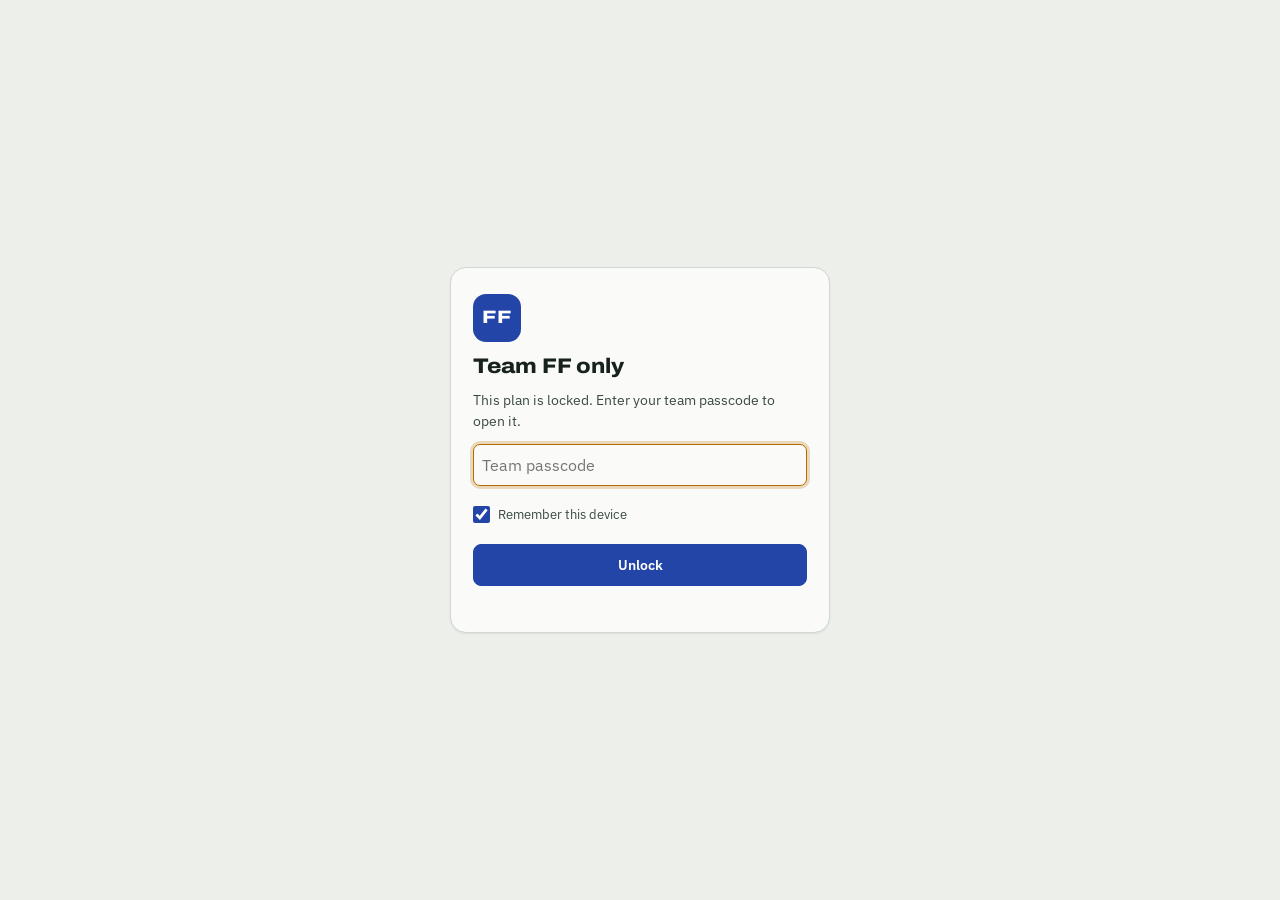
==== calc/index.html @ 726df19b "minor fix" ====
<!doctype html><html lang="en"><head><meta charset="utf-8"><meta name=viewport content="width=device-width,initial-scale=1,viewport-fit=cover"><style>:root{color-scheme:light;box-sizing:border-box;padding-top:env(safe-area-inset-top,0px);padding-bottom:env(safe-area-inset-bottom,0px)}html{scroll-padding-top:env(safe-area-inset-top,0px)}body{margin:0;padding:0;font:14px -apple-system,BlinkMacSystemFont,sans-serif;background:#fff;color:#000}img{max-width:100%}[hidden]:not([hidden=until-found i]){display:none!important}</style>
<title>FF MonsoonSIM Calculator</title>
<meta name="description" content="Team FF's MonsoonSIM planner: daily stock, marketing, B2B bids and cash, filled live from your game.">
<link rel="canonical" href="https://profeinty.github.io/My-Reason-For-Late-Replies-__-/calc/">
<link rel="icon" href="data:image/svg+xml,%3Csvg xmlns=%27http://www.w3.org/2000/svg%27 viewBox=%270 0 32 32%27%3E%3Crect width=%2732%27 height=%2732%27 rx=%276%27 fill=%27%232445A8%27/%3E%3Ctext x=%2716%27 y=%2722%27 font-family=%27Arial%27 font-weight=%27700%27 font-size=%2715%27 fill=%27white%27 text-anchor=%27middle%27%3EFF%3C/text%3E%3C/svg%3E">
<meta property="og:type" content="website">
<meta property="og:title" content="FF MonsoonSIM Calculator">
<meta property="og:description" content="Team FF's MonsoonSIM planner: daily stock, marketing, B2B bids and cash, filled live from your game.">
<meta property="og:url" content="https://profeinty.github.io/My-Reason-For-Late-Replies-__-/calc/">
<link rel="preconnect" href="https://fonts.googleapis.com">
<link rel="preconnect" href="https://fonts.gstatic.com" crossorigin>
<link rel="stylesheet" href="https://fonts.googleapis.com/css2?family=Archivo:wdth,wght@62..125,400..800&family=IBM+Plex+Sans:wght@400;500;600&display=swap">
<!-- FF calculator v42 (web) -->
<style>
/* Layout: brand bar + game-data strip on top. Wide screens: inputs as a sticky tabbed sidebar (left),
   today's plan as the main column (right) that the page scrolls. Phones: the plan comes first. */
:root{
  --bg:#ECEFEA; --panel:#FAFBF8; --sunk:#E2E7E1; --field:#F2F5F0; --ink:#17221D; --ink-2:#3B4943; --muted:#55655D; --line:#D0D8D1; --line-2:#B3BFB6;
  --accent:#2445A8; --accent-hover:#1B3685; --accent-ink:#FFFFFF; --accent-soft:#E3E8F6; --focus:#B86A00; --flash:#FBEFC9;
  --good:#2A7546; --warn:#8A5A0A; --bad:#B2261E; --good-bg:#DDEFE3; --warn-bg:#F6E9CF; --bad-bg:#F7DCD8;
  --rail-done:#9AAB9F; --shade:rgba(23,34,29,.16); --shadow:0 1px 2px rgba(23,34,29,.08);
  --c1:#2a78d6; --c2:#eb6834; --c3:#1baf7a; --c4:#eda100; --c5:#e87ba4; --c0:#C3CCC5;
  --f-display:"Archivo","Arial Narrow",Arial,sans-serif;
  --f-body:"IBM Plex Sans","Segoe UI",system-ui,sans-serif;
  --f-num:"IBM Plex Sans","Segoe UI",system-ui,sans-serif;
  --r:12px;
}
@media (prefers-color-scheme: dark){
  :root:not([data-theme="light"]){
    --bg:#0F1412; --panel:#161D1A; --sunk:#0C110F; --field:#121916; --ink:#E3EAE5; --ink-2:#C2CEC7; --muted:#95A59D; --line:#29342F; --line-2:#3C4A44;
    --accent:#8AA4FF; --accent-hover:#A6BAFF; --accent-ink:#0B1433; --accent-soft:#1C2547; --focus:#F0B44C; --flash:#3A3216;
    --good:#5CC285; --warn:#E3A945; --bad:#F07A6E; --good-bg:#173323; --warn-bg:#3A2C10; --bad-bg:#3D1916;
    --rail-done:#4B5D54; --shade:rgba(0,0,0,.5); --shadow:0 1px 2px rgba(0,0,0,.4);
    --c1:#3987e5; --c2:#d95926; --c3:#199e70; --c4:#c98500; --c5:#d55181; --c0:#3A4741;
    color-scheme:dark;
  }
}
:root[data-theme="dark"]{
  --bg:#0F1412; --panel:#161D1A; --sunk:#0C110F; --field:#121916; --ink:#E3EAE5; --ink-2:#C2CEC7; --muted:#95A59D; --line:#29342F; --line-2:#3C4A44;
  --accent:#8AA4FF; --accent-hover:#A6BAFF; --accent-ink:#0B1433; --accent-soft:#1C2547; --focus:#F0B44C; --flash:#3A3216;
  --good:#5CC285; --warn:#E3A945; --bad:#F07A6E; --good-bg:#173323; --warn-bg:#3A2C10; --bad-bg:#3D1916;
  --rail-done:#4B5D54; --shade:rgba(0,0,0,.5); --shadow:0 1px 2px rgba(0,0,0,.4);
  --c1:#3987e5; --c2:#d95926; --c3:#199e70; --c4:#c98500; --c5:#d55181; --c0:#3A4741;
  color-scheme:dark;
}
*{box-sizing:border-box}
[hidden]{display:none!important}   /* hidden always wins over a component's own display (the lock screen, the lock box…) */
html{-webkit-text-size-adjust:100%}
body{background:var(--bg);color:var(--ink);font-family:var(--f-body);font-size:14px;line-height:1.45;font-variant-numeric:tabular-nums}
.wrap{max-width:1680px;margin:0 auto;padding-left:max(16px,env(safe-area-inset-left,0px));padding-right:max(16px,env(safe-area-inset-right,0px));padding-block:16px 56px;display:flex;flex-direction:column;gap:14px}
h1,h2,h3{font-family:var(--f-display);margin:0;line-height:1.15;text-wrap:balance}
p{margin:0}
b{font-weight:600}
.eyebrow{font:600 .78rem/1.3 var(--f-body);letter-spacing:0;color:var(--muted)}
.hint{font-size:.8rem;color:var(--muted)}
.row{display:flex;flex-wrap:wrap;gap:8px;align-items:center}
.sr{position:absolute;width:1px;height:1px;margin:-1px;padding:0;overflow:hidden;clip:rect(0 0 0 0);clip-path:inset(50%);white-space:nowrap;border:0}
kbd{font:600 .74rem/1 var(--f-num);background:var(--panel);border:1px solid var(--line-2);border-bottom-width:2px;border-radius:5px;padding:2px 5px;white-space:nowrap}

/* controls */
button,.btn,a,input,select,textarea,summary,label{touch-action:manipulation}   /* quick taps never zoom the page */
button,.btn{font:600 .86rem/1.2 var(--f-body);color:var(--ink);background:var(--panel);border:1px solid var(--line-2);border-radius:8px;padding:8px 13px;cursor:pointer;transition:border-color .12s,background-color .12s,color .12s}
@media (hover:hover){button:hover,.btn:hover{border-color:var(--ink-2)}}
button.primary{background:var(--accent);border-color:var(--accent);color:var(--accent-ink)}
@media (hover:hover){button.primary:hover{background:var(--accent-hover);border-color:var(--accent-hover)}}
button.small{padding:5px 10px;font-size:.8rem}
:focus-visible{outline:2px solid var(--focus);outline-offset:2px}
input[type=text],select{font:inherit;color:var(--ink);background:var(--field);border:1px solid var(--line-2);border-radius:7px;padding:5px 8px;width:100%;min-width:0;height:34px;transition:border-color .12s,background-color .12s}
@media (hover:hover){input[type=text]:hover,select:hover{border-color:var(--muted)}}
input[type=text]:focus,select:focus{background:var(--panel);border-color:var(--focus);outline:none;box-shadow:0 0 0 3px color-mix(in srgb,var(--focus) 24%,transparent)}
input.num{text-align:right;font-family:var(--f-num);font-variant-numeric:tabular-nums;font-size:.86rem}
input[aria-invalid="true"]{border-color:var(--bad);background:var(--bad-bg)}
input[type=checkbox]:not(.tick){width:17px;height:17px;margin:0;accent-color:var(--accent);cursor:pointer;vertical-align:middle}
select{cursor:pointer;padding-right:4px}
textarea{display:block;font:400 .78rem/1.45 var(--f-num);color:var(--ink);width:100%;min-height:96px;background:var(--field);border:1.5px dashed var(--line-2);border-radius:10px;padding:10px 12px;resize:vertical}
textarea:focus{border-style:solid;border-color:var(--focus);outline:none}
.seg{display:inline-flex;background:var(--sunk);border-radius:9px;padding:3px;gap:2px}
.seg button{border:0;background:transparent;border-radius:7px;padding:6px 12px;color:var(--muted);font-size:.84rem}
@media (hover:hover){.seg button:hover{color:var(--ink)}}
.seg button[aria-pressed="true"]{background:var(--panel);color:var(--ink);box-shadow:0 1px 2px var(--shade),0 0 0 1px var(--line)}
.seg.sm button{padding:4px 10px;font-size:.78rem}
.lock,.x{flex:none;width:26px;height:26px;display:inline-grid;place-items:center;padding:0;border:0;border-radius:6px;background:transparent;color:var(--muted);cursor:pointer}
@media (hover:hover){.lock:hover,.x:hover{background:var(--sunk);color:var(--ink)}}
.lock svg,.x svg{width:14px;height:14px}
.lock[aria-pressed="true"]{color:var(--accent)}
@media (hover:hover){.x:hover{color:var(--bad)}}
.chev{flex:none;width:16px;height:16px;color:var(--muted);transition:transform .15s}
details[open]>summary .chev{transform:rotate(90deg)}

/* header */
.top{display:flex;flex-wrap:wrap;align-items:center;justify-content:space-between;gap:12px 20px}
.brand{display:flex;align-items:center;gap:12px;min-width:0}
.mark{flex:none;width:42px;height:42px;border-radius:11px;background:var(--accent);color:var(--accent-ink);display:grid;place-items:center;font:800 1.02rem/1 var(--f-display);font-stretch:125%;letter-spacing:.03em}
.brand h1{font-size:1.34rem;font-weight:800;font-stretch:112%;letter-spacing:-.01em}
.brand .eyebrow{margin-top:3px}
.src{position:relative;display:flex;flex-wrap:wrap;align-items:center;gap:8px 10px}
.seg.mode button[aria-pressed="true"]{background:var(--accent);color:var(--accent-ink);box-shadow:none}
.status{display:inline-flex;align-items:center;gap:8px;font-size:.82rem;color:var(--muted);min-width:0}
.status b{color:var(--ink)}
.dot{flex:none;width:9px;height:9px;border-radius:50%;background:var(--c0)}
.dot.ok{background:var(--good);box-shadow:0 0 0 3px var(--good-bg)}
.dot.live{animation:beat 2s ease-in-out infinite}
@keyframes beat{50%{box-shadow:0 0 0 6px var(--good-bg)}}
.status.flash{animation:flash 1.4s ease-out}
@keyframes flash{from{background:var(--good-bg)}}
.team{display:inline-flex;flex-wrap:wrap;align-items:center;gap:6px 8px;font-size:.82rem;color:var(--muted);min-width:0}
.team b{color:var(--ink)}
.sdot{flex:none;width:9px;height:9px;border-radius:50%;background:var(--c0)}
.sdot.live{background:var(--focus);box-shadow:0 0 0 3px color-mix(in srgb,var(--focus) 22%,transparent)}
.menu{position:static}
.menu>summary{list-style:none;display:inline-flex;align-items:center;gap:8px;user-select:none}
.menu>summary::-webkit-details-marker{display:none}
.menu>summary::after{content:"";width:6px;height:6px;border-right:1.6px solid currentColor;border-bottom:1.6px solid currentColor;transform:translateY(-2px) rotate(45deg)}
.pop{position:absolute;right:0;top:calc(100% + 6px);z-index:30;width:min(290px,calc(100vw - 32px));background:var(--panel);border:1px solid var(--line);border-radius:12px;box-shadow:var(--shadow);padding:6px;display:flex;flex-direction:column;gap:2px}
.pop button{border:0;background:transparent;text-align:left;padding:9px 10px;border-radius:8px;display:flex;flex-direction:column;gap:2px;width:100%}
@media (hover:hover){.pop button:hover{background:var(--sunk)}}
.pop button[aria-current="true"]{background:var(--accent-soft)}
.pop small{font-weight:400;font-size:.76rem;color:var(--muted)}
@media (max-width:600px){.pop{right:auto;left:0}}
.menu:not([open]) .pop{display:none}   /* a closed menu's list must not take room (some browsers still lay it out) */

/* game data strip */
.import{background:var(--panel);border:1px solid var(--line);border-radius:var(--r)}
.import>summary{list-style:none;cursor:pointer;padding:12px 16px;display:flex;align-items:center;gap:10px;flex-wrap:wrap;border-radius:var(--r)}
.import>summary::-webkit-details-marker{display:none}
.import>summary h2{font-size:.98rem;font-weight:750}
.import-body{padding:4px 16px 16px;display:grid;grid-template-columns:minmax(0,1.15fr) minmax(0,1fr);gap:16px 28px}
@media (max-width:820px){.import-body{grid-template-columns:minmax(0,1fr)}}
.steps{list-style:none;margin:0;padding:0;display:flex;flex-direction:column;gap:12px;counter-reset:s}
.live{display:flex;flex-direction:column;gap:8px;padding:0 0 14px;margin-bottom:14px;border-bottom:1px solid var(--line)}
.live p{line-height:1.6}
.live .row input{flex:1 1 220px;width:auto}
.live .on{color:var(--good);font-weight:650}
.bm{display:inline-block;font-weight:650;color:var(--accent);border:1px dashed var(--accent);border-radius:6px;padding:1px 7px;text-decoration:none;cursor:grab}
.steps li{display:grid;grid-template-columns:26px minmax(0,1fr);gap:10px;align-items:start;counter-increment:s;line-height:1.6}
.steps li::before{content:counter(s);width:24px;height:24px;border-radius:50%;background:var(--sunk);color:var(--ink-2);display:grid;place-items:center;font:600 .76rem/1 var(--f-num)}
.steps button{margin-right:4px}
.steps svg{width:12px;height:12px;color:var(--accent);vertical-align:-1px}
.paste{display:flex;flex-direction:column;gap:8px;min-width:0}
.nocon .for-desk,:root:not(.nocon) .for-touch{display:none!important}   /* phones and tablets have no Console: they get the bookmark way */
.tab-help{list-style:none;margin:0;padding:0;display:flex;flex-direction:column;gap:8px;font-size:.84rem;line-height:1.55;color:var(--ink-2)}
.tab-help button{margin:2px 6px 2px 0}

/* two columns */
.main{display:grid;grid-template-columns:minmax(0,1fr);gap:14px;align-items:start}
.plan,.inputs{background:var(--panel);border:1px solid var(--line);border-radius:var(--r);min-width:0}
@media (min-width:1040px){
  .main{grid-template-columns:minmax(380px,.8fr) minmax(0,1.2fr)}
  .inputs{grid-column:1;grid-row:1;position:sticky;top:calc(env(safe-area-inset-top,0px) + 12px);max-height:calc(100vh - 24px - env(safe-area-inset-top,0px) - env(safe-area-inset-bottom,0px));max-height:calc(100dvh - 24px - env(safe-area-inset-top,0px) - env(safe-area-inset-bottom,0px));overflow:auto;overscroll-behavior:contain;scrollbar-width:thin}
  .plan{grid-column:2;grid-row:1}
  .to-in,.to-plan{display:none!important}   /* side by side: no need to jump between them */
}
.plan,.inputs{scroll-margin-top:12px}
.to-plan{flex:none;font-size:.8rem;font-weight:600;color:var(--accent);text-decoration:none;padding:4px 2px}

/* inputs: the original sections, one accordion */
.in-head{display:flex;align-items:center;justify-content:space-between;gap:6px 12px;flex-wrap:wrap;padding:12px 14px;border-bottom:1px solid var(--line)}
.in-head h2{font-size:1.02rem;font-weight:750}
.in-head .hint{display:inline-flex;align-items:center;gap:5px}
.in-head .hint svg{width:13px;height:13px;color:var(--accent)}
details.sec{border-bottom:1px solid var(--line)}
details.sec:last-child{border-bottom:0}
details.sec>summary{list-style:none;cursor:pointer;display:flex;align-items:center;gap:8px;padding:11px 14px;position:sticky;top:env(safe-area-inset-top,0px);z-index:2;background:var(--panel)}
details.sec>summary::-webkit-details-marker{display:none}
details.sec>summary h3{font:600 .78rem/1.3 var(--f-body);letter-spacing:0;color:var(--ink-2)}
@media (hover:hover){details.sec>summary:hover h3{color:var(--ink)}}
details.sec>summary .count{margin-left:auto;font:500 .76rem/1 var(--f-num);color:var(--muted);white-space:nowrap;min-width:0;overflow:hidden;text-overflow:ellipsis}
.sec-body{padding:2px 14px 16px;display:flex;flex-direction:column;gap:12px}
.grid{display:grid;grid-template-columns:repeat(auto-fill,minmax(min(100%,148px),1fr));gap:10px 12px;align-items:end}
.fld{display:flex;flex-direction:column;gap:4px;min-width:0}
.fld.wide{grid-column:1/-1}
.fl{display:flex;align-items:center;justify-content:space-between;gap:4px;min-height:26px}
.fl label{font-size:.78rem;font-weight:600;color:var(--ink-2);line-height:1.25}
.chk{display:inline-flex;align-items:center;gap:8px;font-size:.84rem;color:var(--ink-2);cursor:pointer;min-height:34px}

/* tables */
.tw{position:relative;overflow-x:auto;border:1px solid var(--line);border-radius:10px;min-width:0}   /* relative: hidden labels inside stay inside the scroller */
table{border-collapse:collapse;width:100%;font-size:.84rem}
th{font:600 .78rem/1.3 var(--f-body);letter-spacing:0;color:var(--muted);text-align:left;padding:7px 8px;background:var(--sunk);vertical-align:bottom}
td{padding:4px 6px;border-top:1px solid var(--line);vertical-align:middle}
th.n,td.n{text-align:right}
td.n{font-family:var(--f-num);font-variant-numeric:tabular-nums;white-space:nowrap;font-size:.82rem}
th.gl-l,td.gl-l{border-left:1px solid var(--line)}
th.ic,td.ic{width:1%;text-align:center;padding-inline:3px}
@media (hover:hover){tbody tr:hover>td{background:color-mix(in srgb,var(--sunk) 55%,transparent)}}
td input.num{width:6.4em;height:30px;padding:4px 7px}
td input.w-s{width:4.8em}
td input.w-m{width:5.6em}
td input[type=text]:not(.num){min-width:8.5em;height:30px;padding:4px 7px}
td select{width:auto;max-width:12em;height:30px;padding:2px 4px}
.tc tr.is-open>td{background:color-mix(in srgb,var(--good-bg) 45%,transparent)}
.tc tr.is-open input[data-re]{font-weight:600}
.tp th[scope=row]{font:600 .8rem/1.3 var(--f-body);text-transform:none;letter-spacing:0;color:var(--ink-2);white-space:nowrap;vertical-align:middle;border-top:1px solid var(--line)}
.tp thead th{padding:6px;vertical-align:middle}
.pcell{display:flex;align-items:center}
.pcell input{font:600 .84rem/1.2 var(--f-body);min-width:7.5em}
.tp td input[type=text]:not(.num){min-width:5.5em}
.tp td input.num{width:100%;min-width:5em}
.tp td input:not(.num){width:100%}
.tp .lock,.tp .x{width:22px}

/* plan */
/* the title row scrolls away; only the slim section bar below it stays on screen */
.plan-bar{background:var(--panel);border-radius:var(--r) var(--r) 0 0;padding:12px 16px 6px}
.pb-row{display:flex;flex-wrap:wrap;align-items:center;gap:10px 18px}
.pb-day{flex:1 1 180px;min-width:0;display:flex;flex-direction:column;gap:2px}
.plan-nav{position:sticky;top:env(safe-area-inset-top,0px);z-index:6;background:var(--panel);border-bottom:1px solid var(--line);padding:6px 16px 9px;display:flex;align-items:center;gap:8px 14px}
.plan-nav .chips{flex:1 1 auto;min-width:0}
.plan-nav .prog{flex:none}
.pb-day h2{font-size:1.14rem;font-weight:800;font-stretch:108%}
.pb-day p{display:flex;flex-wrap:wrap;align-items:center;gap:2px 10px;font-size:.84rem;color:var(--muted)}
.pb-day p b{color:var(--ink)}
.pb-act{display:flex;align-items:center;gap:12px;flex-wrap:wrap}
.prog{display:inline-flex;align-items:center;gap:8px;font:600 .76rem/1 var(--f-num);color:var(--muted);white-space:nowrap}
.pm{width:54px;height:6px;border-radius:3px;background:var(--sunk);overflow:hidden}
.pm i{display:block;height:100%;background:var(--good);border-radius:3px;transition:width .25s}
.chips{display:flex;gap:6px;overflow-x:auto;scrollbar-width:none;padding:1px}
.chips::-webkit-scrollbar{display:none}
.chips a{flex:none;display:inline-flex;align-items:center;gap:6px;font-size:.78rem;font-weight:600;text-decoration:none;color:var(--ink-2);background:var(--sunk);border-radius:99px;padding:4px 11px}
@media (hover:hover){.chips a:hover{color:var(--ink);background:var(--line)}}
.chips b{font:600 .72rem/1 var(--f-num);color:var(--ink)}
@media (hover:hover) and (pointer:fine){.chips{flex-wrap:wrap;overflow:visible}}   /* a mouse can't swipe: show every section */
@media (hover:none),(pointer:coarse){
  .chips{-webkit-mask-image:linear-gradient(90deg,#000 calc(100% - 28px),transparent);mask-image:linear-gradient(90deg,#000 calc(100% - 28px),transparent)}
  .chips::after{content:"";flex:none;width:22px}   /* the last chip can scroll clear of the fade */
}
@media (max-width:599px){.plan-nav{position:static;flex-wrap:wrap}.plan-nav .chips{flex-basis:100%}}   /* phones: the chips get the full width, the tick count goes below */
.plan-body{padding:16px;display:flex;flex-direction:column;gap:18px;container-type:inline-size}
.blk{display:flex;flex-direction:column;gap:10px;min-width:0;scroll-margin-top:calc(var(--navh,96px) + 12px)}
.sep{border-top:1px solid var(--line);padding-top:18px}
@media (max-width:599px){.blk{scroll-margin-top:12px}}
.blk-h{display:flex;align-items:center;gap:10px;flex-wrap:wrap}
.code{font:600 .64rem/1 var(--f-num);letter-spacing:.06em;color:var(--ink-2);background:var(--sunk);border:1px solid var(--line);border-radius:5px;padding:4px 6px}
.blk-h h3{font-size:1.04rem;font-weight:750}
.blk-h .fig{margin-left:auto;font:600 .9rem/1 var(--f-num)}

/* day rail */
.rail{display:flex;flex-direction:column;gap:8px}
.lane{position:relative;height:30px}
.tl{position:absolute;top:0;transform:translateX(-50%);font:600 .76rem/1 var(--f-body);letter-spacing:0;color:var(--accent);white-space:nowrap;padding:3px 6px;border-radius:5px;background:var(--accent-soft)}
.tl.l{transform:none}
.tl.r{transform:translateX(-100%)}
.hd{position:absolute;bottom:5px;width:8px;height:8px;margin-left:-4px;background:var(--ink-2);transform:rotate(45deg);border-radius:1.5px}
.hd.past{background:var(--line-2)}
.track{position:relative;display:flex;gap:2px;height:10px}
.track .ph{position:relative;flex:1 1 0;min-width:3px;height:100%;background:var(--sunk);border-radius:2px;overflow:hidden}
.track .ph:first-child{border-radius:5px 2px 2px 5px}
.track .ph:last-child{border-radius:2px 5px 5px 2px}
.track .ph i{position:absolute;left:0;top:0;bottom:0;background:var(--rail-done)}
.track .win{position:absolute;top:-4px;bottom:-4px;border:1.5px solid var(--accent);border-radius:5px;background:color-mix(in srgb,var(--accent) 16%,transparent);pointer-events:none}
.track .now{position:absolute;top:-10px;bottom:-5px;width:2px;margin-left:-1px;background:var(--accent);border-radius:1px}
.phases{display:flex;flex-wrap:wrap;gap:2px 14px;font-size:.74rem;color:var(--muted);margin-top:6px}
.phases i{font:normal 500 .72rem/1 var(--f-num)}
.phases .cur{color:var(--ink);font-weight:600}
.facts{display:flex;flex-wrap:wrap;gap:4px 16px;font-size:.82rem;color:var(--ink-2)}
.facts b{color:var(--ink)}

/* answer tiles */
.kpis{display:grid;grid-template-columns:repeat(2,minmax(0,1fr));gap:1px;background:var(--line);border:1px solid var(--line);border-radius:12px;overflow:hidden}
.kpi:last-child{grid-column:1/-1}
@container (min-width:460px){.kpis{grid-template-columns:repeat(6,minmax(0,1fr))}.kpi{grid-column:span 2}.kpi:nth-child(n+4){grid-column:span 3}}
@container (min-width:460px){.kpis:is(.k2,.k3,.k4) .kpi{grid-column:auto}.kpis.k2{grid-template-columns:repeat(2,minmax(0,1fr))}.kpis.k3{grid-template-columns:repeat(3,minmax(0,1fr))}.kpis.k4{grid-template-columns:repeat(2,minmax(0,1fr))}}
@container (min-width:720px){.kpis,.kpis:is(.k2,.k3,.k4){grid-template-columns:repeat(var(--n,5),minmax(0,1fr))}.kpi,.kpi:nth-child(n+4){grid-column:auto}}
.kpi{background:var(--panel);padding:11px 13px 12px;display:flex;flex-direction:column;gap:3px;min-width:0;transition:background-color .6s}
.kpi .lbl{font:600 .78rem/1.3 var(--f-body);letter-spacing:0;color:var(--muted)}
.kpi .val{font:700 1.6rem/1.1 var(--f-display);font-stretch:100%;letter-spacing:-.015em;color:var(--ink)}
.kpi.off .val{color:var(--muted);font-weight:500}
.kpi .note{font-size:.76rem;line-height:1.35;color:var(--muted);overflow-wrap:anywhere}
.kpi.flash{background:var(--flash);transition:none}
.summary{font-size:.92rem;line-height:1.55;max-width:75ch;color:var(--ink-2)}
.summary b{color:var(--ink)}

/* alerts and actions */
.alerts,.acts,.notes{list-style:none;margin:0;padding:0;display:flex;flex-direction:column;gap:6px}
.alerts li{display:grid;grid-template-columns:16px minmax(0,1fr);gap:10px;align-items:start;padding:9px 12px;border-radius:9px;background:var(--field);font-size:.86rem;line-height:1.45;overflow-wrap:anywhere}
.alerts svg{width:16px;height:16px;margin-top:2px;fill:none;stroke:currentColor;stroke-width:1.6;stroke-linecap:round;stroke-linejoin:round}
.alerts .crit{background:var(--bad-bg)}
.alerts .crit svg{color:var(--bad)}
.alerts .warn{background:var(--warn-bg)}
.alerts .warn svg{color:var(--warn)}
.alerts .act{background:var(--accent-soft)}
.alerts .act svg{color:var(--accent)}
.alerts .good svg{color:var(--good)}
.alerts .note svg{color:var(--muted)}
.acts li{display:grid;grid-template-columns:20px minmax(0,1fr);gap:10px;align-items:start;padding:9px 12px;border-radius:9px;background:var(--field);font-size:.88rem;line-height:1.45;overflow-wrap:anywhere}
.acts li.warn{background:var(--warn-bg)}
.acts li.info{display:block;background:transparent;padding:2px 2px 2px 14px;position:relative;color:var(--ink-2);font-size:.86rem}
.acts li.info::before{content:"";position:absolute;left:3px;top:.64em;width:5px;height:5px;border-radius:50%;background:var(--line-2)}
.acts li.info.warn-t::before{background:var(--warn)}
.acts label{cursor:pointer}
.acts .meta{display:block;margin-top:2px;font-size:.8rem;color:var(--muted)}
.acts .meta b{color:var(--ink-2)}
.acts li.done{background:transparent;box-shadow:inset 0 0 0 1px var(--line)}
.acts li.done label,.acts li.done label b,tr.done>td,tr.done>td b{color:var(--muted)}
.tick{appearance:none;-webkit-appearance:none;flex:none;width:20px;height:20px;margin:0;border:1.5px solid var(--line-2);border-radius:50%;background:var(--panel);display:inline-grid;place-items:center;cursor:pointer;vertical-align:middle;transition:background-color .12s,border-color .12s}
@media (hover:hover){.tick:hover{border-color:var(--good)}}
.tick::after{content:"";width:5px;height:9px;margin-top:-2px;border:solid var(--panel);border-width:0 2px 2px 0;transform:rotate(45deg);opacity:0}
.tick:checked{background:var(--good);border-color:var(--good)}
.tick:checked::after{opacity:1}
td.tk,th.tk{width:36px;padding-right:2px}
.tkl{display:flex;align-items:center;justify-content:center;cursor:pointer}
td.tkc,[data-tip]{cursor:pointer}   /* the whole Done cell ticks; iPhone/iPad only send a tap's click to things that look clickable */
.pill{display:inline-flex;align-items:center;padding:2px 8px;border-radius:99px;font:600 .78rem/1.3 var(--f-body);letter-spacing:0;white-space:nowrap;background:var(--sunk);color:var(--ink-2);vertical-align:1px}
.pill.acc{background:var(--accent);color:var(--accent-ink)}
.pill.good{background:var(--good-bg);color:var(--good)}
.pill.warn{background:var(--warn-bg);color:var(--warn)}
.pill.bad{background:var(--bad-bg);color:var(--bad)}

/* cash */
.cash{display:flex;flex-direction:column;gap:10px}
.cash-h{display:flex;flex-wrap:wrap;align-items:baseline;justify-content:space-between;gap:4px 14px}
.cash-h h3{font-size:.98rem;font-weight:750}
.eq{font:400 .8rem/1.45 var(--f-num);color:var(--muted)}
.eq b{color:var(--ink);font-weight:600}
.eq .short{color:var(--bad);font-weight:600}
.stack{display:flex;gap:2px;height:16px;border-radius:4px;overflow:hidden;background:var(--sunk)}
.stack i{flex:1 1 0;min-width:3px;height:100%}
@media (hover:hover){.stack i:hover{filter:brightness(1.08)}}
.stack i:focus-visible{outline:none;box-shadow:inset 0 0 0 2px var(--ink)}
.c1{background:var(--c1)}.c2{background:var(--c2)}.c3{background:var(--c3)}.c4{background:var(--c4)}.c5{background:var(--c5)}.c0{background:var(--c0)}
.legend{list-style:none;margin:0;padding:0;display:flex;flex-wrap:wrap;gap:6px 18px;font-size:.8rem;color:var(--ink-2)}
.legend li{display:inline-flex;align-items:center;gap:6px;white-space:nowrap}
.legend .sw{width:10px;height:10px;border-radius:2px;flex:none}
.legend b{font:600 .8rem/1 var(--f-num);color:var(--ink)}

/* plan tables */
.pt th,.pt td{padding:7px 9px}
.pt td.why{font-size:.78rem;color:var(--muted)}
.pt td.warn-c{color:var(--warn)}
.pt tr.tot>td{font-weight:600;background:var(--sunk);color:var(--ink)}
.pt tr.grp>td{font:600 .78rem/1.3 var(--f-body);letter-spacing:0;color:var(--muted);padding-top:10px}
.pt tr.on>td{background:var(--accent-soft)}
.sum-list{list-style:none;margin:0;padding:0;display:flex;flex-direction:column;border:1px solid var(--line);border-radius:10px;overflow:hidden}
.sum-list li{display:flex;justify-content:space-between;align-items:baseline;gap:6px 16px;padding:8px 12px;font-size:.84rem;color:var(--ink-2)}
.sum-list li+li{border-top:1px solid var(--line)}
.sum-list li b{font:600 .88rem/1.2 var(--f-num);color:var(--ink);white-space:nowrap}
.sum-list li.grand{background:var(--accent-soft);color:var(--ink);font-weight:600}
.sum-list li.grand b{font-size:1rem}
.who{margin-left:6px;font-size:.76rem;font-weight:500;color:var(--good)}
.who:empty{display:none}
.pt td.neg{color:var(--bad)}
.pt.bsteps td{vertical-align:top}.pt td .meta{display:block;margin-top:2px;font-size:.78rem;color:var(--muted)}.pt.bsteps td.sec-c{color:var(--ink-2);font-size:.82rem;min-width:4.5em}
.pt.bsteps tr.later>td{opacity:.78}@media (max-width:560px){.pt.bsteps th.sec-h,.pt.bsteps td.sec-c{display:none}.pt.bsteps .sec-m{display:block}}.pt.bsteps .sec-m{display:none;font-size:.74rem;color:var(--muted);text-transform:uppercase;letter-spacing:.04em}.meta-i{font-size:.72rem;color:var(--muted)}
.cashchart{display:block;width:100%;height:auto;margin:6px 0 2px;background:var(--field);border:1px solid var(--line);border-radius:8px}
.cashchart polyline{fill:none;stroke-width:2.2;vector-effect:non-scaling-stroke}.cashchart .low{stroke:var(--c1)}.cashchart .floor{stroke:var(--bad);stroke-dasharray:5 4}
.cashchart .zero{stroke:var(--line-2);stroke-width:1;vector-effect:non-scaling-stroke}.cashchart .b2b{fill:var(--c3)}.cashchart .lowpt{fill:none;stroke:var(--accent);stroke-width:2;vector-effect:non-scaling-stroke}.cashchart text{fill:var(--muted);font:11px var(--f-num)}.cashchart text.lowt{fill:var(--ink)}
.sw.ln-low{background:var(--c1)}.sw.ln-floor{background:var(--bad)}.sw.ln-b2b{background:var(--c3);border-radius:99px}
details.more>summary{cursor:pointer;color:var(--ink-2);font-weight:600;margin:6px 0}
.cmp th[scope=row]{font:600 .8rem/1.3 var(--f-body);text-transform:none;letter-spacing:0;color:var(--ink-2);background:transparent;border-top:1px solid var(--line);vertical-align:middle;white-space:nowrap}
.cmp thead button{border:0;background:transparent;padding:0;font:600 .78rem/1.2 var(--f-body);letter-spacing:0;color:var(--muted);border-radius:4px}
@media (hover:hover){.cmp thead button:hover{color:var(--ink)}}
.cmp thead button[aria-pressed="true"]{color:var(--accent)}
.cmp td.on{background:var(--accent-soft);color:var(--ink);font-weight:600}
.notes{gap:4px;font-size:.8rem;color:var(--muted)}
.notes b{color:var(--ink-2)}
details.more>summary{cursor:pointer;font-size:.84rem;font-weight:600;color:var(--ink-2);display:inline-flex;align-items:center;gap:6px;list-style:none;padding:2px 0}
details.more>summary::-webkit-details-marker{display:none}
details.more[open]>summary{margin-bottom:8px}
details.more .hint{margin-top:6px}
.foot{display:flex;flex-wrap:wrap;align-items:center;gap:8px 12px}
.foot textarea{flex-basis:100%}

/* team lock */
.sec-locked .wrap{display:none}   /* nothing of the plan shows until the passcode is in */
.heads{border:1px solid var(--warn);background:var(--warn-bg);border-radius:var(--r);padding:10px 14px;display:flex;flex-direction:column;gap:8px;margin-bottom:12px}
.heads h2{font-size:.95rem;margin:0;color:var(--warn)}
.heads ul{margin:0;padding:0;list-style:none;display:flex;flex-direction:column;gap:6px}
.heads li{display:flex;gap:10px;align-items:flex-start;justify-content:space-between}
.heads li span{flex:1;min-width:0}
.secbox{background:var(--panel);border:1px solid var(--line);border-radius:var(--r);padding:10px 14px;display:flex;flex-direction:column;gap:12px}
.sec-row{display:flex;flex-wrap:wrap;align-items:center;gap:8px 12px;font-size:.86rem;color:var(--ink-2)}
.sec-row p{flex:1 1 260px;min-width:0}
.sec-row b{color:var(--ink)}
.sec-row a{color:var(--accent);font-weight:600}
.sec-ic{flex:none;width:28px;height:28px;border-radius:8px;display:inline-grid;place-items:center}
.sec-ic svg{width:15px;height:15px}
.sec-row.warn .sec-ic{background:var(--warn-bg);color:var(--warn)}
.sec-row.good .sec-ic{background:var(--good-bg);color:var(--good)}
.sec-form{display:flex;flex-direction:column;gap:10px;max-width:560px}
.sec-form .fld label{font-size:.78rem;font-weight:600;color:var(--ink-2)}
input[type=password]{font:inherit;color:var(--ink);background:var(--field);border:1px solid var(--line-2);border-radius:7px;padding:5px 8px;width:100%;min-width:0;height:34px}
input[type=password]:focus{background:var(--panel);border-color:var(--focus);outline:none;box-shadow:0 0 0 3px color-mix(in srgb,var(--focus) 24%,transparent)}
.lockscreen{position:fixed;inset:0;z-index:70;background:var(--bg);overflow:auto;display:grid;place-items:center;padding:max(24px,env(safe-area-inset-top,0px)) max(16px,env(safe-area-inset-right,0px)) max(24px,env(safe-area-inset-bottom,0px)) max(16px,env(safe-area-inset-left,0px))}
.lock-card{width:min(380px,100%);background:var(--panel);border:1px solid var(--line);border-radius:16px;box-shadow:var(--shadow);padding:26px 22px 18px;display:flex;flex-direction:column;gap:14px}
.lock-main,.lock-fields{display:flex;flex-direction:column;gap:12px}
.lock-main .mark{width:48px;height:48px;border-radius:13px;font-size:1.12rem}
.lock-main h2{font-size:1.32rem;font-weight:800;font-stretch:110%}
.lock-sub{font-size:.9rem;color:var(--ink-2)}
.lock-main input[type=password]{height:42px;font-size:1rem}
.lock-main button.primary{height:42px}
.lock-err{min-height:1.2em;font-size:.84rem;color:var(--bad)}
.linkbtn{border:0;background:none;padding:0;color:var(--accent);font:600 .84rem/1.3 var(--f-body);text-decoration:underline;cursor:pointer}

/* footer */
.credit{display:flex;flex-wrap:wrap;align-items:center;gap:6px 10px;padding-top:14px;border-top:1px solid var(--line);font-size:.8rem;color:var(--muted)}
.credit-mark{flex:none;display:inline-grid;place-items:center;width:24px;height:24px;border-radius:7px;background:var(--accent);color:var(--accent-ink);font:800 .62rem/1 var(--f-display);font-stretch:125%;letter-spacing:.03em}
.credit b{color:var(--ink-2)}

/* toast + tooltip */
.toast{position:fixed;left:50%;bottom:calc(env(safe-area-inset-bottom,0px) + 20px);z-index:50;transform:translate(-50%,16px);opacity:0;pointer-events:none;display:flex;align-items:center;gap:12px;max-width:calc(100% - 32px);background:var(--ink);color:var(--bg);padding:10px 12px 10px 16px;border-radius:10px;font-weight:600;font-size:.86rem;box-shadow:var(--shadow);transition:opacity .2s,transform .2s}
.toast.show{opacity:1;transform:translate(-50%,0);pointer-events:auto}
.toast button{flex:none;background:transparent;color:var(--bg);border:1px solid color-mix(in srgb,var(--bg) 45%,transparent);padding:5px 11px;font-size:.8rem}
@media (hover:hover){.toast button:hover{border-color:var(--bg)}}
.tip{position:fixed;z-index:60;pointer-events:none;background:var(--ink);color:var(--bg);font:600 .76rem/1.3 var(--f-body);padding:6px 9px;border-radius:7px;box-shadow:var(--shadow);transform:translate(-50%,calc(-100% - 10px));white-space:nowrap}
@media (prefers-reduced-motion:reduce){*,*::before,*::after{transition:none!important;animation:none!important;scroll-behavior:auto!important}}

/* touch screens (tablets, phones): finger-sized controls, and 16px text in fields so iPad/iPhone don't zoom in on tap */
@media (pointer:coarse){
  input[type=text],select{height:44px;font-size:16px}
  input.num{font-size:16px}
  td input.num,td input[type=text]:not(.num),td select{height:40px}
  td input.num{width:5.8em}
  td input.w-s{width:4.6em}
  td input.w-m{width:5.2em}
  textarea{font-size:16px}
  button,.btn{min-height:44px}
  button.small,.toast button{min-height:40px}
  .seg button{min-height:40px}
  .seg.sm button{min-height:38px;padding-inline:12px}
  .lock,.x{width:40px;height:40px;min-height:40px}
  .tp .lock,.tp .x{width:36px;height:36px;min-height:36px}
  .fl .lock{margin-block:-7px}   /* full-size target without making labels with a lock taller than those without */
  .tick{width:28px;height:28px}
  .tick::after{width:7px;height:12px;border-width:0 2.5px 2.5px 0}
  .acts li{grid-template-columns:28px minmax(0,1fr)}
  td.tk,th.tk{width:46px}
  input[type=checkbox]:not(.tick){width:24px;height:24px}
  .chk{min-height:44px}
  details.sec>summary{min-height:50px}
  .import>summary{min-height:52px}
  details.more>summary{min-height:40px}
  .chips a{min-height:36px;padding:6px 13px}
  .pop button{min-height:48px}
  .cmp thead button{min-height:36px;padding:6px 4px}
  .stack{height:24px}
  .to-plan{padding:10px 4px}
  .bm{padding:8px 12px}
  input[type=password]{height:44px;font-size:16px}
  .linkbtn{min-height:40px}
}
</style>

</head><body>
<div class="wrap" id="app" hidden>
  <header class="top">
    <div class="brand">
      <span class="mark" aria-hidden="true">FF</span>
      <div><h1>MonsoonSIM Calculator</h1><p class="eyebrow" id="modeName">Team FF, Mode 14</p></div>
    </div>
    <div class="src">
      <div class="seg sm mode" id="modeSeg" role="group" aria-label="Calculator mode"><button type="button" data-mode="14" aria-pressed="true">Mode 14</button></div>
      <span class="status"><span class="dot" id="srcDot"></span><span id="srcText">Not filled yet: using preset numbers.</span></span>
      <span class="team" id="team" role="status" hidden></span>
      <button type="button" class="primary" id="openImport">Paste game data</button>
      <details class="menu" id="presetMenu">
        <summary class="btn">Start from</summary>
        <div class="pop">
          <button type="button" data-preset="coffee" data-label="Coffee sample">Coffee sample<small>Makes drinks with 2 machine types</small></button>
          <button type="button" data-preset="juice" data-label="Juice sample">Juice sample<small>Buys everything from the vendor</small></button>
        </div>
      </details>
    </div>
  </header>

  <section class="secbox" id="secBox" hidden aria-label="Team lock"></section>

  <details class="import" id="importBox">
    <summary><svg class="chev" viewBox="0 0 16 16" aria-hidden="true"><path d="M6 3.5 10.5 8 6 12.5" fill="none" stroke="currentColor" stroke-width="1.8" stroke-linecap="round" stroke-linejoin="round"/></svg><h2>Auto-fill from your game</h2><span class="hint" id="importHint">Live, or by hand</span></summary>
    <div class="import-body">
      <div>
      <div class="live">
        <p class="eyebrow">Live</p>
        <p><button type="button" class="small primary" id="goLive">Go live</button> opens your game in a new tab linked to this page<span class="for-desk"> and copies the reader. In that tab press <kbd>F12</kbd>, pick <b>Console</b>, paste, press <kbd>Enter</kbd>.</span><span class="for-touch">. This device has no Console, so in that tab you run the <b class="bmName">FF live</b> bookmark instead (below).</span> Each new day then shows here within a second or two, while the game tab stays open.</p>
        <div class="row"><label for="gameUrl" class="hint">Game address</label><input type="text" id="gameUrl" placeholder="Copy it from your game tab's address bar" spellcheck="false" autocomplete="off" autocapitalize="off" autocorrect="off" inputmode="url"></div>
        <p class="hint" id="liveMsg" role="status"></p>
        <p class="hint for-desk">No Console? Drag <a class="bm" id="bm" href="#" title="Drag me to your bookmarks bar">FF live</a> to your bookmarks bar, then click it on your game tab. On a tablet or phone? <a href="#" data-dev="touch">Show the tablet steps</a>.</p>
        <ul class="tab-help for-touch">
          <li><b>Make the bookmark once:</b> <button type="button" class="small" id="copyBm">Copy FF live bookmark</button> Bookmark any page, edit that bookmark, name it <b class="bmName">FF live</b> and paste over its address.</li>
          <li><b>Run it on the game tab:</b> in Safari open Bookmarks and tap it; in Chrome type <b>FF live</b> in the address bar and tap the bookmark.</li>
                    <li class="hint">On a computer? <a href="#" data-dev="desk">Show the Console steps</a>.</li>
        </ul>
      </div>
      <p class="eyebrow" style="margin-bottom:10px">By hand</p>
      <ol class="steps">
        <li class="for-desk"><span>Open your game in Chrome, press <kbd>F12</kbd>, pick <b>Console</b>. The first time, type <b>allow pasting</b> and press <kbd>Enter</kbd>.</span></li>
        <li class="for-desk"><span><button type="button" class="small primary" id="copyReader">Copy game reader</button> paste it into the Console, press <kbd>Enter</kbd>. A box appears at the bottom right of the game. It only reads.</span></li>
        <li class="for-touch"><span>On your game tab, run the <b class="bmName">FF live</b> bookmark (make it above). A box appears at the bottom right of the game. It only reads.</span></li>
        <li><span><span class="for-desk">Click</span><span class="for-touch">Tap</span> <b>Copy data</b> there, then paste in the box here<span class="for-desk"> (or anywhere on this page)</span><span class="for-touch"> (touch and hold, then Paste)</span>. Locked values (<svg viewBox="0 0 16 16" aria-hidden="true"><rect x="3" y="7" width="10" height="7.5" rx="1.6" fill="currentColor"/><path d="M5.5 7V5.2a2.5 2.5 0 0 1 5 0V7" fill="none" stroke="currentColor" stroke-width="1.6"/></svg>) are kept.</span></li>
      </ol>
      </div>
      <div class="paste">
        <label for="gameData" class="eyebrow">Game data</label>
        <textarea id="gameData" placeholder="Paste the game data here" spellcheck="false"></textarea>
        <div class="row"><button type="button" id="fillBtn">Fill calculator</button><span class="hint" id="fillMsg" role="status"></span></div>
      </div>
    </div>
  </details>

  <section class="heads" id="heads" hidden aria-live="polite" aria-label="Cost warnings"></section>
  <div class="main">
    <section class="plan" id="plan" aria-label="Today's plan"></section>
    <aside class="inputs" id="inputs" aria-label="Inputs"></aside>
  </div>
  <footer class="credit"><span class="credit-mark" aria-hidden="true">FF</span><span>© 2026 <b>FF Femboy Furries</b>. All rights reserved.</span></footer>
</div>
<div class="lockscreen" id="lockScreen" role="dialog" aria-modal="true" aria-labelledby="lockTitle">
  <div class="lock-card">
    <form id="lockForm" class="lock-main" novalidate>
      <span class="mark" aria-hidden="true">FF</span>
      <h2 id="lockTitle">Team FF only</h2>
      <p class="lock-sub" id="lockSub">Checking access…</p>
      <div class="lock-fields" id="lockFields" hidden>
        <label for="lockPass" class="sr">Team passcode</label>
        <input type="password" id="lockPass" autocomplete="current-password" spellcheck="false" autocapitalize="off" autocorrect="off" placeholder="Team passcode">
        <label class="chk" id="lockRememberRow"><input type="checkbox" id="lockRemember" checked><span>Remember me on this device</span></label>
        <button type="submit" class="primary" id="lockGo">Unlock</button>
      </div>
      <p class="lock-err" id="lockErr" role="alert"></p>
    </form>
    <div id="lockForgot" hidden>
      <button type="button" class="linkbtn" id="lockForgotBtn">Forgot the passcode?</button>
      <form class="sec-form" id="lockStart" hidden novalidate>
        <p class="hint">Without the old passcode the locked team copy can't be opened. Starting over locks the numbers on this device (if any) with a new passcode; anything only in the old copy is lost.</p>
        <div class="fld"><label for="lockStart-p1">New team passcode</label><input type="password" id="lockStart-p1" autocomplete="new-password" spellcheck="false" autocapitalize="off" autocorrect="off" placeholder="At least 8 characters"></div>
        <div class="fld"><label for="lockStart-p2">Type it again</label><input type="password" id="lockStart-p2" autocomplete="new-password" spellcheck="false" autocapitalize="off" autocorrect="off"></div>
        <label class="chk"><input type="checkbox" id="lockStart-rem" checked><span>Remember this device</span></label>
        <div class="row"><button type="submit" class="primary">Start over</button><button type="button" class="small" id="lockStartCancel">Cancel</button></div>
        <p class="hint" id="lockStart-msg" role="status"></p>
      </form>
    </div>
  </div>
</div>
<div class="toast" id="toast" role="status" aria-live="polite"></div>
<div class="tip" id="tip" role="tooltip" hidden></div>
<div class="sr" id="announce" aria-live="polite"></div>

<script type="text/plain" id="reader">(async () => {
  /* FF game reader v4 (live): read-only. Reads this MonsoonSIM game, then follows it as it runs: a new day reaches the calculator
     within about a second, that day's sales a second or two later. Paste it again any time: it restarts cleanly and remembers
     the game setup, so it starts in seconds. */
  if (window.__ff && window.__ff.stop) window.__ff.stop();
  document.getElementById("ff-reader-box")?.remove();
  const V = 4, GAP = 900, CLICK = 1500;   // the game blocks fast clicks: page reads at least GAP ms apart, clicks in Configuration CLICK ms
  const MODE = "__FF_MODE__", TAG = /^__/.test(MODE) ? "" : MODE;   // the calculator mode this reader was copied for (Mode 12i or Mode 14)
  const log = m => console.log("%c[FF] " + m, "color:#2445A8;font-weight:bold");
  const toNum = s => s == null ? null : +String(s).replace(/[^\d.]/g, "");
  const dom = h => new DOMParser().parseFromString(h, "text/html");
  const text = h => dom(h).body.textContent.replace(/\s+/g, " ");
  const $id = id => document.getElementById(id);
  const hrefOf = a => { const h = a && a.getAttribute("href"); return h && !/^(#|javascript:)/i.test(h) ? h : null; };
  const menus = () => [...document.querySelectorAll('[id^="MENU2_"]')];
  const sec = ms => (Math.max(0, ms)/1000).toFixed(1) + " s", after = ms => ms < 100 ? "at once" : "after " + sec(ms);

  /* waits that keep time in a background tab: browsers slow a hidden tab's own timers down to once a minute, but not a worker's
     beat, so a tiny worker beats 10 times a second when the page allows one (the tab's own timer is the fallback) */
  const waits = new Set();
  const wake = () => { const now = Date.now(); for (const w of waits) if (now >= w.at) { waits.delete(w); w.go(); } };
  const sleep = ms => new Promise(go => { const w = {at: Date.now() + ms, go}; waits.add(w); setTimeout(() => { if (waits.delete(w)) go(); }, ms); });

  /* what we learned about this game, kept in this browser so a restart is quick */
  const KEY = "ff-reader:" + location.host + (TAG ? ":" + TAG : "");   // each mode remembers its own game
  let mem = {}; try { mem = JSON.parse(localStorage.getItem(KEY)) || {}; } catch (e) {}
  const save = () => { try { localStorage.setItem(KEY, JSON.stringify(mem)); } catch (e) {} };

  /* requests go one at a time, apart. If the game ever says to slow down: much further apart for a while, and never again
     closer than the gap it refused (remembered for this game, up to 3 s) */
  let floor = Math.min(3000, Math.max(GAP, +mem.gapFloor || 0)), gap = floor, lastHit = 0, slowAt = 0, hits = 0;
  const pace = async (ms = gap) => { for (let w; (w = lastHit + ms - Date.now()) > 0;) await sleep(w); lastHit = Date.now(); };
  const get = async url => {
    for (let t = 0; ; t++) {
      await pace(); hits++;
      const ctl = typeof AbortController === "function" ? new AbortController() : null, to = ctl && setTimeout(() => ctl.abort(), 20000);
      let h; try { h = await (await fetch(url, {credentials: "same-origin", signal: ctl ? ctl.signal : undefined})).text(); } finally { clearTimeout(to); }
      if (h.length > 4000 || !/slow down|too fast/i.test(h)) { if (gap > floor && Date.now() - slowAt > 120000) gap = Math.max(floor, gap - 300); return h; }
      floor = Math.min(3000, Math.max(floor, gap + 300)); mem.gapFloor = floor; save();
      slowAt = Date.now(); gap = Math.min(Math.max(gap*2, floor), 6000); log(`The game asked to slow down: reading ${sec(gap)} apart for a while, then at least ${sec(floor)}.`);
      if (t >= 2) return h;
      await sleep(3000);
    }
  };
  const page = async id => { const h = hrefOf($id(id)); if (!h) throw new Error("Menu " + id + " not found. Open your game page first."); return get(h); };
  const quiet = async (job, name) => { try { await job(); } catch (e) { if (name) log(name + ": " + e.message); } };

  let D = null, ready = false, host = null, stopped = false, busy = "", msg = "", note = "", noteAt = 0, stale = "", unseen = [], setupTried = -1, setupFailAt = 0,
    wantFull = false, wantSetup = "", newGame = false, lastSig = "", kpiDay = 0, lookAt = 0, seenDay = 0, dayAt = 0, dayLen = 0, backDays = 0, dayRead = 0,
    b2bSeries = null, salesWait = null, slowNext = 0, lastSlow = 0, sentBody = "", sendDue = false, lastSent = 0, mini = false, lastInput = 0, lap = {day: 0};

  /* 1. Today's dashboard: day, cash, stores, warehouses (our own box is hidden while reading, so its words never count) */
  const dash = () => {
    if (host) host.style.display = "none";
    const body = document.body.innerText;
    if (host) host.style.display = "";
    const X = {};
    const dm = (($id("KPI_DAY____") || {}).innerText || "").match(/(\d+)\s*\/\s*(\d+)/) || body.match(/(\d+)\s*\/\s*(\d+)/);
    if (dm) { X.day = +dm[1]; X.maxDay = +dm[2]; }
    const pick = re => { const m = body.match(re); return m ? toNum(m[1]) : null; };
    X.cash = pick(/(?:^|\n)\s*Cash in Bank\s*\n?\s*([\d,]+)/); X.odUsed = pick(/(?:^|\n)\s*Overdraft Used\s*\n?\s*([\d,]+)/);
    X.delinq = pick(/(?:^|\n)\s*Delinquent Payouts\s*\n?\s*([\d,]+)/);
    X.stores = [...body.matchAll(/(?:^|\n)([^\n@]+)\n((?:[^\n@]+?\s*@\s*[\d.]+\s*\n\s*[\d,]+\s*\n)+)\s*Space utilization\s*\n?\s*\((\d+)%\)\s*([\d,]+)\s*\/\s*([\d,]+)/g)]
      .map(m => ({name: m[1].trim(), area: toNum(m[5]), used: toNum(m[4]),
        items: [...m[2].matchAll(/([^\n@]+?)\s*@\s*([\d.]+)\s*\n\s*([\d,]+)/g)].map(x => ({name: x[1].trim(), price: +x[2], qty: toNum(x[3])}))}));
    if (!X.stores.length) X.stores = boxStores();   // a screen laid out differently: read the retail boxes themselves
    X.warehouses = [...body.matchAll(/(?:^|\n)([^\n@\d][^\n@]*)\n((?:[^\n@\d][^\n@]*\n\s*[\d,]+\s*\n)+)\s*Machines\s*\n\s*(\d+)\s*\n\s*Space utilization\s*\n?\s*\((\d+)%\)\s*([\d,]+)\s*\/\s*([\d,]+)/g)]
      .map(m => ({name: m[1].trim(), machines: +m[3], area: toNum(m[6]),
        items: [...m[2].matchAll(/([^\n]+?)\s*\n\s*([\d,]+)/g)].map(x => ({name: x[1].trim(), qty: toNum(x[2])}))}));
    return X;
  };
  const boxStores = () => [...document.querySelectorAll("#RTL .kpi_title")].map(tl => {
    const st = {name: tl.textContent.replace(/\s+/g, " ").trim(), area: null, used: null, items: []};
    for (let el = tl.nextElementSibling; el && !el.classList.contains("kpi_title"); el = el.nextElementSibling)
      for (const li of el.matches("li") ? [el] : el.querySelectorAll("li")) {
        const tx = li.innerText.replace(/\s+/g, " ").trim(), m = tx.match(/^(.+?)\s*@\s*([\d.]+)\s*([\d,]+)?/), sp = tx.match(/Space utilization.*?([\d,]+)\s*\/\s*([\d,]+)/i);
        if (m) { const q = li.querySelector("span.right"); st.items.push({name: m[1].trim(), price: +m[2], qty: toNum(q ? q.textContent : m[3]) || 0}); }
        else if (sp) { st.used = toNum(sp[1]); st.area = toNum(sp[2]); }
      }
    return st;
  }).filter(st => st.items.length);
  /* keep the last good value when the dashboard isn't on screen (another module open) */
  const mergeDash = X => {
    for (const k of ["day", "maxDay", "cash", "odUsed", "delinq"]) if (X[k] != null) D[k] = X[k];
    if (X.stores.length || !D.stores) D.stores = X.stores;
    if (X.warehouses.length || !D.warehouses) D.warehouses = X.warehouses;
  };

  /* 2. The game setup (Configuration): about 20 s of clicks (the game blocks fast clicks), then the box is closed again.
     Read again when something new shows up, e.g. raw materials on day 20. */
  const readSetup = async why => {
    say(`Reading the game setup${why ? " (" + why + ")" : ""}: under half a minute, please don't click in the game.`);
    const cf = $id("MENU2_INF_cf"); if (!cf) throw new Error("The Configuration menu isn't on this page. Open your game's main page.");
    const box = () => $id("SlideTableMODE_CFG_PLAYER"), shown = () => !!(box() && box().getClientRects().length);
    const flat = () => (box() ? box().innerText : "").replace(/\n\s*\n+/g, "\n").split("\n").map(s => s.trim()).filter(Boolean).join("|");
    const until = async (ok, ms) => { for (const end = Date.now() + ms; !ok() && Date.now() < end;) await sleep(100); return ok(); };
    let wait = CLICK;
    const click = async el => { await pace(Math.max(gap, wait)); el.click(); };
    const loaded = () => shown() && /GEN General|FIN Finance|Allow\|/.test(flat());
    busy = "setup"; paint();
    const wasOpen = shown();
    await click(cf); await sleep(600); await until(loaded, 5000);
    if (!shown()) { await click(cf); await sleep(600); await until(loaded, 5000); }   // that click closed a box left open: open it again
    const expand = async (label, check) => {
      for (let t = 0; t < 3 && box() && !flat().includes(check); t++) {
        const c = [...box().querySelectorAll("[onclick], a")].filter(e => /^\d+$/.test(e.textContent.trim()))
          .find(e => { const r = e.closest("[id^=row]"); return r && r.innerText.replace(/\s+/g, " ").trim().startsWith(label); });
        if (!c) return;
        await click(c);
        if (!await until(() => flat().includes(check), 4000)) wait = 3500;   // the game was slow to answer: more time between clicks
      }
    };
    const steps = [["GEN General","Product 1 Allow"],["FIN Finance","Initial Cash"],["PMN Procurement","Vendor 1 Allow"],["RTL Retail","Consumer Store Loyalty"],
      ["MKT Marketing","Marketing Report Fee"],["PRD Production","Equipment 1 Allow"],["HCM Human","Initial Staff Salary"],["Vendor 1 Allow","Vendor 1 Lead Time"]];
    const between = async () => { if (ready && D && D.day !== dayRead) await daily(); };   // a new day while the setup is read: its sales go out first
    for (const [l, c] of steps) { await between(); say(`Reading the game setup: ${l}…`); await expand(l, c); }
    for (let i = 1; i <= 12 && flat().includes(`Equipment ${i} Allow`); i++) { await between(); say(`Reading the game setup: Equipment ${i}…`); await expand(`Equipment ${i} Allow`, `Equipment ${i} Name`); }
    for (let i = 1; i <= 24 && flat().includes(`Product ${i} Allow`); i++) { await between(); say(`Reading the game setup: Product ${i}…`); await expand(`Product ${i} Allow`, `Product ${i} Name`); }
    const T = flat(), g = re => { const m = T.match(re); return m ? m[1] : null; };
    if (!wasOpen && shown()) { await click(cf); await until(() => !shown(), 3000); }   // close the Configuration box again: the game screen as it was
    const X = {setupDay: dash().day || 1, modules: [...new Set([...T.matchAll(/(?:^|\|)([A-Z][A-Z0-9]{1,3}) [A-Z][a-z]+/g)].map(m => m[1]))]};
    X.initialCash = toNum(g(/Initial Cash\|([\d,]+)/));
    X.overdraftLimit = toNum(g(/Overdraft limit\|([\d,]+)/));
    X.maxDelinq = toNum(g(/Maximum Delinquent Payouts\|([\d,]+)/));
    X.lead = toNum(g(/Vendor 1 Lead Time\|(\d+)/));
    X.payTerms = toNum(g(/Vendor 1 Payment Terms\|(\d+)/));
    X.loyalty = g(/Consumer Store Loyalty\|(\w+)/);
    X.fmcg = g(/Fast Moving Consumer Goods Industry Allow\|(\w+)/);
    X.reportFee = toNum(g(/Marketing Report Fee\|([\d,]+)/));
    X.salary = toNum(g(/Initial Staff Salary\|([\d,.]+)/)); X.headcount = toNum(g(/Planned Dept Headcount\|(\d+)/)); X.hireFee = toNum(g(/Hire Fee\|([\d,]+)/));
    X.machines = [];
    for (let i = 1; i <= 12; i++) {
      if (g(new RegExp(`Equipment ${i} Allow\\|(\\w+)`)) !== "Yes") continue;
      X.machines.push({name: g(new RegExp(`Equipment ${i} Name\\|([^|]+)`)), price: toNum(g(new RegExp(`Equipment ${i} Price\\|([\\d,]+)`))),
        cap: toNum(g(new RegExp(`Equipment ${i} Production Capacity\\|([\\d,]+)`))), m2: toNum(g(new RegExp(`Equipment ${i} Dimension\\|([\\d.,]+)`))),
        staff: toNum(g(new RegExp(`Equipment ${i} Staff Required\\|(\\d+)`)))});
    }
    X.products = [];
    for (let i = 1; i <= 24; i++) {
      const name = g(new RegExp(`Product ${i} Name\\|([^|]+)`)); if (!name) continue;
      const bom = (g(new RegExp(`Product ${i} Bill of Material\\|(.*?)\\|Product ${i} `)) || "").split("|")
        .map(s => s.match(/^([\d.]+) (.+?) \(/)).filter(Boolean).map(m => ({q: +m[1], name: m[2]}));
      X.products.push({name, price: toNum(g(new RegExp(`Product ${i} Initial Price\\|([\\d.,]+)`))), cost: toNum(g(new RegExp(`Product ${i} Initial Costs\\|([\\d.,]+)`))),
        dim: toNum(g(new RegExp(`Product ${i} Dimension\\|([\\d.,]+)`))), expire: toNum(g(new RegExp(`Product ${i} Expire Day\\|(\\d+)`))), allow: g(new RegExp(`Product ${i} Allow\\|(\\w+)`)), bom});
    }
    busy = "yes";
    if (!X.products.length) throw new Error("Couldn't read the products in Configuration. Try Update setup again.");
    // a recipe item the setup doesn't list yet (e.g. raw materials that show up later): look again when it appears
    const names = new Set(X.products.map(p => p.name));
    X.missing = [...new Set(X.products.flatMap(p => p.bom.map(b => b.name)).filter(nm => !names.has(nm)))];
    mem.setup = X; mem.menusSeen = [...new Set([...(mem.menusSeen || []), ...menus().map(a => a.id)])]; save();
    stale = ""; log(`Setup read: ${X.products.length} products, ${X.machines.length} machine types${X.missing.length ? `, not shown yet: ${X.missing.join(", ")}` : ""}.`);
  };

  /* 3. Real sales: the game's retail sales report (Day, Dept, Product, Unit Sold); else a sales chart; else how much stock dropped */
  const norm = s => String(s ?? "").toLowerCase().replace(/\s+retail\s*$/, "").replace(/[^a-z0-9]+/g, "");
  const seriesIn = h => {   // chart series in a page's scripts: {name, pts: [[day, value], ...]}
    const sc = [...dom(h).querySelectorAll("script")].map(s => s.textContent).join("\n"), out = [];
    for (const m of sc.matchAll(/name\s*:\s*['"]([^'"]+)['"][\s\S]{0,300}?data\s*:\s*\[/g)) {
      const i = m.index + m[0].length - 1; let j = i, depth = 0;
      for (; j < sc.length; j++) { if (sc[j] === "[") depth++; else if (sc[j] === "]" && --depth === 0) break; }
      let d; try { d = JSON.parse(sc.slice(i, j + 1).replace(/\s+/g, "")); } catch (e) { continue; }
      if (!Array.isArray(d) || !d.length) continue;
      const start = +((sc.slice(m.index, i).match(/pointStart\s*:\s*(\d+)/) || [])[1] || 1);
      const pts = d.map((p, k) => Array.isArray(p) ? [+p[0], +p[1]] : [start + k, +p]).filter(p => isFinite(p[0]) && isFinite(p[1]));
      if (pts.length) out.push({name: m[1], pts, pairs: Array.isArray(d[0])});
    }
    return out;
  };
  const rowsIn = (doc, keyOf) => {   // tables with a "Unit Sold" column
    const out = [];
    for (const t of doc.querySelectorAll("table")) {
      const trs = [...t.rows], hi = trs.findIndex(r => [...r.cells].some(c => /^\s*(units?\s*sold|sold|qty\s*sold)\s*$/i.test(c.textContent)));
      if (hi < 0) continue;
      const head = [...trs[hi].cells].map(c => c.textContent.trim().toLowerCase()), col = re => head.findIndex(x => re.test(x));
      const cD = col(/^day$/), cL = col(/dept|location|store|city|outlet/), cP = col(/product|item/), cS = col(/^(units?\s*sold|sold|qty\s*sold)$/);
      if (cS < 0 || cP < 0) continue;
      const above = cL < 0 ? (t.caption?.textContent || t.previousElementSibling?.textContent || "").trim() : "";   // one table per store, named above it
      for (const r of trs.slice(hi + 1)) { const v = [...r.cells].map(c => c.textContent.trim()), k = keyOf(cL >= 0 ? v[cL] : above, v[cP]); if (k) out.push({day: cD >= 0 ? toNum(v[cD]) : null, k, q: toNum(v[cS]) || 0}); }
    }
    return out;
  };
  const csvRows = (csv, keyOf) => {   // the same report as a CSV download
    const lines = csv.split(/\r?\n/).filter(Boolean).map(l => (l.match(/("([^"]|"")*"|[^,]*)(,|$)/g) || []).map(c => c.replace(/,$/, "").replace(/^"|"$/g, "").trim()));
    if (lines.length < 2) return [];
    const head = lines[0].map(x => x.toLowerCase()), col = re => head.findIndex(x => re.test(x));
    const cD = col(/^day$/), cL = col(/dept|location|store|city/), cP = col(/product|item/), cS = col(/^(units?\s*sold|sold)$/);
    if (cS < 0 || cP < 0 || cL < 0) return [];
    return lines.slice(1).map(v => ({day: cD >= 0 ? toNum(v[cD]) : null, k: keyOf(v[cL], v[cP]), q: toNum(v[cS]) || 0})).filter(r => r.k);
  };
  const median = a => { const s = [...a].sort((x, y) => x - y), m = s.length >> 1; return s.length ? (s.length % 2 ? s[m] : (s[m - 1] + s[m])/2) : 0; };
  const normalDaily = (rows, today, hol) => {   // median of the last 5 full non-holiday days, from the store's first sale
    const by = {};
    for (const r of rows) (by[r.k] = by[r.k] || []).push(r);
    const out = {}; let days = 0;
    for (const [k, rs] of Object.entries(by)) {
      const dated = rs.filter(r => r.day != null);
      let vals;
      if (dated.length) {
        const per = {}; for (const r of dated) if (r.day < today && !hol.has(r.day)) per[r.day] = (per[r.day] || 0) + r.q;
        const ds = Object.keys(per).map(Number).sort((a, b) => a - b), first = ds.findIndex(d => per[d] > 0);
        vals = first < 0 ? [] : ds.slice(first).slice(-5).map(d => per[d]);
      } else vals = rs.map(r => r.q);
      if (vals.length) { out[k] = Math.round(median(vals)); days = Math.max(days, vals.length); }
    }
    return {sales: out, days};
  };
  const readSales = async () => {   // the last day in the report it read (null: no days in it)
    const cities = (D.cities || []).map(c => c.name), prods = (D.products || []).map(p => p.name), pair = {};
    for (const c of cities) for (const p of prods) pair[norm(c) + "|" + norm(p)] = pair[norm(c) + norm(p)] = `${c}-${p}`;
    const keyOf = (loc, prod) => pair[norm(loc) + "|" + norm(prod)] || null, today = D.day || 1, hol = new Set(D.holidays || []);
    const score = a => (/retail|rtl/i.test(a.id + a.textContent) ? 2 : 0) - (/b2b|whole/i.test(a.id + a.textContent) ? 3 : 0) + (a.id === mem.salesId ? 9 : 0);
    const cands = menus().filter(a => hrefOf(a) && /sale|sold/i.test(a.id + " " + a.textContent) && !/forecast|fcst/i.test(a.id + " " + a.textContent))
      .sort((a, b) => score(b) - score(a)).slice(0, 3);
    D.salesChecked = cands.map(a => a.id);
    for (const a of cands) {
      let h; try { h = await page(a.id); } catch (e) { continue; }
      const doc = dom(h);
      let rows = rowsIn(doc, keyOf);
      if (!rows.length) {   // a CSV download link on that page
        const csv = [...doc.querySelectorAll("a[href]")].find(x => /csv/i.test(x.getAttribute("href") + x.textContent) && /sale/i.test(x.getAttribute("href") + x.textContent));
        if (csv) try { rows = csvRows(await get(csv.getAttribute("href")), keyOf); } catch (e) {}
      }
      if (!rows.length) for (const s of seriesIn(h)) { const k = pair[norm(s.name)]; if (k) for (const [d, q] of s.pts) rows.push({day: d, k, q}); }
      if (!rows.length) continue;
      const {sales, days} = normalDaily(rows, today, hol);
      if (!Object.keys(sales).length) continue;
      mem.salesId = a.id; save();
      D.sales = sales; D.salesFrom = `game sales report${days ? `, last ${days} day${days > 1 ? "s" : ""}` : ""}`;
      const dated = rows.filter(r => r.day != null);
      return dated.length ? Math.max(...dated.map(r => r.day)) : null;
    }
    // no sales report found: estimate from how much each store's stock dropped from one day to the next (days with a delivery are skipped)
    const ds = Object.keys(mem.stock || {}).map(Number).filter(d => d < today).sort((a, b) => a - b).slice(-6);
    const rows = [];
    for (let i = 1; i < ds.length; i++) {
      const a = mem.stock[ds[i - 1]], b = mem.stock[ds[i]];
      for (const k of Object.keys(b)) if (a[k] != null && b[k] <= a[k]) rows.push({day: ds[i], k, q: (a[k] - b[k])/(ds[i] - ds[i - 1])});
    }
    const {sales, days} = normalDaily(rows, today, hol);
    if (Object.keys(sales).length) { D.sales = sales; D.salesFrom = `estimated from stock drops, ${days} day${days > 1 ? "s" : ""}`; }
    else { delete D.sales; D.salesFrom = ""; }
    return null;
  };
  const rememberStock = () => {   // each store's stock at the latest read of each day
    const snap = {}, city = nm => (D.cities || []).find(c => norm(c.name) === norm(nm))?.name || nm;   // "Berlin Retail" on the dashboard = Berlin
    for (const s of D.stores || []) for (const it of s.items) snap[`${city(s.name)}-${it.name}`] = it.qty;
    if (!Object.keys(snap).length || !D.day) return;
    mem.stock = mem.stock || {}; mem.stock[D.day] = snap;
    for (const d of Object.keys(mem.stock).map(Number).sort((a, b) => b - a).slice(8)) delete mem.stock[d];
    save();
  };

  /* 4. What changes during the game. Each new day: its sales, then the machines (a request or two, read at once).
     Between days, one at a time: store rents, warehouse rent, the forecasts. */
  const SLOW = {
    rents: async () => {
      const loc = text(await page("MENU2_retail_location"));
      const cities = [...loc.matchAll(/Location: ([^$]+?)\s*(?:\$\(|Specification)[\s\S]*?Retail Rental:\s*([\d.]+)/g)].map(m => {
        const demo = m[0].match(/Seniors ([\d,]+) Adults ([\d,]+) Juniors ([\d,]+)/);
        return {name: m[1].trim(), rent: +m[2], demo: demo ? demo.slice(1).map(toNum) : null};
      });
      if (cities.length) D.cities = cities;
    },
    warehouse: async () => { const wh = text(await page("MENU2_whs_location")).match(/Warehouse Rental:\s*([\d.]+)/); if (wh) D.whRent = +wh[1]; },
    forecast: async () => {
      const fh = await page("MENU2_chart_rtl_forecast"), f = {}, spikes = new Set(), ratios = [];
      for (const s of seriesIn(fh).filter(s => s.pairs)) {
        const cnt = {}; s.pts.forEach(p => cnt[p[1]] = (cnt[p[1]] || 0) + 1);
        const base = +Object.entries(cnt).sort((a, b) => b[1] - a[1] || a[0] - b[0])[0][0];
        f[s.name] = base; s.pts.forEach(p => { if (base > 0 && p[1] > base*1.5) spikes.add(p[0]); });
        if (base > 0) ratios.push(Math.max(...s.pts.map(p => p[1]))/base);
      }
      if (Object.keys(f).length) { D.forecast = f; D.holidays = [...spikes].sort((a, b) => a - b); D.spike = ratios.length ? Math.round(Math.max(...ratios)*10)/10 : 1; }
    },
    b2b: async () => { b2bSeries = seriesIn(await page("MENU2_chart_b2b_forecast")).filter(s => s.pairs); b2bNow(); }
  };
  const b2bNow = () => {   // the B2B forecast: average of the next 15 days, worked out again each day from the chart read last
    if (!b2bSeries || !D) return;
    const b = {};
    for (const s of b2bSeries) { const ahead = s.pts.filter(p => p[0] >= (D.day || 1)).slice(0, 15), use = ahead.length ? ahead : s.pts; b[s.name] = Math.round(use.reduce((t, p) => t + p[1], 0)/use.length); }
    D.b2bForecast = b;
  };
  const readMachines = async () => {
    if (!$id("MENU2_PRDmach")) { D.ownMachines = []; return; }
    const mt = text(await page("MENU2_PRDmach"));
    D.ownMachines = [...mt.matchAll(/Asset ID (\d+) Type : (.+?) Age :[\s\S]*?Current Production capacity : ([\d,]+)[\s\S]*?Setup for : ([^$]*?)\s*Timetable/g)]
      .map(m => ({id: m[1], type: m[2].trim(), cap: toNum(m[3]), product: m[4].trim()}));
  };
  const menuList = () => menus().map(a => a.id + (a.textContent.trim() ? "=" + a.textContent.trim().slice(0, 30) : "")).slice(0, 150);
  const checkNew = () => {   // something the setup doesn't know yet (raw materials, machines, a module switched on later): read the setup again
    const known = new Set([...(D.products || []).map(p => p.name), ...(mem.ignored || [])]), types = new Set([...(D.machines || []).map(m => m.name), ...(mem.ignored || [])]);
    unseen = [...new Set([...(D.stores || []).flatMap(s => s.items.map(i => i.name)), ...(D.warehouses || []).flatMap(w => w.items.map(i => i.name)),
      ...(D.ownMachines || []).map(o => o.type).filter(t => !types.has(t))].filter(nm => nm && !known.has(nm)))];
    const newMenus = menus().map(a => a.id).filter(id => !(mem.menusSeen || []).includes(id));
    stale = unseen.length ? "new in the game: " + unseen.slice(0, 3).join(", ") : newMenus.length ? "new menus in the game (a module switched on?)" : "";
  };
  const daily = async () => {   // the new day: its sales go out the moment they're read, the machines right after
    const day = D.day;
    if (lap.day === day && lap.h0 == null) lap.h0 = hits;
    if (ready) say(`Day ${day}: reading sales…`);
    let last = null; try { last = await readSales(); } catch (e) { log("Sales: " + e.message); }
    salesWait = last != null && last < day - 1 ? {day, tries: 0, at: Date.now()} : null;   // the report doesn't have yesterday yet: look again in a moment
    if (!salesWait) salesDone(day);
    if (D.ownMachines) deliver();   // (the first read waits for the machines too)
    await quiet(readMachines);
    D.menus = menuList(); dayRead = day; checkNew();
    deliver(); msg = ""; dayLog(day);
    paint();
  };
  const dayLog = day => {   // in the Console: how fast each day went out
    if (!ready || lap.day !== day || lap.logged || salesWait) return;
    lap.logged = true; const n = hits - lap.h0;
    log(link.state === "linked" && lap.sent ? `Day ${day}: on the calculator ${after(lap.sent - lap.seen)}, its sales ${after((lap.sales || Date.now()) - lap.seen)} (${n} request${n === 1 ? "" : "s"}).`
      : `Day ${day}: sales read ${after(lap.read - lap.seen)} (${n} request${n === 1 ? "" : "s"}).`);
  };
  const salesDone = day => { D.salesDay = day; if (lap.day === day) lap.read = Date.now(); };
  const salesAgain = async () => {
    const w = salesWait; w.at = Date.now(); w.tries++;
    let last = null; try { last = await readSales(); } catch (e) {}
    if (last == null || last >= w.day - 1 || w.tries >= 4) { salesWait = null; salesDone(w.day); }
    deliver(); dayLog(w.day);
  };
  const readAll = async () => {   // everything: the first read, Read now, after the setup is read again
    const X = dash(), prev = D;
    D = Object.assign({ffcalc: V}, prev || {}, mem.setup || {}, {mode: TAG});
    if (!prev) Object.assign(D, X); else mergeDash(X);
    if (ready && D.day !== dayRead) await daily();   // a new day came in meanwhile (e.g. while the setup was read): its sales go out first
    say("Reading store rents…"); await quiet(SLOW.rents, "Store rents"); await quiet(SLOW.warehouse);
    say("Reading the demand forecasts…"); await quiet(SLOW.forecast, "Forecast"); D.forecast = D.forecast || {};
    await quiet(SLOW.b2b); D.b2bForecast = D.b2bForecast || {};
    rememberStock(); lastSlow = Date.now(); wantFull = false;
    say("Reading sales…"); await daily();
    if (!ready) { ready = true; lastSig = ""; paint(); log(`Live: the box at the bottom right follows the game${link.state === "linked" ? " and sends each change to the calculator at once" : ". Click Copy data there to paste it in the calculator"}.`); }
  };

  /* 5. Hand the data over: straight to the calculator when this tab was opened from it, else by Copy data */
  const link = {state: window.opener ? "looking" : "none", origin: "*", ackAt: 0, helloAt: 0, sentAt: 0};
  const toCalc = m => { try { if (window.opener && !window.opener.closed) { window.opener.postMessage(m, link.origin); return true; } } catch (e) {} return false; };
  const hello = () => { link.helloAt = Date.now(); link.origin = "*"; toCalc({ff: "hello", v: V, mode: TAG}); };
  const onMsg = e => {
    if (!window.opener || e.source !== window.opener || !e.data || e.data.ff !== "ack") return;
    const was = link.state;
    link.origin = e.origin && e.origin !== "null" ? e.origin : "*"; link.state = "linked"; link.ackAt = Date.now();
    if (was !== "linked") { log("Linked to the FF calculator."); if (ready) send(); }
    paint();
  };
  window.addEventListener("message", onMsg);
  const send = () => {   // at once; a burst of changes goes out as one message (on the next beat)
    if (stopped || link.state !== "linked" || !D) return;
    const now = Date.now();
    if (now - lastSent < 300) { sendDue = true; return; }
    sendDue = false;
    if (!toCalc({ff: "data", v: V, data: D})) return;
    lastSent = link.sentAt = now;
    if (lap.day === D.day) { lap.sent = lap.sent || now; if (D.salesDay === lap.day) lap.sales = lap.sales || now; }
  };
  const deliver = () => {   // only what changed goes out
    if (stopped || !D) return;
    D.url = location.href;
    const body = JSON.stringify({...D, at: 0});
    if (body !== sentBody) { sentBody = body; D.at = Date.now(); window.__ffdata = JSON.stringify(D); send(); }
    paint();
  };

  /* 6. The box in the corner (built once; only its words change, so a button never moves under a click) */
  host = document.createElement("div"); host.id = "ff-live";
  host.style.cssText = "position:fixed;right:16px;bottom:16px;z-index:2147483647";
  const root = host.attachShadow({mode: "open"});
  document.body.appendChild(host);
  const esc = s => String(s ?? "").replace(/[&<>"]/g, c => ({"&": "&amp;", "<": "&lt;", ">": "&gt;", '"': "&quot;"}[c]));
  const say = m => { msg = m; paint(); };
  const CSS = `<style>:host{all:initial}*{box-sizing:border-box;font:13px/1.4 system-ui,sans-serif}.b{width:min(330px,calc(100vw - 32px));background:#FAFBF8;color:#18231E;border:2px solid #2445A8;border-radius:8px;padding:10px 12px;box-shadow:0 6px 24px rgba(0,0,0,.25)}
      .h{display:flex;align-items:center;gap:6px}.h b{flex:1;font-weight:700}.x{border:0;background:none;cursor:pointer;font-size:16px;color:#18231E;padding:0 4px}
      p{margin:6px 0}p:empty{display:none}.m{color:#5a6660;font-size:12px}.w{color:#9a3412}.ok{color:#15803d;font-weight:600}
      .r{display:flex;flex-wrap:wrap;gap:6px;margin-top:8px}button.a{border:1px solid #999;background:#fff;color:#18231E;border-radius:5px;padding:6px 10px;cursor:pointer}button.p{background:#2445A8;border-color:#2445A8;color:#fff;font-weight:600}button:disabled{opacity:.55;cursor:default}
      .pill{display:inline-flex;gap:6px;align-items:center;background:#FAFBF8;color:#18231E;border:2px solid #2445A8;border-radius:999px;padding:6px 12px;cursor:pointer;font-weight:600}
      @media (pointer:coarse){button.a{min-height:42px;padding:8px 14px}.x{min-width:40px;min-height:40px}.pill{min-height:42px}}
</style>`;
  let shape = "";
  function paint(){
    if (!host) return;
    const ok = link.state === "linked", day = esc((D && D.day) || seenDay || "…");
    if (shape !== (mini ? "mini" : "box")) {
      shape = mini ? "mini" : "box";
      root.innerHTML = CSS + (mini ? `<button class="pill" data-a="max"></button>` : `<div class="b"><div class="h"><b data-f="title"></b><button class="x" data-a="min" title="Minimise">–</button><button class="x" data-a="stop" title="Stop reading">×</button></div>
      <p data-f="link"></p><p class="m" data-f="speed"></p><p class="m" data-f="info"></p><p class="w" data-f="stale"></p><p class="m" role="status" data-f="msg"></p>
      <div class="r"><button class="a p" data-a="copy">Copy data</button><button class="a" data-a="read">Read now</button><button class="a" data-a="setup">Update setup</button></div></div>`);
    }
    const put = (f, html) => { const el = root.querySelector(f); if (el && el.__h !== html) { el.__h = html; el.innerHTML = html; } };
    if (mini) { put(".pill", `FF live${TAG ? " " + esc(TAG) : ""} · day ${day} ${ok ? "✓" : ""}`); return; }
    put('[data-f="title"]', `FF live${TAG ? " · Mode " + esc(TAG) : ""} · day ${day}${D && D.maxDay ? "/" + esc(D.maxDay) : ""}`);
    put('[data-f="link"]', ok ? '<span class="ok">Linked ✓</span> The calculator follows the game live.' : link.state === "looking" ? "Looking for the FF calculator that opened this tab…" : "Not linked: click <b>Copy data</b> and paste it in the calculator (or use <b>Go live</b> there).");
    put('[data-f="speed"]', !ready || !lap.day || lap.day !== (D && D.day) ? "" : ok && lap.sent ? `Day ${esc(lap.day)} was on the calculator ${after(lap.sent - lap.seen)}${lap.sales ? `, its sales ${after(lap.sales - lap.seen)}` : ""}.`
      : lap.read ? `Day ${esc(lap.day)}: sales read ${after(lap.read - lap.seen)}.` : "");
    put('[data-f="info"]', D && D.at ? `Last change ${esc(new Date(D.at).toLocaleTimeString())} · ${(D.stores || []).length} stores · sales: ${esc(D.salesFrom || "not found yet")}` : "Starting…");
    put('[data-f="stale"]', stale && busy !== "setup" ? `${esc(stale[0].toUpperCase() + stale.slice(1))}. The setup is read again when you stop clicking for 20 s, or now:` : "");
    put('[data-f="msg"]', esc(note && Date.now() - noteAt < 6000 ? note : msg));
    root.querySelector('[data-a="copy"]').disabled = !ready;
    for (const k of ["read", "setup"]) root.querySelector(`[data-a="${k}"]`).disabled = busy === "setup";
  }
  root.addEventListener("click", async e => {
    const a = e.target.closest("[data-a]"); if (!a) return;
    const k = a.dataset.a, tell = m => { note = m; noteAt = Date.now(); paint(); };
    if (k === "min" || k === "max") { mini = k === "min"; paint(); return; }
    if (k === "stop") { stop(); log("Stopped. Paste the reader again to restart."); return; }
    if (k === "read") { wantFull = true; tell("Reading everything again…"); return; }
    if (k === "setup") { wantSetup = "asked"; tell("The game setup is read next…"); return; }
    if (k === "copy" && D) {
      const json = JSON.stringify(D);
      try { await navigator.clipboard.writeText(json); tell("Copied. Paste it into the FF calculator."); }
      catch (err) {
        const ta = document.createElement("textarea"); ta.value = json; ta.readOnly = true; ta.style.cssText = "position:fixed;left:0;top:0;width:1px;height:1px;opacity:0;font-size:16px"; document.body.appendChild(ta);
        ta.focus(); ta.select(); try { ta.setSelectionRange(0, json.length); } catch (_) {}
        let ok = false; try { ok = document.execCommand("copy"); } catch (_) {} ta.remove();
        tell(ok ? "Copied. Paste it into the FF calculator." : "Couldn't copy here. Use Go live in the calculator instead, or on a computer type copy(__ffdata) in the Console.");
      }
    }
  });

  /* 7. The reading, one thing at a time, most urgent first: the setup, a full read, the new day, then one slower page now and then */
  const touched = () => { lastInput = Date.now(); };
  const EVENTS = ["keydown", "mousedown", "wheel", "touchstart"];
  EVENTS.forEach(t => document.addEventListener(t, touched, true));
  const run = async job => {
    if (stopped) return; busy = busy || "yes"; paint();
    try { await job(); } catch (e) { msg = "Problem: " + e.message; log(msg); }
    busy = ""; paint();
  };
  async function next(){   // false: nothing to read right now
    if (newGame) { newGame = false; mem = mem.gapFloor ? {gapFloor: mem.gapFloor} : {}; save(); D = null; ready = false; dayRead = 0; sentBody = lastSig = ""; b2bSeries = salesWait = null; stale = ""; lap = {day: 0}; log("A new game: starting over."); }
    if (!seenDay) return false;   // the day counter isn't on screen
    if (!mem.setup || wantSetup) {
      if (!wantSetup && Date.now() - setupFailAt < 60000) return false;
      const why = wantSetup || "first time"; wantSetup = "";
      await run(async () => { await readSetup(why); await readAll(); });
      if (!mem.setup) setupFailAt = Date.now();
      return true;
    }
    if (!D || wantFull || D.setupDay !== mem.setup.setupDay) { await run(readAll); return true; }
    if (D.day !== dayRead) { await run(daily); return true; }
    if (salesWait && (salesWait.day !== D.day ? (salesWait = null, false) : Date.now() - salesWait.at > 2500)) { await run(salesAgain); return true; }
    if (stale && Date.now() - lastInput > 20000 && setupTried !== D.day) {   // the setup clicks in the game: only while nobody is clicking
      setupTried = D.day;
      await run(async () => {
        const before = [...unseen];
        await readSetup(stale); await readAll();
        const still = unseen.filter(nm => before.includes(nm));   // still unknown after reading the setup again: not a product, stop asking
        if (still.length) { mem.ignored = [...new Set([...(mem.ignored || []), ...still])]; save(); unseen = unseen.filter(nm => !still.includes(nm)); if (!unseen.length) stale = ""; }
      });
      return true;
    }
    if (Date.now() - lastSlow > 20000 && (!dayLen || Date.now() - dayAt < dayLen/2)) {   // early in a day, far from the next one: rents and forecasts stay fresh too
      lastSlow = Date.now();
      const k = Object.keys(SLOW)[slowNext++ % 4];
      await run(async () => { await quiet(SLOW[k]); deliver(); });
      return true;
    }
    return false;
  }
  async function work(){ while (!stopped) if (!await next().catch(e => (log("Problem: " + e.message), false))) await sleep(150); }

  /* 8. Live: the day counter is watched 10 times a second, the whole dashboard every second; a change goes out at once */
  const lagging = now => document.hidden && dayLen > 0 && now - dayAt > Math.max(2.5*dayLen, 45000) && !(D && D.maxDay && D.day >= D.maxDay);
  function look(now){
    lookAt = now;
    const X = dash();
    if (!X.day) { seenDay = 0; if (!D && !busy) say("Can't see the day counter: open your game's main page."); return; }
    if (D && X.day < D.day - 1) { if (++backDays >= 3) { backDays = 0; newGame = true; } return; }   // the day went back: a new game
    backDays = 0;
    if (X.day !== seenDay) { if (seenDay && X.day === seenDay + 1 && dayAt) dayLen = now - dayAt; seenDay = X.day; dayAt = now; }
    if (!D || !ready) return;   // nothing goes out before the first full read
    const lag = lagging(now), sig = JSON.stringify([X.day, X.cash, X.odUsed, X.delinq, X.stores, X.warehouses, lag]);
    if (sig === lastSig) return;
    lastSig = sig;
    const fresh = X.day !== D.day;
    if (fresh) lap = {day: X.day, seen: now};
    mergeDash(X); D.lag = lag;
    if (fresh) b2bNow();
    rememberStock(); deliver();
  }
  function pulse(){
    if (stopped) return;
    wake();
    const now = Date.now(), m = (($id("KPI_DAY____") || {}).textContent || "").match(/(\d+)\s*\/\s*(\d+)/), d = m ? +m[1] : 0;
    if ((d && d !== kpiDay) || now - lookAt >= 1000) { kpiDay = d || kpiDay; look(now); }
    if (sendDue && now - lastSent >= 300) send();
    if (link.state !== "none" && (!window.opener || window.opener.closed)) { link.state = "none"; paint(); }   // the calculator's page was closed
    if (link.state === "looking" && now - link.helloAt > 5000) hello();
    if (link.state === "linked" && link.ackAt < link.sentAt && now - link.sentAt > 8000) { link.state = "looking"; hello(); paint(); }   // the calculator stopped answering
    if (link.state === "linked" && ready && now - lastSent > 15000) send();   // a beat: the calculator knows this tab is still here, even when the game is paused
  }
  const timer = setInterval(pulse, 400);
  let beat = null, beatUrl = "";
  try { beatUrl = URL.createObjectURL(new Blob(["setInterval(() => postMessage(0), 100)"], {type: "text/javascript"})); beat = new Worker(beatUrl); beat.onmessage = pulse; beat.onerror = () => { beat = null; }; } catch (e) { beat = null; }
  function stop(){
    stopped = true; clearInterval(timer); try { beat?.terminate(); } catch (e) {} if (beatUrl) URL.revokeObjectURL(beatUrl);
    window.removeEventListener("message", onMsg);
    EVENTS.forEach(t => document.removeEventListener(t, touched, true));
    for (const w of waits) w.go(); waits.clear();
    host?.remove(); host = null; if (window.__ff && window.__ff.timer === timer) delete window.__ff;
  }
  window.__ff = {timer, stop, read: () => { wantFull = true; }, data: () => D};
  if (window.opener) hello();
  if (self.origin === "null") msg = "This tab was opened in a sandbox, so it can't read the game. Open your game normally, run the reader there and use Copy data.";
  paint();
  log(mem.setup ? "Starting (setup remembered from before)…" : "Starting: the first read takes under half a minute…");
  pulse(); work();
  while (!ready && !stopped) await sleep(500);
  return D;
})();
</script>
<script id="engine">
"use strict";
const STRAT = {
  safe:       {label:"Safe",       reserve:7, cover:3,   payback:1/3, b2b:1.05, floor:1.20, odUse:0.5, bidCut:0.01, note:"7 days of costs kept, half the overdraft used, stores hold lead + 3 days, machines only if they pay back in a third of the days they can earn."},
  balanced:   {label:"Balanced",   reserve:5, cover:2.5, payback:1/2, b2b:1.03, floor:1.15, odUse:0.8, bidCut:0.03, note:"5 days of costs kept, 80% of the overdraft used, stores hold lead + 2.5 days, machines that pay back in half the days they can earn."},
  aggressive: {label:"Aggressive", reserve:3, cover:2,   payback:0.7, b2b:1.02, floor:1.10, odUse:1.0, bidCut:0.05, note:"3 days of costs kept, all the overdraft used, stores hold lead + 2 days, more machines, sharper prices and B2B floors."}
};
const MPRIO = {cost:"Lowest final made cost", area:"Most output per m²", payback:"Fastest payback", cheap:"Cheapest machine"};
/* Presets: read from the two games' configuration, location, forecast and reports. */
const PRESETS = {
  coffee: () => ({
    g:{day:1,maxDay:80,cash:3500000,delinq:0,maxDelinq:50,odLimit:2500000,odUsed:0,odPct:100,lead:1,payTerms:5,share:55,salary:1400,hire:60000,
       report:2000,whRent:5,whM2:0,minM2:200,storeStep:50,whStep:500,tierQty:0,tierPct:0,spike:7.2,holidays:"",expiry:false,
       b2bPayDays:5,b2bDueDays:3,payOffset:1,vendorToWh:true,arCounts:true,inConf:90,stressLate:2,costPad:3,odRate:60,horizon:"",lot:500,priceTol:2,botSec:30,prepSec:150,txSec:1,safeTarget:90,clearFloor:1,rentTerm:1,mkAgency:"MA",whCity:"",
       b2bShare:13,b2bPricePct:38,b2bMin:25,b2bBoost:1.25,mPrio:"cost",mkMode:"best",mkDiv:3,mSen:"",mAdu:"",mJun:"",
       mGoal:"seven",rawDays:2,mEff:"",ecomPrice:"store",ecomLot:500,clearFrom:"",clearShare:25,clearCut:8,clearMargin:2,whOver:61,bidLog:""},
    P:[{name:"Americano",price:32,fg:10,raw:5.2,dim:0.005,shelf:30,wh:0,b2bFc:120000,bom:"1 Plastic Cup + 2 Straw + 1 Coffee"},
       {name:"Hot Chocolate",price:35,fg:13,raw:7.2,dim:0.005,shelf:25,wh:0,b2bFc:135000,bom:"1 Plastic Cup + 2 Straw + 1 Chocolate"},
       {name:"Bubble Milk Tea",price:38,fg:16,raw:10.2,dim:0.005,shelf:20,wh:0,b2bFc:80000,bom:"1 Plastic Cup + 2 Straw + 1 Milk Tea"}],
    R:[{name:"Plastic Cup",cost:1,wh:0,dim:0.05},{name:"Straw",cost:0.6,wh:0,dim:0.0006},{name:"Coffee",cost:3,wh:0,dim:0.0005},{name:"Chocolate",cost:5,wh:0,dim:0.0005},{name:"Milk Tea",cost:8,wh:0,dim:0.0008}],
    M:[{name:"Machine A",price:300000,cap:10000,m2:200,staff:700},{name:"Machine B",price:200000,cap:6000,m2:150,staff:350}],
    own:[],
    C:[["Berlin",52,4800,1958,884],["Frankfurt",51,2417,445,986],["Hamburg",50,1019,2499,460],["Stuttgart",49,442,2401,979],
       ["Munich",61,390,2120,865],["Dusseldorf",40,1225,500,226],["Cologne",27,1600,295,653]]}),
  juice: () => ({
    g:{day:1,maxDay:60,cash:2750000,delinq:0,maxDelinq:50,odLimit:0,odUsed:0,odPct:100,lead:2,payTerms:0,share:100,salary:1400,hire:60000,
       report:2000,whRent:0,whM2:0,minM2:100,storeStep:50,whStep:500,tierQty:20000,tierPct:30,spike:1,holidays:"",expiry:true,
       b2bPayDays:5,b2bDueDays:3,payOffset:1,vendorToWh:true,arCounts:true,inConf:90,stressLate:2,costPad:3,odRate:60,horizon:"",lot:500,priceTol:2,botSec:30,prepSec:150,txSec:1,safeTarget:90,clearFloor:1,rentTerm:1,mkAgency:"MA",whCity:"",
       b2bShare:12,b2bPricePct:70,b2bMin:25,b2bBoost:1.25,mPrio:"cost",mkMode:"best",mkDiv:3,mSen:"",mAdu:"",mJun:"",
       mGoal:"seven",rawDays:2,mEff:"",ecomPrice:"store",ecomLot:500,clearFrom:"",clearShare:25,clearCut:8,clearMargin:2,whOver:61,bidLog:""},
    P:[{name:"Apple Juice",price:26,fg:15,raw:"",dim:1/300,shelf:14,wh:0,b2bFc:40000,bom:""},{name:"Orange Juice",price:29,fg:17,raw:"",dim:1/300,shelf:14,wh:0,b2bFc:40000,bom:""},
       {name:"Melon Juice",price:31,fg:19,raw:"",dim:1/300,shelf:14,wh:0,b2bFc:40000,bom:""}],
    R:[], M:[], own:[],
    C:[["Gangnam",48,906,1297,1679],["Busan",20.4,1102,854,681],["Incheon",16.2,748,510,1160],["Gwangju",18.6,550,1020,739],
       ["Ulsan",12,913,503,720],["Jeju",14.4,977,632,398],["Daegu",13.8,824,1151,592]]})
};
/* population per city: Seniors, Adults, Juniors (latest game's Location screen) */
const DEMO = {coffee:{Berlin:[2698005,1100502,497001],Frankfurt:[1358372,250226,554073],Hamburg:[572898,1404525,258728],Stuttgart:[248590,1349489,550450],
  Munich:[219477,1191449,485986],Dusseldorf:[688710,280921,126868],Cologne:[899610,165718,366946]}};
function fromPreset(k){
  const p = PRESETS[k]();
  p.C = p.C.map(([name,rent,...d]) => ({name, open:false, rent, area:0, d, s:d.map(() => 0), demo:(DEMO[k]||{})[name] || [0,0,0]}));
  return Object.assign({v:6, preset:k, strategy:"balanced", locks:{}}, p);
}
function bomOf(p){ return String(p.bom || "").split("+").map(s => s.trim().match(/^([\d.]+)\s+(.+)$/)).filter(Boolean).map(m => ({q:+m[1], name:m[2].trim()})); }
const n = v => (v === "" || v == null || isNaN(+v)) ? 0 : +v;
const nd = (v, d) => (v === "" || v == null || isNaN(+v)) ? d : +v;   // a number, or the default when left blank
const effPct = g => clamp(nd(g.mEff, nd(g.mEffSeen, 100)), 10, 100);   // machine output %: typed, else what the machines made on the last full day (from the game), else 100
const clamp = (x, a, b) => Math.min(b, Math.max(a, x));
const f0 = x => isFinite(x) ? Math.round(x).toLocaleString("en-US") : "—";
const f2 = x => isFinite(x) ? (+x).toFixed(2) : "—";
const fk = x => { if (!isFinite(x)) return "—"; const a = Math.abs(x); return a >= 999500 ? (x/1e6).toFixed(2) + "M" : a >= 1e4 ? Math.round(x/1e3) + "k" : f0(x); };
const pct = x => isFinite(x) ? Math.round(x*100) + "%" : "—";
const parseDays = s => String(s ?? "").split(/[,\s]+/).map(Number).filter(x => x > 0).sort((a, b) => a - b);
// the parts this game has: a part with nothing behind it (no machines, no B2B forecast, a module the game doesn't have) is left out of the plan
const partsOf = S => {
  const m = S.mods || {}, g = S.g;
  return {prod: S.M.length > 0 || S.own.length > 0, b2b: m.b2b !== false && S.P.some(p => n(p.b2bFc) > 0), mkt: m.mkt !== false,
    media: [g.mSen, g.mAdu, g.mJun].some(Boolean), ecom: m.ecom !== false, wh: m.whs !== false, od: n(g.odLimit) > 0, report: n(g.report) > 0};
};
const phaseOf = (day, maxDay) => { const left = maxDay - day; return left <= 6 ? "Close" : left <= 10 ? "Harvest" : day <= 5 ? "Land grab" : day <= 12 ? "Learn" : "Grow"; };
/* the warehouse clearing: from mid game on, B2B bids go lower (down to cash cost) and win a bigger share, so the warehouse is
   empty by the end. Blank "from" = half the game. */
const clearOf = (g, maxDay) => ({from: dd(g.clearFrom) > 0 ? dd(g.clearFrom) : Math.ceil(Math.max(1, maxDay)/2), share: Math.max(0, nd(g.clearShare, 25)),
  cut: clamp(nd(g.clearCut, 8), 0, 90)/100, margin: Math.max(0, nd(g.clearMargin, 2))/100});

/* B2B money timing, in days counted from the order day. pay = days from delivery until the client's money is in the bank;
   due = days from accepting a deal to its delivery day; bill = when we pay the vendor for today's order. */
const dd = v => Math.max(0, Math.ceil(n(v) - 1e-9));   // whole days (4.5 typed counts as 5)
function b2bTie(g, lead){
  const off = dd(g.payOffset), pay = dd(g.b2bPayDays) + off, due = dd(g.b2bDueDays);
  const bill = n(g.payTerms) > 0 ? lead + dd(g.payTerms) + off : 0;
  const vendPay = Math.max(lead, due) + pay, madePay = Math.max(lead + 1, due) + pay;
  return {pay, due, bill, vendPay, madePay, vend: Math.max(1, vendPay - bill), made: Math.max(1, madePay - bill)};
}
/* stock the bot (or the game) says is on the way and not landed yet: it counts as stock, so it isn't ordered twice */
function transitOf(S){
  const day = Math.max(1, Math.round(n(S.g.day))), store = {}, wh = {};
  for (const x of (S.book && S.book.inbound) || []) {
    if (x.landed || !(n(x.arriveDay) >= day)) continue;   // on the arrival day it still counts as on the way
    if (x.dest === "wh") wh[x.item] = (wh[x.item] || 0) + n(x.qty);
    else { const j = S.P.findIndex(p => p.name === x.item); if (j >= 0) (store[x.city] = store[x.city] || S.P.map(() => 0))[j] += n(x.qty); }
  }
  return {store, wh};
}
/* The plan for one strategy: the same variables, formulas and strategy numbers as before. Order of money:
   keep N days of costs → new stores (the best set that the cash can open, stock and market) → every store's first lead+2 days
   of stock → marketing days kept → machines (with their raw materials) → B2B fund → the rest of the stock. */
function plan(S, sk, opt = {}){
  const g = S.g, P = S.P, st = STRAT[sk] || STRAT.balanced, step = n(g.lot) > 0 ? n(g.lot) : 500, cap = opt.cap || {};
  const day = Math.max(1, Math.round(n(g.day))), maxDay = Math.round(n(g.maxDay)), left = Math.max(0, maxDay - day), lead = dd(g.lead), share = n(g.share)/100;
  const eff = effPct(g)/100;   // machines' real output: wear and maintenance stops (OEE) keep them under the rated capacity
  if (eff < 1) S = {...S, M: S.M.map(m => ({...m, cap: n(m.cap)*eff})), own: S.own.map(o => ({...o, cap: n(o.cap)*eff}))};
  const tie = b2bTie(g, lead), TR = transitOf(S), tIn = (c, j) => (TR.store[c.name] || [])[j] || 0;   // B2B money timing; stock already on the way
  const CUT = cutoffsOf(g, {tie, lead, maxDay}), rawStop = day > CUT.lastRawPO, b2bStop = day > CUT.lastB2BAcceptVendor;   // output after these days can't be sold (or paid) in the game
  const owed = P.map(p => ((S.book && S.book.orders) || []).filter(o => o.product === p.name && o.status !== "paid" && o.deliverDay == null).reduce((s, o) => s + n(o.left ?? o.qty), 0));   // B2B orders won, not delivered
  const whFree = P.map((p, j) => Math.max(0, n(p.wh) + (TR.wh[p.name] || 0) - owed[j]));   // warehouse stock (and on the way) not promised to an order
  const phase = phaseOf(day, maxDay), cover = lead + st.cover;   // stores hold lead time + 2–3 days, in case the vendor runs out
  const hol = parseDays(g.holidays), holSoon = hol.filter(h => h > day && h <= day + cover);
  const spike = Math.max(1, n(g.spike));
  const tq = n(g.tierQty), tp = clamp(n(g.tierPct), 0, 100)/100;
  const vend = (j, q) => n(P[j].fg)*(tq > 0 && q >= tq ? 1 - tp : 1);
  const bulk = j => vend(j, 1e12);
  const ownCap = P.map((_, j) => S.own.filter(o => +o.prod === j).reduce((s, o) => s + (n(o.cap) || n(S.M[+o.type]?.cap)), 0));
  // production: machines sit in the warehouse and there is no shipping, so made goods only go to B2B.
  // Made cost = raw materials + machine (its price over the game + staff); final made cost adds the warehouse rent:
  // the machine's floor, a day of raw materials on hand (they arrive daily; what's on the way takes no room) and a day of output.
  const whRent = n(g.whRent);
  const rawDim = name => n(S.R.find(r => r.name === name)?.dim) || 0.005;
  const rawM2 = j => bomOf(P[j]).reduce((s, b) => s + b.q*rawDim(b.name), 0);   // m² of raw materials per unit made
  const mUnit = m => (n(m.price)/Math.max(1, maxDay) + n(m.staff))/Math.max(1, n(m.cap));
  const mRent = m => 1.05*whRent*n(m.m2)/Math.max(1, n(m.cap));
  const rankM = {area: m => -n(m.cap)/Math.max(1, n(m.m2)), cheap: m => n(m.price)}[g.mPrio] || (m => mUnit(m) + mRent(m));   // default: lowest final made cost
  const BEST = S.M.length ? [...S.M].sort((a, b) => rankM(a) - rankM(b))[0] : null;
  const canMake = j => S.M.length > 0 && n(P[j].raw) > 0;
  const madeCost = j => canMake(j) ? n(P[j].raw) + mUnit(BEST) : Infinity;
  const varRent = j => 1.05*whRent*(rawM2(j)*(1 + rawDays) + (n(P[j].dim) || 0.005));   // raw materials on hand (the day's use + the spare days) and a day of output, per unit (what's on the way takes no room)
  const whUnit = j => canMake(j) ? varRent(j) + mRent(BEST) : 0;
  const finalMade = j => madeCost(j) + whUnit(j);
  const MAXM = 7;   // the team's limit: at most 7 machines in all
  // machines: all 7 at full output (units made count in the grading), as many as B2B can take by the end, or only today's B2B share
  const goal = S.M.length ? (["seven", "sell", "b2b"].includes(g.mGoal) ? g.mGoal : "seven") : "b2b";
  const rawDays = Math.max(1, dd(nd(g.rawDays, 2)));   // days the machines keep running if no raw delivery comes, so a missed order never stops them
  let CLR = clearOf(g, maxDay), clearing = day >= CLR.from;
  const ev = n(S.book && S.book.wins) > 0 ? 1 : 0.7;   // until we've won a B2B deal, count 70% of the B2B we expect
  const sd = (c, j) => n(c.d[j])*share;
  const late = day + lead >= maxDay;
  const sellLeft = Math.max(0, left - lead + 1), sellDays = j => g.expiry && n(P[j].shelf) > 0 ? Math.min(sellLeft, n(P[j].shelf)) : sellLeft;   // stock beyond this can't sell (or expires)
  const target = (c, j) => { const d = sd(c, j); return Math.min(d*(cover + holSoon.length*(spike - 1)), d*sellDays(j)); };
  const m2Of = units => units.reduce((s, u, j) => s + u*(n(P[j].dim) || 0.005), 0);
  // the game rents space in steps: store space by 50 m², the warehouse by 500 m²
  const stepOf = (v, def) => v == null ? def : n(v) > 0 ? n(v) : 1;   // blank = no rounding
  const SSTEP = stepOf(g.storeStep, 50), WSTEP = stepOf(g.whStep, 500);
  const up = (x, s) => x > 0 ? Math.ceil(x/s - 1e-9)*s : 0, down = (x, s) => x > 0 ? Math.floor(x/s + 1e-9)*s : 0;
  const ceil = x => x > 0 ? Math.ceil(x - 1e-9) : 0;   // whole m² (or machines) up, ignoring floating-point dust such as 882.0000000000001
  const minRented = Math.min(...S.C.filter(c => c.open && n(c.area) > 0).map(c => n(c.area)));   // our smallest store (Infinity: none known)
  const minM2 = up(Math.min(n(g.minM2), minRented), SSTEP);   // the game already rents stores this small
  const areaFor = m2 => Math.max(minM2, up(m2*1.05, SSTEP));
  // a store's shelf right after a delivery: the stock target less the day that sells before the next delivery lands
  const shelfDays = Math.max(st.cover, lead + st.cover - 1) + holSoon.length*(spike - 1);
  const shelf = (c, j) => Math.min(sd(c, j)*shelfDays, sd(c, j)*sellDays(j));
  const storeArea = c => n(c.area) || areaFor(m2Of(P.map((_, j) => target(c, j))));

  // fixed costs and cash
  const open = S.C.filter(c => c.open);
  const machStaff = S.own.reduce((s, o) => s + n(S.M[+o.type]?.staff), 0);
  const fixed = open.reduce((s, c) => s + n(c.rent)*storeArea(c) + n(g.salary), 0) + n(g.report) + machStaff + n(g.whRent)*n(g.whM2);
  const odRoom = Math.max(0, n(g.odLimit)*clamp(n(g.odPct), 0, 100)/100*(st.odUse ?? 1) - n(g.odUsed));
  const emerg = n(g.delinq) > 0 || n(g.cash) < fixed*3;
  const keepFixed = fixed*st.reserve;
  const b2bSh = n(g.b2bShare)*(keepFixed > 0 ? clamp((n(g.cash) - n(g.odUsed))/keepFixed - 0.5, 0.5, 1.5) : 1);   // B2B share moves with cash: half under the reserve, 1.5x from twice the reserve
  let cash = n(g.cash) - (emerg ? fixed : keepFixed) + odRoom;

  // B2B units we expect to win, and the B2B price. Making a unit for B2B is worth what it would cost from the vendor,
  // but never more than its B2B price (B2B from vendor stock that loses money isn't done at all).
  const b2bU = P.map(p => n(p.b2bFc)*b2bSh/100);
  const takeOf = (j, x) => n(P[j].b2bFc)*(x >= CLR.from ? Math.max(CLR.share, b2bSh) : b2bSh)/100;   // B2B units a day we expect to win on day x (more once the clearing starts)
  const b2bPrice = P.map(p => n(p.price)*n(g.b2bPricePct)/100);
  const priceOn = (j, x) => b2bPrice[j]*(x >= CLR.from ? 1 - CLR.cut : 1);   // what a B2B unit brings on day x (bids go lower while clearing)
  // what B2B can still take from today to the last deal day (as the cash plan counts it), and the average price it pays
  const lastSell = Math.min(maxDay, CUT.lastB2BAcceptStock);
  const b2bLeft = P.map((_, j) => { let u = 0; for (let x = day; x <= lastSell; x++) u += takeOf(j, x)*ev; return u; });
  const b2bAvg = P.map((_, j) => { let u = 0, v = 0; for (let x = day; x <= lastSell; x++) { u += takeOf(j, x); v += takeOf(j, x)*priceOn(j, x); } return u > 0 ? v/u : b2bPrice[j]; });
  const makeWorth = j => Math.min(goal === "b2b" ? b2bPrice[j] : b2bAvg[j], bulk(j));
  // machine output each product can use a day: all of it (7 machines at full output), what B2B takes by the end spread over the
  // days left to make it, or today's B2B share
  const prodDays = Math.max(1, Math.min(maxDay, CUT.lastRawPO + lead + 1) - day);
  const PV = P.map((_, j) => goal === "seven" ? (n(P[j].b2bFc) > 0 ? Infinity : 0) : goal === "sell" ? Math.max(0, b2bLeft[j] - whFree[j])/prodDays : b2bU[j]);

  // stock lines: what each store still needs to reach its target, emptiest first
  const linesFor = list => {
    const out = [];
    for (const c of list) P.forEach((p, j) => {
      const d = sd(c, j); if (d <= 0) return;
      const have = c.open ? n(c.s[j]) + tIn(c, j) : 0, t = target(c, j), need = t - have;
      if (need > 0) out.push({c, j, d, have, t, need, cover: have/d, move: 0, q: 0, total: 0, urgent: 0, want: 0});
    });
    return out.sort((a, b) => a.cover - b.cover);
  };
  const wantOf = L => {
    if (late) return 0;
    const rest = L.need - L.move; if (rest <= 0) return 0;
    let q = Math.ceil(rest/step - 1e-9)*step;
    if (tq > 0 && q < tq && tq <= L.d*sellDays(L.j) - L.have - L.move) q = tq;   // round up to the bulk lot when it still sells in time
    return q;
  };
  const urgentOf = L => Math.min(wantOf(L), Math.ceil(Math.max(0, L.d*(lead + 2) - L.have - L.move)/step - 1e-9)*step);
  const skipUrgent = L => emerg && L.cover > lead + 1;

  // what the open stores' first days of stock will cost (dry run), so new stores can't take that money. No shipping:
  // every store is stocked by the vendor, straight to the store.
  const dry = linesFor(open);
  const urgentNow = dry.reduce((s, L) => { if (skipUrgent(L)) return s; const u = urgentOf(L); return s + u*vend(L.j, u); }, 0);
  const rawOwnEst = late || rawStop ? 0 : P.reduce((s, p, j) => s + Math.min(ownCap[j], PV[j])*n(p.raw)*(lead + rawDays), 0);

  // 1. new stores: the set of closed cities with the most total profit whose cash need fits
  const canExpand = !emerg && left > 10 && phase !== "Harvest" && phase !== "Close";
  const evalCost = j => bulk(j);   // stores only sell vendor goods (no shipping from the warehouse)
  const cands = S.C.filter(c => !c.open).map(c => {
    const area = areaFor(m2Of(P.map((_, j) => target(c, j))));
    const daily = n(c.rent)*area + n(g.salary);
    const gross = P.reduce((s, p, j) => s + sd(c, j)*Math.max(0, n(p.price) - evalCost(j)), 0);
    const profit = gross*(left - lead) - daily*left - n(g.hire);
    const setup = n(g.hire) + daily, keep = daily*st.reserve;
    const first = late ? 0 : P.reduce((s, p, j) => { const u = Math.min(Math.ceil(target(c, j)/step - 1e-9)*step, Math.ceil(sd(c, j)*(lead + 2)/step - 1e-9)*step); return s + u*vend(j, u); }, 0);
    return {c, area, profit, setup, keep, first, need: setup + keep + first, status: ""};
  }).sort((a, b) => b.profit - a.profit);
  // marketing per store per day. Friend's: weakest store's daily sales ÷ divisor, same everywhere.
  // FF best: same total, weighted by each store's profit, at least ½ of the friend amount, at most 25% of that store's profit.
  // Sales = the store's real daily sales read from the game; a store with none yet (new, or not read) uses forecast × % we sell.
  const estCost = j => bulk(j);   // stores only sell vendor goods
  const mkFactor = S.mods?.mkt === false || emerg || phase === "Close" ? 0 : phase === "Harvest" ? 0.5 : 1;   // no marketing module: no budget
  const soldOf = c => c.open && Array.isArray(c.sold) && c.sold.some(v => n(v) > 0) ? P.map((_, j) => n(c.sold[j])) : null;
  const mkBase = c => {
    const real = soldOf(c), u = real || P.map((_, j) => sd(c, j));
    return {c, real: !!real, units: u, rev: u.reduce((s, q, j) => s + q*n(P[j].price), 0), margin: u.reduce((s, q, j) => s + q*Math.max(0, n(P[j].price) - estCost(j)), 0)};
  };
  const mkSplit = xs => {   // sets each store's x.want; returns the weakest store's sales, the friend amount and the total
    const lowRev = xs.length ? Math.min(...xs.map(x => x.rev)) : 0;
    let total = 0;
    const friendPer = lowRev*0.7 >= 6000 ? 4000 : lowRev*0.7;   // the team's rule: 70% of the lowest store's sales, 4,000 once that reaches 6,000
    for (const x of xs) { x.want = friendPer; total += x.want; }
    return {lowRev, friendPer, total};
  };
  // a set of new stores fits when its cash need plus `reserve` days of marketing for every store fits the budget
  const pool = canExpand ? cands.filter(x => x.profit > 0 && (!cap.storePool || cap.storePool.includes(x.c.name))) : [];   // planSafe can drop the weakest store
  const budget = Math.min(cash - urgentNow - rawOwnEst, cap.stores ?? Infinity);
  const openMk = open.map(mkBase);
  for (const x of pool) x.mk = mkBase(x.c);
  const fits = set => { const c = set.reduce((s, x) => s + x.need, 0); return c <= budget && c + mkSplit([...openMk, ...set.map(x => x.mk)]).total*st.reserve <= budget; };
  let opened = [];
  if (pool.length && budget > 0) {
    if (pool.length <= 14) {   // exact: try every combination
      let bestP = 0, bestC = Infinity;
      for (let mask = 1; mask < 1 << pool.length; mask++) {
        let p = 0, c = 0; const set = [];
        for (let i = 0; i < pool.length; i++) if (mask >> i & 1) { p += pool[i].profit; c += pool[i].need; set.push(pool[i]); }
        if (c > budget || !(p > bestP + 0.5 || (p > bestP - 0.5 && c < bestC))) continue;
        if (fits(set)) { bestP = p; bestC = c; opened = set; }
      }
    } else {
      for (const x of [...pool].sort((a, b) => b.profit/b.need - a.profit/a.need)) if (fits([...opened, x])) opened.push(x);
      opened.sort((a, b) => b.profit - a.profit);
    }
  }
  for (const x of cands) x.status = !canExpand ? "wait" : x.profit <= 0 ? "loss" : opened.includes(x) ? "open" : "cash";
  for (const x of opened) cash -= x.setup + x.keep;
  const active = [...open, ...opened.map(x => x.c)];
  const retailV = P.map((_, j) => active.reduce((s, c) => s + sd(c, j), 0));
  const V = P.map((_, j) => retailV[j] + b2bU[j]);   // all sales per day: stores + B2B
  const storeStock = P.map((_, j) => S.C.reduce((s, c) => s + n(c.s[j]) + tIn(c, j), 0));
  const stock = P.map((p, j) => n(p.wh) + storeStock[j]);
  const overStore = P.map((_, j) => left > 0 && storeStock[j] > retailV[j]*left*1.1);   // stores hold more than they sell by the end
  const overWh = P.map((p, j) => left > 0 && n(p.wh) > 0 && n(p.wh) > b2bLeft[j]/ev*1.1);   // the warehouse holds more than B2B takes by the end
  const pause = j => overWh[j] && goal !== "seven";   // all 7 at full output: the machines keep running and the clearing sells it
  const over = P.map((_, j) => overStore[j] || overWh[j]);
  // machine output split evenly across products ("bagi rata"): each machine goes to the product with the least output so far,
  // up to what that product sells; on a tie a machine stays on its current product, then the bigger saving goes first.
  // what machines can serve per day (PV, above): B2B only
  const prodPool = P.map((_, j) => j).filter(j => canMake(j) && !pause(j) && PV[j] > 0 && makeWorth(j) > finalMade(j));
  const prio = j => (makeWorth(j) - finalMade(j))*PV[j];
  const assigned = P.map(() => 0);
  const lv = j => goal === "seven" ? assigned[j]/Math.max(1, n(P[j].b2bFc)) : assigned[j];   // all 7 at full output: output per unit of B2B demand
  const lowest = (cands, cur) => { const low = Math.min(...cands.map(lv)), tied = cands.filter(j => lv(j) <= low + 1e-12); return tied.includes(cur) ? cur : tied.sort((a, b) => prio(b) - prio(a))[0]; };
  const ownPlan = S.own.map((o, i) => ({i, cap: n(o.cap) || n(S.M[+o.type]?.cap), cur: P[+o.prod] ? +o.prod : -1, type: S.M[+o.type]})).sort((a, b) => b.cap - a.cap || a.i - b.i);
  for (const x of ownPlan) {
    if (!prodPool.length) x.to = x.cur;   // nothing can be made here: machines stay as they are
    else { const need = prodPool.filter(j => assigned[j] < PV[j]); x.to = need.length ? lowest(need, x.cur) : -1; }
    if (x.to >= 0 && !pause(x.to)) assigned[x.to] += x.cap;   // a machine paused for warehouse overstock makes nothing
  }
  // the same split with fewer switches: two machines of the same size that would trade products both stay where they are
  for (let more = true; more; ) { more = false;
    for (const x of ownPlan) if (x.to !== x.cur && x.cur >= 0) { const y = ownPlan.find(y => y !== x && y.to === x.cur && y.cur !== y.to && y.cap === x.cap);
      if (y) { y.to = x.to; x.to = x.cur; more = true; } } }
  ownPlan.sort((a, b) => a.i - b.i);
  const ownMade = P.map((_, j) => Math.min(assigned[j], PV[j]));
  const rawFor = caps => {   // raw materials up to lead + rawDays days of production, less what's there or on the way
    const need = {};
    if (!late && !rawStop) P.forEach((p, j) => { if (!caps[j] || pause(j)) return; for (const b of bomOf(p)) need[b.name] = (need[b.name] || 0) + b.q*caps[j]; });
    return Object.entries(need).map(([name, perDay]) => {
      const r = S.R.find(r => r.name === name) || {cost: 0, wh: 0};
      const q = Math.max(0, Math.ceil((perDay*(lead + rawDays) - n(r.wh) - (TR.wh[name] || 0))/step - 1e-9)*step);
      return {name, perDay, q, cost: q*n(r.cost)};
    });
  };
  const costOf = list => list.reduce((s, r) => s + r.cost, 0);

  // 2. every store's first lead + 2 days of stock (emptiest first), and raw materials for the machines we own
  const lines = linesFor(active);   // vendor orders, delivered straight to each store
  const buy = (L, q) => { const t = q*vend(L.j, q); cash -= t - L.total; L.q = q; L.total = t; };
  const fill = (L, q, cap = q) => {   // cap: the most a partial buy may reach (a bulk lot is all or nothing)
    if (q <= L.q) return;
    if (q*vend(L.j, q) - L.total <= cash) buy(L, q);
    else if (cap > L.q) { const add = Math.floor(Math.max(0, cash)/vend(L.j, 0)/step)*step; if (add >= step) buy(L, Math.min(cap, L.q + add)); }
  };
  const plainOf = L => late ? 0 : Math.max(0, Math.ceil((L.need - L.move)/step - 1e-9)*step);   // the stock target in whole lots, without the bulk round-up
  for (const L of lines) { L.urgent = skipUrgent(L) ? 0 : urgentOf(L); if (L.urgent > 0) fill(L, L.urgent); }
  const urgentSpent = lines.reduce((s, L) => s + L.total, 0);
  const rawOwnCost = costOf(rawFor(ownMade)); cash -= rawOwnCost;

  // 3. marketing for every store (the formula as set), kept for `reserve` days
  const mkStores = active.map(mkBase);
  const {lowRev, friendPer} = mkSplit(mkStores);
  const MEDIA = ["Media A", "Media B", "Media C"], mediaOf = [g.mSen, g.mAdu, g.mJun];   // what Seniors, Adults, Juniors respond to
  const mkWant = mkStores.reduce((s, x) => s + x.want, 0), mkCap = Math.min(cap.mktDay ?? Infinity, Math.max(0, cash)/Math.max(1, st.reserve));
  if (mkWant > mkCap) for (const x of mkStores) x.want *= mkCap/mkWant;
  for (const x of mkStores) {
    x.budget = Math.floor(x.want/100 + 1e-9)*100;
    // each age group's share of the city's people goes to the medium it responds to; a group not known yet is split evenly
    const demo = Array.isArray(x.c.demo) && x.c.demo.some(v => n(v) > 0) ? x.c.demo.map(n) : [1, 1, 1], tot = demo.reduce((a, b) => a + b, 0);
    const media = {"Media A": 0, "Media B": 0, "Media C": 0};
    demo.forEach((v, i) => { const part = x.budget*v/tot; if (MEDIA.includes(mediaOf[i])) media[mediaOf[i]] += part; else for (const k of MEDIA) media[k] += part/3; });
    const r = MEDIA.map(k => Math.floor(media[k]/100 + 1e-9)*100), top = r.indexOf(Math.max(...r));
    r[top] += x.budget - r.reduce((a, b) => a + b, 0);   // the rounding goes to the biggest medium, so the three add up to the budget
    x.media = Object.fromEntries(MEDIA.map((k, i) => [k, r[i]]));
  }
  const mkTotal = mkStores.reduce((s, x) => s + x.budget, 0);
  cash -= mkTotal*st.reserve;

  // 4. machines, one at a time for the product with the least machine output so far, so output stays split evenly
  //    (at most 6 per product); type by the chosen priority. A machine is only bought if it pays back in time, is at least
  //    half used, and its first lead + 2 days of raw materials (from its recipe) can be paid too.
  const newM = [], bought = P.map(() => 0);
  let feedRes = 0, holdFor = -1;
  const rank = {area: x => -n(x.m.cap)/Math.max(1, n(x.m.m2)), payback: x => x.pb, cheap: x => n(x.m.price)}[g.mPrio] || (x => mUnit(x.m) + mRent(x.m));
  const earnDays = Math.max(0, left - lead - 1 - (g.arCounts === false ? tie.pay : 0) - Math.max(0, tie.due - lead - 1));
  if (S.M.length && !emerg && left > lead + 5 && phase !== "Harvest" && phase !== "Close") {
    // when the product with the least output can't afford a machine, nobody above its level gets one either: the split stays even
    const stop = new Set(); let ceiling = Infinity;
    for (let guard = 0; guard < 7*P.length + 1; guard++) {
      if (S.own.length + newM.filter(m => m.ok).length >= MAXM) break;   // at most 7 machines in all
      if (cap.machN != null && newM.filter(m => m.ok).length >= cap.machN) break;   // planSafe can drop the last machine
      const need = prodPool.filter(j => !stop.has(j) && assigned[j] < PV[j] && bought[j] < 6 && lv(j) <= ceiling);
      if (!need.length) break;
      const j = lowest(need, -1), gap = PV[j] - assigned[j];
      const opts = S.M.map((m, mi) => {
        // a day's gain: what the made units are worth for B2B, minus raw materials and their warehouse space, operators and the machine's floor
        const use = Math.min(gap, n(m.cap)), daily = (makeWorth(j) - n(P[j].raw) - varRent(j))*use - n(m.staff) - mRent(m)*n(m.cap);
        return {mi, m, use, daily, pb: daily > 0 ? n(m.price)/daily : Infinity, cost: n(m.price), hold: n(m.m2)*whRent*5, feed: use*n(P[j].raw)*(lead + rawDays)};
      }).filter(x => x.use >= n(x.m.cap)*0.5 && x.pb <= earnDays*st.payback);
      opts.sort((a, b) => rank(a) - rank(b) || a.pb - b.pb);
      if (!opts.length) { stop.add(j); continue; }
      const machSpent = newM.filter(m => m.ok).reduce((s, m) => s + m.cost, 0);
      const b = opts.find(x => x.cost + x.hold + x.feed <= cash && machSpent + x.cost <= (cap.mach ?? Infinity));   // the preferred type, or a cheaper one that fits the cash
      if (!b) { newM.push({...opts[0], j, ok: false}); stop.add(j); if (holdFor < 0) holdFor = j; ceiling = Math.min(ceiling, lv(j)); continue; }
      cash -= b.cost + b.hold + b.feed; feedRes += b.feed; assigned[j] += n(b.m.cap); bought[j]++; newM.push({...b, j, ok: true});
    }
  }
  const madeCapNew = P.map((_, j) => Math.min(assigned[j], PV[j]));   // what each product gets from machines per day (all for B2B)

  // 5. the full raw-material order (owned + new machines, as split) replaces the estimates
  const raws = rawFor(madeCapNew), rawCost = costOf(raws);
  cash += rawOwnCost + feedRes - rawCost;
  // each product's share of that order, by how much of each material it uses (the shares add up to the order)
  const rawShare = P.map(() => 0);
  for (const r of raws) {
    const use = P.map((p, j) => madeCapNew[j] && !pause(j) ? bomOf(p).filter(b => b.name === r.name).reduce((s, b) => s + b.q, 0)*madeCapNew[j] : 0);
    const tot = use.reduce((a, b) => a + b, 0);
    if (tot > 0) use.forEach((u, j) => { rawShare[j] += r.cost*u/tot; });
  }

  // 6. weigh retail vs B2B from the forecasts; hold part of the spare cash for B2B (boost and minimum keep it big).
  //    Spare cash counts the first-days stock already bought, so the share matches the old split, but the fund never eats into it.
  const unitCost = P.map((p, j) => { const frac = b2bU[j] > 0 ? Math.min(1, madeCapNew[j]/b2bU[j]) : madeCapNew[j] > 0 ? 1 : 0; return {frac, cost: frac > 0 ? frac*finalMade(j) + (1 - frac)*bulk(j) : bulk(j), cash: frac*n(P[j].raw) + (1 - frac)*bulk(j)}; });   // B2B: made first, then vendor
  const retailPot = P.reduce((s, p, j) => s + retailV[j]*Math.max(0, n(p.price) - bulk(j)), 0);
  const b2bPot = P.reduce((s, p, j) => s + b2bU[j]*Math.max(0, b2bPrice[j] - unitCost[j].cost), 0);
  const wB2B = retailPot + b2bPot > 0 ? b2bPot/(retailPot + b2bPot) : 0;
  const fundShare = b2bPot > 0 ? Math.min(0.6, Math.max(n(g.b2bMin)/100, wB2B*Math.max(1, n(g.b2bBoost)))) : 0;
  const investable = Math.max(0, cash) + urgentSpent;
  const legacyFund = late || emerg || phase === "Close" ? 0 : investable*fundShare*(phase === "Harvest" ? 0.5 : 1);   // the old limit: now an upper bound
  const toWh = g.vendorToWh !== false && S.mods?.whs !== false, dueN = Math.max(1, tie.due);
  const b2bOk = j => b2bPrice[j] > unitCost[j].cost;
  const wsum = P.reduce((s, p, j) => s + (b2bOk(j) ? b2bU[j]*unitCost[j].cost : 0), 0);
  const freeUse = P.map((_, j) => Math.min(whFree[j], Math.max(0, b2bU[j] - madeCapNew[j])*dueN));   // stock already there covers this much of the B2B we expect
  const fundUnits = P.map((p, j) => {
    if (!toWh || !b2bOk(j) || wsum <= 0 || b2bStop) return 0;
    const want = Math.max(0, (1 - unitCost[j].frac)*b2bU[j]*dueN - whFree[j]), share = legacyFund*b2bU[j]*unitCost[j].cost/wsum;
    const k = down(Math.min(want, share/Math.max(1e-9, vend(j, want))), step);
    return k > 0 && vend(j, k) < b2bPrice[j] ? k : 0;   // under the bulk tier the vendor price may not pay
  });
  const focus = wB2B >= 0.55 ? "B2B" : wB2B <= 0.35 ? "Retail" : "Mixed";

  // 7. the rest of each store's stock target with what's left
  const deepHold = cap.deep != null ? Math.max(0, cash - cap.deep) : 0; cash -= deepHold;   // planSafe can cap the rest of the store stock
  if (!emerg) for (const L of lines) fill(L, wantOf(L), plainOf(L));   // can't afford the bulk lot: buy only up to the target (no extra stock, no extra shelf space)
  cash += deepHold;
  for (const L of lines) L.want = wantOf(L);
  let room = Math.min(cap.b2b ?? Infinity, late || emerg ? 0 : Math.max(0, cash));
  const fundJ = fundUnits.map((u, j) => u*vend(j, u)), sumJ = fundJ.reduce((a, b) => a + b, 0);
  if (sumJ > room) fundUnits.forEach((u, j) => { const k = down(u*room/sumJ, step); fundUnits[j] = k; fundJ[j] = k*vend(j, k); });
  const b2bFund = fundJ.reduce((a, b) => a + b, 0); cash -= b2bFund;
  const b2bPlan = P.map((p, j) => ({j, units: fundUnits[j], money: fundJ[j], perDay: b2bU[j], made: madeCapNew[j],
    days: b2bU[j] > 0 ? (fundUnits[j] + madeCapNew[j]*dueN)/b2bU[j] : 0, price: b2bPrice[j], margin: b2bPrice[j] - unitCost[j].cost,
    cashCost: unitCost[j].cash, tieDays: unitCost[j].frac >= 0.5 ? tie.made : tie.vend}));
  const urgentShort = lines.some(L => L.urgent > 0 && L.q < L.urgent);
  const deepShort = !emerg && lines.some(L => L.want > L.q);

  // space (+5% headroom), counting only what is physically there: an order takes room when it lands, and stock is used meanwhile.
  // Stores: the optimal size is the shelf right after a delivery (the 2–3 day buffer); never less than the peak once today's orders land.
  // Warehouse: machines' floor + raw materials at their peak + finished goods (B2B stock, a day of output).
  const okNew = newM.filter(m => m.ok);
  const space = active.map(c => {
    const x = opened.find(o => o.c === c), sells = P.reduce((s, _, j) => s + sd(c, j), 0);
    if (x) {
      const lotM2 = up(m2Of(P.map((_, j) => { const L = lines.find(L => L.c === c && L.j === j); return L ? L.q : 0; }))*1.05, SSTEP);
      if (lotM2 > x.area) { const more = n(c.rent)*(lotM2 - x.area); x.setup += more; x.keep += more*st.reserve; x.need += more*(1 + st.reserve); cash -= more*(1 + st.reserve); x.area = lotM2; }
      return {c, isNew: true, sells, opt: x.area, need: x.area, have: 0, act: "new", delta: x.area, after: x.area};
    }
    const opt = Math.max(Math.min(minM2, n(c.area) || Infinity), up(m2Of(P.map((_, j) => shelf(c, j)))*1.05, SSTEP));   // a store already below the minimum keeps its size
    const units = P.map((_, j) => { const L = lines.find(L => L.c === c && L.j === j), h = n(c.s[j]); return Math.max(h, Math.max(0, h - sd(c, j)*lead) + (L ? L.q : 0)); });
    const peak = up(m2Of(units)*1.05, SSTEP), have = n(c.area), need = Math.max(opt, peak), rel = down(have - need, SSTEP);
    const act = !have ? "unknown" : need > have ? "rent" : have > need*1.3 && rel > 0 ? "release" : "ok";
    const delta = act === "rent" ? up(need - have, SSTEP) : act === "release" ? rel : 0;
    return {c, isNew: false, sells, opt, need, have, act, delta, after: act === "rent" ? have + delta : act === "release" ? have - delta : have || need};
  });
  const machRows = [...S.M.map((m, k) => ({m, n: S.own.filter(o => +o.type === k).length + okNew.filter(x => x.m === m).length}))].filter(x => x.n > 0)
    .map(x => ({name: x.m.name, units: x.n, per: n(x.m.m2), m2: x.n*n(x.m.m2)}));
  // the warehouse day by day to the end (flowOf): machines make goods while the raw materials last, raw orders keep them topped up,
  // B2B deals take goods out on their delivery day, won orders leave when due. Space is rented for the peak until the next
  // re-plan (and over the rent term), so neither raw materials nor finished goods ever overflow.
  const flowIn = {day, maxDay, lead, due: tie.due, rawDays, step, raws, made: madeCapNew, madeToday: P.map((_, j) => Math.min(ownMade[j], madeCapNew[j])), fund: fundUnits,
    lastRawPO: rawStop || late ? day - 1 : CUT.lastRawPO, lastSell, take: (j, x) => takeOf(j, x)*ev, price: priceOn, mach: machRows.reduce((s, x) => s + x.m2, 0), from: CLR.from};
  let flow = flowOf(S, flowIn);
  if (!(dd(g.clearFrom) > 0)) {
    const tryFrom = f => { const was = CLR; CLR = {...CLR, from: f}; const F = flowOf(S, {...flowIn, take: (j, x) => takeOf(j, x)*ev}); CLR = was; return F; };
    const leftOf = F => F.left.reduce((a, b) => a + b, 0), okLeft = F => leftOf(F) <= Math.max(1, 0.005*F.made.reduce((a, b) => a + b, 0));
    let lo = Math.max(day, Math.ceil(maxDay/3)), hi = Math.max(lo, Math.floor(maxDay*0.8)), best = null, F = null;
    if (lo <= hi && okLeft(F = tryFrom(lo))) { best = lo; while (lo < hi) { const mid = Math.ceil((lo + hi)/2); if (okLeft(tryFrom(mid))) { best = lo = mid; } else hi = mid - 1; } }
    CLR = {...CLR, from: best ?? Math.max(day, Math.ceil(maxDay/3)), auto: true, empties: best != null};
    if (CLR.from !== flowIn.from) flow = flowOf(S, {...flowIn, take: (j, x) => takeOf(j, x)*ev});
    clearing = day >= CLR.from;
  }
  const look = Math.min(flow.days.length - 1, Math.max(lead + 1, Math.round(n(g.rentTerm)) || 1));
  const pk = flow.days.slice(0, look + 1).reduce((a, x) => x.m2 > a.m2 ? x : a, flow.days[0]);
  const rawRows = Object.entries(pk.raw).filter(([, u]) => u > 0).map(([name, u]) => ({name, units: u, per: rawDim(name), m2: u*rawDim(name)}));
  const goodsRows = P.map((p, j) => ({name: p.name, units: pk.goods[j], per: n(p.dim) || 0.005})).filter(x => x.units > 0).map(x => ({...x, m2: x.units*x.per}));
  const wh = {mach: machRows.reduce((s, x) => s + x.m2, 0), raw: rawRows.reduce((s, x) => s + x.m2, 0), goods: goodsRows.reduce((s, x) => s + x.m2, 0), have: n(g.whM2), machRows, rawRows, goodsRows,
    peakDay: pk.day, look, game: {day: flow.peak.day, m2: flow.peak.m2, need: up(ceil(flow.peak.m2*1.05), WSTEP)}};
  // what the clearing has to sell: goods still there on the last day, and the share of B2B it would take to sell them too
  const clearSold = P.map((_, j) => flow.days.reduce((s, x) => s + (x.day - tie.due >= CLR.from ? x.out[j] : 0), 0));
  const clearNeed = P.map((_, j) => flow.left[j] > 0.5 ? (clearSold[j] > 0 ? Math.max(CLR.share, b2bSh)*(clearSold[j] + flow.left[j])/clearSold[j] : Infinity) : null);
  wh.exact = ceil((wh.mach + wh.raw + wh.goods)*1.05);
  wh.need = up(wh.exact, WSTEP);   // rented in whole 500 m² steps
  const whRel = down(wh.have - wh.need, WSTEP);
  wh.act = wh.need > wh.have ? "rent" : wh.have > wh.need*1.3 && whRel > 0 ? "release" : "ok";
  wh.delta = wh.act === "rent" ? up(wh.need - wh.have, WSTEP) : wh.act === "release" ? whRel : 0;
  wh.after = wh.act === "rent" ? wh.have + wh.delta : wh.act === "release" ? wh.have - wh.delta : wh.have;

  // the machine types side by side, for the B2B the machines can serve (where making pays): output, space and final made cost
  const wJ = j => isFinite(PV[j]) ? PV[j] : Math.max(1, b2bU[j]);   // all 7 at full output: weighted by today's B2B share
  const mkJs = prodPool.length ? prodPool : P.map((_, j) => j).filter(j => canMake(j) && PV[j] > 0), mkW = mkJs.reduce((s, j) => s + wJ(j), 0);
  const avg = f => mkW > 0 ? mkJs.reduce((s, j) => s + wJ(j)*f(j), 0)/mkW : 0;
  const mOpts = S.M.map(m => {
    const cap = n(m.cap), raw = avg(j => n(P[j].raw)), vr = avg(varRent), gain = avg(makeWorth);
    const final = raw + mUnit(m) + vr + mRent(m), daily = (gain - raw - vr)*cap - n(m.staff) - mRent(m)*cap;
    const rawDay = cap*avg(rawM2)*(1 + rawDays), outDay = cap*avg(j => n(P[j].dim) || 0.005), whPer = ceil(1.05*(n(m.m2) + rawDay + outDay));
    const need = cap > 0 ? (goal === "seven" ? MAXM : Math.min(MAXM, ceil(mkW/cap))) : 0;
    return {m, cap, final, made: raw + mUnit(m), rent: vr + mRent(m), pb: daily > 0 ? n(m.price)/daily : Infinity, foot: n(m.m2), rawDay, outDay, whPer, need, needM2: up(need*whPer, WSTEP), best: m === BEST};
  });

  // cost after production: each product per day. Made units (all for B2B) at the final made cost (made cost + warehouse rent),
  // the rest from the vendor; then the running costs per day once today's plan is in place
  const machOn = P.map((_, j) => [...ownPlan.filter(x => x.to === j).map(x => n(x.type?.m2)), ...okNew.filter(x => x.j === j).map(x => n(x.m.m2))].reduce((a, b) => a + b, 0));
  const goods = P.map((p, j) => {
    const sell = V[j], made = Math.min(madeCapNew[j], b2bU[j]), mc = canMake(j) ? madeCost(j) : null, vc = bulk(j);
    const rent = mc == null ? null : made > 0 ? varRent(j) + 1.05*whRent*machOn[j]/made : whUnit(j);   // the actual floor the machines take, per unit made
    const fm = mc == null ? null : mc + rent, bought = Math.max(0, sell - made), day = made*(fm || 0) + bought*vc;
    return {j, sell, made, bought, madeCost: mc, whRent: rent, finalMade: fm, vendorCost: vc, unit: sell > 0 ? day/sell : vc, day, saves: fm != null && made > 0 ? made*Math.max(0, vc - fm) : 0};
  });
  const running = {rent: space.reduce((s, x) => s + n(x.c.rent)*x.after, 0), staff: active.length*n(g.salary),
    machStaff: machStaff + okNew.reduce((s, m) => s + n(m.m.staff), 0), warehouse: whRent*wh.after, report: n(g.report), marketing: mkTotal};

  // 8. prices and floors. Selling prices are locked: the team sets them, the plan never changes them (stores or e-commerce).
  //    The B2B floor is on the B2B unit cost; while clearing it drops to the cash cost (machines are paid for already) + a margin.
  const prices = P.map((p, j) => {
    const {frac, cost: b2bCost} = unitCost[j], cost = bulk(j), now = n(p.price), floor = cost*st.floor, vq = vend(j, Math.max(fundUnits[j], whFree[j], 1));
    const b2bEach = frac*(canMake(j) ? finalMade(j) : 0) + (1 - frac)*vq, cashEach = frac*(canMake(j) ? n(p.raw) : 0) + (1 - frac)*vq;
    const b2bNormal = Math.max(b2bCost, b2bEach)*st.b2b, b2bClear = Math.min(b2bNormal, cashEach*(1 + CLR.margin));
    return {p, j, cost, floor, rec: now, why: "Locked: the plan never changes selling prices", b2bCost, cashEach, b2bNormal, b2bClear, b2b: clearing ? b2bClear : b2bNormal,
      ecom: now, frac, change: false};
  });

  const reserve = keepFixed + opened.reduce((s, x) => s + x.keep, 0) + mkTotal*st.reserve;
  return {sk, st, day, maxDay, left, lead, phase, cover, hol, holSoon, emerg, late, fixed, odRoom, reserve, spend0: n(g.cash) + odRoom - reserve, cashLeft: cash,
    canExpand, cands, opened, active, V, retailV, b2bU, PV, lines, newM, assigned, madeCapNew, raws, rawCost, rawShare, ownPlan, prodPool, holdFor, stock, storeStock, over, overStore, overWh, prices, space, wh, goods, running,
    goal, rawDays, CLR, clearing, ev, b2bLeft, b2bAvg, prodDays, flow, clearSold, clearNeed, paused: P.map((_, j) => pause(j)), mkW, takeOf, priceOn,
    BEST, mOpts, MAXM, minM2, minRented: isFinite(minRented) ? minRented : 0, shelfDays, steps: {store: SSTEP, wh: WSTEP}, finalMade: P.map((_, j) => canMake(j) ? finalMade(j) : null),
    mkStores, mkTotal, lowRev, friendPer, mkFactor, b2bFund, b2bPlan, fundShare, wB2B, focus, investable, urgentShort, deepShort,
    unitCost, legacyFund, fundUnits, freeUse, whFree, owed, CUT, tie, earnDays, sellLeft, TR, step, vend: (j, q) => vend(j, q), sd: (c, j) => sd(c, j), target: (c, j) => target(c, j),
    urgentCostOf: L => { const u = Math.min(L.q, L.urgent); return u*vend(L.j, u); },
    spent: {stores: opened.reduce((s, x) => s + x.setup, 0), mach: newM.filter(m => m.ok).reduce((s, m) => s + m.cost, 0), stock: lines.reduce((s, L) => s + L.total, 0)}};
}

/* the warehouse from today to the last day, one row a day. Raw materials land (today's order after the lead time, then every day
   up to the last raw order topped up to lead + rawDays days of use); machines make what the raw materials allow (a recipe item
   that runs out stops that product); B2B deals take goods out on their delivery day, `due` days after we accept them (the share
   we expect to win, more once the clearing starts); orders already won leave on their due day. A day's m² is its peak: after the
   day's deliveries land, with the day's output in, before anything goes out. */
function flowOf(S, F){
  const P = S.P, L = Math.max(0, F.maxDay - F.day), step = F.step > 0 ? F.step : 500, lag = Math.max(1, F.lead);
  const dimP = j => n(P[j].dim) || 0.005, rawRow = name => S.R.find(r => r.name === name) || {}, dimR = name => n(rawRow(name).dim) || 0.005;
  const G = P.map(p => n(p.wh)), arrG = P.map(() => ({})), arrR = {}, Rh = {}, use = {}, bomJ = P.map(p => bomOf(p));
  const addR = (name, d, q) => { const a = arrR[name] = arrR[name] || {}; a[d] = (a[d] || 0) + q; };
  for (const r of S.R) Rh[r.name] = n(r.wh);
  for (const x of (S.book && S.book.inbound) || []) if (x.dest === "wh" && !x.landed && n(x.arriveDay) >= F.day) {
    const d = n(x.arriveDay) - F.day, j = P.findIndex(p => p.name === x.item);
    if (j >= 0) arrG[j][d] = (arrG[j][d] || 0) + n(x.qty); else addR(x.item, d, n(x.qty)); }
  P.forEach((_, j) => { if (F.fund[j] > 0) arrG[j][F.lead] = (arrG[j][F.lead] || 0) + F.fund[j]; });
  for (const r of F.raws) { use[r.name] = r.perDay; if (r.q > 0) addR(r.name, F.lead, r.q); }
  const owe = ((S.book && S.book.orders) || []).filter(o => o.status !== "paid" && o.deliverDay == null)
    .map(o => ({j: P.findIndex(p => p.name === o.product), q: n(o.left ?? o.qty), due: n(o.due)})).filter(o => o.j >= 0 && o.q > 0).sort((a, b) => a.due - b.due);
  const days = [], made = P.map(() => 0), sold = P.map(() => 0);
  let peak = null, short = null;
  for (let d = 0; d <= L; d++) {
    const x = F.day + d;
    P.forEach((_, j) => { G[j] += arrG[j][d] || 0; });
    for (const name of Object.keys(arrR)) if (arrR[name][d]) Rh[name] = (Rh[name] || 0) + arrR[name][d];
    const raw = {...Rh};
    // production: today the machines already running (on the raw materials there), from tomorrow every machine
    const want = P.map((_, j) => d === 0 ? F.madeToday[j] : F.made[j]), need = {};
    P.forEach((_, j) => { for (const b of bomJ[j]) need[b.name] = (need[b.name] || 0) + b.q*want[j]; });
    const ok = name => need[name] > 0 ? Math.min(1, Math.max(0, Rh[name] || 0)/need[name]) : 1;
    const mk = P.map((_, j) => want[j] > 0 ? Math.floor(want[j]*Math.min(1, ...bomJ[j].map(b => ok(b.name))) + 1e-9) : 0);
    if (d > 0 && short == null && mk.some((u, j) => u < want[j] - 0.5)) short = {day: x, items: Object.keys(need).filter(k => ok(k) < 1)};
    P.forEach((_, j) => { for (const b of bomJ[j]) Rh[b.name] = Math.max(0, (Rh[b.name] || 0) - b.q*mk[j]); G[j] += mk[j]; made[j] += mk[j]; });
    const goods = [...G];
    const m2 = F.mach + Object.entries(raw).reduce((s, [k, u]) => s + Math.max(0, u)*dimR(k), 0) + G.reduce((s, u, j) => s + u*dimP(j), 0);
    // out: orders already won (earliest due first), then the deals accepted `due` days before
    for (const o of owe) if (o.q > 0 && o.due <= x) { const k = Math.min(o.q, G[o.j]); G[o.j] -= k; o.q -= k; }
    const acc = x - F.due, out = P.map(() => 0); let money = 0;
    if (d >= F.due && acc <= F.lastSell) P.forEach((_, j) => { const k = Math.min(Math.max(0, G[j]), F.take(j, acc)); G[j] -= k; out[j] = k; sold[j] += k; money += k*F.price(j, acc); });
    // raw orders from tomorrow on: top up to lead + rawDays days of use (what's on the way counts)
    let rawBuy = 0;
    if (d >= 1 && x <= F.lastRawPO) for (const name of Object.keys(use)) { if (!(use[name] > 0)) continue;
      const coming = Object.entries(arrR[name] || {}).reduce((a, [k, v]) => a + (+k > d ? v : 0), 0);
      const q = Math.max(0, Math.ceil((use[name]*(F.lead + F.rawDays) - Rh[name] - coming)/step - 1e-9)*step);
      if (q > 0) { addR(name, d + lag, q); rawBuy += q*n(rawRow(name).cost); } }
    const row = {d, day: x, raw, goods, left: [...G], made: mk, out, m2, money, rawBuy};
    days.push(row); if (!peak || m2 > peak.m2) peak = row;
  }
  return {days, peak, made, sold, left: [...G], short};
}

/* ---------- v30: cash over the next days, section budgets, today's steps in order, the plan for the bot ---------- */
const upTo = (x, s) => x > 0 ? Math.ceil(x/s - 1e-9)*s : 0, downTo = (x, s) => x > 0 ? Math.floor(x/s + 1e-9)*s : 0;
const runOfR = R => R.running.rent + R.running.staff + R.running.machStaff + R.running.warehouse + R.running.report;
const cutoffsOf = (g, R) => {
  const t = R.tie, ar = g.arCounts !== false, m = R.maxDay;
  return {lastVendorPO: m - R.lead - 1, lastRawPO: m - (ar ? Math.max(R.lead + 1, t.due) : t.madePay),
    lastB2BAcceptVendor: m - (ar ? Math.max(R.lead, t.due) : t.vendPay), lastB2BAcceptStock: m - (ar ? t.due : t.due + t.pay)};
};
/* Day by day from today: costs come out first, then that day's sales come in. Two runs: base (forecast, holiday spikes) and
   safety (only inConf% of retail sales, B2B money stressLate days late, future vendor prices +costPad%). Each day's lowest cash
   must stay above the floor: the overdraft we allow ourselves, plus `reserve` days of running costs. */
function cashTL(S, R){
  const g = S.g, P = S.P, st = R.st, lead = R.lead, t = R.tie, day0 = R.day, maxDay = R.maxDay, lot = R.step, H0 = dd(g.horizon);
  const sLate = dd(g.stressLate), pad = 1 + n(g.costPad)/100, Hmax = Math.max(0, Math.min(30, R.left));   // never past the last day
  let H = Math.min(Hmax, H0 > 0 ? H0 : Math.max(7, t.bill + 2, t.madePay + sLate + 3, t.vendPay + sLate + 3));
  const sim = Hmax;   // simulate to the longest horizon; H may grow while cash is still falling
  const odEff = n(g.odLimit)*clamp(n(g.odPct), 0, 100)/100*(st.odUse ?? 1), hardFloor = -odEff;
  const anySold = S.C.some(c => c.open && (c.sold || []).some(v => n(v) > 0)), conf = Math.min(anySold ? 100 : 75, n(g.inConf) || 90)/100;
  const ev = R.ev;   // until we've won a B2B deal, 70% of the B2B we expect (the warehouse plan's quantities already count it)
  const hol = new Set(parseDays(g.holidays)), spike = Math.max(1, n(g.spike));
  const rows = []; for (let d = 0; d <= sim; d++) rows.push({d, day: day0 + d, phase: phaseOf(day0 + d, maxDay), retail: 0, retailS: 0, b2b: 0, b2bS: 0, bills: 0, billsS: 0, run: 0, capex: 0, interest: 0, marks: []});
  const at = d => d >= 0 && d <= sim ? rows[d] : null;
  const billAt = (d, a, aS = a) => { const r = at(d + t.bill); if (r) { r.bills += a; r.billsS += aS; } };
  rows[0].capex += R.opened.reduce((s, x) => s + x.setup, 0) + R.newM.filter(m => m.ok).reduce((s, m) => s + m.cost, 0);
  billAt(0, R.lines.reduce((s, L) => s + L.total, 0) + R.rawCost + R.b2bFund);   // today's orders, at today's prices
  // running costs: the new stores' first day is already in their setup; marketing follows the phase
  const fac = ph => ph === "Close" ? 0 : ph === "Harvest" ? 0.5 : 1, f0 = fac(R.phase) || 1, fixedRun = runOfR(R);
  const newDaily = R.opened.reduce((s, x) => s + n(x.c.rent)*x.area + n(g.salary), 0);
  // retail, store by store and product by product; each run buys its own reorders (up to the same stock target)
  for (const [key, vol] of [["b", 1], ["s", conf]]) for (const c of R.active) P.forEach((p, j) => {
    const sd = R.sd(c, j); if (sd <= 0) return;
    const daily = (c.open && n((c.sold || [])[j]) > 0 ? n(c.sold[j]) : sd)*vol, price = R.prices[j].rec, target = R.target(c, j);
    let inv = c.open ? n(c.s[j]) : 0; const arr = {};
    const L = R.lines.find(L => L.c === c && L.j === j); if (L && L.q > 0) arr[lead] = (arr[lead] || 0) + L.q;
    for (const x of (S.book && S.book.inbound) || []) if (x.dest !== "wh" && x.city === c.name && x.item === p.name && !x.landed && n(x.arriveDay) >= day0) arr[n(x.arriveDay) - day0] = (arr[n(x.arriveDay) - day0] || 0) + n(x.qty);
    for (let d = 0; d <= sim; d++) {
      inv += arr[d] || 0;
      if (d >= 1 && day0 + d + lead < maxDay) {
        const coming = Object.entries(arr).filter(([k]) => +k > d).reduce((a, [, v]) => a + v, 0), q = upTo(target - inv - coming, lot);
        if (q > 0) { arr[d + lead] = (arr[d + lead] || 0) + q; const a = q*R.vend(j, q), r = at(d + t.bill); if (r) { if (key === "b") r.bills += a; else r.billsS += a*pad; } }
      }
      if (d === 0) continue;
      const u = Math.min(inv, daily*(key === "b" && hol.has(day0 + d) ? spike : 1)); inv -= u;
      if (key === "b") rows[d].retail += u*price; else rows[d].retailS += u*price;
    }
  });
  // raw materials keep coming while the machines run: the warehouse plan's top-up orders, billed like any vendor order
  const cut = cutoffsOf(g, R);
  for (const x of R.flow.days) if (x.d >= 1 && x.d <= sim && x.rawBuy > 0) billAt(x.d, x.rawBuy, x.rawBuy*pad);
  // B2B money from the warehouse plan: each day's deliveries (made goods, stock already there, today's vendor goods) at that day's
  // price, landing the pay wait later. Output that fills orders already won isn't counted twice (those come from the book below).
  const recv = (d, amt) => { if (d < 0) return; const r = at(d); if (r && day0 + d <= maxDay) r.b2b += amt; const rs = at(d + sLate); if (rs && day0 + d + sLate <= maxDay) rs.b2bS += amt; };
  const OPEN = openOrders(S);
  for (const x of R.flow.days) if (x.money > 0) recv(x.d + t.pay, x.money);
  for (const o of (S.book && S.book.orders) || []) {   // B2B orders already won and not paid yet
    if (o.status === "paid") continue;
    let payDay;
    if (o.payDay != null) payDay = n(o.payDay);
    else if (o.deliverDay != null) payDay = n(o.deliverDay) + t.pay;
    else { const x = OPEN.find(x => x.o === o), now = !!(x && x.canNow);
      if (n(o.due) < day0 && !now) continue;   // late, and nothing in the warehouse to send: no money counted
      payDay = (now ? day0 : Math.max(n(o.due), day0)) + t.pay; }
    if (payDay < day0) continue;   // paid already: the money is in the cash
    recv(payDay - day0, n(o.qty)*n(o.each));
  }
  for (const b of (S.book && S.book.bills) || []) if (!b.paid) { const r = at(n(b.dueDay) - day0); if (r) { r.bills += n(b.amount); r.billsS += n(b.amount); } }
  // the walk
  let close = n(g.cash) - n(g.odUsed), closeS = close, low = null, firstB = null, firstBS = null, peak = {d: 0, amount: 0};
  for (const r of rows) {
    const mk = R.mkTotal*fac(r.phase)/f0;
    r.run = fixedRun - (r.d === 0 ? newDaily : 0) + mk;
    r.floor = hardFloor + Math.max(1, Math.min(st.reserve, maxDay - r.day + 1))*(fixedRun + mk);
    r.interest = Math.max(0, -closeS)*n(g.odRate)/100/365;
    r.trough = close - (r.run + r.capex + r.bills); r.troughS = closeS - (r.run + r.capex + r.billsS + r.interest);
    close = r.trough + r.retail + r.b2b; closeS = r.troughS + r.retailS + r.b2bS; r.close = close; r.closeS = closeS;
    r.head = r.troughS - r.floor;
    if (r.b2b > 0 && firstB == null) firstB = r.day; if (r.b2bS > 0 && firstBS == null) firstBS = r.day;
    if (r.bills > peak.amount) peak = {d: r.d, day: r.day, amount: r.bills};
  }
  const warnings = [];
  if (!(H0 > 0)) while (H < sim && rows[H].troughS < rows[H - 1].troughS) H++;   // cash still falling at the end: look further
  if (H < sim && rows[H].troughS < rows[H - 1].troughS) warnings.push(`Cash is still falling on day ${rows[H].day}, the end of the look-ahead.`);
  for (const r of rows.slice(0, H + 1)) if (!low || r.head < low.head) low = {d: r.d, day: r.day, head: r.head, net: r.troughS, floor: r.floor};
  return {H, rows: rows.slice(0, H + 1), low, hardFloor, conf, ev, firstB2B: {base: firstB, stress: firstBS}, billsPeak: peak, warnings, cutoffs: cut};
}
/* B2B orders won and not delivered yet, earliest due first; canNow = the warehouse stock that has landed covers it today */
function openOrders(S){
  const left = Object.fromEntries(S.P.map(p => [p.name, n(p.wh)]));
  return ((S.book && S.book.orders) || []).filter(o => o.status !== "paid" && o.deliverDay == null).sort((a, b) => n(a.due) - n(b.due))
    .map(o => { const q = n(o.left ?? o.qty), ok = q > 0 && (left[o.product] || 0) >= q; if (ok) left[o.product] -= q; return {o, q, canNow: ok}; });
}
/* per-section budgets: what today's plan spends in each section, and a small cap above it (price moves) taken only from money
   that is unplanned and still free on the cash timeline, so spending every cap in full never goes below the floor */
const MONEY = [["stores", "New stores (hire + first day)"], ["urgent", "Store stock, first days"], ["deep", "Store stock, the rest"], ["raw", "Raw materials"], ["mach", "Machines"], ["b2b", "B2B stock (vendor goods)"]];
function budgetsOf(S, R, T){
  const g = S.g, st = R.st, runDay0 = runOfR(R) + R.mkTotal;
  const keepDays = Math.max(1, Math.min(st.reserve, R.left + 1)), keep = keepDays*runDay0, net0 = n(g.cash) - n(g.odUsed), spendable = net0 - T.hardFloor - keep;
  const urgent = R.lines.reduce((s, L) => s + (L.q > 0 ? R.urgentCostOf(L) : 0), 0), stock = R.lines.reduce((s, L) => s + L.total, 0);
  const planned = {stores: R.opened.reduce((s, x) => s + x.setup, 0), urgent, deep: Math.max(0, stock - urgent), raw: R.rawCost, mach: R.newM.filter(m => m.ok).reduce((s, m) => s + m.cost, 0), b2b: R.b2bFund};
  const total = Object.values(planned).reduce((a, b) => a + b, 0), tol = Math.max(0, n(g.priceTol))/100;
  const slack = Math.max(0, Math.min(spendable - total, T.low.head));
  const caps = {};
  for (const [k] of MONEY) { const p = planned[k], allow = total > 0 ? Math.min(p*tol, slack*p/total) : 0; caps[k] = {planned: p, cap: p + allow, left: allow}; }
  caps.stock = {planned: urgent + planned.deep, cap: caps.urgent.cap + caps.deep.cap, left: caps.urgent.left + caps.deep.left};
  const spacePerDay = R.space.reduce((s, x) => s + (x.act === "rent" ? n(x.c.rent)*x.delta : x.act === "release" ? -n(x.c.rent)*x.delta : 0), 0)
    + (R.wh.act === "rent" ? n(g.whRent)*R.wh.delta : R.wh.act === "release" ? -n(g.whRent)*R.wh.delta : 0);
  return {runDay0, keepDays, keep, net0, spendable, planned, total, over: total - spendable, caps, slack,
    mkt: {perDay: R.mkTotal, room: R.mkTotal + Math.max(0, Math.floor(T.low.head/(T.low.d + 1 + keepDays)/100)*100)}, space: {perDay: spacePerDay}, run: {perDay: runOfR(R)}};
}
/* the plan that keeps cash above the floor: the B2B fund gets the room left between its bill day and the day its money is back;
   if cash still dips, cut in this order: the rest of the store stock, marketing (at most half), the last machine, the weakest new store.
   First-days stock and raw materials for running machines are never cut. If nothing helps: only the must-do steps. */
const CUT_ORDER = ["deep", "mkt", "mach", "stores"];
function evalPlan(S, sk, cap){ const R = plan(S, sk, {cap}), T = cashTL(S, R), B = budgetsOf(S, R, T); return {R, T, B, cap, short: Math.max(B.over, -T.low.head)}; }
function withB2B(S, sk, cap){
  const X0 = evalPlan(S, sk, {...cap, b2b: 0}); if (!(X0.R.legacyFund > 0) || !X0.R.fundUnits.some(u => u > 0) && !planWants(S, sk, cap)) return X0;
  const t = X0.R.tie, back = Math.max(t.bill + 1, t.vendPay + dd(S.g.stressLate));
  const heads = X0.T.rows.filter(r => r.d >= t.bill && r.d < back).map(r => r.head);
  const room = Math.max(0, Math.min(X0.B.spendable - X0.B.total, ...(heads.length ? heads : [X0.T.low.head])));
  return evalPlan(S, sk, {...cap, b2b: Math.min(cap.b2b ?? Infinity, room)});
}
const planWants = (S, sk, cap) => plan(S, sk, {cap: {...cap, b2b: Infinity}}).b2bFund > 0;
const SAFE_MEMO = new Map();
function planSafe(S, sk){
  const key = sk + "|" + JSON.stringify([S.g, S.P, S.C, S.M, S.own, S.R, S.mods, S.book && S.book.inbound, S.book && S.book.orders, S.book && S.book.bills, S.book && S.book.wins]);
  if (SAFE_MEMO.has(key)) return SAFE_MEMO.get(key);
  let cap = {}, X = withB2B(S, sk, cap); const cuts = [], done = new Set();
  for (let pass = 0; X.short > 0.5 && pass < 10; pass++) {
    const k = CUT_ORDER.find(k => !done.has(k) && (k === "mkt" ? X.R.mkTotal > 0 : X.B.planned[k] > 0)); if (!k) break;
    const c = {...cap}, sh = X.short, low = X.T.low;
    if (k === "deep") c.deep = Math.max(0, X.B.planned.deep - sh);
    if (k === "mkt") { c.mktBase = cap.mktBase ?? X.R.mkTotal;
      const per = Math.ceil(sh/((X.B.over > 0 ? 0 : low.d + 1) + X.B.keepDays)/100)*100;
      c.mktDay = Math.max(Math.floor(c.mktBase*0.5/100)*100, X.R.mkTotal - per); if (c.mktDay >= X.R.mkTotal) { done.add(k); continue; } }
    if (k === "mach") c.machN = X.R.newM.filter(m => m.ok).length - 1;
    if (k === "stores") { const lo = [...X.R.opened].sort((a, b) => a.profit - b.profit)[0]; c.storePool = X.R.opened.filter(x => x !== lo).map(x => x.c.name); }
    const Y = withB2B(S, sk, c);
    if (Y.short < sh - 0.5) {
      cuts.push({k, before: k === "mkt" ? X.R.mkTotal : X.B.planned[k], after: k === "mkt" ? Y.R.mkTotal : Y.B.planned[k], day: low.day});
      cap = c; X = Y; if (k === "deep" && !c.deep) done.add(k);
    } else done.add(k);   // a cut that doesn't lift the low point is undone
  }
  let out;
  if (X.short > 0.5 || X.R.emerg) {   // rescue: only what must be done, inside the cash in the bank
    const Z = evalPlan(S, sk, {deep: 0, mktDay: 0, mach: 0, stores: 0, b2b: 0});
    out = {...Z, cuts, mode: "mustOnly", why: X.short > 0.5 ? "cash" : "emerg", breach: X.T.low, rescueBudget: Math.max(0, Z.B.net0 - Z.T.hardFloor - Z.B.runDay0)};
  } else out = {...X, cuts, mode: "normal"};
  if (SAFE_MEMO.size > 60) SAFE_MEMO.clear();
  SAFE_MEMO.set(key, out);
  return out;
}

/* ---------- rival bids ----------
   The game gives a bid deal to the lowest bid (in our 60-day game a tie went to the other team both times, so bid strictly under). From past bids we learn how low the other teams go,
   as a fraction of the offer's max bid: a lost bid with the winning price (or every team's bid) gives the rivals' best bid; a bid
   we won says they were all above ours, one we lost says one was below. A normal curve is fitted to that (censored, recent bids
   count more), and today's bid is the price that earns the most on average: chance to win × (price − cost). */
const PHI = z => { const x = Math.abs(z)/Math.SQRT2, t = 1/(1 + 0.3275911*x), y = 1 - ((((1.061405429*t - 1.453152027)*t + 1.421413741)*t - 0.284496736)*t + 0.254829592)*t*Math.exp(-x*x); return z >= 0 ? 0.5*(1 + y) : 0.5*(1 - y); };
const SIG = [0.01, 0.015, 0.02, 0.03, 0.04, 0.05, 0.065, 0.08, 0.1, 0.13, 0.17, 0.22];
function fitBids(L){
  let best = null;
  for (let i = 0; i <= 140; i++) { const mu = 0.4 + i*0.005;
    for (const sg of SIG) {
      let ll = -0.5*((mu - 0.95)/0.15)**2 - 0.5*Math.log(sg/0.04)**2;   // a weak prior: rivals near 95% of the max, about 4% apart
      for (const o of L) { const z = (o.r - mu)/sg; ll += o.w*(o.t === "x" ? -Math.log(sg) - z*z/2 : Math.log(Math.max(1e-9, o.t === "gt" ? 1 - PHI(z) : PHI(z)))); }
      if (!best || ll > best.ll) best = {mu, sg, ll};
    } }
  const xs = L.filter(o => o.t === "x").map(o => o.r).sort((a, b) => a - b), q = f => xs.length ? xs[Math.min(xs.length - 1, Math.floor(f*xs.length))] : null;
  return {mu: best.mu, sigma: best.sg, n: L.length, w: +L.reduce((s, o) => s + o.w, 0).toFixed(2), exact: xs.length, lo: q(0.25), mid: q(0.5), hi: q(0.75),
    won: L.filter(o => o.t === "gt").length, lost: L.filter(o => o.t === "lt").length};
}
/* past B2B bids: the reader's history (kept in the book) and any typed in under B2B → past bids, one a line:
   product, max bid, winning price, our bid, won/lost, day, winner */
function bidsOf(S){
  const P = S.P, out = [];
  const nameOf = v => { const t = String(v || "").trim().toLowerCase(); return t ? (P.find(p => p.name.toLowerCase() === t) || P.find(p => p.name.toLowerCase().startsWith(t)) || {}).name : undefined; };
  String(S.g.bidLog || "").split(/\r?\n/).forEach((line, i) => {
    const f = line.split(/[;,\t|]/).map(v => v.trim()), num = k => { const v = parseFloat(String(f[k] ?? "").replace(/[^\d.]/g, "")); return isFinite(v) ? v : null; };
    const product = nameOf(f[0]); if (!product || !(num(1) > 0)) return;
    out.push({id: `typed:${i}`, product, kind: "bid", maxBid: num(1), winPrice: num(2), ourBid: num(3), result: /won|win|menang/i.test(f[4] || "") ? "won" : /lost|lose|kalah/i.test(f[4] || "") ? "lost" : "",
      day: num(5), winner: f[6] || "", typed: true});
  });
  for (const h of (S.book && S.book.bids) || []) out.push(h);
  return out;
}
const BID_MEMO = new Map();
function bidModel(S, day){
  const H = bidsOf(S).slice(-300), key = day + "|" + JSON.stringify(H.map(h => [h.product, h.kind, h.maxBid, h.winPrice, h.ourBid, h.result, h.day, h.winner, h.bids]));
  if (BID_MEMO.has(key)) return BID_MEMO.get(key);
  const obs = [], teams = {}, last = {};   // last: each product's lowest rival bid in its latest result ("": any product)
  const seen = (p, r, d) => { for (const k of [p, ""]) if (!last[k] || d >= last[k].d) last[k] = {r, d}; };
  const T = (team, r, won) => { if (!team) return; const t = teams[team] = teams[team] || {team, rs: [], wins: 0}; if (r != null) t.rs.push(r); if (won) t.wins++; };
  for (const h of H) {
    const mx = n(h.maxBid); if (!(mx > 0) || h.kind === "fixed" || h.result === "void" || h.result === "open") continue;
    const w = Math.pow(0.5, Math.max(0, day - (n(h.day) || day))/10);   // a bid 10 days old counts half: teams change how they bid
    const rivals = (Array.isArray(h.bids) ? h.bids : []).filter(b => b && !b.us && n(b.price) > 0);
    if (rivals.length) { const lo = rivals.reduce((a, b) => n(b.price) < n(a.price) ? b : a); obs.push({p: h.product, t: "x", r: n(lo.price)/mx, w}); seen(h.product, n(lo.price)/mx, n(h.day)); for (const b of rivals) T(String(b.team || ""), n(b.price)/mx, b === lo && h.result !== "won" && h.result !== "cancelled"); }
    else if (n(h.winPrice) > 0 && h.result !== "won") { obs.push({p: h.product, t: "x", r: n(h.winPrice)/mx, w}); seen(h.product, n(h.winPrice)/mx, n(h.day)); T(String(h.winner || ""), n(h.winPrice)/mx, true); }
    else if ((h.result === "won" || h.result === "cancelled") && n(h.ourBid) > 0) obs.push({p: h.product, t: "gt", r: n(h.ourBid)/mx, w});
    else if (h.result === "lost" && n(h.ourBid) > 0) obs.push({p: h.product, t: "lt", r: n(h.ourBid)/mx, w});
  }
  const enough = L => L.reduce((s, o) => s + o.w, 0) >= 2.5;
  const by = {}; for (const p of S.P) { const L = obs.filter(o => o.p === p.name); if (enough(L)) by[p.name] = fitBids(L); }
  const M = {by, last, all: enough(obs) ? fitBids(obs) : null, n: obs.length, ours: {won: H.filter(h => h.result === "won").length, lost: H.filter(h => h.result === "lost").length},
    teams: Object.values(teams).map(t => { const r = t.rs.sort((a, b) => a - b); return {team: t.team, n: r.length, mid: r.length ? r[Math.floor(r.length/2)] : null, low: r.length ? r[0] : null, wins: t.wins}; })
      .sort((a, b) => b.wins - a.wins || b.n - a.n)};
  if (BID_MEMO.size > 20) BID_MEMO.clear();
  BID_MEMO.set(key, M);
  return M;
}
/* the bid for one offer: the price with the best average profit (chance to win × (price − cost basis)), never under the floor.
   While clearing, the cost basis is the cash cost and selling now also saves the rent of holding it; with no bid history yet,
   the strategy's cut (or the clearing cut) under the max bid. */
function bidPick(M, b, o, R){
  const mx = n(o.maxBid), floor = b.floorEach, clr = R.clearing, cut = clr ? R.CLR.cut : R.st.bidCut;
  const F = M ? M.by[b.name] || M.all : null, plain = Math.max(floor, Math.floor(mx*(1 - cut)*100)/100);
  const L = M && M.last && (M.last[b.name] || M.last[""]);   // the team's rule: 0.40 under the lowest rival bid of the last result (ties lose)
  if (L && mx > 0) { const pr = Math.max(floor, Math.min(mx, Math.round(L.r*mx*100)/100 - 0.4));
    return {price: +pr.toFixed(2), winP: null, how: "under", why: `0.40 under the lowest other team's bid in the last result (${Math.round(L.r*1000)/10}% of the max), never under the floor ${f2(floor)}.`}; }
  if (!F || !(mx > 0)) return {price: plain, winP: null, how: "cut",
    why: `${Math.round(cut*100)}% under the max bid${clr ? " (clearing the warehouse)" : ""}, never under the floor ${f2(floor)}; no bid history yet to read the other teams from.`};
  const basis = clr ? b.cashEach : b.unitCost, keep = clr ? b.holdEach : 0;
  let best = null;
  for (let k = 0; k <= 400; k++) { const pr = Math.floor(mx*(1 - k*0.0025)*100)/100; if (pr < floor - 1e-9) break;
    const w = 1 - PHI((pr/mx - F.mu)/F.sigma), e = w*(pr - basis + keep);
    if (!best || e > best.e + 1e-9) best = {pr, w, e}; }
  if (!best) return {price: plain, winP: null, how: "cut", why: `The floor ${f2(floor)} is at the max bid.`};
  return {price: best.pr, winP: +best.w.toFixed(3), how: "rivals", rivals: {mid: +F.mu.toFixed(3), spread: +F.sigma.toFixed(3), n: F.n},
    why: `Other teams' best bid is about ${Math.round(F.mu*1000)/10}% of the max (±${Math.round(F.sigma*1000)/10}%, from ${F.n} past bid${F.n === 1 ? "" : "s"}): ${f2(best.pr)} wins about ${Math.round(best.w*100)}% of the time and earns the most on average${clr ? " while clearing (cost: cash cost)" : ""}. Never under the floor ${f2(floor)}. Bid early: a tie goes to the first bid.`};
}

/* today's steps, in the order the game needs them: deliveries and deals first, then space before the stock that lands in it,
   new stores before their stock, machines before their raw materials, then prices, marketing, bids and space to give back */
const ecomLotOf = g => Math.max(1, Math.round(nd(g.ecomLot, 500)));   // units per web listing (listings seen: 23 to 500)
const EST = {ecomBuy: 3, ecomSell: 4, setPriority: 2, check: 1, b2bDeliver: 1.5, b2bAccept: 1.5, setMachine: 1.5, rentSpace: 3, rentStore: 6, vendorPO: 3, buyMachine: 3, rawPO: 3, b2bPO: 3, setPrice: 1.5, setMarketing: 3, b2bBid: 2, releaseSpace: 3};
/* The Web Market. Store prices stay as they are. Selling: we post our own sell listing for the units B2B won't take by the end
   (the plan's leftover). Its price is the store price, or (when the team picks "plan") a cent under the cheapest other listing
   (with none seen, what B2B would pay), never under the clearing floor (cash cost + margin). Buying: a seller's whole listing
   for the warehouse's B2B stock, when it's at least 3% under what the vendor charges for today's B2B order and lands before the
   B2B due day. Today's vendor order stays whole (its lots and tier price); a done buy is stock on the way, so the next plan's
   vendor order is that much smaller. */
const webOf = S => { const W = S.web || {}; return {L: (Array.isArray(W.listings) ? W.listings : []).filter(l => !l.kind || /sell|wts|^s$/i.test(String(l.kind))), us: String(W.us || "FF").trim().toLowerCase()}; };   // sellers' listings (a "want to buy" listing is a buyer)
function ecomOf(S, R){
  const {L, us} = webOf(S), ours = l => String(l.seller || "").trim().toLowerCase() === us;
  return S.P.map((p, j) => {
    const free = Math.max(0, Math.floor(R.whFree[j])), sell = Math.min(free, Math.max(0, Math.round(R.flow.left[j] || 0))), X = R.prices[j];
    const others = L.filter(l => l.product === p.name && n(l.price) > 0 && !ours(l)), low = others.length ? Math.min(...others.map(l => n(l.price))) : null;
    const sellMin = +X.b2bClear.toFixed(2), ask = low != null ? Math.floor((low - 0.01)*100 + 1e-6)/100 : R.priceOn(j, R.day);
    const buy = R.clearing ? 0 : Math.max(0, Math.floor(n(R.b2bPlan[j].units)));
    return {name: p.name, j, sellUnits: sell, sellMin, sellAsk: +Math.max(sellMin, ask).toFixed(2), lowestListing: low, ourListing: L.some(l => l.product === p.name && ours(l)), storePrice: X.ecom,
      buyBelow: +(R.vend(j, Math.max(1, buy))*0.97).toFixed(2), buyMaxUnits: buy, buyMaxShipDays: Math.max(1, R.tie.due - 1)};
  }).filter(x => x.sellUnits > 0 || x.buyMaxUnits > 0);
}

function stepsOf(S, X){
  const g = S.g, P = S.P, R = X.R, B = X.B, T = X.T, day = R.day, has = partsOf(S), rescue = X.mode === "mustOnly", cut = T.cutoffs;
  const acks = (S.book && S.book.acks) || {};   // a step the bot reported done is not planned again (its effect is in the game data or the book)
  const steps = [], dropped = [], add = s => { s.id = `d${day}:${s.tick}`; s.estSec = +((EST[s.op] || 2)*Math.max(0.3, n(g.txSec) || 1)/3).toFixed(1);
    if (s.op === "check" || !(acks[s.id] && acks[s.id].status === "done")) { s.seq = steps.length + 1; steps.push(s); } else dropped.push(s); return s; };
  const notes = [];
  const tol = Math.max(0.02*n(g.cash), 20000), arrive = day + R.lead, billDay = day + R.tie.bill;
  const idOf = tick => `d${day}:${tick}`;
  add({tick: "check:pre", op: "check", section: "check", must: true, action: `Check the dashboard: day ${day}, cash about ${f0(n(g.cash))}, delinquents ${f0(n(g.delinq))}. Stop if the day is different.`,
    verify: {day, cash: n(g.cash), tol: Math.round(tol), delinqMax: n(g.delinq)}, why: "Every number below assumes this day and this cash."});
  // B2B: deliver what the warehouse can fill (earliest due first), then accept deals we can fill
  for (const x of openOrders(S)) { const o = x.o, late = n(o.due) < day;
    if (x.canNow) add({tick: `b2b:deliver:${o.id}`, op: "b2bDeliver", section: "b2b", must: true, target: {order: o.id, product: o.product}, qty: x.q,
      action: `Deliver B2B order ${o.id}: ${f0(x.q)} ${o.product} (due day ${n(o.due)}${late ? ", already late" : ""}).`, budget: 0, why: "Late deliveries cost penalties; paid only once delivered."});
    else if (n(o.due) <= day) notes.push(`B2B order ${o.id} (${f0(x.q)} ${o.product}) is due day ${n(o.due)}, but the warehouse doesn't have it all yet.`); }
  const b2bProducts = P.map((p, j) => {
    const committed = R.owed[j], free = R.whFree[j], made = R.madeCapNew[j]*Math.max(0, R.tie.due - 1);   // every order not delivered yet comes off stock + output
    const capQty = downTo(Math.max(0, n(p.wh) + (R.TR.wh[p.name] || 0) + made + R.b2bPlan[j].units - committed), R.step);
    const X8 = R.prices[j], holdEach = 1.05*n(g.whRent)*(n(p.dim) || 0.005)*Math.min(30, R.left);   // rent saved by selling a unit now instead of holding it
    return {name: p.name, j, floorEach: +X8.b2b.toFixed(2), floorNormal: +X8.b2bNormal.toFixed(2), floorClear: +X8.b2bClear.toFixed(2), cashCost: +R.unitCost[j].cash.toFixed(2),
      unitCost: +R.unitCost[j].cost.toFixed(2), cashEach: +X8.cashEach.toFixed(2), holdEach: +holdEach.toFixed(3), capQty, free, madePerDay: R.madeCapNew[j], fundUnits: R.b2bPlan[j].units,
      lastAcceptDay: R.b2bPlan[j].units > 0 ? cut.lastB2BAcceptVendor : cut.lastB2BAcceptStock, phase: R.clearing ? "clear" : "normal"};
  });
  const offers = Array.isArray(S.offers) ? S.offers.filter(o => o && o.open !== false && n(o.qty) > 0) : [];
  const capLeft = Object.fromEntries(b2bProducts.map(b => [b.name, b.capQty]));
  // the game's open offers (when the reader sends them): per product the best fixed deal we can fill, at or over the floor
  if (has.b2b && !rescue && offers.length) for (const b of b2bProducts) {
    if (!(day <= b.lastAcceptDay) || !isFinite(b.floorEach)) continue;
    const fit = offers.filter(o => o.product === b.name && o.kind !== "bid" && n(o.price) >= b.floorEach && n(o.qty) <= capLeft[b.name])
      .sort((x, y) => n(y.qty)*(n(y.price) - b.cashCost) - n(x.qty)*(n(x.price) - b.cashCost));
    const o = fit[0]; if (!o) continue;
    const st = add({tick: `b2b:accept:${b.name}`, op: "b2bAccept", section: "b2b", target: {product: b.name, offer: String(o.id)}, qty: n(o.qty), price: n(o.price), priceMin: b.floorEach, qtyMax: b.capQty,
      action: `Accept B2B offer ${o.id}: ${f0(n(o.qty))} ${b.name} at ${f2(n(o.price))} each${o.due != null ? `, due day ${n(o.due)}` : ""}.`, budget: 0, budgetKey: "b2b",
      why: `Pays ${f2(n(o.price))} against a floor of ${f2(b.floorEach)}; we can deliver ${f0(b.capQty)} by the due day. One deal per product a day.`});
    if (!(acks[st.id] && acks[st.id].status === "done")) capLeft[b.name] -= n(o.qty);
  }
  else if (has.b2b && !rescue) for (const b of b2bProducts) if (b.capQty > 0 && day <= b.lastAcceptDay && isFinite(b.floorEach))
    add({tick: `b2b:accept:${b.name}`, op: "b2bAccept", section: "b2b", target: {product: b.name}, qtyMax: b.capQty, priceMin: b.floorEach,
      action: `Accept one fixed-price B2B deal for ${b.name} if it pays at least ${f2(b.floorEach)} each and is ${f0(b.capQty)} units or fewer.`,
      budget: 0, budgetKey: "b2b", why: `We can deliver about ${f0(b.capQty)} by the due day; under ${f2(b.floorEach)} it doesn't beat cost. One deal per product a day.`});
  // machines we own: switch, pause
  for (const x of R.ownPlan) {
    const nm = `${x.type?.name || "Machine"} #${x.i + 1}`;
    if (x.to < 0 && R.prodPool.length) add({tick: `idle:${x.i}`, op: "setMachine", section: "machine", target: {machine: x.i, type: x.type?.name}, action: `Pause ${nm}: every product already gets enough output.`, budget: 0, why: "Spare output would only fill the warehouse."});
    else if (x.to >= 0 && x.to !== x.cur) add({tick: `switch:${x.i}:${P[x.to].name}`, op: "setMachine", section: "machine", target: {machine: x.i, type: x.type?.name, product: P[x.to].name}, unitsPerDay: n(x.cap), action: `Switch ${nm} to ${P[x.to].name}.`, budget: 0,
      why: R.goal === "seven" ? "All 7 run at full output; machines follow each product's B2B demand." : "Keeps machine output split evenly over what B2B takes."});
    else if (x.to >= 0 && R.paused[x.to]) add({tick: `pause:${x.i}`, op: "setMachine", section: "machine", target: {machine: x.i, type: x.type?.name}, action: `Pause ${nm}: the warehouse holds more ${P[x.to].name} than B2B takes by the end.`, budget: 0, why: "Overstock can't go to the stores."});
  }
  // space first: the warehouse, new stores, extra store space (before the stock lands)
  let whStep = null;
  const BYHAND = true;   // the team opens stores and rents space by hand: no rent steps, nothing for a store not open yet
  if (!BYHAND && has.wh && R.wh.act === "rent") whStep = add({tick: "space:warehouse", op: "rentSpace", section: "rent_wh", target: {place: "warehouse"}, qty: R.wh.delta, qtyStep: R.steps.wh,
    action: `Rent +${f0(R.wh.delta)} m² of warehouse (${f0(R.wh.have)} → ${f0(R.wh.after)} m², in ${f0(R.steps.wh)} m² steps).`, budget: Math.round(n(g.whRent)*R.wh.delta), perDay: true, budgetKey: "space",
    verify: {whM2: R.wh.after}, why: "Machines, raw materials and B2B stock need the room before they arrive."});
  const openStep = {}, spaceStep = {};
  if (!rescue && !BYHAND) for (const x of R.opened) openStep[x.c.name] = add({tick: `open:${x.c.name}`, op: "rentStore", section: "rent_shop", target: {city: x.c.name, store: `${x.c.name} Retail`}, qty: x.area, qtyStep: R.steps.store,
    action: `Open a store in ${x.c.name}: rent ${f0(x.area)} m² and hire staff.`, budget: Math.round(x.setup), budgetKey: "stores", verify: {storeM2: x.area},
    why: `Earns about ${fk(x.profit)} by the end after rent and staff.`});
  for (const x of R.space) if (!BYHAND && x.act === "rent" && !x.isNew) spaceStep[x.c.name] = add({tick: `space:${x.c.name}`, op: "rentSpace", section: "rent_shop", target: {city: x.c.name, store: `${x.c.name} Retail`}, qty: x.delta, qtyStep: R.steps.store,
    action: `Rent +${f0(x.delta)} m² in ${x.c.name} (${f0(x.have)} → ${f0(x.after)} m²) before day ${arrive}.`, budget: Math.round(n(x.c.rent)*x.delta), perDay: true, budgetKey: "space",
    verify: {storeM2: x.after}, why: "Today's order needs the shelf room when it lands."});
  // store stock: one step per store and product; qtyMin = the first days (must), qtyMax = the most worth buying
  const tolP = Math.max(0, n(g.priceTol))/100;
  const mustL = L => Math.min(L.q, L.urgent || 0) > 0, ci = c => S.C.indexOf(c);   // the must-buy lines first, then store by store
  for (const L of [...R.lines].sort((a, b) => mustL(b) - mustL(a) || ci(a.c) - ci(b.c) || a.j - b.j)) {
    if (!(L.q > 0) || BYHAND && !L.c.open) continue;
    const c = L.c, j = L.j, urgentQ = Math.min(L.q, L.urgent || 0);
    if (rescue && !(urgentQ > 0 && L.cover <= R.lead + 1)) continue;
    const q = rescue ? urgentQ : L.q, unit = R.vend(j, q), tq = n(g.tierQty), tier = tq > 0 && q >= tq && urgentQ < tq;   // tier: a smaller amount pays the full price
    const sellCap = downTo(Math.max(0, R.sd(c, j)*(g.expiry && n(P[j].shelf) > 0 ? Math.min(R.sellLeft, n(P[j].shelf)) : R.sellLeft) - L.have), R.step);
    const qtyMax = Math.max(q, Math.min(sellCap, downTo(q*unit*(1 + tolP)/unit, R.step) + R.step));
    const deps = [openStep[c.name], spaceStep[c.name]].filter(Boolean).map(s => s.id);
    add({tick: `vendor:${c.name}:${P[j].name}`, op: "vendorPO", section: "stock_store", must: urgentQ > 0, target: {city: c.name, store: `${c.name} Retail`, product: P[j].name},
      qty: q, qtyMin: urgentQ, qtyMax, unitPrice: +unit.toFixed(2), unitPriceMax: +(unit*(1 + tolP)).toFixed(2), budget: Math.round(q*unit), budgetKey: "stock",
      arriveDay: arrive, billDay, deps, cover: +L.cover.toFixed(2), ...(tier ? {tierQty: tq, unitPriceMaxBelowTier: +(n(P[j].fg)*(1 + tolP)).toFixed(2)} : {}),
      action: `Buy ${f0(q)} ${P[j].name} for ${c.name} (arrives day ${arrive}${R.tie.bill ? `, pay by day ${billDay}` : ""}).${urgentQ > 0 && urgentQ < q ? ` At least ${f0(urgentQ)}.` : ""}`,
      why: `Forecast ${f0(R.sd(c, j))}/day; the store has ${f0(L.have)} (${L.cover.toFixed(1)} days). Stock target ${R.cover} days.`});
  }
  // machines, then their setup, then raw materials
  const okM = rescue ? [] : R.newM.filter(m => m.ok), buyGroups = {};
  okM.forEach(m => { const k = m.m.name; (buyGroups[k] = buyGroups[k] || []).push(m); });
  const buySteps = Object.entries(buyGroups).map(([type, ms]) => add({tick: `buy:${type}`, op: "buyMachine", section: "machine", target: {type, products: [...new Set(ms.map(m => P[m.j].name))]}, qty: ms.length,
    action: `Buy ${ms.length} × ${type} (for ${[...new Set(ms.map(m => P[m.j].name))].join(", ")}).`, budget: Math.round(ms.reduce((s, m) => s + m.cost, 0)), budgetKey: "mach",
    deps: whStep ? [whStep.id] : [], why: ms.map(m => `${P[m.j].name}: pays back in ${m.pb.toFixed(1)} days`).join("; ")}));
  okM.forEach((m, k) => add({tick: `setup:${m.m.name}:${k}`, op: "setMachine", section: "machine", target: {type: m.m.name, product: P[m.j].name, newIndex: k}, unitsPerDay: n(m.m.cap), action: `Set new ${m.m.name} #${k + 1} to make ${P[m.j].name}.`,
    budget: 0, deps: buySteps.filter(s => s.target.type === m.m.name).map(s => s.id), why: "Output is split evenly over what B2B takes."}));
  for (const r of R.raws) if (r.q > 0) add({tick: `raw:${r.name}`, op: "rawPO", section: "stock_wh", must: true, target: {place: "warehouse", item: r.name}, qty: r.q, qtyMin: r.q, qtyMax: r.q + R.step,
    unitPrice: +n((S.R.find(x => x.name === r.name) || {}).cost).toFixed(2), budget: Math.round(r.cost), budgetKey: "raw", arriveDay: arrive, billDay,
    deps: whStep ? [whStep.id] : [], action: `Order ${f0(r.q)} ${r.name} to the warehouse (tops it up to ${R.lead + R.rawDays} days of production, arrives day ${arrive}).`,
    why: `Machines use ${f0(r.perDay)}/day; the warehouse keeps enough for ${R.rawDays} day${R.rawDays === 1 ? "" : "s"} without a delivery, so the machines never stop.`});
  if (!rescue) R.b2bPlan.forEach(b => { if (b.units > 0) add({tick: `b2b:stock:${P[b.j].name}`, op: "b2bPO", section: "stock_wh", target: {place: "warehouse", product: P[b.j].name}, qty: b.units, qtyMin: 0, qtyMax: b.units,
    unitPrice: +R.vend(b.j, b.units).toFixed(2), budget: Math.round(b.money), budgetKey: "b2b", arriveDay: arrive, billDay, deps: whStep ? [whStep.id] : [],
    action: `Order ${f0(b.units)} ${P[b.j].name} to the warehouse for B2B deals (arrives day ${arrive}).`, why: `B2B pays ${f2(b.price)} each about ${R.tie.vendPay} days after today; this is what the cash timeline can wait for.`}); });
  // Web Market: a seller's whole listing for B2B stock when it's cheaper than the vendor (at most 2 a day), and our own sell listing
  // for what B2B won't take by the end. Small amounts: these are the first to wait when the day is short of time.
  if (has.ecom && !rescue) {
    const {L, us} = webOf(S), ours = l => String(l.seller || "").trim().toLowerCase() === us, anyOurs = L.some(ours), sold = (S.book && S.book.ecomSell) || {};
    let buys = 0;
    for (const e of ecomOf(S, R)) {
      let room = e.buyMaxUnits;
      for (const l of L.filter(l => l.product === e.name && !ours(l) && n(l.price) > 0 && n(l.price) <= e.buyBelow && n(l.qty) > 0 && (!n(l.days) || n(l.days) <= e.buyMaxShipDays)).sort((a, b) => n(a.price) - n(b.price))) {
        if (buys >= 2 || n(l.qty) > room) continue;
        const st = add({tick: `ecom:buy:${l.id}`, op: "ecomBuy", section: "ecom", target: {listing: String(l.id), product: e.name}, qty: n(l.qty), price: n(l.price), dest: "warehouse",
          budget: Math.ceil(n(l.qty)*n(l.price)), budgetKey: "b2b", arriveDay: day + Math.max(1, dd(n(l.days) || 1)), deps: whStep ? [whStep.id] : [],
          action: `Buy Web Market listing ${l.id}: ${f0(n(l.qty))} ${e.name} at ${f2(n(l.price))} to the warehouse (vendor ${f2(e.buyBelow/0.97)}).`,
          why: `Cheaper than the vendor and lands within ${f0(e.buyMaxShipDays)} days, before the B2B due day. Tomorrow's vendor B2B order is that much smaller.`});
        if (acks[st.id] && acks[st.id].status === "done") continue;
        room -= n(l.qty); buys++;
      }
      if (e.sellUnits > 0 && !e.ourListing && !(sold[e.name] != null && !anyOurs && day - n(sold[e.name]) < 2)) {
        const plan = g.ecomPrice === "plan", price = plan ? e.sellAsk : e.storePrice, qty = Math.min(e.sellUnits, ecomLotOf(g));
        add({tick: `ecom:sell:${e.name}`, op: "ecomSell", section: "ecom", target: {product: e.name}, qty, price, priceRule: plan ? "plan" : "store", priceMin: e.sellMin, days: Math.max(1, R.lead + 1), repeat: false, budget: 0,
          action: `Post a Web Market sell listing: ${f0(qty)} ${e.name} at ${f2(price)}${plan ? `, never under ${f2(e.sellMin)}` : " (the store price)"}, shipped in ${f0(Math.max(1, R.lead + 1))} days (once; posted again while there's leftover).`,
          why: `About ${f0(e.sellUnits)} ${e.name} would still be in the warehouse at the end at the B2B share we expect.`});
      }
    }
  }
  // production priority: when a B2B order owed is short in the warehouse, that product is made first (sent only when the order changes)
  if (has.prod && (S.own.length || okM.length)) {
    const short = P.map((p, j) => Math.max(0, n(R.owed[j]) - n(p.wh)));
    if (short.some(v => v > 0)) {
      const order = P.map((p, j) => j).sort((a, b) => short[b] - short[a] || n(P[b].b2bFc) - n(P[a].b2bFc)).map(j => P[j].name);
      if (order.join("|") !== String((S.book && S.book.prio) || ""))
        add({tick: `prio:${order.join(">")}`, op: "setPriority", section: "machine", target: {}, order, budget: 0,
          action: `Set the production priority: ${order.join(", ")}.`, why: `${order[0]} is short for a B2B order owed (${f0(short[P.findIndex(p => p.name === order[0])])} units).`});
    }
  }
  // marketing, then bids (selling prices are locked: no price steps)
  // marketing: one step per store and media agency ("Media A" is agency MA); what the bot last set needs no step (the game keeps it)
  const mkSet = (S.book && S.book.mkSet) || {}, agOf = k => "M" + String(k).trim().slice(-1).toUpperCase();
  if (has.mkt) for (const x of R.mkStores) { if (BYHAND && !x.c.open) continue;
    const parts = has.media ? Object.entries(x.media || {}).map(([k, v]) => [agOf(k), n(v)]) : [[String(g.mkAgency || "MA").trim() || "MA", x.budget]];
    for (const [ag, v] of parts) { const was = mkSet[`${x.c.name}|${ag}`];
      if (v > 0 ? was !== v : n(was) > 0) add({tick: `mkt:${x.c.name}:${ag}`, op: "setMarketing", section: "marketing", must: was != null && v < n(was), target: {city: x.c.name, store: `${x.c.name} Retail`}, agency: ag, qty: v,
        action: v > 0 ? `Marketing for ${x.c.name}: ${f0(v)}/day with ${ag}.` : `Stop ${ag} marketing in ${x.c.name} (set 0).`, budget: v, perDay: true, budgetKey: "mkt",
        why: `70% of the lowest store's sales (4,000 once that reaches 6,000): ${f0(x.budget)}/day${has.media ? ", split by who the city's people listen to" : ""}.`}); }
  }
  const BM = has.b2b && !rescue && offers.some(o => o.kind === "bid") ? bidModel(S, day) : null;
  if (has.b2b && !rescue && offers.length) for (const b of b2bProducts) {
    if (!isFinite(b.floorEach) || !(day <= cut.lastB2BAcceptStock)) continue;
    for (const o of offers.filter(o => o.product === b.name && o.kind === "bid" && n(o.maxBid) >= b.floorEach).sort((x, y) => n(y.maxBid) - n(x.maxBid))) {
      if (n(o.qty) > capLeft[b.name]) continue;
      const pick = bidPick(BM, b, o, R), price = pick.price;
      const st = add({tick: `b2b:bid:${o.id}`, op: "b2bBid", section: "b2b", target: {product: b.name, offer: String(o.id)}, qty: n(o.qty), price, priceMin: b.floorEach, maxBid: n(o.maxBid),
        bidCut: +(1 - price/n(o.maxBid)).toFixed(4), winP: pick.winP, how: pick.how,
        action: `Bid ${f2(price)} on B2B offer ${o.id} (${f0(n(o.qty))} ${b.name}, max ${f2(n(o.maxBid))}${pick.winP != null ? `, wins ~${Math.round(pick.winP*100)}%` : ""}).`, budget: 0, budgetKey: "b2b",
        why: `${pick.why} Only what we can deliver.`});
      if (!(acks[st.id] && acks[st.id].status === "done")) capLeft[b.name] -= n(o.qty);
    }
  }
  else if (has.b2b && !rescue) for (const b of b2bProducts) if (isFinite(b.floorEach) && day <= cut.lastB2BAcceptStock && b.capQty > 0)
    add({tick: `b2b:bid:${b.name}`, op: "b2bBid", section: "b2b", target: {product: b.name}, priceMin: b.floorEach, bidCut: R.clearing ? R.CLR.cut : R.st.bidCut, qtyMax: b.capQty,
      action: `Bid on ${b.name} B2B bids: ${Math.round((R.clearing ? R.CLR.cut : R.st.bidCut)*100)}% under the max bid${R.clearing ? " (clearing the warehouse)" : ""}, never under ${f2(b.floorEach)}, ${f0(b.capQty)} units or fewer (with today's deal).`, budget: 0, budgetKey: "b2b",
      why: "Bids only pay if we can deliver; the floor keeps every win above cost. A tie went to the other team in our games, so bid strictly under."});
  // space to give back, then the last check
  for (const x of R.space) if (x.act === "release") add({tick: `release:${x.c.name}`, op: "releaseSpace", section: "release", must: rescue, target: {city: x.c.name, store: `${x.c.name} Retail`}, qty: x.delta, qtyStep: R.steps.store,
    action: `Release ${f0(x.delta)} m² in ${x.c.name} (keep ${f0(x.after)} m²).`, budget: 0, verify: {storeM2: x.after}, why: "Saves rent; the shelf needs less."});
  if (has.wh && R.wh.act === "release") add({tick: "release:warehouse", op: "releaseSpace", section: "release", must: rescue, target: {place: "warehouse"}, qty: R.wh.delta, qtyStep: R.steps.wh,
    action: `Release ${f0(R.wh.delta)} m² of warehouse (keep ${f0(R.wh.after)} m²).`, budget: 0, verify: {whM2: R.wh.after}, why: "Saves rent."});
  const nowPaid = steps.filter(s => !s.perDay && (s.billDay == null || s.billDay === day)).reduce((t, s) => t + (s.budget || 0), 0);
  add({tick: "check:post", op: "check", section: "check", must: true, action: `Check the dashboard again: cash should be at least ${f0(n(g.cash) - nowPaid - tol)}. Report the steps.`,
    verify: {cashMin: Math.round(n(g.cash) - nowPaid - tol)}, why: "Catches a step that spent more than planned."});
  const byId = new Map(steps.map(s => [s.id, s]));
  for (let more = true; more; ) { more = false; for (const s of steps) if (s.must) for (const d of s.deps || []) { const t = byId.get(d); if (t && !t.must) { t.must = true; more = true; } } }
  // time: the bot gets botSec a day (prepSec in the prep stage); what doesn't fit moves to "if time is left"
  const prep = S.g.prep != null ? !!S.g.prep : day === 1, limit = prep ? n(g.prepSec) || 150 : n(g.botSec) || 30;
  for (const s of steps) s.slot = "now";
  let used = steps.reduce((t, s) => t + s.estSec, 0);
  const later = [s => s.section === "ecom", s => s.op === "releaseSpace", ...(R.clearing ? [s => s.op === "vendorPO" && !s.must, s => s.op === "b2bBid"] : [s => s.op === "b2bBid", s => s.op === "vendorPO" && !s.must])];
  for (const f of later) for (const s of steps.filter(s => s.slot === "now" && f(s)).sort((a, b) => (a.budget || 0) - (b.budget || 0))) if (used > limit) { s.slot = "later"; used -= s.estSec; }
  // "if time is left" steps go after the rest; the last check stays last (its cash floor already counts every step)
  const post = steps.pop(), ordered = [...steps.filter(s => s.slot === "now"), ...steps.filter(s => s.slot === "later"), post];
  ordered.forEach((s, i) => s.seq = i + 1);
  const ids = new Set(ordered.map(s => s.id));
  for (const s of ordered) if (s.deps) s.deps = s.deps.filter(d => ids.has(d));   // a dependency that's not listed is done already
  return {steps: ordered, dropped, notes, b2bProducts, estSecNow: +used.toFixed(1), botSec: limit, overTime: used > limit};
}
/* the next days, so the bot can keep going if a new plan is late, and the days that force a re-plan */
function nextOf(S, X){
  const g = S.g, R = X.R, T = X.T, out = [], cut = T.cutoffs, P = S.P;
  const marks = [];
  for (let d = R.day + 1; d <= Math.min(R.maxDay, R.day + T.H); d++) if (phaseOf(d, R.maxDay) !== phaseOf(d - 1, R.maxDay)) marks.push({day: d, why: `${phaseOf(d, R.maxDay)} starts`});
  for (const h of parseDays(g.holidays)) { const d = h - R.lead - 1; if (d > R.day && d <= R.day + T.H) marks.push({day: d, why: `order for the day ${h} holiday`}); }
  for (const [k, d] of Object.entries(cut)) if (d > R.day && d <= R.day + T.H) marks.push({day: d, why: {lastVendorPO: "last vendor order", lastRawPO: "last raw order", lastB2BAcceptVendor: "last B2B deal from vendor stock", lastB2BAcceptStock: "last B2B deal from stock"}[k]});
  if (T.firstB2B.stress) marks.push({day: T.firstB2B.stress, why: "first B2B money (check the pay wait)"});
  if (T.billsPeak.amount > 0.25*Math.max(1, n(g.cash))) marks.push({day: T.billsPeak.day, why: `bills of ${fk(T.billsPeak.amount)}`});
  marks.sort((a, b) => a.day - b.day);
  for (let k = 1; k <= Math.min(3, T.H); k++) {
    const r = T.rows[k], d = R.day + k, prev = T.rows[k - 1];
    const steps = [];
    if (d <= cut.lastVendorPO) for (const c of R.active) steps.push({op: "vendorPO", rule: "orderUpTo", target: {city: c.name, store: `${c.name} Retail`},
      lines: P.map((p, j) => ({product: p.name, target: Math.round(R.target(c, j)), lot: R.step, qtyMax: downTo(R.sd(c, j)*Math.max(0, R.sellLeft - k), R.step), unitPriceMax: +(R.vend(j, R.step)*(1 + n(g.priceTol)/100)).toFixed(2)})).filter(x => x.target > 0)});
    if (d <= cut.lastRawPO) for (const raw of R.raws) steps.push({op: "rawPO", rule: "rawUpTo", target: {place: "warehouse", item: raw.name}, perDay: raw.perDay, days: R.lead + R.rawDays, lot: R.step});
    const mkF = phaseOf(d, R.maxDay) === "Close" ? 0 : phaseOf(d, R.maxDay) === "Harvest" && R.phase !== "Harvest" ? 0.5 : 1;
    if (R.mkTotal > 0) steps.push({op: "setMarketing", rule: "mkKeep", factor: mkF, perDay: Math.floor(R.mkTotal*mkF/100)*100});
    out.push({day: d, phase: phaseOf(d, R.maxDay), expect: {cash: Math.round(r.troughS), floor: Math.round(r.floor), room: Math.round(r.head)},
      validIf: {cashMin: Math.round(prev.troughS - Math.max(0.1*Math.abs(prev.troughS), runOfR(R))), delinqMax: n(g.delinq)}, steps, marks: marks.filter(m => m.day === d)});
  }
  return {days: out, marks, replanOn: [...new Set(marks.map(m => m.day))]};
}
/* the checks the plan runs on itself before it goes to the bot */
function checksOf(S, X, ST){
  const R = X.R, B = X.B, T = X.T, out = [], chk = (id, ok, msg) => out.push({id, ok: !!ok, msg});
  const nums = ST.steps.flatMap(s => [s.qty, s.qtyMin, s.qtyMax, s.budget, s.price, s.priceMin, s.unitPrice].filter(v => v != null));
  chk("finite", nums.every(Number.isFinite), "every quantity, price and budget is a real number");
  const capSum = MONEY.reduce((s, [k]) => s + B.caps[k].cap, 0);
  chk("capsSum", X.mode === "mustOnly" || capSum <= B.spendable + 0.5, `section budgets ${fk(capSum)} fit the ${fk(B.spendable)} to spend`);
  const bySec = {}; for (const s of [...ST.steps, ...(ST.dropped || [])]) if (s.budgetKey && !s.perDay) bySec[s.budgetKey] = (bySec[s.budgetKey] || 0) + (s.budget || 0);   // done steps too
  const secOk = ["stores", "mach", "raw"].every(k => Math.abs((bySec[k] || 0) - B.planned[k]) <= 2*ST.steps.length + 1) && (X.mode === "mustOnly" || Math.abs((bySec.stock || 0) - B.caps.stock.planned) <= 2*ST.steps.length + 1)
    && Object.entries(bySec).every(([k, v]) => !B.caps[k] || v <= B.caps[k].cap + 2*ST.steps.length + 1);
  chk("sectionSum", secOk, "each section's steps add up to its budget and stay under its cap");
  chk("lowPoint", X.mode === "mustOnly" || T.low.head >= -0.5, `lowest cash ${fk(T.low.net)} on day ${T.low.day} stays above the floor ${fk(T.low.floor)}`);
  const lotOk = ST.steps.filter(s => s.op === "vendorPO" || s.op === "rawPO" || s.op === "b2bPO").every(s => s.qty % R.step === 0 || (n(S.g.tierQty) > 0 && s.qty === n(S.g.tierQty)));
  const spaceOk = ST.steps.filter(s => s.op === "rentSpace" || s.op === "rentStore" || s.op === "releaseSpace").every(s => s.qty % s.qtyStep === 0);
  const mkOk = ST.steps.filter(s => s.op === "setMarketing").every(s => s.qty % 100 === 0 && (!s.media || Object.values(s.media).reduce((a, b) => a + b, 0) === s.qty));
  chk("rounding", lotOk && spaceOk && mkOk, `orders in lots of ${R.step}, store space in ${R.steps.store} m², warehouse in ${R.steps.wh} m², marketing in 100s`);
  chk("limits", S.own.length + R.newM.filter(m => m.ok).length <= R.MAXM && !(R.late && ST.steps.some(s => s.op === "vendorPO")), `at most ${R.MAXM} machines; no orders that would land after the last day`);
  chk("time", !ST.overTime, `~${ST.estSecNow}s of steps for ${ST.botSec}s`);
  return out;
}
/* the bot reads steps in its own shape: section (b2b, rent_shop, rent_wh, machine, buy_raw, buy_store, marketing, price), action (a verb),
   target (a name: city, store, warehouse, machine type, product, or the B2B offer number), product, qty, price, cost, term, agency, floor.
   Rent qty is the TOTAL m² wanted. Steps the bot can't run (checks, B2B rules with no offer number, deliveries) stay on the calculator's list. */
const BOTSEC = {b2bAccept: "b2b", b2bBid: "b2b", rentStore: "rent_shop", vendorPO: "buy_store", rawPO: "buy_raw", b2bPO: "buy_wh_goods", buyMachine: "machine", setMachine: "machine", setPriority: "machine", setPrice: "price", setMarketing: "marketing", ecomBuy: "ecom", ecomSell: "ecom"};
function botStepOf(S, R, s){
  const g = S.g, T = s.target || {}, term = Math.max(1, Math.round(n(g.rentTerm)) || 1);
  const wh = String(g.whName || g.whCity || "").trim() || (R.active[0] || S.C[0] || {}).name || "";   // no warehouse yet: the first store's city
  const space = s.op === "rentSpace" || s.op === "releaseSpace", whSpace = space && T.place === "warehouse";
  const section = space ? (whSpace ? "rent_wh" : "rent_shop") : BOTSEC[s.op];
  if (!section || ((s.op === "b2bAccept" || s.op === "b2bBid") && !T.offer)) return null;
  const action = {b2bAccept: "accept", b2bBid: "bid", rentStore: "rent", rentSpace: "rent", releaseSpace: "release", vendorPO: "buy", rawPO: "buy", b2bPO: "buy", buyMachine: "buy", setPriority: "priority", setPrice: "set", setMarketing: "set", ecomBuy: "buy", ecomSell: "sell"}[s.op]
    || (/^switch:/.test(s.tick) ? "switch" : /^(idle|pause):/.test(s.tick) ? "pause" : "set");
  const target = section === "rent_shop" || section === "buy_store" || section === "marketing" ? T.city
    : section === "rent_wh" || section === "buy_raw" || section === "buy_wh_goods" ? wh : section === "machine" ? (T.type || "") : section === "price" ? T.product : section === "ecom" ? (T.listing ?? T.product) : T.offer;
  const v = s.verify || {}, qty = s.op === "rentStore" ? n(v.storeM2) : space ? n(whSpace ? v.whM2 : v.storeM2) : s.qty;
  const rentOf = city => n((S.C.find(c => c.name === city) || {}).rent);
  const cost = s.op === "rentStore" ? Math.round(rentOf(T.city)*n(v.storeM2)*term) : s.op === "rentSpace" ? Math.round(n(s.budget)*term)
    : s.op === "setMarketing" ? n(s.qty) : s.op === "releaseSpace" || s.op === "setMachine" || s.op === "setPrice" || section === "b2b" ? 0 : Math.round(n(s.budget));
  const out = {id: s.id, seq: s.seq, slot: s.slot, section, action, target: String(target ?? ""), qty, cost, budget: cost, must: !!s.must, deps: s.deps || [], text: s.action, why: s.why, estSec: s.estSec};
  if (T.product || T.item) out.product = T.item || T.product;
  if (section === "machine" && s.op === "setMachine") out.machineNo = T.machine != null ? n(T.machine) + 1 : T.newIndex != null ? n(T.newIndex) + 1 : null;   // which one: owned #n (as the game lists them), or the n-th bought today
  if (section === "rent_shop" || section === "rent_wh") { out.term = term; out.qtyStep = s.qtyStep || (section === "rent_wh" ? R.steps.wh : R.steps.store); }
  if (s.op === "setMarketing") { out.price = n(s.qty); out.agency = s.agency; }
  if (s.op === "setPrice") out.price = s.price;
  if (section === "b2b") { out.price = s.price; out.floor = s.priceMin; if (s.op === "b2bBid") { out.winP = s.winP ?? null; out.maxBid = s.maxBid; } }
  if (s.unitsPerDay != null) out.perDay = s.unitsPerDay;
  if (s.op === "buyMachine") out.where = wh;
  if (s.op === "setPriority") out.order = s.order;
  if (section === "ecom") { out.price = s.price; if (s.op === "ecomBuy") out.dest = s.dest; else { out.days = s.days; out.repeat = s.repeat; out.priceRule = s.priceRule; out.priceMin = s.priceMin; } }
  for (const k of ["qtyMin", "qtyMax", "unitPrice", "unitPriceMax", "tierQty", "unitPriceMaxBelowTier", "arriveDay", "billDay"]) if (s[k] != null) out[k] = s[k];
  if (s.op === "vendorPO") out.m2Each = n((S.P.find(p => p.name === T.product) || {}).dim) || 0.005;
  return out;
}
const emergWhy = (g, R) => n(g.delinq) > 0 ? `${f0(n(g.delinq))} delinquent${n(g.delinq) === 1 ? "" : "s"}` : `cash under 3 days of fixed costs (${fk(R.fixed*3)})`;
const planHash = s => { let h = 0x811c9dc5; for (let i = 0; i < s.length; i++) { h ^= s.charCodeAt(i); h = Math.imul(h, 0x01000193) >>> 0; } return h.toString(16).padStart(8, "0"); };
/* heads-up: a daily cost that just went up, or a game event that says a cost will change soon, so the team can cancel it before it's charged.
   Only the team acts on these: the bot never cancels anything. */
const COSTWORD = /report|marketing|media|advert|rent|salary|wage|staff|fee|interest|overdraft|loan|transport|shipping|freight|tax|penalt|price|cost|charge/i;
const FEENAME = {report: "Market report fee", salary: "Staff salary", hire: "Hiring fee", whRent: "Warehouse rent per m²", rent: "Store rent"};
function headsOf(S){
  const B = S.book || {}, day = n(S.g.day) || 1, left = Math.max(0, (n(S.g.maxDay) || day) - day + 1), out = [];
  for (const [k, f] of Object.entries(B.fees || {})) {
    if (!f || !(n(f.was) > 0) || !(n(f.v) >= 1.2*n(f.was)) || n(f.day) < day - 3) continue;   // up 20% or more in the last 3 days
    const [kind, where] = k.split(":"), name = (FEENAME[kind] || kind) + (where ? ` in ${where}` : "");
    const tip = kind === "report" ? "Cancel the market report before the next day if you don't need it" : "Cut it before the next day if it isn't worth it";
    out.push({id: `fee:${k}:${n(f.day)}`, kind: "jump", what: k, day: n(f.day), from: n(f.was), to: n(f.v), toEnd: Math.round(n(f.v)*left),
      text: `${name} went up from ${fk(n(f.was))} to ${fk(n(f.v))}${kind === "report" || kind === "salary" ? " a day" : ""} on day ${n(f.day)}. ${tip}: at this price it costs about ${fk(n(f.v)*left)} more by the last day.`});
  }
  for (const e of B.events || []) {
    if (!e || !COSTWORD.test(e.text) || !(/\d/.test(e.text) || /ris|increas|rais|up\b|higher|doubl|jump|chang/i.test(e.text))) continue;   // a cost and a number or a change
    const d = e.day != null ? n(e.day) : null;
    if (d != null ? d < day || d > day + 7 : n(e.seen) < day - 2) continue;   // events on today or the next 7 days; a dated-less one for 3 days after it shows up
    out.push({id: "ev:" + e.key, kind: "event", day: d, text: (d != null ? (d === day ? "Today: " : `Day ${d} (in ${d - day} day${d - day === 1 ? "" : "s"}): `) : "") + (d != null ? e.text.replace(/^\s*(from\s+)?day\s*\d+\s*[:,-]?\s*/i, "") : e.text)});
  }
  return out.sort((a, b) => (a.day ?? 1e9) - (b.day ?? 1e9));
}
/* the plan object the game tab's bot follows ({ff:"plan", v:1, ...}): every number comes from here, nothing is fixed in the bot */
function toPlan(S, X, mode){
  const g = S.g, R = X.R, B = X.B, T = X.T, ST = stepsOf(S, X), NX = nextOf(S, X), checks = checksOf(S, X, ST);
  const round = v => Math.round(v);
  const budgets = Object.fromEntries([...MONEY.map(([k]) => k), "stock"].map(k => [k, {cap: round(B.caps[k].cap), planned: round(B.caps[k].planned), left: round(B.caps[k].left)}]));
  budgets.mkt = {perDay: B.mkt.perDay, roomPerDay: B.mkt.room}; budgets.space = {perDay: round(B.space.perDay)}; budgets.run = {perDay: round(B.run.perDay)};
  const bySection = {}; for (const s of ST.steps) if (s.budget) bySection[s.section] = (bySection[s.section] || 0) + s.budget;
  const warnings = [...T.warnings];
  if (!S.g.b2bPayRead) warnings.push(`B2B pay wait is ${n(g.b2bPayDays)} days from the calculator's inputs (not read from the game).`);
  if (X.mode === "mustOnly") warnings.push(X.why === "cash" ? `Cash dips under the reserve on day ${X.breach ? X.breach.day : R.day}: only must-do steps.` : `Emergency (${emergWhy(g, R)}): only must-do steps.`);
  warnings.push(...ST.notes);
  // the bot's view: its sections, a number per section budget, and the cash floor in dashboard terms (cash shown minus what it spends)
  const bot = ST.steps.map(s => botStepOf(S, R, s)).filter(Boolean), tolP = 1 + Math.max(0, n(g.priceTol))/100;
  const sumOf = sec => bot.filter(s => s.section === sec).reduce((t, s) => t + n(s.cost), 0);
  const botBudgets = {b2b: 0, rent_shop: round(sumOf("rent_shop")*tolP), rent_wh: round(sumOf("rent_wh")*tolP), machine: round(B.caps.mach.cap), buy_raw: round(B.caps.raw.cap),
    buy_store: round(B.caps.stock.cap), buy_wh_goods: round(B.caps.b2b.cap), marketing: round(sumOf("marketing")), price: 0, ecom: round(sumOf("ecom"))};
  if (X.mode === "mustOnly") { botBudgets.buy_store = round(bot.filter(s => s.section === "buy_store").reduce((t, s) => t + n(s.cost), 0)*tolP); botBudgets.buy_raw = round(sumOf("buy_raw")*tolP); }
  // what's LEFT today: a step the bot already reported done, that the game data doesn't show yet, still sits in the plan's numbers
  for (const s of (ST.dropped || []).map(s => botStepOf(S, R, s)).filter(Boolean)) if (["machine", "buy_raw", "buy_store", "buy_wh_goods"].includes(s.section)) botBudgets[s.section] = Math.max(0, botBudgets[s.section] - round(n(s.cost)));
  // a rescue day may use the whole overdraft for the must-do stock (it earns tomorrow's cash), keeping one day of costs
  const floorNet = X.mode === "mustOnly" ? -n(g.odLimit)*clamp(n(g.odPct), 0, 100)/100 + B.runDay0 : T.hardFloor + B.keep, reserveDash = round(floorNet + n(g.odUsed));
  const core = {steps: ST.steps, budgets: botBudgets, cash: {net0: round(B.net0), spendable: round(B.spendable), keep: round(B.keep)}};
  const hash = planHash(JSON.stringify(core));
  const okAll = checks.every(c => c.ok || c.id === "time");
  return {ffplan: 1, v: 1, planId: `${mode}-d${R.day}-${R.sk}-${hash}`, mode, source: S.preset === "game" ? "game" : "preset", stage: (S.g.prep != null ? S.g.prep : R.day === 1) ? "prep" : "day", strategy: R.sk, day: R.day, maxDay: R.maxDay, phase: R.phase,
    madeAt: Date.now(), dataAt: n(S.liveAt) || n(S.pastedAt) || 0, validUntilDay: R.day + 2, ok: okAll, rescue: X.mode === "mustOnly", warnings,
    alerts: headsOf(S).map(a => ({id: a.id, kind: a.kind, day: a.day, text: a.text})),
    inputs: {lead: R.lead, payTerms: n(g.payTerms), b2bPayDays: n(g.b2bPayDays), b2bDueDays: n(g.b2bDueDays), lot: R.step, storeStep: R.steps.store, whStep: R.steps.wh, H: T.H},
    cash: {cash: n(g.cash), odUsed: n(g.odUsed), net0: round(B.net0), hardFloor: round(T.hardFloor), keepDays: B.keepDays, keep: round(B.keep), spendable: round(B.spendable),
      low: {day: T.low.day, cash: round(T.low.net), floor: round(T.low.floor), room: round(T.low.head)}},
    reserve: reserveDash, b2bPayWait: R.tie.pay, b2bMoneyBackDays: {vendor: R.tie.vendPay, made: R.tie.madePay},
    b2bBidFloor: Object.fromEntries(ST.b2bProducts.map(b => [b.name, b.floorEach])), floors: Object.fromEntries(ST.b2bProducts.map(b => [b.name, b.floorEach])),
    verify: {day: R.day, cash: n(g.cash), tol: Math.round(Math.max(0.02*n(g.cash), 20000)), cashMin: (ST.steps.find(s => s.tick === "check:post") || {verify: {}}).verify.cashMin},
    b2b: {rules: {onePerProductPerDay: true, fixedOnly: true, bidCut: R.clearing ? R.CLR.cut : R.st.bidCut, firstBidWinsTie: false, tieLoses: true, autoShip: true, shipFromStores: false}, phase: R.clearing ? "clear" : "normal", clearFrom: R.CLR.from,
      clearAuto: !!R.CLR.auto, clearShare: Math.max(R.CLR.share, n(g.b2bShare)), clearUnits: Math.round(S.P.reduce((t, p, j) => t + n(p.wh) + R.flow.made[j], 0)), leftAtEnd: R.flow.left.map(Math.round),
      products: ST.b2bProducts.map(({j, ...b}) => b)},
    rules: {priceLock: true, machineGoal: R.goal, rawSpareDays: R.rawDays, machineOutputPct: Math.round(effPct(g)), machineOutputFrom: nd(g.mEff, null) != null ? "typed" : nd(g.mEffSeen, null) != null ? "game" : "default"},
    ecom: partsOf(S).ecom ? {rules: {storePricesLocked: true, sellPrice: g.ecomPrice === "plan" ? "plan" : "store", sellNeverUnder: "sellMin", askUnderLowestListingBy: 0.01, lot: ecomLotOf(g), buyWholeListingTo: "warehouse", nextVendorB2BBuySmaller: true},
      products: ecomOf(S, R).map(({j, ...x}) => x)} : null,
    budgets: botBudgets, caps: budgets, bySection, cutoffs: T.cutoffs, steps: bot, all: ST.steps, estSecNow: ST.estSecNow,
    limits: {botSec: ST.botSec, txSec: n(g.txSec) || 1, safeTargetPct: n(g.safeTarget) || 90, errorBudgetPct: 100 - (n(g.safeTarget) || 90), priceTolPct: n(g.priceTol), maxMachines: R.MAXM, maxPlanAgeSec: 90},
    next: NX.days, replanOn: NX.replanOn, checks,
    timeline: T.rows.map(r => ({day: r.day, retail: round(r.retailS), b2b: round(r.b2bS), bills: round(r.billsS), run: round(r.run), buys: round(r.capex), cash: round(r.troughS), floor: round(r.floor), room: round(r.head)}))};
}
</script>
<script>
"use strict";
const KEY = "ff-monsoon-flex-v6";
const $ = id => document.getElementById(id);
// phones and tablets have no browser Console: the reader runs from a bookmark there. iPad Safari calls itself a Mac with a touch screen;
// big Android tablets ask for desktop sites (Linux, touch only). The auto-fill box has a switch, remembered in this browser, if the guess is wrong.
const UA = navigator.userAgent;
const devGuess = /Android|iPhone|iPad|iPod/i.test(UA) || (/Macintosh/.test(UA) && navigator.maxTouchPoints > 0)
  || (/Linux/.test(UA) && !/CrOS/.test(UA) && navigator.maxTouchPoints > 0 && matchMedia("(pointer: coarse)").matches);
let NOCONSOLE = (() => { try { const v = localStorage.getItem(KEY + "-dev"); return v ? v === "touch" : devGuess; } catch (e) { return devGuess; } })();
document.documentElement.classList.toggle("nocon", NOCONSOLE);
// the plan's sticky section bar changes height (chips wrap, touch sizes): jumps land just below it
const navRO = "ResizeObserver" in window ? new ResizeObserver(es => { for (const e of es) document.documentElement.style.setProperty("--navh", Math.ceil(e.target.getBoundingClientRect().height) + "px"); }) : null;
const get = (p, o = S) => p.split(".").reduce((x, k) => x == null ? x : x[k], o);
const put = (p, v, o = S) => { const k = p.split("."); let x = o; for (let i = 0; i < k.length - 1; i++) x = x[k[i]]; x[k[k.length - 1]] = v; };
const esc = s => String(s ?? "").replace(/[&<>"']/g, c => ({"&": "&amp;", "<": "&lt;", ">": "&gt;", '"': "&quot;", "'": "&#39;"}[c]));
const fid = p => "i-" + String(p).replace(/\W/g, "-");
const clock = t => new Date(t).toLocaleTimeString([], {hour: "2-digit", minute: "2-digit", second: "2-digit"});
const fmtIn = v => (v === "" || v == null || isNaN(+v)) ? "" : (+v).toLocaleString("en-US", {maximumFractionDigits: 6});
/* Accepts 3,500,000 · 3500000 · 3.500.000 · 32.5 · 32,5 · 0,005. Returns "" for blank, null when it can't be read. */
function parseNum(s){
  s = String(s).trim().replace(/[\s_]/g, "");
  if (s === "") return "";
  if (/^-?[1-9]\d{0,2}(\.\d{3}){2,}(,\d+)?$/.test(s) || /^-?[1-9]\d{0,2}(\.\d{3})+,\d+$/.test(s)) s = s.replace(/\./g, "").replace(",", ".");
  else if (/^-?\d+,\d{1,2}$/.test(s) || /^-?0,\d+$/.test(s)) s = s.replace(",", ".");
  else s = s.replace(/,/g, "");
  const v = Number(s);
  return Number.isFinite(v) ? v : null;
}
const LOCK_ON = `<svg viewBox="0 0 16 16" aria-hidden="true"><rect x="3" y="7" width="10" height="7.5" rx="1.6" fill="currentColor"/><path d="M5.5 7V5.2a2.5 2.5 0 0 1 5 0V7" fill="none" stroke="currentColor" stroke-width="1.6"/></svg>`;
const LOCK_OFF = `<svg viewBox="0 0 16 16" aria-hidden="true"><rect x="3.7" y="7.7" width="8.6" height="6.2" rx="1.3" fill="none" stroke="currentColor" stroke-width="1.4"/><path d="M5.5 7.7V5.2a2.5 2.5 0 0 1 4.9-.7" fill="none" stroke="currentColor" stroke-width="1.4" stroke-linecap="round"/></svg>`;
const X_SVG = `<svg viewBox="0 0 16 16" aria-hidden="true"><path d="M4.5 4.5l7 7M11.5 4.5l-7 7" stroke="currentColor" stroke-width="1.6" stroke-linecap="round"/></svg>`;
const CHEV = `<svg class="chev" viewBox="0 0 16 16" aria-hidden="true"><path d="M6 3.5 10.5 8 6 12.5" fill="none" stroke="currentColor" stroke-width="1.8" stroke-linecap="round" stroke-linejoin="round"/></svg>`;
const ICON = {
  crit: '<circle cx="8" cy="8" r="6.4"/><path d="M8 4.7v3.9M8 11.3v.01"/>',
  warn: '<path d="M8 2.1 14.4 13.4H1.6Z"/><path d="M8 6.4v3.1M8 11.6v.01"/>',
  act: '<rect x="2.1" y="3.1" width="11.8" height="10.8" rx="1.6"/><path d="M2.1 6.6h11.8M5.2 1.6v2.8M10.8 1.6v2.8"/>',
  note: '<circle cx="8" cy="8" r="6.4"/><path d="M8 7.2v4.1M8 4.8v.01"/>',
  good: '<circle cx="8" cy="8" r="6.4"/><path d="m5.3 8.2 1.9 1.9 3.6-3.9"/>'
};
const SEV = {crit: "Urgent", warn: "Watch", act: "Coming up", note: "Note", good: "Good"};
const VERDICT = {open: '<span class="pill good">Opens</span>', cash: '<span class="pill warn">Short of cash</span>', loss: '<span class="pill">Loses money</span>', wait: '<span class="pill">Not now</span>'};
/* fields the game reader overwrites, so only these get a lock */
const PASTED = new Set(["g.day", "g.maxDay", "g.cash", "g.delinq", "g.maxDelinq", "g.odLimit", "g.odUsed", "g.lead", "g.payTerms", "g.report", "g.salary", "g.hire", "g.whRent", "g.whM2", "g.spike", "g.holidays", "g.b2bPayDays", "g.b2bDueDays"]);
/* what the bot (or the game) told us that the game screens don't show in one place: stock on the way, B2B orders won and not
   paid yet, vendor bills still to pay, and the bot's step reports. The game's own lists win when the reader sends them. */
function bookOf(b, D, day){
  const B = Object.assign({inbound: [], orders: [], bills: [], acks: {}, wins: 0, mkSet: {}}, b && typeof b === "object" ? b : {});
  for (const k of ["inbound", "orders", "bills", "bids"]) if (!Array.isArray(B[k])) B[k] = [];
  if (!B.acks || typeof B.acks !== "object") B.acks = {};
  if (!B.mkSet || typeof B.mkSet !== "object") B.mkSet = {};
  D = D || {};
  if (!B.fees || typeof B.fees !== "object") B.fees = {};
  if (!Array.isArray(B.events)) B.events = [];
  {   // daily costs as the game shows them: a change is remembered with the old value, for the heads-up
    const now = {report: D.reportFee, salary: D.salary, hire: D.hireFee, whRent: D.whRent};
    for (const c of Array.isArray(D.cities) ? D.cities : []) if (c && c.name) now["rent:" + String(c.name).slice(0, 40)] = c.rent;
    for (const [k, x] of Object.entries(now)) { const v = n(x); if (!(v > 0)) continue; const f = B.fees[k];
      if (!f) B.fees[k] = {v, day}; else if (v !== n(f.v)) B.fees[k] = {v, day, was: n(f.v)}; }
    // game news and events (strings or {day, text}), and cost changes the reader worked out ({what, from, to, day, text})
    const evs = [...(Array.isArray(D.events) ? D.events : []), ...(Array.isArray(D.costChanges) ? D.costChanges : [])];
    const byKey = new Map(B.events.map(e => [e.key, e]));
    for (const e of evs.slice(0, 100)) {
      const o = typeof e === "string" ? {text: e} : e && typeof e === "object" ? e : null; if (!o) continue;
      const text = String(o.text || (o.what ? `${o.what}${o.from != null ? ` from ${o.from}` : ""}${o.to != null ? ` to ${o.to}` : ""}` : "")).replace(/\s+/g, " ").trim().slice(0, 240); if (!text) continue;
      const dm = text.match(/\bday\s*(\d{1,3})\b/i), d = o.day != null && isFinite(+o.day) ? +o.day : dm ? +dm[1] : null, key = planHash(text + "|" + d);
      if (!byKey.has(key)) byKey.set(key, {key, text, day: d, seen: day});
    }
    B.events = [...byKey.values()].filter(e => (e.day ?? e.seen) >= day - 10).slice(-60);
  }
  if (Array.isArray(D.b2bOrders)) {
    const stx = o => String(o.status || ""), shipped = o => Math.max(n(o.allocated), typeof o.delivered === "number" ? o.delivered : 0);   // units already allocated (they leave the warehouse) or delivered
    const dlv = o => o.delivered === true || (n(o.qty) > 0 && shipped(o) >= n(o.qty)) || /complet/i.test(stx(o)) || n(o.deliverDay ?? o.deliveredDay) > 0;
    const bidOf = new Map(); for (const h of (Array.isArray(D.b2bBids) ? D.b2bBids : Array.isArray(D.b2bHistory) ? D.b2bHistory : [])) if (h) { if (h.so != null) bidOf.set("so:" + h.so, h.result); if (h.id != null) bidOf.set("of:" + h.id, h.result); }
    const pending = o => { const r = bidOf.get("so:" + o.id) ?? (o.offer != null ? bidOf.get("of:" + o.offer) : undefined); return r != null && r !== "won"; };   // a bid still waiting (or lost): not ours to deliver
    B.orders = D.b2bOrders.filter(o => o && !/cancel|void|reject/i.test(stx(o)) && !pending(o)).map(o => ({id: String(o.id ?? `${o.product}:${o.due ?? o.dueDay}`), product: String(o.product || ""), qty: n(o.qty), each: n(o.each ?? o.price),
      left: Math.max(0, n(o.qty) - shipped(o)), due: n(o.due ?? o.dueDay), deliverDay: dlv(o) ? n(o.deliverDay ?? o.deliveredDay) || day : null, payDay: o.payDay != null ? n(o.payDay) : null, status: o.paid ? "paid" : dlv(o) ? "delivered" : "open"}));   // a cancelled order (lost, void or not delivered in time) is owed to no one
    B.wins = Math.max(n(B.wins), B.orders.length);
  }
  const hist = Array.isArray(D.b2bBids) ? D.b2bBids : Array.isArray(D.b2bHistory) ? D.b2bHistory : null;   // past B2B offers and how they went
  if (hist) { const m = new Map(B.bids.map(h => [h.id, h]));
    for (const h of hist.slice(-400)) { if (!h || h.id == null || !h.product) continue;
      const id = String(h.id).slice(0, 40), was = m.get(id) || {}, num = v => v == null || v === "" || !isFinite(+v) ? undefined : +v;
      m.set(id, {...was, id, product: String(h.product).slice(0, 60), qty: num(h.qty) ?? was.qty, kind: /fixed/i.test(String(h.kind || "")) ? "fixed" : "bid", maxBid: num(h.maxBid ?? h.max) ?? was.maxBid,
        each: num(h.each) ?? was.each, day: num(h.resultDay ?? h.closeDay ?? h.postDay) ?? was.day ?? day, ourBid: num(h.ourBid) ?? was.ourBid,
        result: ["won", "lost", "void", "cancelled", "gone", "open"].includes(h.result) ? h.result : was.result || "", winPrice: num(h.winPrice) ?? was.winPrice,
        winner: h.winner != null ? String(h.winner).slice(0, 40) : was.winner, bids: Array.isArray(h.bids) ? h.bids.slice(0, 20).map(b => ({team: String(b && b.team || "").slice(0, 40), price: n(b && b.price), us: !!(b && b.us)})) : was.bids}); }
    B.bids = [...m.values()].sort((a, b) => n(a.day) - n(b.day)).slice(-400); }
  if (Array.isArray(D.inbound)) B.inbound = D.inbound.map(x => ({dest: x.dest === "wh" ? "wh" : "store", city: String(x.city || ""), item: String(x.item || x.product || ""), qty: n(x.qty), arriveDay: n(x.arriveDay)}));
  if (Array.isArray(D.payables)) B.bills = D.payables.map(x => ({dueDay: n(x.dueDay), amount: n(x.amount)}));
  B.inbound = B.inbound.filter(x => n(x.arriveDay) >= day);
  B.orders = B.orders.filter(o => o.status !== "paid" && !(o.payDay != null && n(o.payDay) < day - 1) && !(o.deliverDay == null && n(o.due) > 0 && n(o.due) < day - 5));
  B.bills = B.bills.filter(x => !x.paid && n(x.dueDay) >= day);
  B.acks = Object.fromEntries(Object.entries(B.acks).filter(([k]) => n((k.match(/^d(\d+):/) || [])[1]) >= day - 1));
  return B;
}
function applyGame(D){
  const fin = D.products.filter(p => p.price > 0);
  if (!fin.length || !D.cities || !D.cities.length) throw new Error("No products or cities found");
  const raws = D.products.filter(p => !(p.price > 0));
  // raw materials: the game's, plus recipe items the game hasn't shown yet. A cost the game doesn't give keeps what you typed.
  const typed = Object.fromEntries((S.R || []).map(r => [r.name, r]));
  for (const p of fin) for (const b of p.bom || []) if (!raws.some(r => r.name === b.name)) raws.push({name: b.name, cost: null, dim: null});
  const rawCost = Object.fromEntries(raws.map(p => [p.name, p.cost > 0 ? p.cost : n(typed[p.name]?.cost) > 0 ? n(typed[p.name].cost) : null]));
  const whQty = name => (D.warehouses || []).reduce((s,w) => s + (w.items.find(i => i.name === name)?.qty || 0), 0);
  const salary = D.salary && D.headcount ? D.salary*D.headcount : S.g.salary;
  const N = {
    v:6, preset:"game", strategy:S.strategy, locks:S.locks,
    g:{...S.g, day:D.day || 1, maxDay:D.maxDay || S.g.maxDay, cash:(D.day > 1 ? D.cash : (D.initialCash || D.cash)) ?? S.g.cash,
      delinq:D.delinq ?? 0, maxDelinq:D.maxDelinq ?? S.g.maxDelinq, odLimit:D.overdraftLimit ?? S.g.odLimit, odUsed:D.odUsed ?? 0,
      lead:D.lead ?? S.g.lead, payTerms:D.payTerms ?? S.g.payTerms, report:D.reportFee ?? S.g.report, salary,
      hire:D.hireFee && D.headcount ? D.hireFee*D.headcount : S.g.hire, whRent:D.whRent ?? S.g.whRent,
      whM2:(D.warehouses || []).filter(w => w.items.some(i => i.qty > 0) || w.machines > 0).reduce((s,w) => s + (w.area || 0), 0),
      spike:D.spike || 1, holidays:(D.holidays || []).join(", "), expiry:D.fmcg === "Yes",
      b2bPayDays:D.b2bPayDays ?? S.g.b2bPayDays, b2bDueDays:D.b2bDueDays ?? S.g.b2bDueDays, b2bPayRead:D.b2bPayDays != null, prep:typeof D.prep === "boolean" ? D.prep : null,
      whName:(() => { const w = (D.warehouses || []).filter(w => w && w.name).sort((a, b) => (b.area || 0) - (a.area || 0))[0]; return w ? String(w.name) : S.g.whName || ""; })()},
    P: fin.map(p => {
      const bom = (p.bom || []).map(b => `${b.q} ${b.name}`).join(" + ");
      const was = S.P.find(q => q.name === p.name);
      const raw = (p.bom || []).length && p.bom.every(b => rawCost[b.name] != null) ? Math.round(p.bom.reduce((s,b) => s + b.q*rawCost[b.name], 0)*100)/100 : n(was?.raw) > 0 ? was.raw : "";
      const prices = (D.stores || []).map(s => s.items.find(i => i.name === p.name)?.price).filter(Boolean);
      return {name:p.name, price: prices.length ? prices.sort((a,b) => prices.filter(x => x===b).length - prices.filter(x => x===a).length)[0] : p.price,
        fg:p.cost, raw, dim:p.dim || 0.005, shelf:p.expire || "", wh:whQty(p.name), b2bFc:(D.b2bForecast || {})[p.name] ?? 0, bom};
    }),
    R: raws.map(r => ({name:r.name, cost:rawCost[r.name] ?? "", wh:whQty(r.name), dim:r.dim || typed[r.name]?.dim || ""})),
    M: (D.machines && D.machines.length ? D.machines : D.machineTypes || []).map(m => ({name:m.name, price:m.price, cap:m.cap, m2:m.m2, staff:(m.staff || 1)*(D.salary || 350)})),
    web: D.web && Array.isArray(D.web.listings) ? {us: String(D.team || D.teamName || S.web?.us || "FF").slice(0, 40), listings: D.web.listings.filter(l => l && l.id != null && l.product).slice(0, 200)
      .map(l => ({id: String(l.id).slice(0, 40), kind: String(l.kind || "").slice(0, 20), product: String(l.product).slice(0, 60), price: n(l.price), qty: n(l.qty), days: n(l.days), seller: String(l.seller || "").slice(0, 40)}))} : S.web || null,
    own: [], C: [], soldFrom: D.salesFrom || "", book: bookOf(S.book, D, D.day || 1),
    offers: Array.isArray(D.b2bOffers) ? D.b2bOffers.filter(o => o && o.id != null && o.product).slice(0, 200).map(o => ({id: String(o.id).slice(0, 40), product: String(o.product), qty: n(o.qty),
      price: n(o.price), maxBid: n(o.maxBid ?? o.max), kind: /bid/i.test(String(o.kind ?? o.type ?? "")) ? "bid" : "fixed", due: o.due != null ? n(o.due) : null, open: o.open !== false && !/taken|gone|closed|done|in$/i.test(String(o.state || ""))})) : []
  };
  // the game's modules, from its menus and setup. Only a module with no sign of it anywhere counts as missing.
  if (Array.isArray(D.menus) && D.menus.length) {
    const mt = D.menus.join(" "), md = D.modules || [];
    N.mods = {b2b: /b2b|whole/i.test(mt) || md.includes("B2B") || Object.keys(D.b2bForecast || {}).length > 0,
      mkt: /mkt|market/i.test(mt) || md.includes("MKT") || D.reportFee != null,
      ecom: /ecom|e-com|online|web|\becm\b/i.test(mt) || md.includes("ECM"),
      whs: /whs|warehouse/i.test(mt) || md.includes("WHS") || (D.warehouses || []).length > 0 || D.whRent != null};
  }
  N.own = (D.ownMachines || []).map(o => ({type: Math.max(0, N.M.findIndex(m => m.name === o.type)), prod: N.P.findIndex(p => p.name === o.product), cap: o.cap}));
  // what the machines really made on the last full day (wear, maintenance stops), for the machine output % when it's left blank.
  // Machines short of raw materials or idle don't count; under 50% is taken as a day still running, not wear.
  const capOf = o => n(o.cap) || n((N.M.find(m => m.name === o.type) || {}).cap), owned = (D.ownMachines || []).filter(Boolean);
  const PD = D.production && Array.isArray(D.production.perDay) ? D.production.perDay.filter(r => r && n(r.day) > 0 && n(r.day) < n(D.day)) : [];
  const full = PD.length ? Math.max(...PD.map(r => n(r.day))) : 0, made = r => r.units && typeof r.units === "object" ? Object.values(r.units).reduce((t, v) => t + n(v), 0) : n(r.units);
  const rows = PD.filter(r => n(r.day) === full && made(r) > 0), avgCap = owned.length ? owned.reduce((t, o) => t + capOf(o), 0)/owned.length : 0;
  const mk = rows.length ? [] : owned.filter(o => o.status === "making" && n(o.today) > 0);   // no table: what each making machine shows for today
  const capSum = rows.length ? rows.length*avgCap : mk.reduce((t, o) => t + capOf(o), 0);
  const seen = capSum > 0 ? 100*(rows.length ? rows.reduce((t, r) => t + made(r), 0) : mk.reduce((t, o) => t + n(o.today), 0))/capSum : 0;
  N.g.mEffSeen = seen >= 50 ? Math.min(100, Math.round(seen)) : "";
  const place = x => String(x ?? "").toLowerCase().replace(/\s+retail\s*$/, "").replace(/[^a-z0-9]+/g, "");   // "Berlin Retail" on the dashboard = Berlin
  N.C = D.cities.map(c => {
    const st = (D.stores || []).find(s => place(s.name) === place(c.name));
    return {name:c.name, rent:c.rent, open:!!st, area: st ? st.area : 0, demo: c.demo || [0,0,0],
      d: N.P.map(p => D.forecast[`${c.name}-${p.name}`] ?? 0),
      s: N.P.map(p => st ? (st.items.find(i => i.name === p.name)?.qty || 0) : 0),
      sold: N.P.map(p => st ? (D.sales || {})[`${c.name}-${p.name}`] ?? 0 : 0)};
  });
  // keep locked values
  for (const k of Object.keys(S.locks || {})) {
    if (!S.locks[k]) continue;
    if (k.startsWith("P:")) { const nm = k.slice(2), o = S.P.find(p => p.name === nm), i = N.P.findIndex(p => p.name === nm); if (o && i >= 0) N.P[i] = {...o}; }
    else if (k.startsWith("M:")) { const nm = k.slice(2), o = S.M.find(m => m.name === nm), i = N.M.findIndex(m => m.name === nm); if (o && i >= 0) N.M[i] = {...o}; }
    else if (k.startsWith("C:")) { const nm = k.slice(2), o = S.C.find(c => c.name === nm), i = N.C.findIndex(c => c.name === nm);
      if (o && i >= 0) N.C[i] = {...o, open: N.C[i].open, area: N.C[i].area, d: N.P.map(p => { const j = S.P.findIndex(q => q.name === p.name); return j >= 0 ? o.d[j] : 0; }),
                                         s: N.C[i].s, sold: N.C[i].sold}; }
    else if (k.startsWith("g.")) put(k, get(k), N);
  }
  return N;
}

/* ---------- state ---------- */
function normalize(s){
  s.locks = s.locks && typeof s.locks === "object" ? s.locks : {};
  s.g = Object.assign({}, PRESETS.coffee().g, s.g || {});
  for (const k of ["P", "R", "M", "own", "C"]) if (!Array.isArray(s[k])) s[k] = [];
  s.book = bookOf(s.book, null, Math.max(1, n(s.g.day)));
  if (!Array.isArray(s.offers)) s.offers = [];
  const NP = s.P.length;
  for (const c of s.C) {
    c.d = Array.from({length: NP}, (_, j) => (Array.isArray(c.d) ? c.d[j] : 0) ?? 0);
    c.s = Array.from({length: NP}, (_, j) => (Array.isArray(c.s) ? c.s[j] : 0) ?? 0);
    c.sold = Array.from({length: NP}, (_, j) => (Array.isArray(c.sold) ? c.sold[j] : 0) ?? 0);
    if (!Array.isArray(c.demo) || c.demo.length !== 3) c.demo = [0, 0, 0];
  }
  if (!STRAT[s.strategy]) s.strategy = "balanced";
  if (s.g.mPick !== 2) { s.g.mPrio = "cost"; s.g.mPick = 2; }
  if (s.g.mEffV !== 2) { if (String(s.g.mEff) === "100") s.g.mEff = ""; s.g.mEffV = 2; }   // v34 saved 100 as the default: blank now reads the game   // the team's choice: the machine with the lowest final made cost
  for (const k of Object.keys(s.locks)) if (!s.locks[k]) delete s.locks[k];
  return s;
}
/* Mode 14 only (Mode 12i is not played any more: its links and readers open Mode 14). Its numbers, ticks, game link and team copy. */
const MODES = ["14"], OLDMODE = {"12i": "14", "13i": "14", "16": "14"};   // earlier names
const EMBED = (() => { try { const q = new URLSearchParams(location.search); return {on: q.get("embed") === "1", mode: q.get("mode") || ""}; } catch (e) { return {on: false, mode: ""}; } })();   // calc/?embed=1&mode=12i inside the game tab
let MODE = (() => { const u = MODES.includes(EMBED.mode) ? EMBED.mode : OLDMODE[EMBED.mode]; if (u) return u; try { const m = localStorage.getItem(KEY + "-mode3") || OLDMODE[localStorage.getItem(KEY + "-mode2")]; return MODES.includes(m) ? m : "14"; } catch (e) { return "14"; } })();
const SK = (m = MODE) => m === "12i" ? KEY : `${KEY}-m${m}`;
try { for (const sfx of ["", "-done", "-game"]) { const old = localStorage.getItem(`${KEY}-m16${sfx}`); if (old != null && localStorage.getItem(`${KEY}-m14${sfx}`) == null) localStorage.setItem(`${KEY}-m14${sfx}`, old); } } catch (e) {}   // Mode 16's numbers are Mode 14's now
/* ---------- team lock ----------
   Locked by default: nothing of the plan shows until this view is cleared. A view that can't reach the team copy (signed out,
   or no team storage here) gets a sign-in screen; with the team lock on, the team passcode is needed. With the lock on, every
   number in the team copy and in this device's own copy is sealed (AES-GCM, 256-bit key from the passcode via PBKDF2-SHA-256):
   without the passcode it reads as noise. The passcode is never stored; "Remember me" keeps only an unexportable key in this
   browser, tied to the signed-in account that unlocked it. A view that isn't cleared writes nothing to the team copy. */
/* the team lock's public check (salt, rounds, a sealed check word: never the passcode), built into the page so a device
   that isn't signed in can still open with the team passcode */
const SEC_EMBED = {"v": 1, "salt": "14AJdRPE/rsaIsrTWlIYnw==", "iter": 600000, "check": "ff1:PrIseAK1Lwr0TrvrY0qNQ+JwTQMUk7tyl5fqd/XXhNBTYXZW9bYvMA=="};
const Sec = {access: "checking", lock: null, keys: new Map(), salt: "", owner: false, busy: false, form: "", noTeam: false};
const SEC = {doc: "ff/lock", iter: 600000, tag: "ff1:", local: "ff1L:", check: "ff-team-ok", aad: new TextEncoder().encode("ff-team-v1"), flag: KEY + "-lock", wait: KEY + "-lockwait"};
const canSeal = () => !!(window.crypto && crypto.subtle && crypto.getRandomValues);
const b64 = u8 => { let s = ""; for (let i = 0; i < u8.length; i += 0x8000) s += String.fromCharCode.apply(null, u8.subarray(i, i + 0x8000)); return btoa(s); };
const unb64 = s => Uint8Array.from(atob(s), c => c.charCodeAt(0));
const deriveTeamKey = async (pass, salt, iter = SEC.iter) => {
  const base = await crypto.subtle.importKey("raw", new TextEncoder().encode(String(pass).normalize("NFC")), "PBKDF2", false, ["deriveKey"]);
  return crypto.subtle.deriveKey({name: "PBKDF2", hash: "SHA-256", salt: unb64(salt), iterations: iter}, base, {name: "AES-GCM", length: 256}, false, ["encrypt", "decrypt"]);
};
const sealV = async (v, key) => {
  const iv = crypto.getRandomValues(new Uint8Array(12));
  const ct = new Uint8Array(await crypto.subtle.encrypt({name: "AES-GCM", iv, additionalData: SEC.aad}, key, new TextEncoder().encode(JSON.stringify(v === undefined ? null : v))));
  const out = new Uint8Array(12 + ct.length); out.set(iv); out.set(ct, 12);
  return SEC.tag + b64(out);
};
const unsealV = async (s, key) => {
  if (typeof s !== "string" || !s.startsWith(SEC.tag)) return s;   // written before the lock was on
  if (!key) throw new Error("locked");
  const raw = unb64(s.slice(SEC.tag.length));
  return JSON.parse(new TextDecoder().decode(await crypto.subtle.decrypt({name: "AES-GCM", iv: raw.subarray(0, 12), additionalData: SEC.aad}, key, raw.subarray(12))));
};
const mapTree = async (x, f) => {
  if (Array.isArray(x)) return Promise.all(x.map(v => mapTree(v, f)));
  if (x && typeof x === "object") { const ks = Object.keys(x), vs = await Promise.all(ks.map(k => mapTree(x[k], f))); return Object.fromEntries(ks.map((k, i) => [k, vs[i]])); }
  return f(x);
};
const sealTree = (x, key) => mapTree(x, v => sealV(v, key));
const unsealTree = (x, key) => mapTree(x, v => unsealV(v, key));
const keyOf = salt => (salt && Sec.keys.get(salt)) || null;
const teamKey = () => keyOf(Sec.salt);
/* this view may not show or change the team's numbers (not cleared yet, or the team copy is sealed and it has no key) */
const locked = () => Sec.access !== "open" || (!!Sec.lock && !teamKey());

/* this device's own copy, sealed while the lock is on */
const isSealedLocal = raw => typeof raw === "string" && raw.startsWith(SEC.local);
const localSeq = {};
function sealLocal(m, s){
  const key = teamKey(); if (!key) return;   // can't seal without the key: keep nothing new on this device
  const seq = localSeq[m] = (localSeq[m] || 0) + 1, json = JSON.stringify(s);
  sealV(json, key).then(v => { if (localSeq[m] === seq) try { localStorage.setItem(SK(m), SEC.local + v); } catch (e) {} }, () => {});
}
async function loadStateAsync(m){
  let raw = null; try { raw = localStorage.getItem(SK(m)); } catch (e) {}
  if (!isSealedLocal(raw)) return loadState(m);
  try { const s = JSON.parse(await unsealV(raw.slice(SEC.local.length), teamKey())); return normalize(s && s.v === 6 ? s : fromPreset("juice")); }
  catch (e) { return normalize(fromPreset("juice")); }
}
/* Mode 12i is gone: its B2B settings (share, price %, fund, boost, past bids) move into Mode 14 once */
async function copyB2B(){
  try { if (!localStorage.getItem(KEY) || localStorage.getItem(KEY + "-b2bcopied")) return; } catch (e) { return; }
  const old = await loadStateAsync("12i");
  for (const k of ["b2bShare", "b2bPricePct", "b2bMin", "b2bBoost", "bidLog"]) if (old.g[k] != null) S.g[k] = old.g[k];
  saveLocal(); try { localStorage.setItem(KEY + "-b2bcopied", "1"); } catch (e) {}
}
/* once open with the lock on: plain copies on this device become sealed */
async function sealLocalCopies(){
  if (!Sec.lock || !teamKey()) return;
  for (const m of MODES) { let raw = null; try { raw = localStorage.getItem(SK(m)); } catch (e) {} if (raw && !isSealedLocal(raw)) sealLocal(m, m === MODE ? S : loadState(m)); }
}

/* "Remember me": the key (never the passcode), unexportable, in this browser's own storage, for one signed-in account */
const idbDo = (mode, fn) => new Promise(res => {
  let rq; try { rq = indexedDB.open("ff-team-lock", 1); } catch (e) { res(null); return; }
  rq.onupgradeneeded = () => { try { rq.result.createObjectStore("k"); } catch (e) {} };
  rq.onerror = () => res(null);
  rq.onsuccess = () => {
    const db = rq.result; let r = null;
    try { const tx = db.transaction("k", mode); r = fn(tx.objectStore("k")); tx.oncomplete = () => { db.close(); res(r && "result" in r ? r.result : true); }; tx.onerror = tx.onabort = () => { db.close(); res(null); }; }
    catch (e) { db.close(); res(null); }
  };
});
const idbKey = uid => uid ? "team:" + uid : "device";   // a signed-in account's own key, or (no account here) this browser's
const keepKey = (salt, key) => idbDo("readwrite", st => st.put({salt, key, uid: Sync.me || null}, idbKey(Sync.me)));
const recallKey = () => idbDo("readonly", st => st.get(idbKey(Sync.me)));
const dropKey = () => idbDo("readwrite", st => { st.delete("team"); return st.delete(idbKey(Sync.me)); });

/* wrong guesses: three free, then a growing wait (up to 30 s), remembered across reloads */
const secWaitInfo = () => { try { return JSON.parse(localStorage.getItem(SEC.wait)) || {fails: 0, until: 0}; } catch (e) { return {fails: 0, until: 0}; } };
const secWaitLeft = () => Math.max(0, secWaitInfo().until - Date.now());
function secFailed(){
  const w = secWaitInfo(), fails = (w.fails || 0) + 1, until = fails >= 3 ? Date.now() + Math.min(30000, 1000*2**(fails - 3)) : 0;
  try { localStorage.setItem(SEC.wait, JSON.stringify({fails, until})); } catch (e) {}
}
const secWaitClear = () => { try { localStorage.removeItem(SEC.wait); } catch (e) {} };

/* access: "checking" until the team copy answers; then "open", "locked" (passcode) or "signin" (can't reach the team copy) */
const validLock = d => d && d.v === 1 && typeof d.salt === "string" && typeof d.check === "string" ? {v: 1, salt: d.salt, iter: +d.iter || SEC.iter, check: d.check, by: typeof d.by === "string" ? d.by : null, at: +d.at || 0} : null;
function onLock(snap){ setLock(validLock(snap && snap.exists ? snap.data() || {} : null)); }
async function setLock(lk){
  Sec.lock = lk; Sec.salt = lk ? lk.salt : "";
  try { if (lk) localStorage.setItem(SEC.flag, JSON.stringify(lk)); else localStorage.removeItem(SEC.flag); } catch (e) {}
  if (lk && !teamKey()) {   // a key this account asked this device to remember opens it straight away
    const r = await recallKey();
    if (r && r.key && r.salt === lk.salt && (r.uid || null) === (Sync.me || null) && Sec.lock === lk) try { if (await unsealV(lk.check, r.key) === SEC.check) Sec.keys.set(lk.salt, r.key); } catch (e) {}
  }
  if (Sec.lock !== lk) return;
  await setAccess(lk && !teamKey() ? "locked" : "open");
}
/* no team copy in this view: a device that has seen the lock can still open its own sealed copy with the passcode */
async function secNoTeam(){
  if (Sec.noTeam) return;
  Sec.noTeam = true;
  let lk = null; try { lk = validLock(JSON.parse(localStorage.getItem(SEC.flag))); } catch (e) {}
  lk = lk || validLock(SEC_EMBED);
  if (!lk) { setAccess("signin"); return; }
  Sec.lock = lk; Sec.salt = lk.salt;
  if (!teamKey()) { const r = await recallKey(); if (r && r.key && r.salt === lk.salt && !r.uid) try { if (await unsealV(lk.check, r.key) === SEC.check) Sec.keys.set(lk.salt, r.key); } catch (e) {} }
  setAccess(teamKey() ? "open" : "locked");
}
async function setAccess(a){
  const was = Sec.access; Sec.access = a;
  if (a === "open" && was !== "open") {
    if (Sec.lock) {   // this device's sealed copy, until the team copy lands; plain copies get sealed
      let raw = null; try { raw = localStorage.getItem(SK()); } catch (e) {}
      if (isSealedLocal(raw)) { const s = await loadStateAsync(MODE); if (S.preset !== "game" || s.preset === "game") { S = s; DONE = loadDone(); } }
      sealLocalCopies();
    }
    await copyB2B();
    renderAll(); renderLive();
  }
  paintSec();
  if (a === "open" && Sec.lock) reopen();
  if (a !== "checking" && a !== was) calcReady();
}
/* tell the game page this calculator sits in (an iframe) or came from (window.opener) that it is up, and whether it is locked */
function calcReady(){
  const x = {ff: "calcReady", app: "ffcalc", mode: MODE, locked: locked()};
  for (const w of [window.parent !== window ? window.parent : null, window.opener]) if (w) try { w.postMessage(x, "*"); } catch (e) {}
}
/* what arrived sealed while this view was locked */
function reopen(){ if (Sync.planSnap) onPlan(Sync.planSnap); if (Sync.tickSnap) onTicks(Sync.tickSnap); }

async function unlockTeam(pass, remember){
  const lk = Sec.lock; if (!lk) return "none";
  if (secWaitLeft() > 0) return "wait";
  let key = null, ok = false;
  try { key = await deriveTeamKey(pass, lk.salt, lk.iter); ok = await unsealV(lk.check, key) === SEC.check; } catch (e) { ok = false; }
  if (!ok) { secFailed(); return "wrong"; }
  if (Sec.lock !== lk) return "changed";
  secWaitClear(); Sec.keys.set(lk.salt, key);
  if (remember) await keepKey(lk.salt, key); else await dropKey();
  await setAccess("open");
  return "ok";
}
/* this device forgets the key and its own copy of the team's numbers (the team copy stays, sealed) */
async function lockDevice(){
  if (Sync.on && Sync.writable && (Sync.pending.size || Sync.full) && !locked()) { clearTimeout(Sync.timer); flush(true); }   // the last edits go out first
  try { await Sync.chain; await Sync.tickChain; } catch (e) {}
  await dropKey(); Sec.keys.clear();
  try { for (const m of MODES) for (const sfx of ["", "-done"]) localStorage.removeItem(SK(m) + sfx); } catch (e) {}
  S = normalize(fromPreset("juice")); DONE = {}; Sync.ticks = {}; Sync.ticksKey = null; undoSnap = null;
  renderAll();
  await setAccess("locked");
}
/* the owner seals both modes' team copies with a new passcode: first time, a new passcode, or (fresh) starting over without the old one */
async function rekeyTeam(pass, remember, fresh = false){
  if (!Sync.db || !Sync.writable) throw new Error("Only the owner can set the team passcode.");
  if (Sync.on && (Sync.pending.size || Sync.full) && !locked()) { clearTimeout(Sync.timer); flush(true); }
  try { await Sync.chain; await Sync.tickChain; } catch (e) {}
  const locals = {}; for (const m of MODES) locals[m] = m === MODE && S.preset === "game" ? S : await loadStateAsync(m);   // this device's numbers, opened with the old key
  const salt = b64(crypto.getRandomValues(new Uint8Array(16))), key = await deriveTeamKey(pass, salt), at = Date.now();
  Sec.keys.set(salt, key);   // our own listeners can open the new copies as they land
  for (const m of MODES) {
    const [pd, td] = docsOf(m), p = await Sync.db.doc(pd).get(), t = await Sync.db.doc(td).get();
    let state = null;
    if (p.exists) { const d = p.data() || {}; if (!d.sec) state = d.state; else if (keyOf(d.salt)) state = await unsealTree(d.state, keyOf(d.salt)); else if (!fresh) throw new Error("This device can't open the team copy."); }
    if (!state && locals[m].preset === "game") state = enc(locals[m]);   // nothing readable there: this device's own numbers
    if (state) await Sync.db.doc(pd).set({v: 6, sec: 1, salt, by: Sync.me, at, state: await sealTree(state, key)});
    else if (p.exists) await Sync.db.doc(pd).delete();
    if (t.exists) {
      const d = t.data() || {}, old = d.sec ? keyOf(d.salt) : null, ids = !d.sec ? d.ids || {} : old ? await unsealV(d.blob, old) : {};
      await Sync.db.doc(td).set({sec: 1, salt, key: typeof d.key === "string" ? d.key : null, blob: await sealV(ids && typeof ids === "object" ? ids : {}, key)});
    }
  }
  const lk = {v: 1, salt, iter: SEC.iter, check: await sealV(SEC.check, key), by: Sync.me, at};
  await Sync.db.doc(SEC.doc).set(lk);
  if (remember) await keepKey(salt, key); else await dropKey();
  secWaitClear();
  await setLock(lk);
  for (const m of MODES) if (locals[m].preset === "game" || m === MODE) sealLocal(m, m === MODE ? S : locals[m]);   // this device's copies, sealed with the new key
}

/* ---------- the lock's screens: the lock screen, and the owner's lock box ---------- */
const LOCK_ICON = '<svg viewBox="0 0 16 16" aria-hidden="true"><rect x="3" y="7" width="10" height="7.5" rx="1.6" fill="currentColor"/><path d="M5.5 7V5.2a2.5 2.5 0 0 1 5 0V7" fill="none" stroke="currentColor" stroke-width="1.6"/></svg>';
const UNLOCK_ICON = '<svg viewBox="0 0 16 16" aria-hidden="true"><rect x="3" y="7" width="10" height="7.5" rx="1.6" fill="currentColor"/><path d="M5.5 7V5.2a2.5 2.5 0 0 1 4.9-.7" fill="none" stroke="currentColor" stroke-width="1.6" stroke-linecap="round"/></svg>';
const passForm = (id, button, note) => `<form class="sec-form" id="${id}" novalidate>
    <div class="grid">
      <div class="fld"><label for="${id}-p1">New team passcode</label><input type="password" id="${id}-p1" autocomplete="new-password" minlength="8" spellcheck="false" autocapitalize="off" autocorrect="off" placeholder="At least 8 characters"></div>
      <div class="fld"><label for="${id}-p2">Type it again</label><input type="password" id="${id}-p2" autocomplete="new-password" spellcheck="false" autocapitalize="off" autocorrect="off"></div>
    </div>
    <label class="chk"><input type="checkbox" id="${id}-rem" checked><span>Remember me on this device</span></label>
    <div class="row"><button type="submit" class="primary">${button}</button><button type="button" class="small" data-sec-cancel>Cancel</button><span class="hint" id="${id}-msg" role="status"></span></div>
    <p class="hint">${note}</p>
  </form>`;
const LOCK_SUB = {checking: "Checking access…", signin: "Only Team FF can open this plan.", locked: "This plan is locked. Enter your team passcode to open it."};
function paintSec(){
  const box = $("secBox"), scr = $("lockScreen"), app = $("app"); if (!box || !scr || !app) return;
  const gated = locked();
  app.hidden = gated; scr.hidden = !gated;
  document.documentElement.classList.toggle("sec-locked", gated);
  if (gated) {
    const a = Sec.access === "open" ? "locked" : Sec.access, fields = $("lockFields"), showForm = a === "locked";
    $("lockSub").textContent = LOCK_SUB[a] || LOCK_SUB.checking;
    if (fields.hidden === showForm) { fields.hidden = !showForm; if (showForm) { $("lockPass").value = ""; if (!/^Too many/.test($("lockErr").textContent)) $("lockErr").textContent = ""; setTimeout(() => { if (!scr.hidden && !NOCONSOLE) $("lockPass").focus(); }, 50); } }
    if (!showForm) $("lockErr").textContent = "";
    $("lockRememberRow").querySelector("span").textContent = Sync.me ? "Remember me on this device" : "Remember this device";
    $("lockForgot").hidden = !(showForm && Sec.owner && Sync.writable && !Sec.noTeam);
    if (showForm) paintLockWait();
  }
  const canManage = Sec.owner && Sync.writable && !!Sync.db && canSeal();
  if (!Sec.lock) {
    box.hidden = !canManage || gated;
    if (canManage && box.dataset.state !== "off") {
      box.dataset.state = "off"; Sec.form = "";
      box.innerHTML = `<div class="sec-row warn"><span class="sec-ic">${UNLOCK_ICON}</span><p><b>Team lock is off.</b> Anyone who opens this link can read your team's numbers and plan.</p><button type="button" class="small primary" data-sec-open="secSetup">Lock with a passcode</button></div>`
        + passForm("secSetup", "Lock the team's numbers", "Share the passcode with your team privately (in person or your own chat). Everyone needs it once per device. If the whole team forgets it, the locked numbers can't be opened: you would start over and refill from the game.");
    }
  } else if (!gated && Sec.noTeam) {
    box.hidden = false;
    if (box.dataset.state !== "noteam") {
      box.dataset.state = "noteam"; Sec.form = "";
      box.innerHTML = `<div class="sec-row good"><span class="sec-ic">${LOCK_ICON}</span><p><b>Unlocked.</b> Numbers stay on this device. Shared numbers live in the <a href="https://claude.ai/artifact/LkEX5Y7jEsytXQ2qcb7EBE" target="_blank" rel="noopener">team version</a>.</p><button type="button" class="small" id="secLockNow">Lock this device</button></div>`;
    }
  } else if (!gated) {
    box.hidden = false;
    const st = "on" + (canManage ? "-owner" : "") + (canManage && SEC_EMBED && Sec.lock && SEC_EMBED.salt !== Sec.lock.salt ? "-stale" : "");
    if (box.dataset.state !== st) {
      box.dataset.state = st; Sec.form = "";
      box.innerHTML = `<div class="sec-row good"><span class="sec-ic">${LOCK_ICON}</span><p><b>Team lock is on.</b> Your numbers are encrypted; only people with the team passcode can open them.</p><button type="button" class="small" id="secLockNow">Lock this device</button>${canManage ? '<button type="button" class="small" data-sec-open="secChange">Change passcode</button>' : ""}</div>`
        + (st.endsWith("-stale") ? '<p class="hint">Devices that aren\'t signed in still check the previous passcode until the page is updated with the new one.</p>' : "")
        + (canManage ? passForm("secChange", "Change the passcode", "Everyone, you included, enters the new passcode once on each device. Then update the page, so devices that aren't signed in use the new one too.") : "");
    }
  }
  box.querySelectorAll(".sec-form").forEach(f => { f.hidden = Sec.form !== f.id; });
}
function paintLockWait(){
  const left = secWaitLeft(), btn = $("lockGo");
  if (left > 0) { btn.disabled = true; $("lockErr").textContent = `Too many wrong tries. Try again in ${Math.ceil(left/1000)} s.`; clearTimeout(paintLockWait.t); paintLockWait.t = setTimeout(paintLockWait, 1000); }
  else if (btn.disabled && !Sec.busy) { btn.disabled = false; if (/^Too many/.test($("lockErr").textContent)) $("lockErr").textContent = ""; }
}
const passOk = (a, b) => a.length < 8 ? "Use at least 8 characters (a short phrase is easiest to remember)." : a !== b ? "The two passcodes don't match." : "";
document.addEventListener("submit", async e => {
  const f = e.target; if (!f || !f.id) return;
  if (f.id === "lockForm") {
    e.preventDefault(); if (Sec.busy || $("lockFields").hidden) return;
    const pass = $("lockPass").value, err = $("lockErr"), btn = $("lockGo");
    if (!pass) { err.textContent = "Enter the team passcode."; return; }
    Sec.busy = true; btn.disabled = true; err.textContent = "Checking…";
    const r = await unlockTeam(pass, $("lockRemember").checked);
    Sec.busy = false; btn.disabled = false;
    if (r === "ok") { err.textContent = ""; $("lockPass").value = ""; toast("Unlocked."); }
    else { err.textContent = r === "wrong" ? "That passcode isn't right." : r === "wait" ? "" : "Try again."; $("lockPass").select(); paintLockWait(); }
    return;
  }
  if (f.id === "secSetup" || f.id === "secChange" || f.id === "lockStart") {
    e.preventDefault(); if (Sec.busy) return;
    const p1 = $(f.id + "-p1").value, p2 = $(f.id + "-p2").value, msg = $(f.id + "-msg"), bad = passOk(p1, p2);
    if (bad) { msg.textContent = bad; return; }
    Sec.busy = true; f.querySelectorAll("button").forEach(b => { b.disabled = true; }); msg.textContent = "Encrypting the team's numbers…";
    try {
      await rekeyTeam(p1, $(f.id + "-rem").checked, f.id === "lockStart");
      $(f.id + "-p1").value = $(f.id + "-p2").value = ""; msg.textContent = ""; Sec.form = "";
      toast(f.id === "secChange" ? "Passcode changed. Everyone enters the new one once per device." : "Locked. Your team needs the passcode to open the numbers.");
      if (f.id === "lockStart") $("lockStart").hidden = true;
    } catch (err) { msg.textContent = (err && err.message) || "That didn't work. Try again."; }
    Sec.busy = false; f.querySelectorAll("button").forEach(b => { b.disabled = false; });
    paintSec();
  }
});
document.addEventListener("click", async e => {
  const t = e.target, open = t.closest && t.closest("[data-sec-open]");
  if (open) { Sec.form = Sec.form === open.dataset.secOpen ? "" : open.dataset.secOpen; paintSec(); if (Sec.form) $(Sec.form + "-p1")?.focus(); return; }
  if (t.closest && t.closest("[data-sec-cancel]")) { Sec.form = ""; paintSec(); return; }
  if (t.id === "secLockNow") { await lockDevice(); toast("Locked. This device needs the passcode to open the numbers again."); return; }
  if (t.id === "lockForgotBtn") { const s = $("lockStart"); s.hidden = !s.hidden; if (!s.hidden) $("lockStart-p1").focus(); return; }
  if (t.id === "lockStartCancel") { $("lockStart").hidden = true; return; }
});
/* this device's own copy of each mode's numbers; with the team lock on it is kept sealed (opened once the passcode is in) */
const loadState = m => { let s; try { const raw = localStorage.getItem(SK(m)); if (!isSealedLocal(raw)) s = JSON.parse(raw); } catch (e) {} return normalize(s && s.v === 6 ? s : fromPreset("juice")); };
let S = loadState(MODE);
const shape = s => [s.P.length, s.C.length, s.M.length, s.own.length, s.R.length, ...s.P.map(p => p.name), ...s.C.map(c => c.name), ...s.M.map(m => m.name), ...s.R.map(r => r.name)].join("|");
const saveLocal = () => { if (Sec.lock) { sealLocal(MODE, S); return; } try { localStorage.setItem(SK(), JSON.stringify(S)); } catch (e) {} };
/* a field edit is shared as a merge, so teammates changing other fields don't overwrite each other */
const edited = (segs, value) => { saveLocal(); shareEdit(segs, value); };
/* a change that reshapes the state (paste, add, remove, preset, undo) replaces the shared copy */
const replaced = () => { saveLocal(); shareAll(); };
const UI = (() => { const d = {view: "d"}; try { return Object.assign(d, JSON.parse(localStorage.getItem(KEY + "-ui")) || {}); } catch (e) { return d; } })();
const saveUI = () => { try { localStorage.setItem(KEY + "-ui", JSON.stringify(UI)); } catch (e) {} };
/* ticks are kept per game day: shared with the team when sharing is on, otherwise in this browser */
const loadDone = () => { try { return JSON.parse(localStorage.getItem(SK() + "-done")) || {}; } catch (e) { return {}; } };
let DONE = loadDone();
const dayKey = () => `${S.preset}|${n(S.g.day)}`;
const sharedTicks = () => Sync.on && Sync.loadedTicks;
const isDone = id => sharedTicks() ? Sync.ticksKey === dayKey() && !!Sync.ticks[fid(id)] : DONE.key === dayKey() && !!(DONE.ids || {})[id];
function setDone(id, on){
  if (sharedTicks()) { if (Sync.writable) shareTick(fid(id), on); return; }
  if (DONE.key !== dayKey()) DONE = {key: dayKey(), ids: {}};
  if (on) DONE.ids[id] = 1; else delete DONE.ids[id];
  try { localStorage.setItem(SK() + "-done", JSON.stringify(DONE)); } catch (e) {}
}
let undoSnap = null;
const snapshot = () => { undoSnap = JSON.stringify(S); };
let toastT;
function toast(msg, undo = false){
  const t = $("toast");
  t.innerHTML = `<span></span>${undo ? '<button type="button" id="toastUndo">Undo</button>' : ""}`;
  t.firstChild.textContent = msg;
  t.classList.add("show"); clearTimeout(toastT);
  toastT = setTimeout(() => t.classList.remove("show"), undo ? 6000 : 2600);
}

/* ---------- inputs: the same sections, variables and labels as before ---------- */
const lockBtn = (key, name) => { const on = !!S.locks[key]; return `<button type="button" class="lock" data-lock="${esc(key)}" aria-pressed="${on}" aria-label="Keep ${esc(name)} when auto-filling" title="${on ? "Locked: auto-fill keeps this" : "Lock to keep this when auto-filling"}">${on ? LOCK_ON : LOCK_OFF}</button>`; };
const numCell = (p, label, cls = "", ph = "") => `<input type="text" inputmode="decimal" autocomplete="off" class="num${cls ? " " + cls : ""}" id="${fid(p)}" data-k="${p}" value="${esc(fmtIn(get(p)))}"${ph ? ` placeholder="${ph}"` : ""} aria-label="${esc(label)}">`;
const txtCell = (p, label, re = false) => `<input type="text" autocomplete="off" spellcheck="false" id="${fid(p)}" data-k="${p}" data-s="1"${re ? ' data-re="1"' : ""} value="${esc(get(p))}" title="${esc(get(p))}" aria-label="${esc(label)}">`;
const fld = (p, label, text = false) => `<div class="fld"><div class="fl"><label for="${fid(p)}">${esc(label)}</label>${PASTED.has(p) ? lockBtn(p, label) : ""}</div>${text
  ? `<input type="text" autocomplete="off" id="${fid(p)}" data-k="${p}" data-s="1" value="${esc(get(p))}">`
  : `<input type="text" inputmode="decimal" autocomplete="off" class="num" id="${fid(p)}" data-k="${p}" value="${esc(fmtIn(get(p)))}">`}</div>`;
const sel = (p, opts) => `<select id="${fid(p)}" data-k="${p}" data-s="1">${opts.map(([v, l]) => `<option value="${esc(v)}"${String(get(p) ?? "") === String(v) ? " selected" : ""}>${esc(l)}</option>`).join("")}</select>`;
const selFld = (p, label, opts) => `<div class="fld"><div class="fl"><label for="${fid(p)}">${esc(label)}</label></div>${sel(p, opts)}</div>`;
const xBtn = (t, i, name) => `<button type="button" class="x" data-del="${t}" data-i="${i}" aria-label="Remove ${esc(name)}" title="Remove">${X_SVG}</button>`;
const openSecs = (() => { try { return JSON.parse(localStorage.getItem(KEY + "-open")) || {}; } catch (e) { return {}; } })();
const COUNTS = {
  today: () => `Day ${f0(n(S.g.day))}/${f0(n(S.g.maxDay))}`,
  b2b: () => `${f0(n(S.g.b2bShare))}% share · paid ${f0(dd(S.g.b2bPayDays))}${dd(S.g.payOffset) ? `+${f0(dd(S.g.payOffset))}` : ""} d after delivery`,
  safe: () => `${f0(n(S.g.inConf))}% of sales counted · bot ${f0(n(S.g.botSec))} s/day`,
  prod: () => `${S.P.length}`,
  cities: () => `${S.C.filter(c => c.open).length} open of ${S.C.length}`,
  mach: () => S.M.length ? `${S.own.length} owned · ${S.M.length} types` : "not allowed",
  mkt: () => "70% rule",
  costs: () => `${fk(n(S.g.salary))} staff / store`
};
const BODY = {
  today: () => `<div class="grid">${fld("g.day", "Day")}${fld("g.maxDay", "Max day")}${fld("g.cash", "Cash in bank")}${fld("g.odLimit", "Overdraft limit")}${fld("g.odPct", "% of overdraft to use")}${fld("g.odUsed", "Overdraft used")}${fld("g.delinq", "Delinquents")}${fld("g.maxDelinq", "Max delinquents")}${fld("g.lead", "Vendor lead time")}${fld("g.payTerms", "Vendor pay terms")}${fld("g.share", "% of retail forecast we sell")}</div>
    <label class="chk"><input type="checkbox" id="${fid("g.expiry")}" data-k="g.expiry"${S.g.expiry ? " checked" : ""}><span>Products expire (FMCG on): caps stock at shelf life</span></label>`,
  b2b: () => `<div class="grid">${fld("g.b2bShare", "% of B2B forecast we win")}${fld("g.b2bPricePct", "B2B price % of retail")}${fld("g.b2bMin", "Min B2B fund %")}${fld("g.b2bBoost", "B2B boost ×")}</div>
    <div class="grid">${fld("g.clearFrom", "Clearing starts on day (blank = auto)")}${fld("g.clearShare", "% of B2B we win while clearing")}${fld("g.clearCut", "Clearing: % under the max bid")}${fld("g.clearMargin", "Clearing floor: cash cost + %")}</div>
    <p class="hint">Clearing empties the warehouse by the end: from that day B2B bids go lower (down to the cash cost, since the machines are paid for) and win a bigger share. Blank = the latest day that still sells everything (a third to 80% of the game). The cut under the max bid is used until there's bid history; after that the bid comes from what the other teams bid.</p>
    ${partsOf(S).ecom ? `<div class="row"><label class="hint" for="${fid("g.ecomPrice")}">Web Market sell listings</label><span>${sel("g.ecomPrice", [["store", "At the store price (never changed)"], ["plan", "A cent under the cheapest listing, never below cost"]])}</span></div>
    <div class="grid">${fld("g.ecomLot", "Units per web listing")}</div>` : ""}
    <div class="fld wide"><div class="fl"><label for="${fid("g.bidLog")}">Past bids, one a line: product, max bid, winning price, our bid, won/lost, day, winner (the bot fills these in by itself)</label></div><textarea id="${fid("g.bidLog")}" data-k="g.bidLog" data-s="1" rows="3" spellcheck="false" placeholder="Americano, 12.80, 11.50, 11.90, lost, 14, Team 3">${esc(S.g.bidLog || "")}</textarea></div>
    <p class="hint">Compares what retail and B2B can each earn from their forecasts, then splits the investable cash. The boost and minimum keep the B2B fund on the big side. Latest game: we won 13% of B2B at ~32–44% of retail price.</p>
    <div class="grid">${fld("g.b2bPayDays", "B2B pay wait (days after delivery)")}${fld("g.b2bDueDays", "B2B due (days after accepting)")}${fld("g.payOffset", "Extra day before money lands")}</div>
    <label class="chk"><input type="checkbox" id="${fid("g.vendorToWh")}" data-k="g.vendorToWh"${S.g.vendorToWh !== false ? " checked" : ""}><span>Vendor goods can go to the warehouse for B2B deals</span></label>
    <p class="hint">B2B money isn't there the day you deliver: it lands the pay wait later${S.g.b2bPayRead ? " (read from the game)" : " (the game data doesn't show it yet, so this is your number)"}. Money spent on B2B stock comes back about ${f0(Math.max(dd(S.g.lead), dd(S.g.b2bDueDays)) + dd(S.g.b2bPayDays) + dd(S.g.payOffset))} days after the order, and the plan only spends what the cash over those days can wait for.</p>`,
  safe: () => `<div class="grid">${fld("g.inConf", "% of retail sales counted (safety run)")}${fld("g.stressLate", "B2B money late by (days, safety run)")}${fld("g.costPad", "Vendor price rise % (safety run)")}${fld("g.odRate", "Overdraft interest % / year")}${fld("g.horizon", "Days to look ahead (blank = auto)")}${fld("g.priceTol", "Price wiggle room %")}</div>
    <label class="chk"><input type="checkbox" id="${fid("g.arCounts")}" data-k="g.arCounts"${S.g.arCounts !== false ? " checked" : ""}><span>B2B money still owed on the last day counts in the score</span></label>
    <div class="grid">${fld("g.lot", "Order lot (units)")}${fld("g.botSec", "Bot seconds per day")}${fld("g.prepSec", "Bot seconds in the prep stage")}${fld("g.txSec", "Bot seconds per step")}${fld("g.safeTarget", "Bot: % of steps it must get right")}${fld("g.rentTerm", "Rent term for the bot (days)")}${fld("g.mkAgency", "Media agency when the split isn't known", true)}${fld("g.whCity", "Warehouse location (if none rented yet)", true)}</div>
    <p class="hint">The cash over the next days is checked twice: as forecast, and in a safety run with fewer retail sales, late B2B money and dearer stock. The plan keeps the safety run's lowest point above the overdraft you allow plus the strategy's days of costs. Section budgets = today's plan + the wiggle room, taken only from cash those days don't need.</p>`,
  prod: () => {
    const rows = [["price", "Price"], ["fg", "Vendor cost"], ["raw", "Raw cost"], ["b2bFc", "B2B fcst / day"], ["wh", "Warehouse"], ["dim", "m² / unit"], ["shelf", "Shelf"]];
    return `<div class="tw"><table class="tp"><thead><tr><th scope="col">Name</th>${S.P.map((p, i) => `<th scope="col"><div class="pcell">${txtCell(`P.${i}.name`, "Product name", true)}${lockBtn("P:" + p.name, p.name)}${xBtn("P", i, p.name)}</div></th>`).join("")}</tr></thead>
      <tbody>${rows.map(([k, l]) => `<tr><th scope="row">${l}</th>${S.P.map((p, i) => `<td>${numCell(`P.${i}.${k}`, `${p.name} ${l}`)}</td>`).join("")}</tr>`).join("")}
      <tr><th scope="row">Recipe (if made)</th>${S.P.map((p, i) => `<td>${txtCell(`P.${i}.bom`, `${p.name} recipe`)}</td>`).join("")}</tr></tbody></table></div>
      <div class="row"><button type="button" class="small" data-add="P">+ Add product</button><span class="hint">Raw cost = recipe at raw prices; blank if you can't make it.</span></div>
      <div class="grid">${fld("g.tierQty", "Bulk lot (units)")}${fld("g.tierPct", "Bulk discount %")}</div>`;
  },
  cities: () => {
    const v = UI.view === "s" || UI.view === "sold" ? UI.view : "d";
    return `<div class="row"><div class="seg sm" role="group" aria-label="Columns to show">${[["d", "Forecast / day"], ["s", "Stock now"], ["sold", "Sold / day"]].map(([k, l]) => `<button type="button" data-view="${k}" aria-pressed="${v === k}">${l}</button>`).join("")}</div></div>
      <div class="tw"><table class="tc"><thead><tr><th class="ic"><span class="sr">Lock</span></th><th class="ic">Open</th><th>City</th><th class="n">Rent / m²</th><th class="n">Store m²</th>${S.P.map((p, j) => `<th class="n${j === 0 ? " gl-l" : ""}">${esc(p.name)}</th>`).join("")}<th class="ic"><span class="sr">Remove</span></th></tr></thead>
      <tbody>${S.C.map((c, i) => `<tr class="${c.open ? "is-open" : ""}"><td class="ic">${lockBtn("C:" + c.name, c.name)}</td><td class="ic"><input type="checkbox" id="${fid(`C.${i}.open`)}" data-k="C.${i}.open"${c.open ? " checked" : ""} aria-label="${esc(c.name)} open"></td>
        <td>${txtCell(`C.${i}.name`, "City name", true)}</td><td>${numCell(`C.${i}.rent`, `${c.name} rent per m²`, "w-s")}</td><td>${numCell(`C.${i}.area`, `${c.name} store m²`, "w-m")}</td>
        ${S.P.map((p, j) => `<td class="${j === 0 ? "gl-l" : ""}">${numCell(`C.${i}.${v}.${j}`, `${c.name} ${p.name} ${v === "d" ? "forecast" : v === "s" ? "stock" : "sold per day"}`)}</td>`).join("")}<td class="ic">${xBtn("C", i, c.name)}</td></tr>`).join("")}</tbody></table></div>
      <div class="row"><button type="button" class="small" data-add="C">+ Add city</button><span class="hint">Forecast = normal (non-holiday) demand. Stock = on hand + on the way. Sold = real daily sales read from the game (used for marketing).</span></div>
      <div class="grid">${fld("g.minM2", "Min store m²")}${fld("g.storeStep", "Store m² step")}${fld("g.spike", "Holiday demand ×")}${fld("g.holidays", "Holiday days", true)}</div>`;
  },
  mach: () => `${S.M.length ? `<div class="row"><label class="hint" for="${fid("g.mPrio")}">Pick machines by</label><span>${sel("g.mPrio", Object.entries(MPRIO))}</span><span class="hint">${S.M.map(m => `${esc(m.name)} ${f0(n(m.cap)/Math.max(1, n(m.m2)))}/m²`).join(" · ")}</span></div>` : ""}
    <div class="tw"><table><thead><tr><th class="ic"><span class="sr">Lock</span></th><th>Machine type</th><th class="n">Price</th><th class="n">Units / day</th><th class="n">m²</th><th class="n">Staff / day</th><th class="ic"><span class="sr">Remove</span></th></tr></thead><tbody>
    ${S.M.map((m, i) => `<tr><td class="ic">${lockBtn("M:" + m.name, m.name)}</td><td>${txtCell(`M.${i}.name`, "Machine name", true)}</td><td>${numCell(`M.${i}.price`, `${m.name} price`)}</td><td>${numCell(`M.${i}.cap`, `${m.name} capacity`)}</td><td>${numCell(`M.${i}.m2`, `${m.name} m²`, "w-m")}</td><td>${numCell(`M.${i}.staff`, `${m.name} staff cost`)}</td><td class="ic">${xBtn("M", i, m.name)}</td></tr>`).join("") || `<tr><td colspan="7" class="hint">No machines in this game.</td></tr>`}
    </tbody></table></div>
    ${S.M.length ? `<div class="row"><label class="hint" for="${fid("g.mGoal")}">Machines</label><span>${sel("g.mGoal", [["seven", "Run up to 7 at full output (units made count)"], ["sell", "As many as B2B can take by the end"], ["b2b", "Only today's B2B share"]])}</span></div>` : ""}
    <div class="grid">${fld("g.rawDays", "Raw materials: days without a delivery")}${fld("g.mEff", "Machine output % (blank = from the game)")}${fld("g.whOver", "Warehouse overflow / m² / day")}</div>
    <p class="hint">Machine output: machines wear and stop for maintenance. Blank uses what they made on the last full day${n(S.g.mEffSeen) > 0 ? ` (<b>${f0(n(S.g.mEffSeen))}%</b> of their rated output)` : " (100% until the game shows it)"}; type a number to override it.</p>
    <p class="hint">Machines make goods for B2B only: nothing is shipped from the warehouse to the stores. At most 7 machines in all. Raw materials are topped up every day so the machines can keep running that many days if a delivery doesn't come; the warehouse is rented for the raw materials and the finished goods piling up before B2B takes them.</p>
    <div class="row"><button type="button" class="small" data-add="M">+ Add machine type</button>${S.M.length ? `<button type="button" class="small" data-add="own">+ Add owned machine</button>` : ""}</div>
    ${S.own.length ? `<div class="tw"><table><thead><tr><th>Owned machine</th><th>Makes</th><th class="n">Units / day</th><th class="ic"><span class="sr">Remove</span></th></tr></thead><tbody>
    ${S.own.map((o, i) => `<tr><td><select id="${fid(`own.${i}.type`)}" data-k="own.${i}.type" aria-label="Machine type">${S.M.map((m, k) => `<option value="${k}"${+o.type === k ? " selected" : ""}>${esc(m.name)}</option>`).join("")}</select></td>
      <td><select id="${fid(`own.${i}.prod`)}" data-k="own.${i}.prod" aria-label="Product">${S.P.map((p, k) => `<option value="${k}"${+o.prod === k ? " selected" : ""}>${esc(p.name)}</option>`).join("")}<option value="-1"${+o.prod === -1 ? " selected" : ""}>Idle</option></select></td>
      <td>${numCell(`own.${i}.cap`, "Units per day")}</td><td class="ic">${xBtn("own", i, "machine")}</td></tr>`).join("")}</tbody></table></div>` : ""}
    ${S.R.length ? `<div class="tw"><table><thead><tr><th>Raw material</th><th class="n">Cost</th><th class="n">Warehouse</th><th class="n">m² / unit</th></tr></thead><tbody>
    ${S.R.map((r, i) => `<tr><td>${esc(r.name)}</td><td>${numCell(`R.${i}.cost`, `${r.name} cost`)}</td><td>${numCell(`R.${i}.wh`, `${r.name} stock`)}</td><td>${numCell(`R.${i}.dim`, `${r.name} m² per unit`, "", "0.005")}</td></tr>`).join("")}</tbody></table></div>
    <p class="hint">m² / unit is read from the game; blank counts as 0.005 for the warehouse space.</p>` : ""}`,
  mkt: () => `<div class="grid">
    ${["mSen", "mAdu", "mJun"].map((k, i) => selFld("g." + k, `${["Seniors", "Adults", "Juniors"][i]} respond to`, [["", "Not known yet"], ["Media A", "Media A"], ["Media B", "Media B"], ["Media C", "Media C"]])).join("")}</div>
    <p class="hint">Lowest sales = the weakest store's normal daily sales, read from the game (Cities → Sold / day); a store with none yet uses forecast × % we sell. Every store gets 70% of it in GBP a day, or 4,000 once that reaches 6,000. Media split follows each city's population for the groups you've set; the others are split evenly.</p>`,
  costs: () => `<div class="grid">${fld("g.salary", "Staff / store / day")}${fld("g.hire", "Hiring / new store")}${fld("g.report", "Report fee / day")}${fld("g.whRent", "Warehouse rent / m²")}${fld("g.whM2", "Warehouse m² rented")}${fld("g.whStep", "Warehouse m² step")}</div>`
};
const SECS = [["today", "Today and game rules", true], ["b2b", "B2B vs retail weighting", false], ["safe", "Cash safety and bot", false], ["prod", "Products", true], ["cities", "Cities", true], ["mach", "Production", null], ["mkt", "Marketing formula", false], ["costs", "Fixed costs", false]];
function renderInputs(){
  const el = $("inputs"), a = document.activeElement, keepId = a && el.contains(a) ? a.id : "", top = el.scrollTop;
  el.innerHTML = `<div class="in-head"><h2>Inputs</h2><span class="hint">${LOCK_ON}Locked values are kept on auto-fill</span><a href="#plan" data-jump="plan" class="to-plan">Back to plan ↑</a></div>`
    + SECS.map(([id, title, def]) => `<details class="sec" data-sec="${id}"${(openSecs[id] ?? def ?? S.M.length > 0) ? " open" : ""}><summary>${CHEV}<h3>${title}</h3><span class="count" id="count-${id}">${COUNTS[id]()}</span></summary><div class="sec-body">${BODY[id]()}</div></details>`).join("");
  el.scrollTop = top;
  if (keepId) $(keepId)?.focus({preventScroll: true});
}
function updateCounts(){ for (const k in COUNTS) { const el = $("count-" + k); if (el) el.textContent = COUNTS[k](); } }

/* ---------- plan ---------- */
let R = null, lastText = "", lastTiles = {}, annT = 0;
function railHTML(R){
  const max = Math.max(1, R.maxDay), day = Math.min(R.day, max);
  const x = d => (clamp(d, 1, max) - 0.5)/max*100;
  const segs = [];
  for (let d = 1; d <= max; d++) { const ph = phaseOf(d, max), s = segs[segs.length - 1]; if (s && s.ph === ph) s.b = d; else segs.push({ph, a: d, b: d}); }
  const track = segs.map(s => { const len = s.b - s.a + 1, done = clamp(day - s.a, 0, len);
    return `<span class="ph" style="flex-grow:${len}" title="${s.ph}: day ${s.a}–${s.b}"><i style="width:${(done/len*100).toFixed(1)}%"></i></span>`; }).join("");
  const arrive = Math.min(max, day + R.lead), end = Math.min(max, Math.floor(day + R.cover));
  const win = R.late || end <= day ? "" : `<span class="win" style="left:${x(arrive).toFixed(2)}%;width:${Math.max(0.8, x(end) - x(arrive) + 100/max).toFixed(2)}%;margin-left:${(-50/max).toFixed(2)}%" title="Stock cover: day ${arrive}–${end}"></span>`;
  const tx = x(day), tcls = tx < 7 ? " l" : tx > 93 ? " r" : "";
  const hols = R.hol.filter(h => h <= max).map(h => `<span class="hd${h <= day ? " past" : ""}" style="left:${x(h).toFixed(2)}%" title="Holiday: day ${h}"></span>`).join("");
  const next = R.hol.find(h => h > day && h <= max);
  const facts = [R.late ? `Vendor orders would arrive after day ${max}` : `Vendor orders arrive ~<b>day ${day + R.lead}</b>`,
    R.late ? "" : `stock covers to <b>day ${end}</b> (lead + ${R.st.cover} days)`,
    next ? `next holiday <b>day ${next}</b> (×${n(S.g.spike)} demand)` : ""].filter(Boolean);
  return `<div class="rail"><div role="img" aria-label="Day ${day} of ${max}, ${R.phase} phase${R.hol.length ? `, holidays on day ${R.hol.join(", ")}` : ""}.">
      <div class="lane"><span class="tl${tcls}" style="left:${tx.toFixed(2)}%">Day ${day}</span>${hols}</div>
      <div class="track">${track}${win}<span class="now" style="left:${tx.toFixed(2)}%"></span></div>
      <div class="phases">${segs.map(s => `<span${s.ph === R.phase ? ' class="cur"' : ""}>${s.ph} <i>${s.a === s.b ? s.a : `${s.a}–${s.b}`}</i></span>`).join("")}</div>
    </div><p class="facts">${facts.map(f => `<span>${f}</span>`).join("")}</p></div>`;
}

function renderPlan(){
  const g = S.g, st = R.st, P = S.P, pn = j => esc(P[j].name), has = partsOf(S);   // a part the game doesn't have is left out
  const a = document.activeElement, keepId = a && $("plan").contains(a) ? a.id : "";
  const acts = [];
  const li = (id, html, cls = "") => { acts.push(id); const on = isDone(id), t = "t-" + fid(id);
    return `<li class="act${cls ? " " + cls : ""}${on ? " done" : ""}"><input type="checkbox" class="tick" id="${t}" data-done="${esc(id)}"${on ? " checked" : ""}><label for="${t}">${html}</label></li>`; };
  const info = (html, cls = "") => `<li class="info${cls ? " " + cls : ""}">${html}</li>`;
  const tr = (id, label) => { acts.push(id); const on = isDone(id);
    return `<tr${on ? ' class="done"' : ""}><td class="tk tkc"><label class="tkl"><input type="checkbox" class="tick" id="t-${fid(id)}" data-done="${esc(id)}"${on ? " checked" : ""} aria-label="Done: ${esc(label)}"></label></td>`; };
  const card = (id, code, title, big, body) => `<section class="blk sep" id="sec-${id}" aria-labelledby="h-${id}"><header class="blk-h"><h3 id="h-${id}">${title}</h3>${big ? `<span class="fig">${big}</span>` : ""}</header>${body}</section>`;
  const thP = P.map(p => `<th class="n">${esc(p.name)}</th>`).join("");

  const okM = R.newM.filter(m => m.ok), noM = R.newM.filter(m => !m.ok);
  const machMix = Object.entries(okM.reduce((o, m) => (o[m.m.name] = (o[m.m.name] || 0) + 1, o), {})).map(([k, v]) => `${v} × ${esc(k)}`).join(" + ");
  const vendorLines = R.lines.filter(L => L.q > 0);
  const vCities = R.active.filter(c => vendorLines.some(L => L.c === c));
  const rawsQ = R.raws.filter(r => r.q > 0), tierQ = n(g.tierQty);
  const b2bPct = R.investable > 0 ? R.b2bFund/R.investable : 0;
  const b2bCut = !(R.late || R.emerg || R.phase === "Close") && R.b2bFund + 1 < R.investable*R.fundShare*(R.phase === "Harvest" ? 0.5 : 1);

  // to-do list (most severe first)
  const todo = [];
  const outlets = [has.b2b ? "B2B" : "", has.ecom ? "Web Market" : ""].filter(Boolean).join(" and ");
  if (R.emerg) todo.push(["crit", `<b>Emergency:</b> ${n(g.delinq) > 0 ? `${f0(n(g.delinq))} delinquents${n(g.maxDelinq) ? ` (bankrupt at ${f0(n(g.maxDelinq))})` : ""}` : `cash is under 3 days of fixed costs (${fk(R.fixed*3)})`}. ${has.mkt ? "Stop marketing, " : ""}${outlets ? `sell stock via ${outlets}, ` : ""}only urgent orders below.`]);
  if (R.urgentShort) todo.push(["crit", `Cash can't cover ${R.lead + 2} days of stock for every store; the emptiest stores got theirs first.`]);
  else if (R.deepShort) todo.push(["warn", `Cash covers only part of the stock plan; every store got ${R.lead + 2} days first.${n(g.odPct) < 100 && has.od ? " Raise “% of overdraft to use” to stock deeper." : ""}`]);
  if (R.holSoon.length) todo.push(["act", `Holiday spike on day${R.holSoon.length > 1 ? "s" : ""} <b>${R.holSoon.join(", ")}</b> (×${n(g.spike)} demand). Store stock below already includes it.`]);
  const nextHol = R.hol.filter(h => h > R.day + R.cover).slice(0, 3);
  if (nextHol.length) todo.push(["good", `Later holidays: day ${nextHol.join(", ")}. Re-run before them.`]);
  R.overStore.forEach((o, j) => { if (o) todo.push(["warn", `${pn(j)}: the stores hold ${f0(R.storeStock[j])} but only ~${f0(R.retailV[j]*R.left)} sell there in the ${R.left} days left. Stop buying it for the stores (prices stay as they are).`]); });
  R.overWh.forEach((o, j) => { if (o) todo.push(["warn", `${pn(j)}: the warehouse holds ${f0(n(P[j].wh))}, more than B2B takes in the ${R.left} days left (~${f0(R.b2bLeft[j]/R.ev)}). ${R.paused[j] ? `Stop ${has.prod ? "making and " : ""}buying it for the warehouse` : "The machines keep running (all 7 at full output)"}${has.b2b ? `; bid B2B down to the floor ${f2(R.prices[j].b2b)}` : ""}. It can't go to the stores (no shipping).`]); });
  const F = R.flow, leftAll = F.left.reduce((a, b) => a + b, 0), madeAll = F.made.reduce((a, b) => a + b, 0);
  if (F.short) todo.push(["crit", `Raw materials run out on day <b>${f0(F.short.day)}</b> (${F.short.items.map(esc).join(", ")}): the machines would stop. Order the raw materials below today.`]);
  if (has.b2b && leftAll > Math.max(1, 0.005*(madeAll + 1))) { const need = P.map((p, j) => [j, R.clearNeed[j]]).filter(([, v]) => v != null);
    todo.push(["warn", `At the B2B share we expect, the warehouse still holds <b>${fk(leftAll)}</b> units on the last day (${P.map((p, j) => F.left[j] > 0.5 ? `${pn(j)} ${fk(F.left[j])}` : "").filter(Boolean).join(", ")}). To sell it all, B2B would have to take ${need.map(([j, v]) => `${pn(j)} ${isFinite(v) ? Math.round(v) + "%" : "more"}`).join(", ")} of the market while clearing (we count ${f0(Math.max(R.CLR.share, n(g.b2bShare)))}%).${R.goal === "seven" ? " Or choose “As many as B2B can take” for the machines." : ""}`]); }
  if (has.b2b && R.clearing) todo.push(["act", `Clearing the warehouse since day ${f0(R.CLR.from)}${R.CLR.auto ? " (auto)" : ""}: B2B bids go down to the cash cost + ${f0(R.CLR.margin*100)}% and we aim to win ${f0(Math.max(R.CLR.share, n(g.b2bShare)))}% of B2B.`]);
  else if (has.b2b && R.CLR.from - R.day <= 7 && R.CLR.from <= R.maxDay) todo.push(["good", `Clearing starts on day ${f0(R.CLR.from)}${R.CLR.auto ? (R.CLR.empties ? " (the latest day that still sells everything)" : " (auto)") : ""}: B2B bids go lower then.`]);
  if (R.phase === "Harvest") todo.push(["warn", `Harvest: buy only what sells before the last day${has.b2b ? "; take B2B deals you can fill from stock" : ""}.`]);
  if (R.phase === "Close") todo.push(["crit", `Close: no big buys, ${has.mkt ? "stop marketing, " : ""}sell everything down through B2B, release space. Cash is scored, stock isn't.`]);
  if (R.late) todo.push(["warn", "Too late for vendor orders: they'd arrive after the last day."]);
  const T = XS.T, B = XS.B, PL = PLAN, tie = R.tie, acks = (S.book && S.book.acks) || {};
  const CUTN = {deep: "the rest of the store stock", mkt: "marketing / day", mach: "machines", stores: "new stores"};
  if (XS.mode === "mustOnly") todo.push(["crit", `${XS.why === "cash" ? `<b>Cash dips under the reserve</b> on day ${f0((XS.breach || T.low).day)} even without extras` : `<b>Emergency (${esc(emergWhy(g, R))})</b>`}: today only the must-do steps (first days of stock, raw materials for running machines, B2B deliveries), inside ${fk(XS.rescueBudget)}.`]);
  else if (XS.cuts.length) todo.push(["warn", `To keep cash above the floor (lowest on day ${f0(XS.cuts[0].day)}), the plan cut ${XS.cuts.map(c => `${CUTN[c.k]} ${fk(c.before)} → ${fk(c.after)}`).join(", ")}.`]);
  for (const w of T.warnings) todo.push(["warn", esc(w)]);
  if (PL) for (const w of PL.warnings.filter(w => /^B2B order /.test(w))) todo.push(["crit", esc(w)]);
  const unsure = Object.entries(acks).filter(([k, a]) => k.startsWith(`d${R.day}:`) && a.status === "done" && a.unsure).map(([k]) => (SEEN[MODE]?.map.get(k) || {}).action || k);
  if (unsure.length) todo.push(["warn", `The game didn't answer after ${unsure.length === 1 ? "this bot step, so the plan counts it" : `these ${unsure.length} bot steps, so the plan counts them`} as done. Check in the game: ${unsure.map(esc).join(" · ")}`]);
  if (PL) for (const c of PL.checks.filter(c => !c.ok)) todo.push([c.id === "time" ? "warn" : "crit", c.id === "time" ? `The steps take ~${PL.estSecNow}s for the bot's ${PL.limits.botSec}s: the ones marked “if time is left” go last.` : `Plan check failed: ${esc(c.msg)}. The bot only does must-do steps until it passes.`]);
  const rankT = {crit: 0, warn: 1, act: 2, good: 3};
  todo.sort((x, y) => rankT[x[0]] - rankT[y[0]]);

  // today's steps, in order: the same list the bot gets
  const SECN = {check: "Check", b2b: "B2B", machine: "Machines", rent_wh: "Warehouse space", rent_shop: "Store space", stock_store: "Store stock", stock_wh: "Warehouse stock", price: "Prices", marketing: "Marketing", release: "Give back"};
  const ackPill = a => !a ? "" : a.status === "done" ? ' <span class="pill good">bot: done</span>' : a.status === "skip" ? ' <span class="pill">bot: skipped</span>' : a.status === "fail" ? ' <span class="pill bad">bot: failed</span>' : "";
  const ALL = PL ? PL.all : [];
  const doneToday = Object.entries(acks).filter(([k, a]) => k.startsWith(`d${R.day}:`) && a.status === "done" && !k.includes(":check:")).length;
  const stepRow = s => `<tr class="${s.slot === "later" ? "later" : ""}${acks[s.id]?.status === "done" ? " done" : ""}"><td class="n">${s.seq}</td><td class="sec-c">${esc(SECN[s.section] || s.section)}</td><td><span class="sec-m">${esc(SECN[s.section] || s.section)}</span>${esc(s.action)}${s.must ? ' <span class="pill warn">must</span>' : ""}${s.slot === "later" ? ' <span class="pill">if time is left</span>' : ""}${ackPill(acks[s.id])}${s.qtyMin != null && s.qtyMax != null && s.qtyMax !== s.qtyMin ? `<span class="meta">Take ${f0(s.qtyMin)}–${f0(s.qtyMax)} (the nearest game option)${s.unitPriceMax ? `, at most ${f2(s.unitPriceMax)} each` : ""}.</span>` : ""}<span class="meta">${esc(s.why)}</span></td><td class="n">${s.budget ? fk(s.budget) + (s.perDay ? "/day" : "") : "—"}</td></tr>`;
  const stepsCard = !PL ? "" : card("steps", "BOT", "Today's steps, in order", doneToday ? `${doneToday} done` : `${ALL.length} steps`,
    `<p class="hint">${PL.stage === "prep" ? "Prep stage: all of this can be set up before the day starts. " : ""}Do them top to bottom: deals and space come before the stock that needs them, machines before their raw materials. About ${PL.estSecNow}s for the bot (${PL.limits.botSec}s a day${PL.stage === "prep" ? " in the prep stage" : ""}). Every number comes from this plan, and each section stays inside its budget below.${PL.rescue ? " <b>Rescue day: only must-do steps.</b>" : ""}</p>
    <div class="tw"><table class="pt bsteps"><thead><tr><th class="n">#</th><th class="sec-h">Section</th><th>Step</th><th class="n">Budget</th></tr></thead><tbody>${ALL.map(stepRow).join("")}</tbody></table></div>
    ${PL.next.length ? `<p class="hint">Next days (if a new plan is late): ${PL.next.map(d => `day ${d.day} cash ≥ ${fk(d.expect.cash)}${d.marks.length ? ` (${d.marks.map(x => esc(x.why)).join(", ")})` : ""}`).join(" · ")}. Re-plan on day ${PL.replanOn.length ? PL.replanOn.join(", ") : "every new day"}.</p>` : ""}
    <div class="row"><button type="button" class="small" id="copyBot">Copy bot plan (JSON)</button><span class="hint">The bot runs ${PL.steps.length} of these${PL.ok ? "" : ". A check failed"} (plan ${esc(PL.planId)}).</span></div>`);

  // section budgets
  const spentBy = {}, seenStep = id => ALL.find(x => x.id === id) || SEEN[MODE]?.map.get(id);
  for (const [id, a] of Object.entries(acks)) { if (!id.startsWith(`d${R.day}:`) || a.status !== "done") continue;
    const s = a.sec === undefined ? seenStep(id) : null, k = a.sec !== undefined ? a.sec : s && !s.perDay ? s.budgetKey : null;
    if (k) spentBy[k] = (spentBy[k] || 0) + (a.amount != null ? n(a.amount) : n(s && s.budget)); }
  const DC = S.book && S.book.dayCap && S.book.dayCap.day === R.day ? S.book.dayCap.caps : null;
  const capRow = (k, label, live, note = "") => { const sp = spentBy[k] || 0, cap = DC && DC[k] ? DC[k] : live; return `<tr><td>${label}${note ? `<span class="meta">${note}</span>` : ""}</td><td class="n">${fk(cap.planned)}</td><td class="n"><b>${fk(cap.cap)}</b></td><td class="n">${sp ? fk(sp) : "—"}</td><td class="n${cap.cap - sp < -0.5 ? " neg" : ""}">${fk(cap.cap - sp)}</td></tr>`; };
  const budgetCard = card("budget", "CAP", "Budgets per section", `${fk(B.total)} of ${fk(B.spendable)}`,
    `<p class="hint">Cash ${fk(B.net0)}${has.od ? ` + overdraft we allow ${fk(-T.hardFloor)}` : ""} − keep ${B.keepDays} days of costs ${fk(B.keep)} = <b>${fk(B.spendable)}</b> to spend today. Each cap is today's plan plus up to ${f0(n(g.priceTol))}% for price moves, only from cash the next days don't need, so spending every cap in full keeps cash above the floor.</p>
    <div class="tw"><table class="pt"><thead><tr><th>Section</th><th class="n">Planned</th><th class="n">Cap</th><th class="n">Spent (bot)</th><th class="n">Left</th></tr></thead><tbody>
    ${capRow("stores", "New stores (rent, staff, first day)", B.caps.stores)}${capRow("stock", "Store stock", B.caps.stock, `first days ${fk(B.caps.urgent.planned)}, the rest ${fk(B.caps.deep.planned)}`)}${has.prod ? capRow("raw", "Raw materials", B.caps.raw) + capRow("mach", "Machines", B.caps.mach) : ""}${has.b2b ? capRow("b2b", "B2B stock (vendor goods)", B.caps.b2b) : ""}
    <tr class="tot"><td>Today</td><td class="n">${fk(B.total)}</td><td class="n">${fk(MONEY.reduce((t, [k]) => t + B.caps[k].cap, 0))}</td><td class="n">${Object.values(spentBy).some(Boolean) ? fk(Object.values(spentBy).reduce((a, b) => a + b, 0)) : "—"}</td><td></td></tr></tbody></table></div>${DC ? `<p class="hint">Planned and Cap are this morning's, before the bot's first step; Left is what's still allowed.</p>` : ""}
    <ul class="sum-list">${has.mkt ? `<li><span>Marketing per day (room up to ${fk(B.mkt.room)})</span><b>${fk(B.mkt.perDay)}</b></li>` : ""}<li><span>Space rent change per day</span><b>${B.space.perDay >= 0 ? "+" : ""}${fk(B.space.perDay)}</b></li><li><span>Running costs per day</span><b>${fk(B.run.perDay)}</b></li></ul>`);

  // cash over the next days (safety run), with when the B2B money lands
  const rows = T.rows, CW = 640, Hh = 170, padL = 10, padR = 10;
  const vals = rows.flatMap(r => [r.troughS, r.floor, r.closeS]), lo = Math.min(0, ...vals), hi = Math.max(1, ...vals);
  const xs = i => padL + (rows.length > 1 ? i/(rows.length - 1) : 0.5)*(CW - padL - padR), ys = v => 10 + (hi - v)/(hi - lo || 1)*(Hh - 34);
  const line = (f, cls) => `<polyline class="${cls}" points="${rows.map((r, i) => `${xs(i).toFixed(1)},${ys(f(r)).toFixed(1)}`).join(" ")}"/>`;
  const b2bDots = rows.map((r, i) => r.b2bS > 0 ? `<circle class="b2b" cx="${xs(i).toFixed(1)}" cy="${ys(r.closeS).toFixed(1)}" r="3.5"><title>Day ${r.day}: B2B money ${fk(r.b2bS)}</title></circle>` : "").join("");
  const lowI = rows.findIndex(r => r.d === T.low.d), lastI = Math.max(1, rows.length - 1), showB2B = has.b2b || rows.some(r => r.b2bS > 0);
  const lowY = Math.min(Hh - 18, Math.max(12, ys(T.low.net) + (ys(T.low.net) > Hh - 50 ? -10 : 18))), floorY = ys(rows[0].floor) < 16 ? ys(rows[0].floor) + 14 : ys(rows[0].floor) - 5;
  const chart = `<svg class="cashchart" viewBox="0 0 ${CW} ${Hh}" role="img" aria-label="Lowest cash each day from day ${rows[0].day} to ${rows[rows.length - 1].day}: lowest ${fk(T.low.net)} on day ${T.low.day}, floor ${fk(T.low.floor)}.">
    ${lo < 0 ? `<line class="zero" x1="0" x2="${CW}" y1="${ys(0).toFixed(1)}" y2="${ys(0).toFixed(1)}"/>` : ""}${line(r => r.floor, "floor")}${line(r => r.troughS, "low")}${b2bDots}
    ${lowI >= 0 ? `<circle class="lowpt" cx="${xs(lowI).toFixed(1)}" cy="${ys(T.low.net).toFixed(1)}" r="4.5"/><text class="lowt" x="${xs(lowI).toFixed(1)}" y="${lowY.toFixed(1)}" text-anchor="${lowI >= 0.7*lastI ? "end" : lowI <= 0.3*lastI ? "start" : "middle"}">lowest ${fk(T.low.net)}, day ${T.low.day}</text>` : ""}
    <text x="${padL}" y="${floorY.toFixed(1)}">floor ${fk(rows[0].floor)}</text>
    <text x="${padL}" y="${Hh - 4}">day ${rows[0].day}</text><text x="${CW - padR}" y="${Hh - 4}" text-anchor="end">day ${rows[rows.length - 1].day}</text></svg>`;
  const cashCard = card("cashtl", "CSH", "Cash over the next days", `lowest ${fk(T.low.net)}`,
    `<p class="hint">Safety run: ${pct(T.conf)} of retail sales, B2B money ${f0(n(g.stressLate))} days late, stock ${f0(n(g.costPad))}% dearer${has.od ? `, overdraft interest ${f0(n(g.odRate))}%/year` : ""}. Each day's lowest point is after that day's bills, before its sales come in.</p>
    ${chart}<ul class="legend"><li><i class="sw ln-low"></i>Lowest cash in the day</li><li><i class="sw ln-floor"></i>Floor (overdraft we allow + days of costs)</li>${showB2B ? '<li><i class="sw ln-b2b"></i>B2B money lands</li>' : ""}</ul>
    ${has.b2b ? `<p class="hint">B2B: deals are due ${f0(tie.due)} days after accepting and pay ${f0(dd(g.b2bPayDays))} days after delivery${S.g.b2bPayRead ? " (read from the game)" : " (your input in B2B: the game data doesn't show it yet)"}${dd(g.payOffset) ? ` + ${f0(dd(g.payOffset))} extra day${dd(g.payOffset) === 1 ? "" : "s"} before it lands` : ""}, so vendor stock bought today pays back on about day ${f0(R.day + tie.vendPay)}${tie.bill ? ` and the vendor is paid on day ${f0(R.day + tie.bill)}` : ""}. First B2B money in the safety run: ${T.firstB2B.stress ? `day ${f0(T.firstB2B.stress)}` : "none in this window"}.</p>` : ""}
    <details class="more"><summary>Day by day</summary><div class="tw"><table class="pt"><thead><tr><th>Day</th><th class="n">Retail in</th>${showB2B ? '<th class="n">B2B in</th>' : ""}<th class="n">Bills</th><th class="n">Running</th><th class="n">Buys</th><th class="n">Lowest</th><th class="n">Floor</th><th class="n">Room</th></tr></thead><tbody>
    ${rows.map(r => `<tr${r.d === T.low.d ? ' class="on"' : ""}><td>${f0(r.day)} <span class="meta-i">${r.phase}</span></td><td class="n">${fk(r.retailS)}</td>${showB2B ? `<td class="n">${r.b2bS ? fk(r.b2bS) : "—"}</td>` : ""}<td class="n">${r.billsS ? fk(r.billsS) : "—"}</td><td class="n">${fk(r.run)}</td><td class="n">${r.capex ? fk(r.capex) : "—"}</td><td class="n${r.troughS < 0 ? " neg" : ""}"><b>${fk(r.troughS)}</b></td><td class="n">${fk(r.floor)}</td><td class="n${r.head < -0.5 ? " neg" : ""}">${fk(r.head)}</td></tr>`).join("")}</tbody></table></div></details>`);

  // stores
  const storeItems = R.opened.map(x => li(`open:${x.c.name}`, `<b>Open ${esc(x.c.name)}</b>: ${f0(x.area)} m², rent ${f0(n(x.c.rent)*x.area)}/day, est. +${fk(x.profit)} by the end. Setup ${fk(x.setup)}.`));
  const noStore = R.opened.length ? "" : `<p class="hint">${!S.C.some(c => !c.open) ? "All cities are open." : R.cands.some(x => x.status === "cash") ? "No closed city fits today's cash with its first days of stock." : "No closed city pays back now."}</p>`;
  const storesCard = card("stores", "RTL", "Stores", R.opened.length ? `open ${R.opened.length}` : "", (storeItems.length ? `<ul class="acts">${storeItems.join("")}</ul>` : "") + noStore);

  // production
  const prodItems = [];
  R.ownPlan.forEach(x => { const nm = `${esc(x.type?.name || "Machine")} #${x.i + 1}`, use = x.to >= 0 && R.assigned[x.to] > 0 ? Math.min(1, R.madeCapNew[x.to]/R.assigned[x.to]) : 1;
    const cap = use > 0.995 ? `full ${f0(x.cap)}` : `${f0(x.cap*use)} of ${f0(x.cap)}`;   // only what sells: that's what the raw order covers
    if (x.to < 0) prodItems.push(li(`idle:${x.i}`, R.prodPool.length ? `${nm}: spare, every product already gets enough output. Pause it.` : `${nm}: idle. Set it to a product.`, "warn"));
    else if (x.to !== x.cur) prodItems.push(li(`switch:${x.i}:${P[x.to].name}`, `<b>${nm}: switch to ${pn(x.to)}</b> (now ${x.cur >= 0 ? pn(x.cur) : "idle"}), run at ${cap}/day.`));
    else if (R.overWh[x.to]) prodItems.push(li(`pause:${x.i}`, `${nm}: <b>pause it</b>. The warehouse already holds more ${pn(x.to)} than B2B takes by the end (it can't go to the stores).`, "warn"));
    else prodItems.push(info(`${nm}: run ${pn(x.to)} at ${cap}/day${cap.startsWith("full") ? "" : " (more wouldn't sell, and the raw order is for this much)"}.`)); });
  okM.forEach((m, k) => prodItems.push(li(`buy:${m.m.name}:${P[m.j].name}:${k}`, `<b>Buy ${esc(m.m.name)}</b> for ${pn(m.j)}: ${f0(m.use)}/day, saves ~${fk(m.daily)}/day, pays back in ${m.pb.toFixed(1)} days.`)));
  noM.forEach(m => prodItems.push(info(`A ${esc(m.m.name)} for ${pn(m.j)} would pay back in ${m.pb.toFixed(1)} days, but cash ran out.`, "warn-t")));
  if (!S.own.length && !R.newM.length) prodItems.push(info("No machine pays back in time at this strategy."));
  const split = P.map((p, j) => [j, R.madeCapNew[j]]).filter(([, v]) => v > 0);
  if (split.length) prodItems.push(info(`Machine output per day, ${R.goal === "seven" ? "split by each product's B2B demand" : "spread evenly"}: ${split.map(([j, v]) => `${pn(j)} <b>${f0(v)}</b>`).join(" · ")}.`));
  if (R.holdFor >= 0) prodItems.push(info(`To keep output even, no product gets another machine until ${pn(R.holdFor)} can afford its own.`, "warn-t"));
  const shares = P.map((p, j) => [j, R.rawShare[j]]).filter(([, v]) => v >= 0.5);
  if (rawsQ.length) prodItems.push(li("raw", `Order raw materials (up to ${R.lead + R.rawDays} days of production, so the machines run ${R.rawDays} day${R.rawDays === 1 ? "" : "s"} without a delivery): ${rawsQ.map(r => `${esc(r.name)} <b>${f0(r.q)}</b>`).join(", ")} = ${fk(R.rawCost)}.${shares.length ? `<span class="meta">Per product: ${shares.map(([j, v]) => `${pn(j)} ${fk(v)}`).join(" · ")}</span>` : ""}`));
  const madeEnd = R.flow.made.reduce((a, b) => a + b, 0), machN = S.own.length + okM.length;
  if (machN) prodItems.push(info(`${R.goal === "seven" ? `All ${machN} machine${machN === 1 ? "" : "s"} at full output` : R.goal === "sell" ? "Machines sized to what B2B takes by the end" : "Machines sized to today's B2B share"}: <b>${fk(madeEnd)}</b> units made from today to day ${f0(R.maxDay)} (${R.flow.made.map((v, j) => `${pn(j)} ${fk(v)}`).join(" · ")}).`));
  const mkB2B = R.mkW;
  const optsTable = R.mOpts.length ? `<p class="hint">Machine types side by side for the B2B we can make (~${f0(mkB2B)} units/day${R.goal === "seven" ? " today; all 7 run at full output" : ""}). The plan picks by: <b>${esc(MPRIO[g.mPrio] || MPRIO.cost)}</b> (change it in Production → Pick machines by).</p>
    <div class="tw"><table class="pt"><thead><tr><th>Machine</th><th class="n">Units / day</th><th class="n">Price</th><th class="n">Machine m²</th><th class="n">+ Raw m² (${f0(1 + R.rawDays)} d)</th><th class="n">+ Output m² / day</th><th class="n">= m² each</th><th class="n">Made cost</th><th class="n">+ Wh rent</th><th class="n">= Final</th><th class="n">Pays back</th><th class="n">For all B2B</th></tr></thead><tbody>
    ${R.mOpts.map(o => `<tr${o.best ? ' class="on"' : ""}><td>${esc(o.m.name)}${o.best ? ' <span class="pill good">picked</span>' : ""}</td><td class="n">${f0(o.cap)}</td><td class="n">${fk(n(o.m.price))}</td><td class="n">${f0(o.foot)}</td><td class="n">${f0(o.rawDay)}</td><td class="n">${f0(o.outDay)}</td><td class="n"><b>${f0(o.whPer)}</b></td><td class="n">${f2(o.made)}</td><td class="n">${f2(o.rent)}</td><td class="n"><b>${f2(o.final)}</b></td><td class="n">${isFinite(o.pb) ? o.pb.toFixed(1) + " d" : "—"}</td><td class="n">${o.need}${o.need >= R.MAXM ? " (max)" : ""} · ${f0(o.needM2)} m²</td></tr>`).join("")}</tbody></table></div>
    <p class="hint">Machine m² = the machine's own floor. Each machine also needs room for its raw materials (the day's use + ${f0(R.rawDays)} spare day${R.rawDays === 1 ? "" : "s"}) and a day of its output (an order still on the way takes no room; finished goods waiting for B2B are in Space): m² each is the total, +5%. For all B2B = how many machines it takes and their warehouse m², rounded up to whole ${f0(R.steps.wh)} m² steps. Made goods stay in the warehouse and go to B2B only (no shipping to the stores). At most ${R.MAXM} machines in all.</p>` : "";
  const prodCard = has.prod ? card("prod", "PRD", "Production", okM.length ? fk(R.spent.mach) : "", `<ul class="acts">${prodItems.join("")}</ul>${optsTable}`) : "";

  // stock for stores: from the vendor, delivered straight to each store (no shipping from the warehouse)
  const stockCard = card("stock", "PMN", "Stock for stores", vendorLines.length ? fk(R.spent.stock) : "",
    (vCities.length ? `<p class="hint">Buy from the vendor (arrives ~day ${R.day + R.lead}), delivered straight to each store: enough for lead + ${R.st.cover} days. No shipping from the warehouse.</p>
      <div class="tw"><table class="pt"><thead><tr><th class="tk"><span class="sr">Done</span></th><th>Deliver to</th>${thP}</tr></thead><tbody>
      ${vCities.map(c => `${tr(`vendor:${c.name}`, `vendor order for ${c.name}`)}<td>${esc(c.name)}${c.open ? "" : ' <span class="pill warn">new</span>'}</td>${P.map((_, j) => { const L = vendorLines.find(L => L.c === c && L.j === j); return `<td class="n">${L ? f0(L.q) + (tierQ && L.q >= tierQ ? ' <span class="pill good">bulk</span>' : "") : "—"}</td>`; }).join("")}</tr>`).join("")}</tbody></table></div>`
      : `<p class="hint">Stock covers the plan. Nothing to order.</p>`));

  // space: stores and warehouse once today's orders land
  const spaceDo = x => x.act === "new" ? `rent ${f0(x.delta)} m² with the new store` : x.act === "rent" ? `<b>rent +${f0(x.delta)} m²</b> before stock lands` : x.act === "release" ? `release ~${f0(x.delta)} m²` : x.act === "unknown" ? "rented size unknown" : "enough";
  const storeRow = x => `${x.act === "rent" || x.act === "release" ? tr(`space:${x.c.name}`, `${x.act} space at ${x.c.name}`) : '<tr><td class="tk"></td>'}<td>${esc(x.c.name)}${x.isNew ? ' <span class="pill warn">new</span>' : ""}</td><td class="n">${f0(x.sells)}</td><td class="n">${f0(x.opt)}</td><td class="n">${f0(x.need)}</td><td class="n">${x.have ? f0(x.have) : "—"}</td><td class="${x.act === "rent" ? "warn-c" : ""}">${spaceDo(x)}</td></tr>`;
  const W = R.wh, whItems = (title, rows) => rows.length ? `<tr class="grp"><td colspan="4">${title}</td></tr>` + rows.map(r => `<tr><td>${esc(r.name)}</td><td class="n">${f0(r.units)}</td><td class="n">${+r.per.toFixed(4)}</td><td class="n">${f0(r.m2)}</td></tr>`).join("") : "";
  const flowRows = R.flow.days.filter((x, i, a) => i === 0 || i === a.length - 1 || x.day % 5 === 0 || x.day === R.CLR.from || x.day === R.wh.game.day);
  const flowTable = has.wh && R.flow.days.length > 1 ? `<details class="more"><summary>The warehouse day by day to day ${f0(R.maxDay)}</summary><div class="tw"><table class="pt"><thead><tr><th>Day</th><th class="n">Made</th><th class="n">B2B out</th><th class="n">Finished goods</th><th class="n">Raw materials</th><th class="n">m² at the peak</th></tr></thead><tbody>
    ${flowRows.map(x => `<tr${x.day === R.wh.game.day ? ' class="on"' : ""}><td>${f0(x.day)}${x.day === R.CLR.from ? ' <span class="meta-i">clearing</span>' : ""}</td><td class="n">${fk(x.made.reduce((a, b) => a + b, 0))}</td><td class="n">${fk(x.out.reduce((a, b) => a + b, 0))}</td><td class="n">${fk(x.goods.reduce((a, b) => a + b, 0))}</td><td class="n">${fk(Object.values(x.raw).reduce((a, b) => a + b, 0))}</td><td class="n">${f0(x.m2)}</td></tr>`).join("")}</tbody></table></div>
    <p class="hint">Made = what the machines make that day (the raw materials allow it). B2B out = deals delivered that day at the share we expect${has.b2b ? `, more from day ${f0(R.CLR.from)} (clearing)` : ""}. Finished goods and raw materials at the day's peak, before anything goes out.</p></details>` : "";
  const whTable = has.wh ? `<p class="hint">Warehouse, item by item at its peak in the next ${f0(R.wh.look + 1)} days (day ${f0(R.wh.peakDay)}): machines' floor, raw materials once the day's order lands${has.b2b ? ", and finished goods waiting for B2B" : ""}. Over the whole game the peak is <b>${f0(R.wh.game.need)} m²</b> on day ${f0(R.wh.game.day)}; the plan rents for the next days only and adds space as it fills${n(g.whOver) > 0 ? ` (overflow costs ${f2(n(g.whOver))}/m²/day, against ${f2(n(g.whRent))} rent)` : ""}.</p>
    <div class="tw"><table class="pt"><thead><tr><th>Item</th><th class="n">Units</th><th class="n">m² each</th><th class="n">m²</th></tr></thead><tbody>
    ${whItems("Machines", W.machRows)}${whItems("Raw materials", W.rawRows)}${whItems("Finished goods", W.goodsRows)}
    <tr class="tot"><td>Machines ${f0(W.mach)} + raw materials ${f0(W.raw)} + goods ${f0(W.goods)}, +5% = ${f0(W.exact)}${W.need !== W.exact ? `, rounded up to whole ${f0(R.steps.wh)} m² steps` : ""}</td><td></td><td></td><td class="n">${f0(W.need)}</td></tr></tbody></table></div>
    <ul class="acts">${W.act === "rent" || W.act === "release" ? li("space:warehouse", `${W.act === "rent" ? `<b>Rent +${f0(W.delta)} m²</b> of warehouse before the orders land` : `Release ~${f0(W.delta)} m² of warehouse`} (rented ${f0(W.have)}, needed ${f0(W.need)}).`) : info(`Warehouse: ${f0(W.have)} m² rented, ${f0(W.need)} m² needed. Enough.`)}</ul>` : "";
  const needM2 = R.space.reduce((s, x) => s + x.need, 0) + (has.wh ? W.need : 0);
  const spaceRent = R.running.rent + (has.wh ? R.running.warehouse : 0);
  const spaceCard = card("space", "WHS", "Space", `${f0(needM2)} m²`, `<div class="tw"><table class="pt"><thead><tr><th class="tk"><span class="sr">Done</span></th><th>Store</th><th class="n">Sells / day</th><th class="n">Optimal m²</th><th class="n">Needed now</th><th class="n">Rented m²</th><th>To do</th></tr></thead><tbody>
    ${R.space.map(storeRow).join("")}</tbody></table></div>
    <p class="hint">Optimal = the shelf right after a delivery: ${+R.shelfDays.toFixed(1)} days of forecast sales (the 2–3 day buffer if the vendor runs out), +5%, rounded up to whole ${f0(R.steps.store)} m² steps, at least ${f0(R.minM2)} m²${R.minRented && R.minRented < n(g.minM2) ? ` (your smallest store is already ${f0(R.minRented)} m², so the ${f0(n(g.minM2))} m² minimum doesn't apply)` : ""}. Needed now covers the peak when today's order lands (stock sells meanwhile; what's on the way takes no room).</p>
    ${whTable}${flowTable}
    <p class="hint">Rent for all this space: ~${fk(spaceRent)}/day (stores ${fk(R.running.rent)}${has.wh ? `, warehouse ${fk(R.running.warehouse)}` : ""}).</p>`);

  // cost after production
  const run = R.running, runParts = [["store rent", run.rent, true], ["store staff", run.staff, true], ["machine staff", run.machStaff, has.prod], ["warehouse", run.warehouse, has.wh], ["report fee", run.report, has.report], ["marketing", run.marketing, has.mkt]].filter(x => x[2]);
  const goodsDay = R.goods.reduce((s, x) => s + x.day, 0), runDay = runParts.reduce((t, x) => t + x[1], 0);
  const saves = R.goods.reduce((s, x) => s + x.saves, 0), anyMade = R.goods.some(x => x.made > 0);
  const costCard = card("cost", "FIN", "Cost after production", `${fk(goodsDay + runDay)} / day`, `<div class="tw"><table class="pt"><thead><tr><th>Product</th><th class="n">Sell / day</th>${has.prod ? '<th class="n">Made (B2B)</th><th class="n">Bought</th><th class="n">Made cost</th><th class="n">+ Wh rent</th><th class="n">= Final made</th>' : ""}<th class="n">Vendor cost</th><th class="n">Cost / unit</th><th class="n">Cost / day</th></tr></thead><tbody>
    ${R.goods.map(x => `<tr><td>${pn(x.j)}</td><td class="n">${f0(x.sell)}</td>${has.prod ? `<td class="n">${x.made ? f0(x.made) : "—"}</td><td class="n">${f0(x.bought)}</td><td class="n">${x.madeCost != null ? f2(x.madeCost) : "—"}</td><td class="n">${x.whRent != null ? f2(x.whRent) : "—"}</td><td class="n">${x.finalMade != null ? `<b>${f2(x.finalMade)}</b>` : "—"}</td>` : ""}<td class="n">${f2(x.vendorCost)}</td><td class="n"><b>${f2(x.unit)}</b></td><td class="n">${fk(x.day)}</td></tr>`).join("")}
    <tr class="tot"><td>Cost of goods</td><td class="n">${f0(R.goods.reduce((s, x) => s + x.sell, 0))}</td>${has.prod ? `<td class="n">${f0(R.goods.reduce((s, x) => s + x.made, 0))}</td><td class="n">${f0(R.goods.reduce((s, x) => s + x.bought, 0))}</td><td></td><td></td><td></td>` : ""}<td></td><td></td><td class="n">${fk(goodsDay)}</td></tr></tbody></table></div>
    <ul class="sum-list">
      <li><span>Cost of goods</span><b>${fk(goodsDay)}</b></li>
      <li><span>Running costs: ${runParts.map(([l, v]) => `${l} ${fk(v)}`).join(" · ")}</span><b>${fk(runDay)}</b></li>
      <li class="grand"><span>Total cost per day after production</span><b>${fk(goodsDay + runDay)}</b></li>
    </ul>
    <p class="hint">Sell / day = our share of each store's forecast${has.b2b ? " plus the B2B we win" : ""}.${has.prod ? " Made goods go to B2B only (no shipping); stores sell vendor goods. Made cost = raw materials + machine price over the game + machine staff. Final made = made cost + warehouse rent per unit (the machines' floor, raw materials on hand for lead + 1 days, a day of output)." : ""}${anyMade ? ` Making in-house saves ~${fk(saves)}/day against buying it from the vendor.` : ""}</p>`);

  // B2B: the clearing, today's bids, what the other teams bid
  const BMV = has.b2b ? bidModel(S, R.day) : null, bidSteps = ALL.filter(s => s.op === "b2bBid" && s.target && s.target.offer);
  const rv = name => BMV && (BMV.by[name] || BMV.all), pc1 = v => v == null ? "—" : (Math.round(v*1000)/10) + "%";
  const bidsHTML = !has.b2b ? "" : `<p class="hint"><b>${R.clearing ? `Clearing since day ${f0(R.CLR.from)}` : `Clearing from day ${f0(R.CLR.from)}`}</b>${R.CLR.auto ? (R.CLR.empties ? " (auto: the latest day that still sells everything)" : " (auto: even this early it can't sell everything at this share, see the warning)") : ""}: bids go down to the cash cost + ${f0(R.CLR.margin*100)}% and we aim to win ${f0(Math.max(R.CLR.share, n(g.b2bShare)))}% of B2B (${f0(n(g.b2bShare))}% before). The game gives a bid to the lowest price; a tie goes to the first bid.</p>
    <div class="tw"><table class="pt"><thead><tr><th>Product</th><th class="n">Floor now</th><th class="n">Floor clearing</th><th class="n">Other teams' best bid</th><th class="n">Past bids</th><th class="n">We won / lost</th></tr></thead><tbody>
    ${P.map((p, j) => { const F = rv(p.name), H = BMV ? bidsOf(S).filter(h => h.product === p.name && h.kind !== "fixed") : [];
      return `<tr><td>${pn(j)}</td><td class="n"><b>${f2(R.prices[j].b2b)}</b></td><td class="n">${f2(R.prices[j].b2bClear)}</td><td class="n">${F ? `${pc1(F.mu)} of max ±${pc1(F.sigma)}${BMV.by[p.name] ? "" : " (all products)"}` : "—"}</td><td class="n">${f0(H.length)}</td><td class="n">${f0(H.filter(h => h.result === "won").length)} / ${f0(H.filter(h => h.result === "lost").length)}</td></tr>`; }).join("")}</tbody></table></div>
    ${bidSteps.length ? `<ul class="acts">${bidSteps.map(s => info(`${esc(s.action)}<span class="meta">${esc(s.why)}</span>`)).join("")}</ul>` : ""}
    ${BMV && BMV.teams.length ? `<div class="tw"><table class="pt"><thead><tr><th>Team</th><th class="n">Bids seen</th><th class="n">Usual bid</th><th class="n">Lowest</th><th class="n">Wins</th></tr></thead><tbody>${BMV.teams.slice(0, 12).map(t => `<tr><td>${esc(t.team)}</td><td class="n">${f0(t.n)}</td><td class="n">${pc1(t.mid)}</td><td class="n">${pc1(t.low)}</td><td class="n">${f0(t.wins)}</td></tr>`).join("")}</tbody></table></div>` : ""}
    <p class="hint">${BMV && BMV.n ? `Bids are worked out from ${f0(BMV.n)} past bid${BMV.n === 1 ? "" : "s"} (recent ones count more): the price with the best average profit, the chance to win × (price − cost).` : "No bid history yet: bids go the strategy's cut under the max bid (more while clearing). Once the bot reports bid results, or you type some in under Inputs → B2B, the bids follow what the other teams bid."} % = share of the offer's max bid.</p>`;
  const b2bCard = !has.b2b ? "" : card("b2b", "B2B", "B2B: fund, clearing and bids", fk(R.b2bFund), bidsHTML + (R.b2bFund > 0
    ? `<ul class="acts">${li("b2b", `Hold <b>${fk(R.b2bFund)}</b> for B2B stock (or the raw materials behind it). Bid every offer you can deliver, never under the floors in Prices.`)}</ul>
      <div class="tw"><table class="pt"><thead><tr><th>Product</th><th class="n">We win / day</th><th class="n">B2B price</th><th class="n">Margin</th><th class="n">Fund</th><th class="n">Units</th><th class="n">Days</th></tr></thead><tbody>
      ${R.b2bPlan.map(x => `<tr><td>${pn(x.j)}${x.margin > 0 ? "" : ' <span class="pill bad">under cost</span>'}</td><td class="n">${f0(x.perDay)}</td><td class="n">${f2(x.price)}</td><td class="n${x.margin > 0 ? "" : " neg"}">${f2(x.margin)}</td><td class="n">${x.margin > 0 ? fk(x.money) : "—"}</td><td class="n">${x.margin > 0 ? f0(x.units) : "—"}</td><td class="n">${x.margin > 0 ? x.days.toFixed(1) : "—"}</td></tr>`).join("")}</tbody></table></div>
      ${R.b2bPlan.some(x => x.margin <= 0 && x.perDay > 0) ? `<p class="hint">A product whose B2B price is under its cost gets none of the fund.</p>` : ""}`
    : `<p class="hint">${R.late ? "Too late for new B2B stock." : R.emerg ? "No B2B fund in an emergency." : R.phase === "Close" ? "No B2B fund in the Close phase." : R.madeCapNew.some(v => v > 0) ? "No vendor goods needed for B2B: the machines make it." : "B2B doesn't beat cost at these prices, so no fund. Check the B2B price % and forecast."}</p>`));

  // marketing
  const realN = R.mkStores.filter(x => x.real).length, ages = ["Seniors", "Adults", "Juniors"], known = [g.mSen, g.mAdu, g.mJun].map((m, i) => m ? `${ages[i]} → ${m.slice(-1)}` : "").filter(Boolean);
  const mkSrc = `Sales / day: ${realN === R.mkStores.length ? "real, read from the game" : realN ? `real, read from the game; * = none yet, so forecast × ${f0(n(g.share))}%` : `forecast × ${f0(n(g.share))}% (* no sales read from the game yet)`}${realN && S.soldFrom ? ` (${esc(S.soldFrom)})` : ""}. ${known.length ? `Media: ${known.join(", ")}${known.length < 3 ? ", the rest split evenly" : ""}, by each city's people.` : "The media split shows once you set which medium an age group responds to (Marketing formula)."}`;
  const mktCard = !has.mkt ? "" : card("mkt", "MKT", "Marketing", `${fk(R.mkTotal)} / day`, R.mkStores.length && R.mkTotal > 0
    ? `<div class="tw"><table class="pt"><thead><tr><th class="tk"><span class="sr">Done</span></th><th>Store</th><th class="n">Sales / day</th><th class="n">Budget</th>${has.media ? '<th class="n">Media A</th><th class="n">Media B</th><th class="n">Media C</th>' : ""}</tr></thead><tbody>
      ${R.mkStores.map(x => `${tr(`mkt:${x.c.name}`, `marketing for ${x.c.name}`)}<td>${esc(x.c.name)}</td><td class="n"${x.real ? "" : ' title="No sales read yet: forecast × % we sell"'}>${fk(x.rev)}${x.real ? "" : "*"}</td><td class="n"><b>${f0(x.budget)}</b></td>${has.media ? `<td class="n">${f0(x.media["Media A"])}</td><td class="n">${f0(x.media["Media B"])}</td><td class="n">${f0(x.media["Media C"])}</td>` : ""}</tr>`).join("")}</tbody></table></div>
      <p class="hint">Weakest store sells ~${fk(R.lowRev)}/day, so each store gets ${fk(R.friendPer)}${R.lowRev*0.7 >= 6000 ? " (capped at 4,000)" : " (70%)"}. ${mkSrc} After 2 days: ROI = extra units × margin ÷ spend. Raise 20% above 1.5, cut 50% under 1.</p>`
    : `<p class="hint">${R.mkFactor === 0 ? `No marketing now (${R.emerg ? "emergency" : "closing phase"}).` : "Open stores first."}</p>`);

  // prices
  const ecomRows = has.ecom ? ecomOf(S, R) : [];
  const priceCard = card("price", "RTL", has.b2b ? "Prices and B2B floors" : "Prices", "locked", `<p class="hint">Selling prices are locked: the plan never changes the store or online prices, and the bot doesn't touch them either.${has.ecom ? " Only new Web Market listings get a price, never under the floor." : ""}</p><div class="tw"><table class="pt"><thead><tr><th class="tk"><span class="sr">Done</span></th><th>Product</th><th class="n">Vendor cost</th><th class="n">Price</th>${has.ecom ? '<th class="n">E-com</th>' : ""}${has.b2b ? '<th class="n">B2B floor</th>' : ""}<th>Note</th></tr></thead><tbody>
    ${R.prices.map(x => `${x.change ? tr(`price:${x.p.name}`, `set the ${x.p.name} price`) : '<tr><td class="tk"></td>'}<td>${esc(x.p.name)}</td><td class="n">${f2(x.cost)}</td><td class="n"><b>${f2(x.rec)}</b></td>${has.ecom ? `<td class="n">${f2(x.ecom)}</td>` : ""}${has.b2b ? `<td class="n"><b>${f2(x.b2b)}</b></td>` : ""}<td class="why">${x.why}${has.b2b && x.frac > 0 ? ` · B2B ${x.frac < 1 ? pct(x.frac) + " " : ""}made in-house (cost ${f2(x.b2bCost)})` : ""}</td></tr>`).join("")}</tbody></table></div>
    ${has.ecom && ecomRows.length ? `<p class="hint"><b>Web Market</b> (store prices stay as they are): ${ecomRows.map(x => [x.sellUnits > 0 ? `${f0(x.sellUnits)} ${esc(x.name)} that B2B won't take by the end go on our own listing (${f0(ecomLotOf(S.g))} at a time) at ${S.g.ecomPrice === "plan" ? `${f2(x.sellAsk)}, never under ${f2(x.sellMin)}` : `the store price ${f2(x.storePrice)}`}` : "",
      x.buyMaxUnits > 0 ? `buy ${esc(x.name)} listings at ${f2(x.buyBelow)} or less (up to ${f0(x.buyMaxUnits)} for B2B, landing within ${f0(x.buyMaxShipDays)} days) instead of from the vendor` : ""].filter(Boolean).join("; ")).join(" · ")}.</p>` : ""}
    <div class="row"><button type="button" class="primary" id="copy">Copy plan for team chat</button></div><textarea id="copyText" hidden readonly aria-label="Plan text"></textarea>`);

  // the same five answers for each strategy
  const cmp = Object.keys(STRAT).map(k => k === R.sk ? R : planSafe(S, k).R);
  const cmpRows = [["Stores to open", r => f0(r.opened.length), true], ["Machines to buy", r => f0(r.newM.filter(m => m.ok).length), has.prod], ["B2B fund", r => fk(r.b2bFund), has.b2b], ["Retail stock", r => fk(r.spent.stock), true], ["Marketing / day", r => fk(r.mkTotal), has.mkt]].filter(x => x[2]);
  const cmpCard = card("compare", "FF", "Strategies side by side", "", `<div class="tw"><table class="pt cmp"><thead><tr><th><span class="sr">Answer</span></th>${cmp.map(r => `<th class="n"><button type="button" data-strat="${r.sk}" aria-pressed="${r.sk === S.strategy}">${r.st.label}</button></th>`).join("")}</tr></thead><tbody>
    ${cmpRows.map(([l, f]) => `<tr><th scope="row">${l}</th>${cmp.map(r => `<td class="n${r.sk === S.strategy ? " on" : ""}">${f(r)}</td>`).join("")}</tr>`).join("")}</tbody></table></div>
    <ul class="notes">${cmp.map(r => `<li><b>${r.st.label}</b>: ${esc(r.st.note)}</li>`).join("")}</ul>`);

  // answer tiles, summary, where the cash goes
  const tiles = [
    ["stores", "Stores to open", f0(R.opened.length), S.C.some(c => c.open) ? `${S.C.filter(c => c.open).length} already open` : `of ${S.C.length} cities`, R.opened.length > 0, true],
    ["mach", "Machines to buy", f0(okM.length), machMix || "none pay back", okM.length > 0, has.prod],
    ["b2b", "B2B fund", fk(R.b2bFund), `${pct(b2bPct)} of investable`, R.b2bFund > 0, has.b2b],
    ["retail", "Retail stock", fk(R.spent.stock), "vendor orders today", R.spent.stock > 0, true],
    ["mkt", "Marketing / day", fk(R.mkTotal), "70% rule", R.mkTotal > 0, has.mkt],
    ["low", "Lowest cash", fk(T.low.net), `day ${f0(T.low.day)} · floor ${fk(T.low.floor)}`, T.low.head >= -0.5, true]].filter(x => x[5]);
  const summary = `${R.opened.length ? `Open <b>${R.opened.map(x => esc(x.c.name)).join(", ")}</b>. ` : ""}${okM.length ? `Buy <b>${machMix}</b> (${esc(MPRIO[g.mPrio] || "")}). ` : ""}${has.b2b ? `Forecasts say <b>${R.focus === "B2B" ? "focus B2B" : R.focus === "Retail" ? "focus retail" : "split retail and B2B"}</b>: B2B is ~${pct(R.wB2B)} of the profit potential, so it gets ${pct(b2bPct)} of the ${fk(R.investable)} investable cash${b2bCut ? ` (less than its usual ${pct(R.fundShare)}, so every store keeps its first ${R.lead + 2} days of stock)` : ""}.` : R.opened.length || okM.length ? "" : "No new stores or machines today: stock the open stores as below."}`.trim();
  const parts = [["Stores", R.spent.stores, "c1", true], ["Machines", R.spent.mach, "c2", has.prod], ["Raw materials", R.rawCost, "c3", has.prod], ["B2B fund", R.b2bFund, "c4", has.b2b], ["Retail stock", R.spent.stock, "c5", true], ["Left", Math.max(0, R.cashLeft), "c0", true]].filter(x => x[3]);
  const tot = parts.reduce((s, p) => s + Math.max(0, p[1]), 0);
  const stack = `<div class="stack" role="img" aria-label="Where the spendable cash goes: ${parts.map(p => `${p[0]} ${fk(p[1])}`).join(", ")}">${tot > 0 ? parts.filter(p => p[1] >= 0.5).map(p => `<i class="${p[2]}" style="flex-grow:${(p[1]/tot).toFixed(5)}" tabindex="0" data-tip="${p[0]} · ${fk(p[1])} · ${pct(p[1]/tot)}"></i>`).join("") : ""}</div>`;
  const cash = `<div class="cash"><div class="cash-h"><h3>Where the spendable cash goes</h3><p class="eq">Cash ${fk(n(g.cash))}${has.od ? ` + overdraft ${fk(R.odRoom)}` : ""} − keep ${fk(R.reserve)} (${st.reserve} days of costs) = <b>${fk(R.spend0)}</b> to spend${R.cashLeft < -1 ? ` · <span class="short">short by ${fk(-R.cashLeft)}</span>` : ""}</p></div>
    ${stack}<ul class="legend">${parts.map(p => `<li><i class="sw ${p[2]}"></i>${p[0]} <b>${fk(p[1])}</b></li>`).join("")}</ul></div>`;
  const overview = `${railHTML(R)}
    <div class="kpis k${tiles.length}" style="--n:${tiles.length}">${tiles.map(([k, l, v, note, on]) => `<div class="kpi${on ? "" : " off"}" data-tile="${k}"><span class="lbl">${l}</span><b class="val">${v}</b><span class="note">${note}</span></div>`).join("")}</div>
    ${summary ? `<p class="summary">${summary}</p>` : ""}${cash}
    ${todo.length ? `<ul class="alerts">${todo.map(([c, h]) => `<li class="${c}"><svg viewBox="0 0 16 16" aria-hidden="true">${ICON[c]}</svg><div><span class="sr">${SEV[c]}: </span>${h}</div></li>`).join("")}</ul>` : ""}`;
  const sections = stepsCard + budgetCard + cashCard + storesCard + prodCard + stockCard + spaceCard + b2bCard + mktCard + costCard + priceCard + cmpCard;

  // sticky bar, built last so it can count the ticks
  const doneN = acts.filter(isDone).length;
  const chips = [["steps", "Steps", PL ? `${PL.steps.length}` : "", !!PL], ["budget", "Budgets", fk(B.total), true], ["cashtl", "Cash days", fk(T.low.net), true], ["stores", "Stores", R.opened.length ? `+${R.opened.length}` : "—", true], ["prod", "Production", okM.length ? `+${okM.length}` : "—", has.prod],
    ["stock", "Stock", fk(R.spent.stock), true], ["space", "Space", `${f0(needM2)} m²`, true], ["b2b", "B2B", fk(R.b2bFund), has.b2b], ["mkt", "Marketing", fk(R.mkTotal), has.mkt], ["cost", "Cost", `${fk(goodsDay + runDay)}/day`, true], ["price", "Prices", "", true], ["compare", "Strategies", "", true]].filter(x => x[3]);
  const bar = `<div class="plan-bar"><div class="pb-row">
      <div class="pb-day"><h2>Day ${f0(R.day)} of ${f0(R.maxDay)}</h2><p><span>${R.left} days left</span><span class="pill">${R.phase}</span>${R.emerg ? '<span class="pill bad">Emergency</span>' : ""}</p></div>
      <div class="seg" role="group" aria-label="Strategy">${Object.entries(STRAT).map(([k, v]) => `<button type="button" id="st-${k}" data-strat="${k}" aria-pressed="${S.strategy === k}" title="${esc(v.note)}">${v.label}</button>`).join("")}</div>
      <div class="pb-act"><button type="button" class="primary" id="copyTop">Copy plan</button></div>
    </div></div>
    <div class="plan-nav"><nav class="chips" aria-label="Jump to a section">${chips.map(([id, l, v]) => `<a href="#sec-${id}" data-jump="sec-${id}">${l}${v ? `<b>${v}</b>` : ""}</a>`).join("")}<a href="#inputs" data-jump="inputs" class="to-in">Inputs ↓</a></nav>${acts.length ? `<span class="prog" id="prog" title="Ticks are saved for this game day in this browser"><span class="pm" aria-hidden="true"><i style="width:${(doneN/acts.length*100).toFixed(1)}%"></i></span><span id="progTxt">${doneN}/${acts.length} done</span></span>` : ""}</div>`;

  $("plan").innerHTML = bar + `<div class="plan-body">${overview}${sections}</div>`;
  if (navRO) { navRO.disconnect(); const nav = document.querySelector("#plan .plan-nav"); if (nav) navRO.observe(nav); }
  if (keepId) $(keepId)?.focus({preventScroll: true});
  paintTicks();

  // flash the tiles whose value changed
  const still = matchMedia("(prefers-reduced-motion: reduce)").matches;
  document.querySelectorAll("#plan [data-tile]").forEach(t => { const k = t.dataset.tile, v = t.querySelector(".val").textContent;
    if (!still && lastTiles[k] !== undefined && lastTiles[k] !== v) { t.classList.add("flash"); requestAnimationFrame(() => requestAnimationFrame(() => t.classList.remove("flash"))); }
    lastTiles[k] = v; });

  const strip = h => h.replace(/<[^>]+>/g, "").replace(/&quot;/g, '"').replace(/&#39;/g, "'").replace(/&lt;/g, "<").replace(/&gt;/g, ">").replace(/&amp;/g, "&");
  lastText = [`FF MODE ${MODE} · DAY ${R.day}/${R.maxDay} · ${R.phase} · ${st.label}${R.emerg ? " · EMERGENCY" : ""} · cash ${fk(n(g.cash))}, keep ${fk(R.reserve)}, spend ${fk(R.spend0)}`,
    `LOWEST CASH: ${fk(T.low.net)} on day ${T.low.day} (floor ${fk(T.low.floor)})${has.b2b ? `; B2B money ${tie.pay} days after delivery${S.g.b2bPayRead ? "" : " (input)"}, vendor-stock deals pay back ~day ${R.day + tie.vendPay}` : ""}${XS.mode === "mustOnly" ? " · RESCUE: must-do steps only" : ""}`,
    "BUDGETS: " + [["stores", "stores"], ["stock", "stock"], ["raw", "raw"], ["mach", "machines"], ["b2b", "B2B stock"]].filter(([k]) => B.caps[k].planned > 0).map(([k, l]) => `${l} ${fk(B.caps[k].planned)} (cap ${fk(B.caps[k].cap)})`).join(", ") + ` = ${fk(B.total)} of ${fk(B.spendable)}`,
    "ANSWER: " + [`open ${R.opened.length} store(s)`, has.prod ? `buy ${okM.length} machine(s)${machMix ? ` (${strip(machMix)})` : ""}` : "", has.b2b ? `B2B fund ${fk(R.b2bFund)}` : "", `retail stock ${fk(R.spent.stock)}`, has.mkt ? `marketing ${fk(R.mkTotal)}/day` : ""].filter(Boolean).join(", "),
    ...todo.map(([, h]) => "! " + strip(h)),
    ...R.opened.map(x => `OPEN ${x.c.name} (${f0(x.area)} m²)`),
    ...okM.map(m => `BUY ${m.m.name} for ${P[m.j].name} (${f0(m.use)}/day)`),
    ...R.ownPlan.filter(x => x.to >= 0 && x.to !== x.cur).map(x => `SWITCH ${x.type?.name || "Machine"} #${x.i + 1} to ${P[x.to].name}`),
    ...(split.length ? ["MACHINE OUTPUT/day: " + split.map(([j, v]) => `${P[j].name} ${f0(v)}`).join(", ")] : []),
    ...(rawsQ.length ? ["RAW: " + rawsQ.map(r => `${r.name} ${f0(r.q)}`).join(", ") + ` = ${fk(R.rawCost)}` + (shares.length ? ` (${shares.map(([j, v]) => `${P[j].name} ${fk(v)}`).join(", ")})` : "")] : []),
    ...(has.prod && R.BEST ? [`MACHINE PICK: ${R.BEST.name} (final made cost ${R.mOpts.map(o => `${o.m.name} ${f2(o.final)}`).join(" vs ")}), made goods → B2B only, max ${R.MAXM} machines`] : []),
    ...(vCities.length ? ["VENDOR (straight to each store, no shipping):", ...vCities.map(c => `  ${c.name}: ` + vendorLines.filter(L => L.c === c).map(L => `${P[L.j].name} ${f0(L.q)}`).join(", "))] : []),
    ...(has.wh ? [`WAREHOUSE: machines ${f0(R.wh.mach)} + raw ${f0(R.wh.raw)} + goods ${f0(R.wh.goods)} m², +5% = ${f0(R.wh.exact)}${R.wh.need !== R.wh.exact ? ` → ${f0(R.wh.need)} m² in ${f0(R.steps.wh)} m² steps` : " m²"} (rented ${f0(R.wh.have)})`] : []),
    "SPACE: " + ([...R.space.filter(x => x.act !== "ok" && x.act !== "unknown").map(x => `${x.c.name} ${x.act === "release" ? "release" : "rent"} ${x.act === "rent" ? "+" : ""}${f0(x.delta)} m²`),
      ...(has.wh && R.wh.act !== "ok" ? [`Warehouse ${R.wh.act} ${R.wh.act === "rent" ? "+" : ""}${f0(R.wh.delta)} m²`] : [])].join(", ") || "enough everywhere") + ` (needs ${f0(needM2)} m² in total)`,
    `COST/day after production: goods ${fk(goodsDay)} + running ${fk(runDay)} = ${fk(goodsDay + runDay)}` + (has.prod ? "; final made cost/unit: " + R.goods.filter(x => x.finalMade != null).map(x => `${P[x.j].name} ${f2(x.finalMade)}`).join(", ") : ""),
    ...(has.b2b ? [`B2B FUND: ${fk(R.b2bFund)} (${pct(b2bPct)} of investable, focus ${R.focus})`] : []),
    ...(has.mkt ? [`MARKETING/day: ` + (R.mkStores.map(x => `${x.c.name} ${f0(x.budget)}` + (has.media && x.budget > 0 ? ` (A ${f0(x.media["Media A"])} / B ${f0(x.media["Media B"])} / C ${f0(x.media["Media C"])})` : "")).join(", ") || "none")] : []),
    "PRICES (locked): " + R.prices.map(x => `${x.p.name} ${f2(x.rec)}${has.b2b ? ` (B2B ≥ ${f2(x.b2b)})` : ""}`).join(", "),
    ...(has.b2b ? [`CLEARING: ${R.clearing ? "since" : "from"} day ${R.CLR.from}${R.CLR.auto ? " (auto)" : ""}, ${f0(Math.max(R.CLR.share, n(g.b2bShare)))}% of B2B, floors down to cash cost +${f0(R.CLR.margin*100)}%; left on the last day ${fk(R.flow.left.reduce((a, b) => a + b, 0))} units`] : []),
    ...(has.prod && (S.own.length + okM.length) ? [`MADE to the end: ${fk(R.flow.made.reduce((a, b) => a + b, 0))} units (${R.goal === "seven" ? "all machines at full output" : R.goal})`] : []),
    ...(has.wh ? [`WAREHOUSE over the game: peak ${f0(R.wh.game.need)} m² on day ${R.wh.game.day}`] : []),
    ...(PL ? [`STEPS (${PL.all.length}, ~${PL.estSecNow}s):`, ...PL.all.map(s => `  ${s.seq}. ${s.action}${s.slot === "later" ? " [if time is left]" : ""}`)] : [])].join("\n");

  clearTimeout(annT);
  annT = setTimeout(() => { $("announce").textContent = `Plan updated: open ${R.opened.length} stores, buy ${okM.length} machines, B2B fund ${fk(R.b2bFund)}, retail stock ${fk(R.spent.stock)}.`; }, 900);
}
function updateProgress(){
  const ticks = [...document.querySelectorAll("#plan .tick")], done = ticks.filter(t => t.checked).length;
  const txt = $("progTxt"), bar = document.querySelector("#prog .pm i");
  if (txt) txt.textContent = `${done}/${ticks.length} done`;
  if (bar) bar.style.width = (ticks.length ? done/ticks.length*100 : 0).toFixed(1) + "%";
}
const HEADS_K = KEY + "-heads-seen";
let headsSeen = (() => { try { return new Set(JSON.parse(localStorage.getItem(HEADS_K)) || []); } catch (e) { return new Set(); } })(), headsTold = new Set();
function renderHeads(){
  const el = $("heads"); if (!el) return;
  let list = []; try { list = S.preset === "game" ? headsOf(S) : []; } catch (e) {}
  const show = list.filter(a => !headsSeen.has(a.id));
  for (const a of show) if (!headsTold.has(a.id)) { headsTold.add(a.id); toast("Heads-up: " + a.text); }
  el.hidden = !show.length;
  el.innerHTML = show.length ? `<h2>Heads-up: costs to check before the next day</h2><ul>${show.map(a => `<li><span>${esc(a.text)}</span><button type="button" data-heads="${esc(a.id)}">Got it</button></li>`).join("")}</ul>
    <p class="hint">The bot never cancels anything: cancel it yourself in the game if it isn't worth it.</p>` : "";
}
document.addEventListener("click", e => { const b = e.target.closest && e.target.closest("[data-heads]"); if (!b) return;
  headsSeen.add(b.dataset.heads); try { localStorage.setItem(HEADS_K, JSON.stringify([...headsSeen].slice(-200))); } catch (err) {} renderHeads(); });
function renderTop(){
  renderHeads();
  const game = S.preset === "game";
  const last = Math.max(n(S.liveAt), LV[MODE].at || 0), live = game && last > Date.now() - 120000;   // a live game tab sent data in the last 2 minutes (here or at a teammate's)
  $("srcDot").className = "dot" + (game ? " ok" : "") + (live ? " live" : "");
  const t = S.pastedAt ? new Date(S.pastedAt).toLocaleTimeString([], {hour: "2-digit", minute: "2-digit"}) : "";
  $("srcText").innerHTML = live ? `Live from your game: day <b>${f0(n(S.g.day))}</b>, updated ${clock(last)}.`
    : game ? `Filled from your game (day <b>${f0(n(S.g.day))}</b>${t ? `, ${t}` : ""}). ${n(S.liveAt) ? "The live link is quiet: is the game tab still open?" : "Paste again any time to refresh."}` : `Sample numbers until your game fills them (${S.preset === "juice" ? "juice" : "coffee"}). Cities and days come from the game.`;
  document.querySelectorAll("[data-preset]").forEach(b => b.setAttribute("aria-current", S.preset === b.dataset.preset ? "true" : "false"));
}
let XS = null, PLAN = null;
const PLANS = {}, SEEN = {};
function remember(m, P){   // every step of today's plans, so a step report still finds its step after the plan moved on
  if (!P) return;
  const M = SEEN[m] = SEEN[m] && SEEN[m].day === P.day ? SEEN[m] : {day: P.day, map: new Map()};
  for (const s of P.all || []) M.map.set(s.id, s);   // the calculator's own step (the bot's has the same id)
}
function planNow(){
  try { XS = planSafe(S, S.strategy); R = XS.R; } catch (e) { PLAN = PLANS[MODE] = null; throw e; }
  try { PLAN = toPlan(S, XS, MODE); } catch (e) { PLAN = null; console.warn("FF plan", e); }
  PLANS[MODE] = PLAN; remember(MODE, PLAN);
}
function planFail(e){ console.warn("FF plan", e); const el = $("plan"); if (el) el.innerHTML = `<section class="blk sep"><p class="hint"><b>The plan can't be worked out from these numbers</b> (${esc(e && e.message || e)}). Check the last number you changed in the inputs.</p></section>`; }
function refresh(){ try { planNow(); renderTop(); renderPlan(); } catch (e) { planFail(e); } try { updateCounts(); } catch (e) {} sendPlan(MODE); }
function renderAll(){ let err = null; try { planNow(); renderTop(); } catch (e) { err = e; } renderInputs(); try { if (err) throw err; renderPlan(); } catch (e) { planFail(e); } sendPlan(MODE); }
let rq = 0;
const schedule = () => { if (rq) return; rq = requestAnimationFrame(() => { rq = 0; refresh(); }); };

/* ---------- game data ---------- */
function tryFill(raw, quiet){
  const m = $("fillMsg"); raw = String(raw || "").trim();
  if (!raw) { if (!quiet) m.textContent = "Paste the game data first."; return; }
  let D = null; try { D = JSON.parse(raw); } catch (err) {}
  if (!D || !(D.ffcalc >= 1)) { m.textContent = "That isn't the reader's data. Run the reader in the game's Console, click Copy data, then paste here."; if (!quiet) toast("That isn't game data from the reader."); return; }
  const dm = MODES.includes(D.mode) ? D.mode : OLDMODE[D.mode], moved = !!dm && setMode(dm);   // the reader was copied in the other mode: fill that one
  let N;
  try { N = normalize(applyGame(D)); } catch (err) { m.textContent = "The data has no products or cities. Open your game's main page and run the reader again."; return; }
  N.pastedAt = Date.now(); snapshot(); S = N; replaced(); renderAll();
  if (D.url) learnGame(D.url);
  const locked = Object.keys(S.locks).length;
  const msg = `${moved ? `Switched to Mode ${MODE} (the data came from its reader). ` : ""}Filled Mode ${MODE}, day ${S.g.day}: ${S.C.filter(c => c.open).length} of ${S.C.length} stores open, ${S.P.length} products, ${S.own.length} machines${locked ? `, ${locked} locked kept` : ""}.`;
  m.textContent = msg; toast(msg, true);
  $("gameData").value = ""; $("importBox").open = false;
}
async function copyText(text){
  try { await navigator.clipboard.writeText(text); toast("Plan copied. Paste it in the team chat."); }
  catch (_) { const ta = $("copyText"); ta.hidden = false; ta.value = text; ta.focus(); ta.select(); toast("Press Ctrl+C to copy the selected plan."); }
}

/* ---------- team sharing: one shared copy of the inputs, plus the day's ticks ---------- */
const Sync = {db: null, gen: 0, unsub: [], on: false, writable: true, loaded: false, loadedTicks: false, exists: false, by: null, at: 0, me: null, user: null, plan: null, tick: null,
  pending: new Map(), inflight: [], full: false, timer: 0, retries: 0, chain: Promise.resolve(), tickChain: Promise.resolve(), ticks: {}, ticksKey: null, staleInputs: false, relisten: 0};
/* arrays are stored as {"#": length, "0": …, "1": …} so a merge can change one field inside them */
const enc = x => Array.isArray(x) ? x.reduce((o, v, i) => (o[i] = enc(v), o), {"#": x.length}) : x && typeof x === "object" ? Object.fromEntries(Object.entries(x).map(([k, v]) => [k, enc(v)])) : x;
const dec = x => x && typeof x === "object" ? ("#" in x ? Array.from({length: Math.max(0, +x["#"] || 0)}, (_, i) => dec(x[i] ?? null)) : Object.fromEntries(Object.entries(x).map(([k, v]) => [k, dec(v)]))) : x;
function patchOf(edits){
  const root = {};
  for (const {segs, value} of edits) { let o = root; for (const s of segs.slice(0, -1)) o = o[s] = o[s] && typeof o[s] === "object" ? o[s] : {}; o[segs[segs.length - 1]] = value; }
  return root;
}
function applyEdits(edits){
  for (const {segs, value} of edits) {
    let o = S; for (const s of segs.slice(0, -1)) o = o == null ? o : o[s];
    if (!o || typeof o !== "object") continue;
    const last = segs[segs.length - 1];
    if (segs[0] === "locks" && !value) delete o[last]; else o[last] = value;
  }
}
function shareEdit(segs, value){
  if (!Sync.on || !Sync.writable || locked()) return;
  Sync.pending.set(JSON.stringify(segs), {segs, value});
  clearTimeout(Sync.timer); Sync.timer = setTimeout(flush, 700);
}
function shareAll(){
  if (!Sync.on || !Sync.writable || locked()) return;
  Sync.full = true; Sync.pending.clear();
  clearTimeout(Sync.timer); Sync.timer = setTimeout(flush, 0);
}
const WRITE_GAP = 2500;   // a live game can change the numbers every second: the team copy gets the latest at most every 2.5 s
function flush(now){
  if (!Sync.on || !Sync.writable || locked()) return;
  if (!Sync.loaded) { Sync.timer = setTimeout(flush, 500); return; }   // wait for the team's copy before writing over it
  const wait = (Sync.wroteAt || 0) + WRITE_GAP - Date.now();
  if (wait > 0 && now !== true) { clearTimeout(Sync.timer); Sync.timer = setTimeout(flush, wait); return; }
  const full = Sync.full || !Sync.exists || (!!Sec.lock && (!Sync.sealed || Sync.docSalt !== Sec.salt)), edits = [...Sync.pending.values()];   // a copy from before the lock (or an older passcode) is replaced whole
  if (!full && !edits.length) return;
  Sync.full = false; Sync.pending.clear(); Sync.inflight = edits; Sync.wroteAt = Date.now();
  const at = Date.now(), body = full ? {v: 6, by: Sync.me, at, state: enc(S)} : {by: Sync.me, at, state: patchOf(edits)}, doc = Sync.plan, gen = Sync.gen;
  const key = Sec.lock ? teamKey() : null, salt = Sec.salt;
  Sync.chain = Sync.chain.then(async () => {
    if (Sec.lock) { body.state = await sealTree(body.state, key); if (full) Object.assign(body, {sec: 1, salt}); }   // every number sealed with the team key
    return full ? doc.set(body) : doc.update(body);
  }).then(() => {
    if (gen !== Sync.gen) return;   // written to the mode we just left
    Sync.inflight = []; Sync.retries = 0; Sync.exists = true; Sync.by = Sync.me; Sync.at = at; if (full) { Sync.sealed = !!key; Sync.docSalt = key ? salt : ""; } renderShare();
  }, err => { if (gen !== Sync.gen) return; Sync.inflight = []; writeFailed(err, full, edits); });
}
document.addEventListener("visibilitychange", () => {   // leaving the page: the last change goes to the team at once
  if (document.visibilityState === "hidden" && Sync.on && Sync.writable && Sync.loaded && (Sync.pending.size || Sync.full) && !locked()) { clearTimeout(Sync.timer); flush(true); }
});
function writeFailed(err, full, edits){
  const code = err && err.code;
  if (code === "invalid_argument" && !full) { Sync.full = true; Sync.timer = setTimeout(flush, 0); return; }   // no shared copy yet: write all of it
  if (code === "invalid_argument") { Sync.writable = false; renderShare(); paintTicks(); toast("You can see the team's numbers but not change them."); return; }
  if ((code === "unavailable" || code === "resource_exhausted") && Sync.retries++ < 3) {
    if (full) Sync.full = true; else for (const e of edits) if (!Sync.pending.has(JSON.stringify(e.segs))) Sync.pending.set(JSON.stringify(e.segs), e);
    Sync.timer = setTimeout(flush, 1500 + Math.random()*2000); return;
  }
  if (code === "quota_exceeded") { toast("The team's shared storage is full, so this change stayed on this device."); return; }
  if (code === "unavailable" || code === "resource_exhausted") { toast("Couldn't reach the team copy. This change is saved on this device."); return; }
  Sync.on = false; renderShare(); paintTicks();
}
function onPlan(snap){
  Sync.planSnap = snap; const seq = Sync.planSeq = (Sync.planSeq || 0) + 1;
  const d = snap.exists ? snap.data() || {} : null;
  if (d && d.sec) {   // sealed with the team key: open it, or wait for the passcode
    const key = keyOf(d.salt);
    if (!key) { Sync.exists = true; Sync.sealed = true; Sync.docSalt = d.salt; renderShare(); return; }
    unsealTree(d.state, key).then(state => { if (seq === Sync.planSeq) { Sync.docSalt = d.salt; planData({...d, state}, true); } },
      () => { if (seq === Sync.planSeq) { Sync.loaded = true; Sync.exists = true; Sync.sealed = true; renderShare(); toast("The team copy didn't open with this passcode."); } });
    return;
  }
  planData(d, false);
}
function planData(d, sealed){
  const first = !Sync.loaded; Sync.loaded = true; Sync.sealed = sealed; if (!sealed) Sync.docSalt = "";
  if (!d) { Sync.exists = false; renderShare(); return; }
  Sync.exists = true; Sync.by = typeof d.by === "string" ? d.by : null; Sync.at = +d.at || 0;
  let st = null; try { st = d.state && typeof d.state === "object" ? dec(d.state) : null; } catch (e) {}
  if (!st || st.v !== 6 || !Array.isArray(st.P) || !Array.isArray(st.C)) { renderShare(); return; }
  const before = JSON.stringify(S), prev = S;
  S = normalize(st); applyEdits([...Sync.inflight, ...Sync.pending.values()]);   // keep edits that haven't landed yet
  if (JSON.stringify(S) === before) { S = prev; renderShare(); return; }
  saveLocal();
  const a = document.activeElement, typing = a && $("inputs").contains(a) && a.matches("input, select");
  if (!typing) renderAll();
  else { refresh(); refreshInputValues(); if (shape(prev) !== shape(S)) Sync.staleInputs = true; }   // never move the cursor of someone typing
  renderShare();
  if (!first && Sync.by && Sync.by !== Sync.me) whoName(Sync.by).then(nm => toast(`${nm} updated the numbers.`));
}
/* a teammate's change, shown in every field except the one being typed in */
function refreshInputValues(){
  const a = document.activeElement;
  document.querySelectorAll("#inputs [data-k]").forEach(el => {
    if (el === a) return;
    const v = get(el.dataset.k);
    if (el.type === "checkbox") { el.checked = !!v; if (/^C\.\d+\.open$/.test(el.dataset.k)) el.closest("tr")?.classList.toggle("is-open", !!v); }
    else if (el.tagName === "SELECT") el.value = String(v ?? "");
    else if (el.classList.contains("num")) { el.value = fmtIn(v); el.removeAttribute("aria-invalid"); }
    else el.value = v ?? "";
  });
  document.querySelectorAll("#inputs .lock").forEach(b => { const on = !!S.locks[b.dataset.lock]; if (b.getAttribute("aria-pressed") !== String(on)) { b.setAttribute("aria-pressed", on); b.innerHTML = on ? LOCK_ON : LOCK_OFF; } });
}
function onTicks(snap){
  Sync.tickSnap = snap; const seq = Sync.tickSeq = (Sync.tickSeq || 0) + 1;
  const d = snap.exists ? snap.data() || {} : {};
  if (d.sec) {   // sealed ticks
    const key = keyOf(d.salt);
    if (!key) { Sync.loadedTicks = true; Sync.ticksKey = null; Sync.ticks = {}; paintTicks(); return; }
    unsealV(d.blob, key).then(ids => { if (seq !== Sync.tickSeq) return; Sync.loadedTicks = true; Sync.ticksKey = typeof d.key === "string" ? d.key : null; Sync.ticks = ids && typeof ids === "object" ? ids : {}; paintTicks(); }, () => {});
    return;
  }
  Sync.loadedTicks = true;
  Sync.ticksKey = typeof d.key === "string" ? d.key : null;
  Sync.ticks = d.ids && typeof d.ids === "object" ? d.ids : {};
  paintTicks();
}
function shareTick(k, on){
  if (locked()) return;
  const key = dayKey(), entry = on ? {by: Sync.me, at: Date.now()} : null, fresh = Sync.ticksKey !== key, doc = Sync.tick, gen = Sync.gen, all = {...Sync.ticks, [k]: entry};
  Sync.ticks = fresh ? {[k]: entry} : all; Sync.ticksKey = key;
  if (Sec.lock) {   // sealed ticks go out whole
    const tk = teamKey(), salt = Sec.salt, ids = Sync.ticks;
    Sync.tickChain = Sync.tickChain.then(async () => doc.set({sec: 1, salt, key, blob: await sealV(ids, tk)}))
      .catch(err => { if (gen !== Sync.gen) return;
        if (!err || err.code === "invalid_argument") { Sync.writable = false; renderShare(); toast("You can see the team's ticks but not change them."); }
        doc.get().then(x => gen === Sync.gen && onTicks(x), () => {}); });
    paintTicks(); return;
  }
  Sync.tickChain = Sync.tickChain.then(() => fresh ? doc.set({key, ids: {[k]: entry}}) : doc.update({ids: {[k]: entry}}))
    .catch(err => (err && err.code === "invalid_argument" && !fresh ? doc.set({key, ids: all}) : Promise.reject(err)))
    .catch(err => { if (gen !== Sync.gen) return;
      if (!err || err.code === "invalid_argument") { Sync.writable = false; renderShare(); toast("You can see the team's ticks but not change them."); }
      doc.get().then(x => gen === Sync.gen && onTicks(x), () => {}); });
  paintTicks();
}
/* checkbox states, and who ticked each item, from the shared ticks */
function paintTicks(){
  const ro = sharedTicks() && !Sync.writable, by = new Set();
  document.querySelectorAll("#plan .tick").forEach(t => {
    const on = isDone(t.dataset.done), row = t.closest("li, tr"); t.checked = on; t.disabled = ro;
    if (!row) return;
    row.classList.toggle("done", on);
    const host = row.tagName === "TR" ? row.cells[1] : row.querySelector("label"); if (!host) return;
    let w = host.querySelector(".who"); if (!w) { w = document.createElement("span"); w.className = "who"; host.appendChild(w); }
    const e = sharedTicks() && on && Sync.ticksKey === dayKey() ? Sync.ticks[fid(t.dataset.done)] : null;
    w.dataset.by = e && typeof e.by === "string" ? e.by : ""; if (w.dataset.by) by.add(w.dataset.by); else w.textContent = "";
  });
  updateProgress();
  if (by.size && Sync.user) Sync.user.profiles([...by]).then(ps => document.querySelectorAll("#plan .who").forEach(w => {
    const p = w.dataset.by && ps[w.dataset.by]; if (p) w.textContent = p.isMe ? "✓ you" : `✓ ${p.name || "a teammate"}`; }));
}
async function whoName(id){
  if (!id) return "A teammate"; if (id === Sync.me) return "You";
  try { const ps = Sync.user ? await Sync.user.profiles([id]) : null; return (ps && ps[id] && ps[id].name) || "A teammate"; } catch (e) { return "A teammate"; }
}
async function renderShare(){
  const el = $("team"); if (!el) return;
  if (!Sync.on) { el.hidden = true; return; }
  el.hidden = false;
  if (!Sync.loaded) { el.innerHTML = '<span class="sdot"></span>Connecting to your team…'; return; }
  if (!Sync.exists) { el.innerHTML = Sync.writable ? '<span class="sdot"></span>Not shared with your team yet <button type="button" class="small" id="shareNow">Share with team</button>' : '<span class="sdot"></span>Waiting for a teammate to share the numbers'; return; }
  const t = Sync.at ? new Date(Sync.at).toLocaleTimeString([], {hour: "2-digit", minute: "2-digit"}) : "";
  el.innerHTML = `<span class="sdot live"></span>Shared with your team${Sync.writable ? "" : " (view only)"}${Sync.by ? ' · updated by <b id="byName"></b>' : ""}${t ? ` at ${t}` : ""}`;
  if (Sync.by) { const nm = await whoName(Sync.by), b = $("byName"); if (b) b.textContent = nm === "You" ? "you" : nm; }
}
function shareLost(err){
  const gen = Sync.gen;
  if (err && err.code === "unavailable" && Sync.relisten++ < 3) { setTimeout(() => { if (gen === Sync.gen) Sync.unsub.push(Sync.plan.onSnapshot(x => gen === Sync.gen && onPlan(x), e => gen === Sync.gen && shareLost(e))); }, 3000); return; }
  Sync.on = false; renderShare(); paintTicks();
}
/* listen to this mode's team copy (and stop listening to the other mode's) */
const docsOf = m => m === "12i" ? ["ff/plan", "ff/ticks"] : [`ff/plan-${m}`, `ff/ticks-${m}`];
function listen(){
  for (const u of Sync.unsub.splice(0)) try { u(); } catch (e) {}
  const gen = ++Sync.gen;
  clearTimeout(Sync.timer);
  Object.assign(Sync, {loaded: false, loadedTicks: false, exists: false, by: null, at: 0, pending: new Map(), inflight: [], full: false, ticks: {}, ticksKey: null, staleInputs: false, relisten: 0,
    sealed: false, docSalt: "", planSnap: null, tickSnap: null});
  const [pd, td] = docsOf(MODE);
  try { Sync.plan = Sync.db.doc(pd); Sync.tick = Sync.db.doc(td); } catch (e) { Sync.on = false; renderShare(); return; }
  Sync.on = true; renderShare();
  Sync.unsub.push(Sync.plan.onSnapshot(x => gen === Sync.gen && onPlan(x), e => gen === Sync.gen && shareLost(e)),
    Sync.tick.onSnapshot(x => gen === Sync.gen && onTicks(x), () => { if (gen === Sync.gen) { Sync.loadedTicks = false; paintTicks(); } }));
}
async function initShare(){
  const c = window.claude; if (!c || typeof c.use !== "function") { secNoTeam(); return; }
  let db = null, user = null;
  try { [db, user] = await Promise.all([c.use("db"), c.use("user")]); } catch (e) { secNoTeam(); return; }
  if (!db) { secNoTeam(); return; }   // signed out, or this view can't reach the team copy: nothing opens without the passcode
  Sync.user = user;
  try { Sync.me = user ? await user.id() : null; } catch (e) {}
  try { if (user && await user.can("data.write") === false) Sync.writable = false; } catch (e) {}
  Sync.db = db; listen();
  try { Sec.owner = !!(user && await user.isOwner()); } catch (e) {}
  try { db.doc(SEC.doc).onSnapshot(onLock, () => secNoTeam()); } catch (e) { secNoTeam(); }   // the team lock, for both modes
  paintSec();
}


/* ---------- live: a game tab opened from here (Go live) sends each change at once; only the fields that changed go to the team.
   Each mode has its own game tab and link; data always lands in the mode its reader was copied for. ---------- */
const LV = Object.fromEntries(MODES.map(m => [m, {win: null, origin: "", url: "", state: "off", at: 0, day: 0, err: "", copied: false, openedAt: 0, toastDay: 0, bot: null}]));
for (const m of MODES) try { LV[m].url = (JSON.parse(localStorage.getItem(SK(m) + "-game")) || {}).url || ""; } catch (e) {}
const originOf = u => { try { return new URL(u).origin; } catch (e) { return ""; } };
/* web copy: the newest reader sits on this site (../reader.js, the same file the FF live bookmark loads); the reader built into
   this page is the fallback if it can't be fetched */
const READER_URL = new URL("../reader.js", location.href).href;
let latestReader = "";
fetch(READER_URL, {cache: "no-store"}).then(r => r.ok ? r.text() : "").then(t => { if (/__FF_MODE/.test(t)) latestReader = t.trim(); }).catch(() => {});
const readerCode = () => latestReader ? `window.__FF_MODE = ${JSON.stringify(MODE)};\n${latestReader}` : $("reader").textContent.trim().replaceAll("__FF_MODE__", MODE);
// the FF live bookmark: loads the newest reader from this site on every click (as on the bookmark page), so it never needs remaking
const bmUrl = () => "javascript:" + encodeURIComponent(
  `(()=>{window.__FF_MODE=${JSON.stringify(MODE)};var s=document.createElement("script");` +
  `s.charset="utf-8";s.src=${JSON.stringify(READER_URL)}+"?t="+Date.now();` +
  `s.onerror=function(){alert("FF live could not load the reader. The game may block outside scripts: use Copy game reader in the calculator and paste it in the Console.")};` +
  `(document.head||document.documentElement).appendChild(s)})();void 0`);
function learnGame(url, m = MODE){
  if (!/^https?:\/\//i.test(url || "")) return;
  LV[m].url = String(url).split("#")[0];
  try { localStorage.setItem(SK(m) + "-game", JSON.stringify({url: LV[m].url})); } catch (e) {}
  const el = $("gameUrl"); if (m === MODE && el && document.activeElement !== el) el.value = LV[m].url;
}
function renderLive(){
  const m = $("liveMsg"); if (!m) return;
  const L = LV[MODE], t = L.at ? clock(L.at) : "", other = MODES.filter(k => k !== MODE && LV[k].state === "linked");
  const quiet = L.day && Date.now() - L.at > 45000;
  m.innerHTML = (L.state === "linked" ? `<span class="on">Linked ✓</span> ${L.day ? `Day ${f0(L.day)} read at ${t}, following the game live.` : "Waiting for the first read (the first time takes under half a minute)."} Keep the game tab open.${L.err ? " " + esc(L.err) : ""}`
      + (L.lag ? " <b>The game tab is in the background and its day hasn't moved.</b> If the game is running, bring that tab to the front or put the two windows side by side: browsers slow down background tabs."
        : quiet ? " <b>No data from the game tab for a while.</b> Is it still open? On a phone or tablet keep it on screen (Split View), since background tabs pause." : "")
    : L.state === "waiting" ? (NOCONSOLE ? `Game tab opened. In that tab run the <b>FF live ${MODE}</b> bookmark (Safari: Bookmarks; Chrome: type <b>FF live</b> in the address bar).${L.copied ? " The bookmark is copied, in case you still need to make it." : ""}`
      : `Game tab opened. ${L.copied ? "The reader is copied: in that tab" : "Click <b>Copy game reader</b> below, then in the game tab"} press <kbd>F12</kbd>, pick <b>Console</b>, paste, press <kbd>Enter</kbd>.`) + `${Date.now() - L.openedAt > 180000 ? " Still nothing? If the box in the game says <b>Not linked</b>, this viewer doesn't allow a linked tab: use Copy data there and paste here." : ""}`
    : L.state === "blocked" ? "The new tab was blocked. Allow pop-ups for this page and try again, or use the steps below."
    : L.state === "closed" ? "The game tab was closed. Click <b>Go live</b> to open it again."
    : L.url ? "" : "Paste your game's address once (or paste game data into the Game data box: the address is remembered).")
    + (L.bot && L.state === "linked" ? ` <span class="hint">${L.bot.on ? `Bot linked: it has today's plan${PLANS[MODE] ? ` (${PLANS[MODE].steps.length} steps)` : ""}.` : L.bot.stop ? `Bot stopped at ${clock(L.bot.at)}${L.bot.reason ? `: ${esc(L.bot.reason)}` : ""}.` : `Bot: day ${f0(L.bot.day)} done at ${clock(L.bot.at)}, ${L.bot.done} steps done, ${L.bot.skip} skipped, ${L.bot.fail} failed.`}</span>` : "")
    + other.map(k => ` <span class="hint">Mode ${k} is live too${LV[k].day ? ` (day ${f0(LV[k].day)})` : ""}.</span>`).join("");
  const h = $("importHint"); if (h) h.textContent = L.state === "linked" ? `Live, Mode ${MODE}` : "Live, or by hand";
}
/* teammates get only what changed, so their edits to other fields aren't overwritten; a new list (products, cities…) is sent whole */
function shareDiff(prev, next){
  if (!Sync.on || !Sync.writable) return;
  if (!Sync.exists || shape(prev) !== shape(next)) { shareAll(); return; }
  const edits = [];
  const walk = (a, b, segs) => {
    if (a === b) return;
    if (a && b && typeof a === "object" && typeof b === "object" && Array.isArray(a) === Array.isArray(b) && (!Array.isArray(a) || a.length === b.length)) {
      for (const k of new Set([...Object.keys(a), ...Object.keys(b)])) walk(a[k], b[k], [...segs, Array.isArray(b) ? +k : k]);
      return;
    }
    if (JSON.stringify(a) !== JSON.stringify(b)) edits.push([segs, b === undefined ? null : b]);
  };
  walk(prev, next, []);
  if (edits.some(([, v]) => v && typeof v === "object")) { shareAll(); return; }   // a list changed length inside: send it all
  for (const [segs, v] of edits) shareEdit(segs, v);
}
function liveApply(D){
  if (!D || !(D.ffcalc >= 1) || !Array.isArray(D.products)) return false;
  const L = LV[MODE];
  let N;
  try { N = normalize(applyGame(D)); } catch (e) { L.err = "The game data has no products or cities yet."; renderLive(); return false; }
  const prev = S, now = Date.now(), newDay = n(N.g.day) !== n(prev.g.day), keep = !newDay && n(prev.liveAt) > now - 30000;
  N.liveAt = keep ? prev.liveAt : now; N.pastedAt = keep ? prev.pastedAt : now;
  L.state = "linked"; L.at = now; L.day = n(N.g.day); L.err = ""; L.lag = !!D.lag;
  if (D.url) learnGame(D.url);
  if (JSON.stringify({...N, liveAt: 0, pastedAt: 0}) === JSON.stringify({...prev, liveAt: 0, pastedAt: 0})) {   // nothing new (a beat from the game tab): no redraw
    if (!keep) { S = N; saveLocal(); shareDiff(prev, S); }   // only the shared "live" time moves, every 30 s
    renderTop(); renderLive(); return true;
  }
  S = N; saveLocal(); shareDiff(prev, S);
  const a = document.activeElement, typing = a && $("inputs").contains(a) && a.matches("input, select");
  if (!typing) renderAll(); else { refresh(); refreshInputValues(); if (shape(prev) !== shape(S)) Sync.staleInputs = true; }   // never move the cursor of someone typing
  renderLive();
  if (newDay) { const st = document.querySelector(".status"); st.classList.remove("flash"); void st.offsetWidth; st.classList.add("flash"); }   // a new day lights up the header for a moment
  if (!L.toastDay) { L.toastDay = L.day; toast(`Live: day ${f0(L.day)} read from your game. The plan follows the game by itself now.`); }
  return true;
}
/* data for the mode not on screen: fill that mode's numbers (on top of its team copy) and update its team copy.
   A live game sends often: only the latest data is used, at most every 4 s. */
const ELSE = {};
function applyElsewhere(m, D){
  const q = ELSE[m] = ELSE[m] || {D: null, busy: false, at: 0, t: 0};
  q.D = D;
  if (q.busy || q.t) return;
  const wait = q.at + 4000 - Date.now();
  if (wait > 0) { q.t = setTimeout(() => { q.t = 0; if (q.D) applyElsewhere(m, q.D); }, wait); return; }
  const d = q.D; q.D = null; q.busy = true;
  fillElsewhere(m, d).catch(() => {}).finally(() => { q.busy = false; q.at = Date.now(); if (q.D) applyElsewhere(m, q.D); });
}
async function fillElsewhere(m, D){
  if (!D || !(D.ffcalc >= 1) || !Array.isArray(D.products)) return false;
  let base = await loadStateAsync(m);
  if (Sync.db) try { const x = await Sync.db.doc(docsOf(m)[0]).get(), d = x.exists ? x.data() : null, st = d && d.state ? dec(d.sec ? await unsealTree(d.state, keyOf(d.salt)) : d.state) : null; if (st && st.v === 6) base = normalize(st); } catch (e) {}
  if (m === MODE) return liveApply(D);   // switched to it meanwhile
  const cur = S; let N;
  S = base; try { N = normalize(applyGame(D)); } catch (e) { N = null; } finally { S = cur; }
  if (!N) return false;
  N.pastedAt = N.liveAt = Date.now();
  if (Sec.lock) sealLocal(m, N); else try { localStorage.setItem(SK(m), JSON.stringify(N)); } catch (e) {}
  try { PLANS[m] = toPlan(N, planSafe(N, N.strategy), m); remember(m, PLANS[m]); sendPlan(m); } catch (e) {}
  if (Sync.db && Sync.writable && !locked()) try { await Sync.db.doc(docsOf(m)[0]).set(Sec.lock ? {v: 6, sec: 1, salt: Sec.salt, by: Sync.me, at: Date.now(), state: await sealTree(enc(N), teamKey())} : {v: 6, by: Sync.me, at: Date.now(), state: enc(N)}); } catch (e) {}
  const L = LV[m]; L.state = "linked"; L.at = Date.now(); L.day = n(N.g.day); L.lag = !!D.lag; if (D.url) learnGame(D.url, m);
  renderLive();
  return true;
}
/* ---------- the bot in the game tab: it gets today's plan ({ff:"plan"}) after every update, and reports each step back ---------- */
const SENT = {};
function sendPlan(m, force = false){   // at most one send per burst; the same plan again only every 5 s (or when asked)
  const q = SENT[m] = SENT[m] || {t: 0, id: "", at: 0, force: false};
  q.force = q.force || force;
  if (q.t) return;
  q.t = setTimeout(() => {
    q.t = 0; const L = LV[m], P = PLANS[m], to = L && (L.origin || originOf(L.url));
    if (!L || !L.win || L.win.closed || !P || P.source !== "game" || !to || locked()) { q.force = false; return; }   // only a plan made from the game's numbers, only to the game's own address
    const sid = P.planId + "|" + (P.alerts || []).map(a => a.id).join(",");   // a new heads-up goes out even when the steps are the same
    if (!q.force && sid === q.id && Date.now() - q.at < 5000) return;
    q.force = false; q.id = sid; q.at = Date.now();
    const {all, ...msg} = P;   // the bot gets its own steps; the calculator's full list stays here
    try { L.win.postMessage({...msg, ff: "plan", app: "ffcalc", mode: m}, to); } catch (err) {}
  }, 120);
}
async function planElsewhere(m){ const st = await loadStateAsync(m); PLANS[m] = toPlan(st, planSafe(st, st.strategy), m); remember(m, PLANS[m]); return PLANS[m]; }
const QUEUE = {};
function update(m, fn){   // change one mode's numbers: on screen right away, the other mode through its saved copy (one change at a time)
  if (m === MODE) { const prev = JSON.parse(JSON.stringify(S)); fn(S); saveLocal(); shareDiff(prev, S); schedule(); return; }
  QUEUE[m] = (QUEUE[m] || Promise.resolve()).then(async () => {
    const st = await loadStateAsync(m); fn(st);
    if (Sec.lock) sealLocal(m, st); else try { localStorage.setItem(SK(m), JSON.stringify(st)); } catch (e) {}
    PLANS[m] = toPlan(st, planSafe(st, st.strategy), m); remember(m, PLANS[m]); sendPlan(m);
  }).catch(() => {});
}
// the plan rows a step belongs to, so the bot's work ticks them here too
const TICK_OF = st => { const T = st.target || {};
  return {vendorPO: `vendor:${T.city}`, setMarketing: `mkt:${T.city}`, setPrice: `price:${T.product}`, rentStore: `open:${T.city}`, rawPO: "raw", b2bPO: "b2b",
    rentSpace: T.place === "warehouse" ? "space:warehouse" : `space:${T.city}`, releaseSpace: T.place === "warehouse" ? "space:warehouse" : `space:${T.city}`}[st.op]
    || (st.op === "setMachine" && /^(switch|idle|pause):/.test(st.tick) ? st.tick : ""); };
function bookStep(m, msg){
  const id = String(msg.id || ""), M = SEEN[m], st = M && M.map.get(id);
  if (!st || !/^d\d+:/.test(id)) return;   // not a step of today's plan
  if (msg.practice) return;   // a practice run sends nothing to the game, so nothing is booked
  // unsure: the game's answer was lost after sending; the bot counts it as done and never sends it again, so it's booked as done
  const status = msg.unsure ? "done" : ["done", "skip", "fail"].includes(msg.status) ? msg.status : "done";
  const num = v => v == null || v === "" || !isFinite(+v) ? null : +v;
  update(m, x => {
    const B = x.book = bookOf(x.book, null, Math.max(1, n(x.g.day))), day = Math.max(1, n(x.g.day)), was = B.acks[id];
    if (was && was.status === "done" && (status !== "done" || (msg.unsure && !was.unsure))) return;   // a repeat never undoes a done report
    const q = num(msg.qty) ?? n(st.qty), each = num(msg.price) ?? n(st.unitPrice), amt = num(msg.amount) ?? (q*each || n(st.budget));
    if (status === "done" && !(B.dayCap && B.dayCap.day === day)) { const pc = PLANS[m] && PLANS[m].day === day && PLANS[m].caps;
      if (pc) B.dayCap = {day, caps: Object.fromEntries(MONEY.map(([k]) => k).concat("stock").filter(k => pc[k]).map(k => [k, {cap: n(pc[k].cap), planned: n(pc[k].planned)}]))}; }
    B.acks[id] = {status, qty: num(msg.qty), price: num(msg.price), amount: status === "done" && st.budget ? amt : null, sec: st.budgetKey && !st.perDay ? st.budgetKey : null, unsure: !!msg.unsure, at: Date.now(), plan: String(msg.planId || "").slice(0, 80), note: String(msg.note || "").slice(0, 160)};
    if (status !== "done" || (was && was.status === "done")) return;   // a report sent twice is booked once
    const T = st.target || {}, bill = () => { if (n(st.billDay) > day && amt > 0) B.bills.push({dueDay: n(st.billDay), amount: amt, from: id}); };
    if (st.op === "vendorPO") { B.inbound.push({dest: "store", city: T.city, item: T.product, qty: q, arriveDay: n(st.arriveDay), from: id}); bill(); }
    else if (st.op === "rawPO") { B.inbound.push({dest: "wh", city: "", item: T.item, qty: q, arriveDay: n(st.arriveDay), from: id}); bill(); }
    else if (st.op === "b2bPO") { B.inbound.push({dest: "wh", city: "", item: T.product, qty: q, arriveDay: n(st.arriveDay), from: id}); bill(); }
    else if (st.op === "b2bAccept" || (st.op === "b2bBid" && msg.won)) {
      B.orders.push({id: String(msg.orderId || id).slice(0, 80), product: T.product, qty: q, each, due: num(msg.due) ?? day + n(x.g.b2bDueDays), deliverDay: null, payDay: null, status: "open"});
      B.wins = n(B.wins) + 1; }
    else if (st.op === "b2bDeliver") { const o = B.orders.find(o => o.id === T.order); if (o) { o.deliverDay = day; o.status = "delivered"; o.payDay = day + dd(x.g.b2bPayDays) + dd(x.g.payOffset); } }
    else if (st.op === "setMarketing") B.mkSet[`${T.city}|${st.agency || ""}`] = q;
    else if (st.op === "ecomBuy") B.inbound.push({dest: "wh", city: "", item: T.product, qty: q, arriveDay: n(st.arriveDay), from: id});   // paid now, into escrow
    else if (st.op === "ecomSell") B.ecomSell = {...(B.ecomSell || {}), [T.product]: day};
    else if (st.op === "setPriority") B.prio = (st.order || []).join("|");
    if (st.op === "b2bBid" && T.offer) {   // our bid, for the rival-bid analytics (the reader's history fills in how it went)
      const bid = {id: String(T.offer).slice(0, 40), product: T.product, qty: q, kind: "bid", maxBid: n(st.maxBid) || undefined, day, ourBid: num(msg.price) ?? n(st.price)};
      const k = B.bids.findIndex(h => h.id === bid.id);
      if (k >= 0) B.bids[k] = {...B.bids[k], ...bid, result: msg.won ? "won" : B.bids[k].result || "open"}; else B.bids.push({...bid, result: msg.won ? "won" : "open"});
    }
  });
  // tick the plan row once every step behind it is done
  const tk = status === "done" && m === MODE && TICK_OF(st);
  if (tk) { const acks = S.book.acks, all = [...M.map.values()].filter(s => TICK_OF(s) === tk); if (all.every(s => (acks[s.id] || {}).status === "done")) setDone(tk, true); }
}
function onBot(m, msg){
  const L = LV[m];
  if (msg.ff === "botHello" || msg.ff === "getPlan") {
    L.bot = {...(L.bot || {}), on: true, at: Date.now()};
    (PLANS[m] || m === MODE ? Promise.resolve() : planElsewhere(m)).then(() => sendPlan(m, true)).catch(() => {});
    renderLive(); return;
  }
  if (msg.ff === "step") { bookStep(m, msg); return; }
  if (msg.ff === "runEnd" || msg.ff === "abort") {
    const b = L.bot = {on: false, at: Date.now(), day: n(msg.day) || L.day, done: n(msg.done), skip: n(msg.skip), fail: n(msg.fail), sec: n(msg.sec), stop: msg.ff === "abort", reason: String(msg.reason || "").slice(0, 160)};
    toast(b.stop ? `The bot stopped${b.reason ? ": " + b.reason : ""}.` : `Bot finished day ${f0(b.day)}: ${b.done} done, ${b.skip} skipped, ${b.fail} failed${b.sec ? ` in ${b.sec.toFixed(1)} s` : ""}.`);
    renderLive();
  }
}
const BOTMSG = new Set(["botHello", "getPlan", "step", "runEnd", "abort"]);
window.addEventListener("message", e => {
  const msg = e.data; if (!msg || typeof msg !== "object" || (msg.ff !== "hello" && msg.ff !== "data" && !BOTMSG.has(msg.ff))) return;
  const tagOf = x => MODES.includes(x) ? x : OLDMODE[x] || "", tag = tagOf(msg.mode) || tagOf(msg.data?.mode);
  // only a game tab this page opened, or (after this page reloads) a tab on that mode's game address
  const m = MODES.find(k => LV[k].win && e.source === LV[k].win) || MODES.find(k => originOf(LV[k].url) && e.origin === originOf(LV[k].url) && (!tag || tag === k))
    || (window.opener && e.source === window.opener ? tag || MODE : "")   // opened by the bot's Start button in the game tab
    || (window.parent !== window && e.source === window.parent ? tag || MODE : "");   // or set inside the game tab as an iframe
  if (!m) return;
  if (locked()) {   // a locked device takes no game data, but says so, so the bot can ask for the passcode
    try { e.source.postMessage({ff: "ack", app: "ffcalc", mode: m, locked: true}, e.origin && e.origin !== "null" ? e.origin : "*"); } catch (err) {}
    return;
  }
  LV[m].win = e.source; LV[m].lastAt = Date.now(); if (e.origin && e.origin !== "null") LV[m].origin = e.origin;
  const reply = x => { try { e.source.postMessage(x, e.origin && e.origin !== "null" ? e.origin : "*"); } catch (err) {} };
  if (BOTMSG.has(msg.ff)) { onBot(m, msg); return; }
  if (msg.ff === "hello") { tabLinked(m); LV[m].state = "linked"; LV[m].err = ""; LV[m].toastDay = 0; renderLive(); reply({ff: "ack", app: "ffcalc", mode: m, planId: PLANS[m]?.planId || null}); sendPlan(m, true); return; }
  const to = tag || m;
  if (to === MODE) reply({ff: "ack", app: "ffcalc", mode: to, ok: liveApply(msg.data), planId: PLAN?.planId || null});
  else { reply({ff: "ack", app: "ffcalc", mode: to, ok: true}); applyElsewhere(to, msg.data); }
});
/* extra calculator tabs: "Run by itself" opens this page from the game tab, and when Chrome reloads a discarded game tab it can't
   find the old calculator tab by name, so it opens another. The newest tab a game links to tells the others; an older tab that a
   game opened, that served only that mode's game, that no game has talked to for 15 s and that isn't in front closes itself
   (its numbers are saved first).
   A tab opened by hand is never closed. */
const TAB = {id: Math.random().toString(36).slice(2), byGame: !!window.opener, at: 0, bc: null, closing: false};
try { if ("BroadcastChannel" in window) TAB.bc = new BroadcastChannel(KEY + "-tabs"); } catch (e) {}
function tabLinked(m){ TAB.at = Date.now(); try { if (TAB.bc) TAB.bc.postMessage({ff: "calcLinked", id: TAB.id, mode: m, at: TAB.at}); } catch (e) {} }
if (TAB.bc) TAB.bc.onmessage = e => {
  const x = e.data; if (!x || x.ff !== "calcLinked" || x.id === TAB.id || !TAB.byGame || TAB.closing) return;
  if (TAB.at > n(x.at)) return;   // this tab linked later: it's the one in use
  const now = Date.now(), mine = MODES.filter(k => n(LV[k].lastAt) > 0);
  if (!mine.includes(x.mode) || mine.some(k => k !== x.mode)) return;   // only the same mode's game moved on; a tab that served the other mode stays
  if (mine.some(k => now - n(LV[k].lastAt) < 15000) || (document.visibilityState === "visible" && document.hasFocus())) return;   // a game still talks to it, or someone is using it
  TAB.closing = true; saveLocal(); if (Sync.on) { clearTimeout(Sync.timer); flush(true); }
  setTimeout(() => { try { window.close(); } catch (err) {} }, 800);
};
setInterval(() => {
  for (const m of MODES) if (LV[m].win && LV[m].win.closed && LV[m].state !== "closed") { LV[m].state = "closed"; LV[m].win = null; renderLive(); }
  if (LV[MODE].state === "waiting" || LV[MODE].state === "linked") renderLive();
  renderTop();
}, 5000);

/* ---------- modes ---------- */
function paintMode(){
  document.querySelectorAll("[data-mode]").forEach(b => b.setAttribute("aria-pressed", String(b.dataset.mode === MODE)));
  $("modeName").textContent = `Team FF, Mode ${MODE}`;
  $("gameUrl").value = LV[MODE].url;
  const bm = $("bm"); bm.href = bmUrl(); bm.textContent = `FF live ${MODE}`;
  document.querySelectorAll(".bmName").forEach(e => { e.textContent = `FF live ${MODE}`; });
}
function setMode(m){
  if (!MODES.includes(m) || m === MODE) return false;
  if (Sync.on && Sync.writable && Sync.loaded && (Sync.pending.size || Sync.full)) { clearTimeout(Sync.timer); flush(true); }   // this mode's last edits go out first
  saveLocal();
  MODE = m; try { localStorage.setItem(KEY + "-mode3", m); } catch (e) {}
  S = loadState(m); DONE = loadDone(); undoSnap = null;
  if (Sec.lock && teamKey()) loadStateAsync(m).then(s => { if (MODE === m && S.preset !== "game" && s.preset === "game") { S = s; renderAll(); } });   // this device's sealed copy, until the team copy lands
  if (Sync.db) listen();
  paintMode();
  $("importBox").open = S.preset !== "game";
  renderAll(); renderLive();
  return true;
}

/* ---------- events ---------- */
document.addEventListener("input", e => {
  const el = e.target, k = el.dataset && el.dataset.k; if (!k || el.type === "checkbox") return;
  let v;
  if (el.dataset.s) v = el.value;
  else if (el.tagName === "SELECT") v = +el.value;
  else { v = parseNum(el.value); if (v === null) { el.setAttribute("aria-invalid", "true"); return; } el.removeAttribute("aria-invalid"); }
  put(k, v); edited(k.split("."), v); schedule();
});
document.addEventListener("focusout", () => {
  if (!Sync.staleInputs) return;
  setTimeout(() => { const a = document.activeElement; if (a && $("inputs").contains(a) && a.matches("input, select")) return; Sync.staleInputs = false; renderInputs(); }, 0);
});
document.addEventListener("change", e => {
  const el = e.target;
  if (el.classList && el.classList.contains("tick")) { setDone(el.dataset.done, el.checked); el.closest("li, tr")?.classList.toggle("done", el.checked); updateProgress(); return; }
  const k = el.dataset && el.dataset.k; if (!k) return;
  if (el.type === "checkbox") {
    put(k, el.checked); edited(k.split("."), el.checked); schedule();
    if (/^C\.\d+\.open$/.test(k)) el.closest("tr")?.classList.toggle("is-open", el.checked);
    return;
  }
  if (el.classList.contains("num")) { el.removeAttribute("aria-invalid"); el.value = fmtIn(get(k)); }
  if (el.dataset.re) setTimeout(renderInputs, 0);   // names appear in headers and labels
});
document.addEventListener("toggle", e => {
  const d = e.target; if (!d.dataset || !d.dataset.sec) return;
  openSecs[d.dataset.sec] = d.open; try { localStorage.setItem(KEY + "-open", JSON.stringify(openSecs)); } catch (_) {}
}, true);
document.addEventListener("paste", e => {
  const t = e.target;
  if (t && t.id === "gameData") { setTimeout(() => tryFill(t.value, true), 0); return; }
  if (t && t.closest && t.closest("input, textarea, select, [contenteditable]")) return;
  const text = e.clipboardData ? e.clipboardData.getData("text") : "";
  if (!/"ffcalc"\s*:/.test(text)) return;
  e.preventDefault(); tryFill(text, false);
});
document.addEventListener("keydown", e => {
  const t = e.target;
  if (e.key === "Escape") { $("presetMenu").open = false; return; }
  if (e.key === "Enter" && t.matches && t.matches('#inputs input[type="text"]')) {
    e.preventDefault();
    const all = [...document.querySelectorAll('#inputs input[type="text"]')].filter(x => x.offsetParent), i = all.indexOf(t);
    if (all[i + 1]) all[i + 1].focus(); else t.blur();
  }
});
const tip = $("tip");
function showTip(el, x, y){ tip.textContent = el.dataset.tip; tip.hidden = false; tip.style.left = clamp(x, 70, innerWidth - 70) + "px"; tip.style.top = y + "px"; }
document.addEventListener("pointermove", e => { const el = e.target.closest && e.target.closest("[data-tip]"); if (el) showTip(el, e.clientX, e.clientY); else if (!tip.hidden) tip.hidden = true; });
// a number field selects its value when you enter it, so typing replaces it. A click or tap puts the caret where it lands
// when the button is released, so a field entered that way is selected again once the click is done.
let ptrAt = 0, selOnClick = null;
document.addEventListener("pointerdown", e => {
  ptrAt = Date.now();
  const t = e.target;   // iPhone/iPad send no click for a tap on plain text: close the Start from menu and the tip on the press
  if (t.closest && !t.closest("#presetMenu")) $("presetMenu").open = false;
  if (!tip.hidden && t.closest && !t.closest("[data-tip]")) tip.hidden = true;
}, true);
document.addEventListener("focusin", e => {
  const t = e.target;
  if (t.matches && t.matches("input.num")) { const v = t.value; setTimeout(() => { if (document.activeElement === t && t.value === v) t.select(); }, 0); selOnClick = Date.now() - ptrAt < 1000 ? t : null; }
  const el = t.closest && t.closest("[data-tip]"); if (el) { const r = el.getBoundingClientRect(); showTip(el, r.left + r.width/2, r.top); }
});
document.addEventListener("focusout", e => { if (e.target.closest && e.target.closest("[data-tip]")) tip.hidden = true; });
addEventListener("scroll", () => { tip.hidden = true; }, {passive: true});

document.addEventListener("click", async e => {
  const t = e.target;
  if (selOnClick) { const s = selOnClick, v = s.value; selOnClick = null;   // now, and again once the browser has placed its caret (unless typing has begun)
    if (t === s) { const sel = () => { if (document.activeElement === s && s.value === v && s.selectionStart === s.selectionEnd) s.select(); }; sel(); setTimeout(sel, 0); } }
  if (!t.closest("#presetMenu")) $("presetMenu").open = false;
  const tipEl = t.closest("[data-tip]");   // touch screens can't hover: a tap shows the tip, a tap elsewhere hides it
  if (tipEl) { const r = tipEl.getBoundingClientRect(); showTip(tipEl, r.left + r.width/2, r.top); } else if (!tip.hidden) tip.hidden = true;
  if (t.matches("td.tk")) { t.querySelector(".tick")?.click(); return; }   // a tap on the cell's edge ticks it too
  const dev = t.closest("[data-dev]");
  if (dev) { e.preventDefault(); NOCONSOLE = dev.dataset.dev === "touch"; try { localStorage.setItem(KEY + "-dev", dev.dataset.dev); } catch (_) {} document.documentElement.classList.toggle("nocon", NOCONSOLE); renderLive(); return; }
  const jump = t.closest("[data-jump]");
  if (jump) { e.preventDefault(); $(jump.dataset.jump)?.scrollIntoView({block: "start", behavior: matchMedia("(prefers-reduced-motion: reduce)").matches ? "auto" : "smooth"}); return; }
  const b = t.closest("button"); if (!b) return;
  if (b.dataset.view) { UI.view = b.dataset.view; saveUI(); renderInputs(); return; }
  if (b.dataset.lock) {
    const k = b.dataset.lock, on = !S.locks[k];
    if (on) S.locks[k] = true; else delete S.locks[k];
    edited(["locks", k], on); b.setAttribute("aria-pressed", on); b.innerHTML = on ? LOCK_ON : LOCK_OFF;
    b.title = on ? "Locked: auto-fill keeps this" : "Lock to keep this when auto-filling";
    toast(on ? "Locked: auto-fill will keep this." : "Unlocked."); return;
  }
  if (b.dataset.strat) { if (S.strategy !== b.dataset.strat) { S.strategy = b.dataset.strat; edited(["strategy"], S.strategy); refresh(); } return; }
  if (b.id === "shareNow") { shareAll(); toast("Shared. Everyone you've shared this page with now sees these numbers."); return; }
  if (b.dataset.preset) {
    snapshot(); S = normalize(fromPreset(b.dataset.preset)); replaced(); $("presetMenu").open = false; renderAll();
    toast(`Loaded the ${b.dataset.label} numbers.`, true); return;
  }
  if (b.dataset.add) {
    const k = b.dataset.add; let focusId = "";
    if (k === "P") { S.P.push({name: "New product", price: 0, fg: 0, raw: "", dim: 0.005, shelf: "", wh: 0, b2bFc: 0, bom: ""}); S.C.forEach(c => { c.d.push(0); c.s.push(0); c.sold.push(0); }); focusId = fid(`P.${S.P.length - 1}.name`); }
    if (k === "C") { S.C.push({name: "New city", open: false, rent: 0, area: 0, d: S.P.map(() => 0), s: S.P.map(() => 0), sold: S.P.map(() => 0), demo: [0, 0, 0]}); focusId = fid(`C.${S.C.length - 1}.name`); }
    if (k === "M") { S.M.push({name: "New machine", price: 0, cap: 0, m2: 0, staff: 0}); focusId = fid(`M.${S.M.length - 1}.name`); }
    if (k === "own") { S.own.push({type: 0, prod: 0, cap: n(S.M[0]?.cap)}); focusId = fid(`own.${S.own.length - 1}.type`); }
    replaced(); renderAll();
    const f = $(focusId); if (f) { f.focus(); if (f.select) f.select(); }
    return;
  }
  if (b.dataset.del) {
    const k = b.dataset.del, i = +b.dataset.i, name = k === "P" ? S.P[i]?.name : k === "C" ? S.C[i]?.name : k === "M" ? S.M[i]?.name : `machine ${i + 1}`;
    snapshot();
    if (k === "P") { S.P.splice(i, 1); S.C.forEach(c => { c.d.splice(i, 1); c.s.splice(i, 1); c.sold.splice(i, 1); }); S.own.forEach(o => { if (+o.prod === i) o.prod = -1; else if (+o.prod > i) o.prod--; }); }
    if (k === "C") S.C.splice(i, 1);
    if (k === "M") { S.M.splice(i, 1); S.own = S.own.filter(o => +o.type !== i).map(o => ({...o, type: +o.type > i ? o.type - 1 : o.type})); }
    if (k === "own") S.own.splice(i, 1);
    replaced(); renderAll(); toast(`Removed ${name}.`, true); return;
  }
  if (b.id === "toastUndo") {
    if (undoSnap) { S = normalize(JSON.parse(undoSnap)); undoSnap = null; replaced(); renderAll(); toast("Undone."); }
    return;
  }
  if (b.id === "openImport") { $("importBox").open = true; $("gameData").focus(); return; }
  if (b.dataset.mode) { if (setMode(b.dataset.mode)) toast(`Mode ${MODE}: its own numbers and game link.`); return; }
  if (b.id === "copyReader") {
    const code = readerCode();
    try { await navigator.clipboard.writeText(code); toast("Reader copied. Paste it into the game's Console."); }
    catch (_) { const ta = $("gameData"); ta.value = code; ta.focus(); ta.select(); $("fillMsg").textContent = "The reader is selected in the box: press Ctrl+C, then clear the box."; }
    return;
  }
  if (b.id === "copyBm") {
    const url = bmUrl();
    try { await navigator.clipboard.writeText(url); toast(`Copied. Paste it as the address of a bookmark named FF live ${MODE}.`); }
    catch (_) { const ta = $("gameData"); ta.value = url; ta.focus(); ta.select(); $("fillMsg").textContent = "The bookmark is selected in the box: copy it, then clear the box."; }
    return;
  }
  if (b.id === "fillBtn") { tryFill($("gameData").value, false); return; }
  if (b.id === "goLive") {
    const url = $("gameUrl").value.trim();
    if (!/^https?:\/\/\S+$/i.test(url)) { $("liveMsg").textContent = "Paste your game's address first: copy it from the game tab's address bar."; $("gameUrl").focus(); return; }
    learnGame(url);
    const L = LV[MODE];
    try { await navigator.clipboard.writeText(NOCONSOLE ? bmUrl() : readerCode()); L.copied = true; } catch (_) { L.copied = false; }
    let w = null; try { w = window.open("", "ff-game-" + MODE); } catch (_) {}
    if (!w) { L.state = "blocked"; renderLive(); return; }
    if (w !== L.win) { try { w.location.href = L.url; } catch (_) {} }   // a fresh tab: send it to the game; the tab we already opened is kept as it is
    L.win = w; L.openedAt = Date.now(); if (L.state !== "linked") L.state = "waiting";
    renderLive(); return;
  }
  if (b.id === "copyTop" || b.id === "copy") copyText(lastText);
  if (b.id === "copyBot" && PLAN) { const {all, ...msg} = PLAN; copyText(JSON.stringify({...msg, ff: "plan", app: "ffcalc"}, null, 1)); }
});

$("importBox").open = S.preset !== "game";
paintMode();
$("bm").addEventListener("click", e => { e.preventDefault(); toast(`Drag FF live ${MODE} to your bookmarks bar, then click it while your game tab is open.`); });
paintSec();   // the page stays behind the lock screen ("Checking access…") until this view is cleared
idbDo("readwrite", st => st.delete("team"));   // a key an earlier version kept for any account on this browser: gone
renderAll();
renderLive();
initShare();
</script>

</body></html>
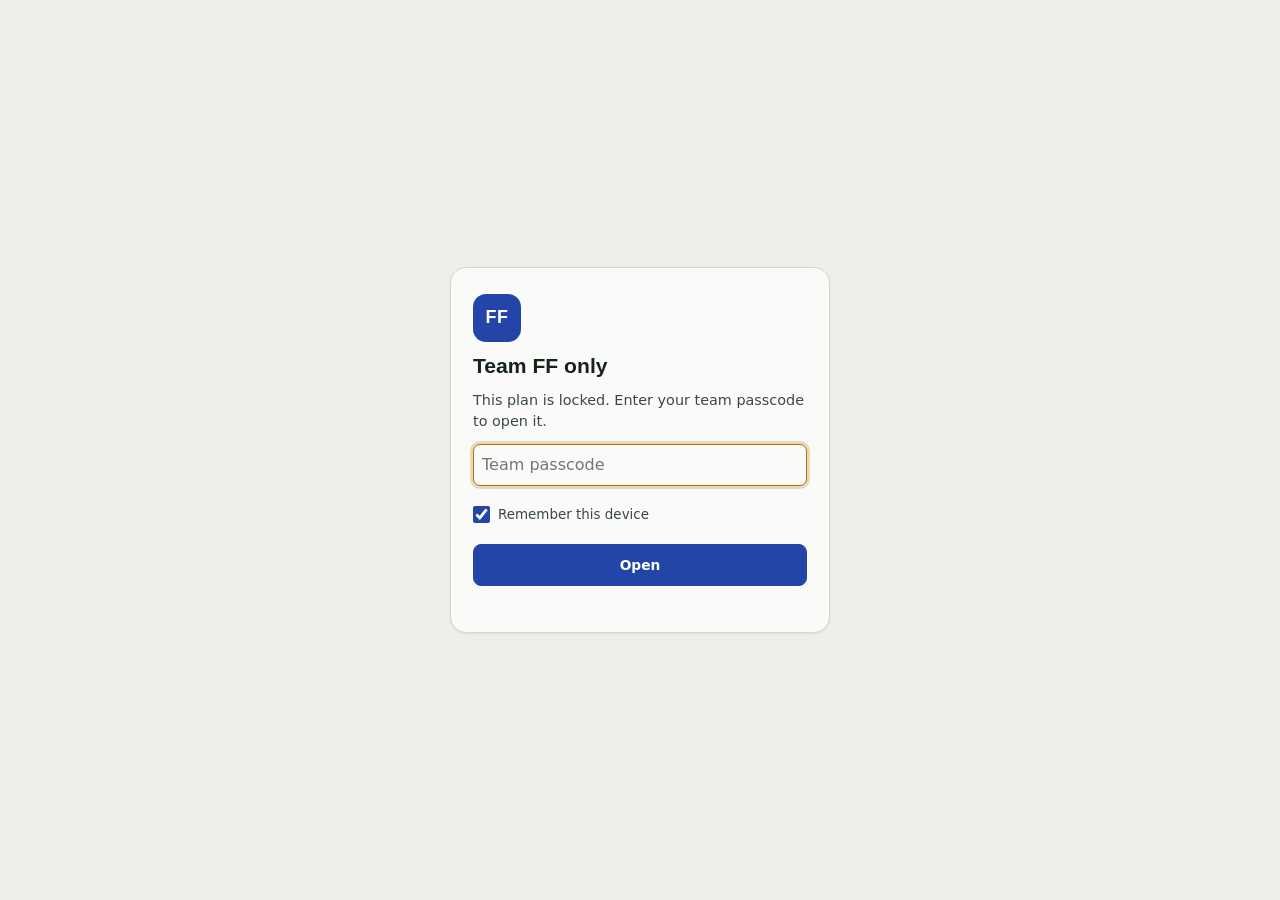
==== commit 25b1f24c: "minor fix" ====
--- a/calc/index.html
+++ b/calc/index.html
@@ -1,12 +1,16 @@
-<!doctype html><html lang="en"><head><meta charset="utf-8"><meta name=viewport content="width=device-width,initial-scale=1,viewport-fit=cover"><style>:root{color-scheme:light;box-sizing:border-box;padding-top:env(safe-area-inset-top,0px);padding-bottom:env(safe-area-inset-bottom,0px)}html{scroll-padding-top:env(safe-area-inset-top,0px)}body{margin:0;padding:0;font:14px -apple-system,BlinkMacSystemFont,sans-serif;background:#fff;color:#000}img{max-width:100%}[hidden]:not([hidden=until-found i]){display:none!important}</style>
-<title>FF MonsoonSIM Calculator</title>
+<!doctype html><html lang="en"><head><meta charset="utf-8"><meta name=viewport content="width=device-width,initial-scale=1,viewport-fit=cover"><style>:root{color-scheme:light;box-sizing:border-box;padding-top:env(safe-area-inset-top,0px);padding-bottom:env(safe-area-inset-bottom,0px)}html{scroll-padding-top:env(safe-area-inset-top,0px)}body{margin:0;padding:0;font:14px -apple-system,BlinkMacSystemFont,sans-serif;background:#fff;color:#000}img{max-width:100%}</style>
+<title>FF MonsoonSIM Calculator: daily stock, marketing and B2B</title>
 <meta name="description" content="Team FF's MonsoonSIM planner: daily stock, marketing, B2B bids and cash, filled live from your game.">
 <link rel="canonical" href="https://profeinty.github.io/My-Reason-For-Late-Replies-__-/calc/">
 <link rel="icon" href="data:image/svg+xml,%3Csvg xmlns=%27http://www.w3.org/2000/svg%27 viewBox=%270 0 32 32%27%3E%3Crect width=%2732%27 height=%2732%27 rx=%276%27 fill=%27%232445A8%27/%3E%3Ctext x=%2716%27 y=%2722%27 font-family=%27Arial%27 font-weight=%27700%27 font-size=%2715%27 fill=%27white%27 text-anchor=%27middle%27%3EFF%3C/text%3E%3C/svg%3E">
 <meta property="og:type" content="website">
-<meta property="og:title" content="FF MonsoonSIM Calculator">
+<meta property="og:title" content="FF MonsoonSIM Calculator: daily stock, marketing and B2B">
 <meta property="og:description" content="Team FF's MonsoonSIM planner: daily stock, marketing, B2B bids and cash, filled live from your game.">
 <meta property="og:url" content="https://profeinty.github.io/My-Reason-For-Late-Replies-__-/calc/">
+<meta property="og:image" content="https://profeinty.github.io/My-Reason-For-Late-Replies-__-/og.png">
+<meta name="referrer" content="strict-origin-when-cross-origin">
+<meta http-equiv="Content-Security-Policy" content="default-src 'self'; script-src 'self' 'unsafe-inline'; style-src 'self' 'unsafe-inline' https://fonts.googleapis.com; font-src https://fonts.gstatic.com; img-src 'self' data:; connect-src 'self'; worker-src blob:; object-src 'none'; base-uri 'self'; form-action 'self'">
+<script type="application/ld+json">{"@context":"https://schema.org","@type":"WebApplication","name":"FF MonsoonSIM Calculator","url":"https://profeinty.github.io/My-Reason-For-Late-Replies-__-/calc/","applicationCategory":"GameApplication","operatingSystem":"Any","description":"Team FF's MonsoonSIM planner: daily stock, marketing, B2B bids and cash, filled live from your game."}</script>
 <link rel="preconnect" href="https://fonts.googleapis.com">
 <link rel="preconnect" href="https://fonts.gstatic.com" crossorigin>
 <link rel="stylesheet" href="https://fonts.googleapis.com/css2?family=Archivo:wdth,wght@62..125,400..800&family=IBM+Plex+Sans:wght@400;500;600&display=swap">
@@ -497,10 +501,10 @@
   </details>
 
   <section class="heads" id="heads" hidden aria-live="polite" aria-label="Cost warnings"></section>
-  <div class="main">
-    <section class="plan" id="plan" aria-label="Today's plan"></section>
-    <aside class="inputs" id="inputs" aria-label="Inputs"></aside>
-  </div>
+  <main class="main">
+    <section class="plan" id="plan" aria-label="Today's plan"><p class="hint">Loading the plan…</p></section>
+    <aside class="inputs" id="inputs" aria-label="Inputs"><p class="hint">Loading the inputs…</p></aside>
+  </main>
   <footer class="credit"><span class="credit-mark" aria-hidden="true">FF</span><span>© 2026 <b>FF Femboy Furries</b>. All rights reserved.</span></footer>
 </div>
 <div class="lockscreen" id="lockScreen" role="dialog" aria-modal="true" aria-labelledby="lockTitle">
@@ -513,7 +517,7 @@
         <label for="lockPass" class="sr">Team passcode</label>
         <input type="password" id="lockPass" autocomplete="current-password" spellcheck="false" autocapitalize="off" autocorrect="off" placeholder="Team passcode">
         <label class="chk" id="lockRememberRow"><input type="checkbox" id="lockRemember" checked><span>Remember me on this device</span></label>
-        <button type="submit" class="primary" id="lockGo">Unlock</button>
+        <button type="submit" class="primary" id="lockGo">Open</button>
       </div>
       <p class="lock-err" id="lockErr" role="alert"></p>
     </form>
@@ -542,7 +546,7 @@
   document.getElementById("ff-reader-box")?.remove();
   const V = 4, GAP = 900, CLICK = 1500;   // the game blocks fast clicks: page reads at least GAP ms apart, clicks in Configuration CLICK ms
   const MODE = "__FF_MODE__", TAG = /^__/.test(MODE) ? "" : MODE;   // the calculator mode this reader was copied for (Mode 12i or Mode 14)
-  const log = m => console.log("%c[FF] " + m, "color:#2445A8;font-weight:bold");
+  const log = m => console.info("%c[FF] " + m, "color:#2445A8;font-weight:bold");
   const toNum = s => s == null ? null : +String(s).replace(/[^\d.]/g, "");
   const dom = h => new DOMParser().parseFromString(h, "text/html");
   const text = h => dom(h).body.textContent.replace(/\s+/g, " ");
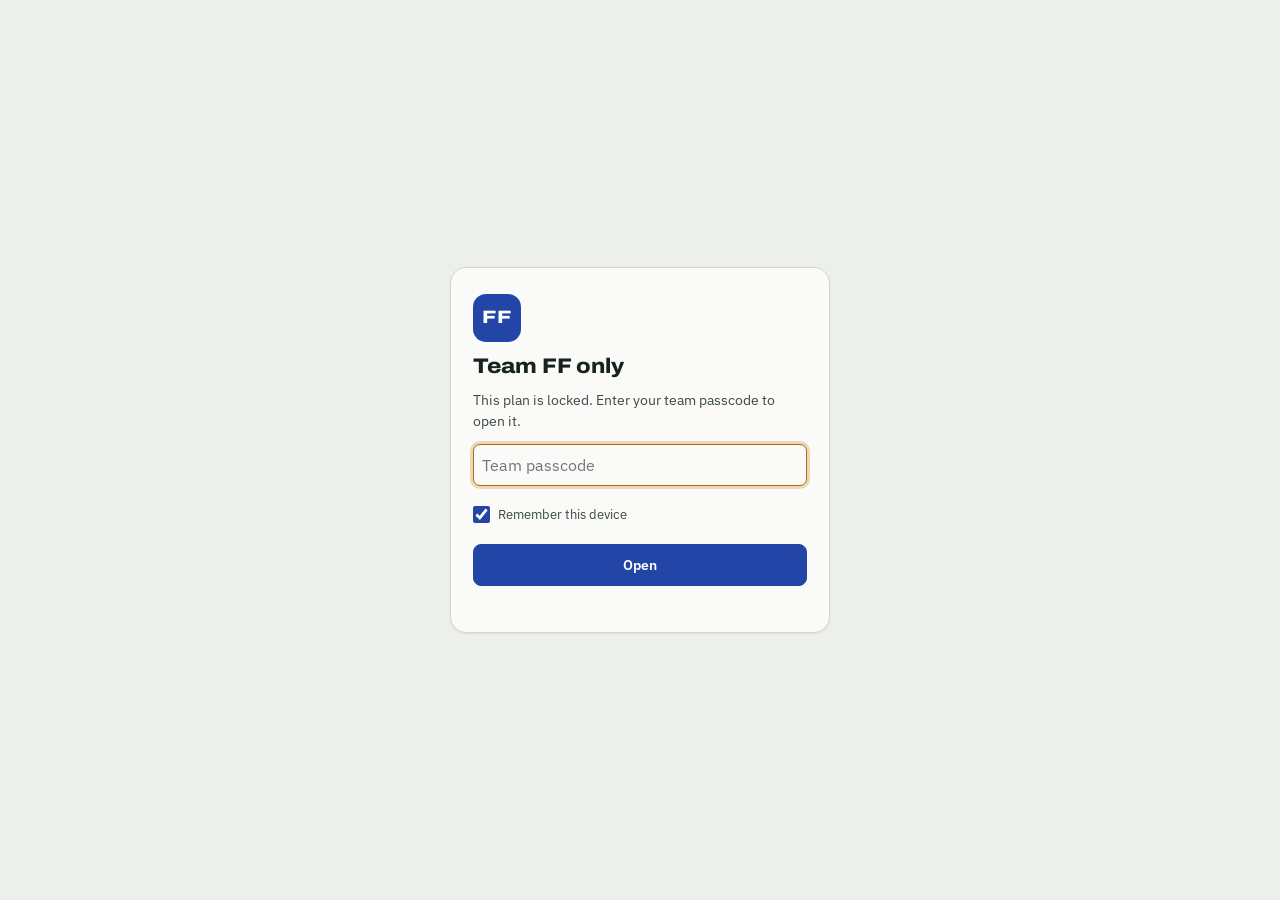
==== commit f5ae44fd: "minor fix" ====
--- a/calc/index.html
+++ b/calc/index.html
@@ -1,19 +1,17 @@
 <!doctype html><html lang="en"><head><meta charset="utf-8"><meta name=viewport content="width=device-width,initial-scale=1,viewport-fit=cover"><style>:root{color-scheme:light;box-sizing:border-box;padding-top:env(safe-area-inset-top,0px);padding-bottom:env(safe-area-inset-bottom,0px)}html{scroll-padding-top:env(safe-area-inset-top,0px)}body{margin:0;padding:0;font:14px -apple-system,BlinkMacSystemFont,sans-serif;background:#fff;color:#000}img{max-width:100%}</style>
 <title>FF MonsoonSIM Calculator: daily stock, marketing and B2B</title>
-<meta name="description" content="Team FF's MonsoonSIM planner: daily stock, marketing, B2B bids and cash, filled live from your game.">
+<meta name="description" content="MonsoonSIM planner for Team FF: daily stock, marketing, B2B bids and cash, filled live from your game.">
 <link rel="canonical" href="https://profeinty.github.io/My-Reason-For-Late-Replies-__-/calc/">
 <link rel="icon" href="data:image/svg+xml,%3Csvg xmlns=%27http://www.w3.org/2000/svg%27 viewBox=%270 0 32 32%27%3E%3Crect width=%2732%27 height=%2732%27 rx=%276%27 fill=%27%232445A8%27/%3E%3Ctext x=%2716%27 y=%2722%27 font-family=%27Arial%27 font-weight=%27700%27 font-size=%2715%27 fill=%27white%27 text-anchor=%27middle%27%3EFF%3C/text%3E%3C/svg%3E">
 <meta property="og:type" content="website">
 <meta property="og:title" content="FF MonsoonSIM Calculator: daily stock, marketing and B2B">
-<meta property="og:description" content="Team FF's MonsoonSIM planner: daily stock, marketing, B2B bids and cash, filled live from your game.">
+<meta property="og:description" content="MonsoonSIM planner for Team FF: daily stock, marketing, B2B bids and cash, filled live from your game.">
 <meta property="og:url" content="https://profeinty.github.io/My-Reason-For-Late-Replies-__-/calc/">
 <meta property="og:image" content="https://profeinty.github.io/My-Reason-For-Late-Replies-__-/og.png">
 <meta name="referrer" content="strict-origin-when-cross-origin">
-<meta http-equiv="Content-Security-Policy" content="default-src 'self'; script-src 'self' 'unsafe-inline'; style-src 'self' 'unsafe-inline' https://fonts.googleapis.com; font-src https://fonts.gstatic.com; img-src 'self' data:; connect-src 'self'; worker-src blob:; object-src 'none'; base-uri 'self'; form-action 'self'">
-<script type="application/ld+json">{"@context":"https://schema.org","@type":"WebApplication","name":"FF MonsoonSIM Calculator","url":"https://profeinty.github.io/My-Reason-For-Late-Replies-__-/calc/","applicationCategory":"GameApplication","operatingSystem":"Any","description":"Team FF's MonsoonSIM planner: daily stock, marketing, B2B bids and cash, filled live from your game."}</script>
-<link rel="preconnect" href="https://fonts.googleapis.com">
-<link rel="preconnect" href="https://fonts.gstatic.com" crossorigin>
-<link rel="stylesheet" href="https://fonts.googleapis.com/css2?family=Archivo:wdth,wght@62..125,400..800&family=IBM+Plex+Sans:wght@400;500;600&display=swap">
+<meta http-equiv="Content-Security-Policy" content="default-src 'self'; script-src 'self' 'unsafe-inline'; style-src 'self' 'unsafe-inline'; font-src 'self'; img-src 'self' data:; connect-src 'self'; worker-src blob:; object-src 'none'; base-uri 'self'; form-action 'self'">
+<script type="application/ld+json">{"@context":"https://schema.org","@type":"WebApplication","name":"FF MonsoonSIM Calculator","url":"https://profeinty.github.io/My-Reason-For-Late-Replies-__-/calc/","applicationCategory":"GameApplication","operatingSystem":"Any","description":"MonsoonSIM planner for Team FF: daily stock, marketing, B2B bids and cash, filled live from your game."}</script>
+<link rel="stylesheet" href="../fonts/fonts.css">
 <!-- FF calculator v42 (web) -->
 <style>
 /* Layout: brand bar + game-data strip on top. Wide screens: inputs as a sticky tabbed sidebar (left),
@@ -57,6 +55,7 @@
 b{font-weight:600}
 .eyebrow{font:600 .78rem/1.3 var(--f-body);letter-spacing:0;color:var(--muted)}
 .hint{font-size:.8rem;color:var(--muted)}
+output{display:block}   /* message lines: the tag screen readers announce when their text changes */
 .row{display:flex;flex-wrap:wrap;gap:8px;align-items:center}
 .sr{position:absolute;width:1px;height:1px;margin:-1px;padding:0;overflow:hidden;clip:rect(0 0 0 0);clip-path:inset(50%);white-space:nowrap;border:0}
 kbd{font:600 .74rem/1 var(--f-num);background:var(--panel);border:1px solid var(--line-2);border-bottom-width:2px;border-radius:5px;padding:2px 5px;white-space:nowrap}
@@ -101,16 +100,16 @@
 .seg.mode button[aria-pressed="true"]{background:var(--accent);color:var(--accent-ink);box-shadow:none}
 .status{display:inline-flex;align-items:center;gap:8px;font-size:.82rem;color:var(--muted);min-width:0}
 .status b{color:var(--ink)}
-.dot{flex:none;width:9px;height:9px;border-radius:50%;background:var(--c0)}
-.dot.ok{background:var(--good);box-shadow:0 0 0 3px var(--good-bg)}
-.dot.live{animation:beat 2s ease-in-out infinite}
+.status::before{content:"";flex:none;width:9px;height:9px;border-radius:50%;background:var(--c0)}
+.status.ok::before{background:var(--good);box-shadow:0 0 0 3px var(--good-bg)}
+.status.live::before{animation:beat 2s ease-in-out infinite}
 @keyframes beat{50%{box-shadow:0 0 0 6px var(--good-bg)}}
 .status.flash{animation:flash 1.4s ease-out}
 @keyframes flash{from{background:var(--good-bg)}}
 .team{display:inline-flex;flex-wrap:wrap;align-items:center;gap:6px 8px;font-size:.82rem;color:var(--muted);min-width:0}
 .team b{color:var(--ink)}
-.sdot{flex:none;width:9px;height:9px;border-radius:50%;background:var(--c0)}
-.sdot.live{background:var(--focus);box-shadow:0 0 0 3px color-mix(in srgb,var(--focus) 22%,transparent)}
+.team::before{content:"";flex:none;width:9px;height:9px;border-radius:50%;background:var(--c0)}
+.team.live::before{background:var(--focus);box-shadow:0 0 0 3px color-mix(in srgb,var(--focus) 22%,transparent)}
 .menu{position:static}
 .menu>summary{list-style:none;display:inline-flex;align-items:center;gap:8px;user-select:none}
 .menu>summary::-webkit-details-marker{display:none}
@@ -252,7 +251,7 @@
 .track .ph:last-child{border-radius:2px 5px 5px 2px}
 .track .ph i{position:absolute;left:0;top:0;bottom:0;background:var(--rail-done)}
 .track .win{position:absolute;top:-4px;bottom:-4px;border:1.5px solid var(--accent);border-radius:5px;background:color-mix(in srgb,var(--accent) 16%,transparent);pointer-events:none}
-.track .now{position:absolute;top:-10px;bottom:-5px;width:2px;margin-left:-1px;background:var(--accent);border-radius:1px}
+.track::after{content:"";left:var(--now);position:absolute;top:-10px;bottom:-5px;width:2px;margin-left:-1px;background:var(--accent);border-radius:1px}
 .phases{display:flex;flex-wrap:wrap;gap:2px 14px;font-size:.74rem;color:var(--muted);margin-top:6px}
 .phases i{font:normal 500 .72rem/1 var(--f-num)}
 .phases .cur{color:var(--ink);font-weight:600}
@@ -453,8 +452,8 @@
     </div>
     <div class="src">
       <div class="seg sm mode" id="modeSeg" role="group" aria-label="Calculator mode"><button type="button" data-mode="14" aria-pressed="true">Mode 14</button></div>
-      <span class="status"><span class="dot" id="srcDot"></span><span id="srcText">Not filled yet: using preset numbers.</span></span>
-      <span class="team" id="team" role="status" hidden></span>
+      <span class="status" id="srcState"><span id="srcText">Not filled yet: using preset numbers.</span></span>
+      <output class="team" id="team" hidden></output>
       <button type="button" class="primary" id="openImport">Paste game data</button>
       <details class="menu" id="presetMenu">
         <summary class="btn">Start from</summary>
@@ -476,7 +475,7 @@
         <p class="eyebrow">Live</p>
         <p><button type="button" class="small primary" id="goLive">Go live</button> opens your game in a new tab linked to this page<span class="for-desk"> and copies the reader. In that tab press <kbd>F12</kbd>, pick <b>Console</b>, paste, press <kbd>Enter</kbd>.</span><span class="for-touch">. This device has no Console, so in that tab you run the <b class="bmName">FF live</b> bookmark instead (below).</span> Each new day then shows here within a second or two, while the game tab stays open.</p>
         <div class="row"><label for="gameUrl" class="hint">Game address</label><input type="text" id="gameUrl" placeholder="Copy it from your game tab's address bar" spellcheck="false" autocomplete="off" autocapitalize="off" autocorrect="off" inputmode="url"></div>
-        <p class="hint" id="liveMsg" role="status"></p>
+        <output class="hint" id="liveMsg"></output>
         <p class="hint for-desk">No Console? Drag <a class="bm" id="bm" href="#" title="Drag me to your bookmarks bar">FF live</a> to your bookmarks bar, then click it on your game tab. On a tablet or phone? <a href="#" data-dev="touch">Show the tablet steps</a>.</p>
         <ul class="tab-help for-touch">
           <li><b>Make the bookmark once:</b> <button type="button" class="small" id="copyBm">Copy FF live bookmark</button> Bookmark any page, edit that bookmark, name it <b class="bmName">FF live</b> and paste over its address.</li>
@@ -495,7 +494,7 @@
       <div class="paste">
         <label for="gameData" class="eyebrow">Game data</label>
         <textarea id="gameData" placeholder="Paste the game data here" spellcheck="false"></textarea>
-        <div class="row"><button type="button" id="fillBtn">Fill calculator</button><span class="hint" id="fillMsg" role="status"></span></div>
+        <div class="row"><button type="button" id="fillBtn">Fill calculator</button><output class="hint" id="fillMsg"></output></div>
       </div>
     </div>
   </details>
@@ -519,7 +518,7 @@
         <label class="chk" id="lockRememberRow"><input type="checkbox" id="lockRemember" checked><span>Remember me on this device</span></label>
         <button type="submit" class="primary" id="lockGo">Open</button>
       </div>
-      <p class="lock-err" id="lockErr" role="alert"></p>
+      <output class="lock-err" id="lockErr" role="alert"></output>
     </form>
     <div id="lockForgot" hidden>
       <button type="button" class="linkbtn" id="lockForgotBtn">Forgot the passcode?</button>
@@ -529,14 +528,13 @@
         <div class="fld"><label for="lockStart-p2">Type it again</label><input type="password" id="lockStart-p2" autocomplete="new-password" spellcheck="false" autocapitalize="off" autocorrect="off"></div>
         <label class="chk"><input type="checkbox" id="lockStart-rem" checked><span>Remember this device</span></label>
         <div class="row"><button type="submit" class="primary">Start over</button><button type="button" class="small" id="lockStartCancel">Cancel</button></div>
-        <p class="hint" id="lockStart-msg" role="status"></p>
+        <output class="hint" id="lockStart-msg"></output>
       </form>
     </div>
   </div>
 </div>
-<div class="toast" id="toast" role="status" aria-live="polite"></div>
-<div class="tip" id="tip" role="tooltip" hidden></div>
-<div class="sr" id="announce" aria-live="polite"></div>
+<output class="toast" id="toast"></output>
+<output class="sr" id="announce"></output>
 
 <script type="text/plain" id="reader">(async () => {
   /* FF game reader v4 (live): read-only. Reads this MonsoonSIM game, then follows it as it runs: a new day reaches the calculator
@@ -924,7 +922,7 @@
     if (shape !== (mini ? "mini" : "box")) {
       shape = mini ? "mini" : "box";
       root.innerHTML = CSS + (mini ? `<button class="pill" data-a="max"></button>` : `<div class="b"><div class="h"><b data-f="title"></b><button class="x" data-a="min" title="Minimise">–</button><button class="x" data-a="stop" title="Stop reading">×</button></div>
-      <p data-f="link"></p><p class="m" data-f="speed"></p><p class="m" data-f="info"></p><p class="w" data-f="stale"></p><p class="m" role="status" data-f="msg"></p>
+      <p data-f="link">…</p><p class="m" data-f="speed">…</p><p class="m" data-f="info">…</p><p class="w" data-f="stale">…</p><p class="m" role="status" data-f="msg">…</p>
       <div class="r"><button class="a p" data-a="copy">Copy data</button><button class="a" data-a="read">Read now</button><button class="a" data-a="setup">Update setup</button></div></div>`);
     }
     const put = (f, html) => { const el = root.querySelector(f); if (el && el.__h !== html) { el.__h = html; el.innerHTML = html; } };
@@ -2566,7 +2564,7 @@
       <div class="fld"><label for="${id}-p2">Type it again</label><input type="password" id="${id}-p2" autocomplete="new-password" spellcheck="false" autocapitalize="off" autocorrect="off"></div>
     </div>
     <label class="chk"><input type="checkbox" id="${id}-rem" checked><span>Remember me on this device</span></label>
-    <div class="row"><button type="submit" class="primary">${button}</button><button type="button" class="small" data-sec-cancel>Cancel</button><span class="hint" id="${id}-msg" role="status"></span></div>
+    <div class="row"><button type="submit" class="primary">${button}</button><button type="button" class="small" data-sec-cancel>Cancel</button><output class="hint" id="${id}-msg"></output></div>
     <p class="hint">${note}</p>
   </form>`;
 const LOCK_SUB = {checking: "Checking access…", signin: "Only Team FF can open this plan.", locked: "This plan is locked. Enter your team passcode to open it."};
@@ -2680,8 +2678,7 @@
 let toastT;
 function toast(msg, undo = false){
   const t = $("toast");
-  t.innerHTML = `<span></span>${undo ? '<button type="button" id="toastUndo">Undo</button>' : ""}`;
-  t.firstChild.textContent = msg;
+  t.innerHTML = `<span>${esc(msg)}</span>${undo ? '<button type="button" id="toastUndo">Undo</button>' : ""}`;
   t.classList.add("show"); clearTimeout(toastT);
   toastT = setTimeout(() => t.classList.remove("show"), undo ? 6000 : 2600);
 }
@@ -2783,16 +2780,16 @@
   const track = segs.map(s => { const len = s.b - s.a + 1, done = clamp(day - s.a, 0, len);
     return `<span class="ph" style="flex-grow:${len}" title="${s.ph}: day ${s.a}–${s.b}"><i style="width:${(done/len*100).toFixed(1)}%"></i></span>`; }).join("");
   const arrive = Math.min(max, day + R.lead), end = Math.min(max, Math.floor(day + R.cover));
-  const win = R.late || end <= day ? "" : `<span class="win" style="left:${x(arrive).toFixed(2)}%;width:${Math.max(0.8, x(end) - x(arrive) + 100/max).toFixed(2)}%;margin-left:${(-50/max).toFixed(2)}%" title="Stock cover: day ${arrive}–${end}"></span>`;
+  const win = R.late || end <= day ? "" : `<i class="win" style="left:${x(arrive).toFixed(2)}%;width:${Math.max(0.8, x(end) - x(arrive) + 100/max).toFixed(2)}%;margin-left:${(-50/max).toFixed(2)}%" title="Stock cover: day ${arrive}–${end}"></i>`;
   const tx = x(day), tcls = tx < 7 ? " l" : tx > 93 ? " r" : "";
-  const hols = R.hol.filter(h => h <= max).map(h => `<span class="hd${h <= day ? " past" : ""}" style="left:${x(h).toFixed(2)}%" title="Holiday: day ${h}"></span>`).join("");
+  const hols = R.hol.filter(h => h <= max).map(h => `<i class="hd${h <= day ? " past" : ""}" style="left:${x(h).toFixed(2)}%" title="Holiday: day ${h}"></i>`).join("");
   const next = R.hol.find(h => h > day && h <= max);
   const facts = [R.late ? `Vendor orders would arrive after day ${max}` : `Vendor orders arrive ~<b>day ${day + R.lead}</b>`,
     R.late ? "" : `stock covers to <b>day ${end}</b> (lead + ${R.st.cover} days)`,
     next ? `next holiday <b>day ${next}</b> (×${n(S.g.spike)} demand)` : ""].filter(Boolean);
   return `<div class="rail"><div role="img" aria-label="Day ${day} of ${max}, ${R.phase} phase${R.hol.length ? `, holidays on day ${R.hol.join(", ")}` : ""}.">
       <div class="lane"><span class="tl${tcls}" style="left:${tx.toFixed(2)}%">Day ${day}</span>${hols}</div>
-      <div class="track">${track}${win}<span class="now" style="left:${tx.toFixed(2)}%"></span></div>
+      <div class="track" style="--now:${tx.toFixed(2)}%">${track}${win}</div>
       <div class="phases">${segs.map(s => `<span${s.ph === R.phase ? ' class="cur"' : ""}>${s.ph} <i>${s.a === s.b ? s.a : `${s.a}–${s.b}`}</i></span>`).join("")}</div>
     </div><p class="facts">${facts.map(f => `<span>${f}</span>`).join("")}</p></div>`;
 }
@@ -3101,7 +3098,7 @@
   renderHeads();
   const game = S.preset === "game";
   const last = Math.max(n(S.liveAt), LV[MODE].at || 0), live = game && last > Date.now() - 120000;   // a live game tab sent data in the last 2 minutes (here or at a teammate's)
-  $("srcDot").className = "dot" + (game ? " ok" : "") + (live ? " live" : "");
+  $("srcState").classList.toggle("ok", game); $("srcState").classList.toggle("live", live);
   const t = S.pastedAt ? new Date(S.pastedAt).toLocaleTimeString([], {hour: "2-digit", minute: "2-digit"}) : "";
   $("srcText").innerHTML = live ? `Live from your game: day <b>${f0(n(S.g.day))}</b>, updated ${clock(last)}.`
     : game ? `Filled from your game (day <b>${f0(n(S.g.day))}</b>${t ? `, ${t}` : ""}). ${n(S.liveAt) ? "The live link is quiet: is the game tab still open?" : "Paste again any time to refresh."}` : `Sample numbers until your game fills them (${S.preset === "juice" ? "juice" : "coffee"}). Cities and days come from the game.`;
@@ -3306,11 +3303,11 @@
 async function renderShare(){
   const el = $("team"); if (!el) return;
   if (!Sync.on) { el.hidden = true; return; }
-  el.hidden = false;
-  if (!Sync.loaded) { el.innerHTML = '<span class="sdot"></span>Connecting to your team…'; return; }
-  if (!Sync.exists) { el.innerHTML = Sync.writable ? '<span class="sdot"></span>Not shared with your team yet <button type="button" class="small" id="shareNow">Share with team</button>' : '<span class="sdot"></span>Waiting for a teammate to share the numbers'; return; }
+  el.hidden = false; el.classList.toggle("live", Sync.loaded && Sync.exists);
+  if (!Sync.loaded) { el.innerHTML = 'Connecting to your team…'; return; }
+  if (!Sync.exists) { el.innerHTML = Sync.writable ? 'Not shared with your team yet <button type="button" class="small" id="shareNow">Share with team</button>' : 'Waiting for a teammate to share the numbers'; return; }
   const t = Sync.at ? new Date(Sync.at).toLocaleTimeString([], {hour: "2-digit", minute: "2-digit"}) : "";
-  el.innerHTML = `<span class="sdot live"></span>Shared with your team${Sync.writable ? "" : " (view only)"}${Sync.by ? ' · updated by <b id="byName"></b>' : ""}${t ? ` at ${t}` : ""}`;
+  el.innerHTML = `Shared with your team${Sync.writable ? "" : " (view only)"}${Sync.by ? ' · updated by <b id="byName"></b>' : ""}${t ? ` at ${t}` : ""}`;
   if (Sync.by) { const nm = await whoName(Sync.by), b = $("byName"); if (b) b.textContent = nm === "You" ? "you" : nm; }
 }
 function shareLost(err){
@@ -3646,7 +3643,7 @@
     if (all[i + 1]) all[i + 1].focus(); else t.blur();
   }
 });
-const tip = $("tip");
+const tip = document.body.appendChild(Object.assign(document.createElement("div"), {className: "tip", hidden: true})); tip.setAttribute("role", "tooltip");
 function showTip(el, x, y){ tip.textContent = el.dataset.tip; tip.hidden = false; tip.style.left = clamp(x, 70, innerWidth - 70) + "px"; tip.style.top = y + "px"; }
 document.addEventListener("pointermove", e => { const el = e.target.closest && e.target.closest("[data-tip]"); if (el) showTip(el, e.clientX, e.clientY); else if (!tip.hidden) tip.hidden = true; });
 // a number field selects its value when you enter it, so typing replaces it. A click or tap puts the caret where it lands
--- a/fonts/fonts.css
+++ b/fonts/fonts.css
@@ -0,0 +1,80 @@
+/* latin-ext */
+@font-face {
+  font-family: 'Archivo';
+  font-style: normal;
+  font-weight: 400 800;
+  font-stretch: 62% 125%;
+  font-display: swap;
+  src: url(Archivo-400-800-latin-ext.woff2) format('woff2');
+  unicode-range: U+0100-02BA, U+02BD-02C5, U+02C7-02CC, U+02CE-02D7, U+02DD-02FF, U+0304, U+0308, U+0329, U+1D00-1DBF, U+1E00-1E9F, U+1EF2-1EFF, U+2020, U+20A0-20AB, U+20AD-20C4, U+2113, U+2C60-2C7F, U+A720-A7FF;
+}
+/* latin */
+@font-face {
+  font-family: 'Archivo';
+  font-style: normal;
+  font-weight: 400 800;
+  font-stretch: 62% 125%;
+  font-display: swap;
+  src: url(Archivo-400-800-latin.woff2) format('woff2');
+  unicode-range: U+0000-00FF, U+0131, U+0152-0153, U+02BB-02BC, U+02C6, U+02DA, U+02DC, U+0304, U+0308, U+0329, U+2000-206F, U+20AC, U+2122, U+2191, U+2193, U+2212, U+2215, U+FEFF, U+FFFD;
+}
+/* latin-ext */
+@font-face {
+  font-family: 'IBM Plex Sans';
+  font-style: normal;
+  font-weight: 400;
+  font-stretch: 100%;
+  font-display: swap;
+  src: url(IBMPlexSans-400-latin-ext.woff2) format('woff2');
+  unicode-range: U+0100-02BA, U+02BD-02C5, U+02C7-02CC, U+02CE-02D7, U+02DD-02FF, U+0304, U+0308, U+0329, U+1D00-1DBF, U+1E00-1E9F, U+1EF2-1EFF, U+2020, U+20A0-20AB, U+20AD-20C4, U+2113, U+2C60-2C7F, U+A720-A7FF;
+}
+/* latin */
+@font-face {
+  font-family: 'IBM Plex Sans';
+  font-style: normal;
+  font-weight: 400;
+  font-stretch: 100%;
+  font-display: swap;
+  src: url(IBMPlexSans-400-latin.woff2) format('woff2');
+  unicode-range: U+0000-00FF, U+0131, U+0152-0153, U+02BB-02BC, U+02C6, U+02DA, U+02DC, U+0304, U+0308, U+0329, U+2000-206F, U+20AC, U+2122, U+2191, U+2193, U+2212, U+2215, U+FEFF, U+FFFD;
+}
+/* latin-ext */
+@font-face {
+  font-family: 'IBM Plex Sans';
+  font-style: normal;
+  font-weight: 500;
+  font-stretch: 100%;
+  font-display: swap;
+  src: url(IBMPlexSans-400-latin-ext.woff2) format('woff2');
+  unicode-range: U+0100-02BA, U+02BD-02C5, U+02C7-02CC, U+02CE-02D7, U+02DD-02FF, U+0304, U+0308, U+0329, U+1D00-1DBF, U+1E00-1E9F, U+1EF2-1EFF, U+2020, U+20A0-20AB, U+20AD-20C4, U+2113, U+2C60-2C7F, U+A720-A7FF;
+}
+/* latin */
+@font-face {
+  font-family: 'IBM Plex Sans';
+  font-style: normal;
+  font-weight: 500;
+  font-stretch: 100%;
+  font-display: swap;
+  src: url(IBMPlexSans-400-latin.woff2) format('woff2');
+  unicode-range: U+0000-00FF, U+0131, U+0152-0153, U+02BB-02BC, U+02C6, U+02DA, U+02DC, U+0304, U+0308, U+0329, U+2000-206F, U+20AC, U+2122, U+2191, U+2193, U+2212, U+2215, U+FEFF, U+FFFD;
+}
+/* latin-ext */
+@font-face {
+  font-family: 'IBM Plex Sans';
+  font-style: normal;
+  font-weight: 600;
+  font-stretch: 100%;
+  font-display: swap;
+  src: url(IBMPlexSans-400-latin-ext.woff2) format('woff2');
+  unicode-range: U+0100-02BA, U+02BD-02C5, U+02C7-02CC, U+02CE-02D7, U+02DD-02FF, U+0304, U+0308, U+0329, U+1D00-1DBF, U+1E00-1E9F, U+1EF2-1EFF, U+2020, U+20A0-20AB, U+20AD-20C4, U+2113, U+2C60-2C7F, U+A720-A7FF;
+}
+/* latin */
+@font-face {
+  font-family: 'IBM Plex Sans';
+  font-style: normal;
+  font-weight: 600;
+  font-stretch: 100%;
+  font-display: swap;
+  src: url(IBMPlexSans-400-latin.woff2) format('woff2');
+  unicode-range: U+0000-00FF, U+0131, U+0152-0153, U+02BB-02BC, U+02C6, U+02DA, U+02DC, U+0304, U+0308, U+0329, U+2000-206F, U+20AC, U+2122, U+2191, U+2193, U+2212, U+2215, U+FEFF, U+FFFD;
+}
